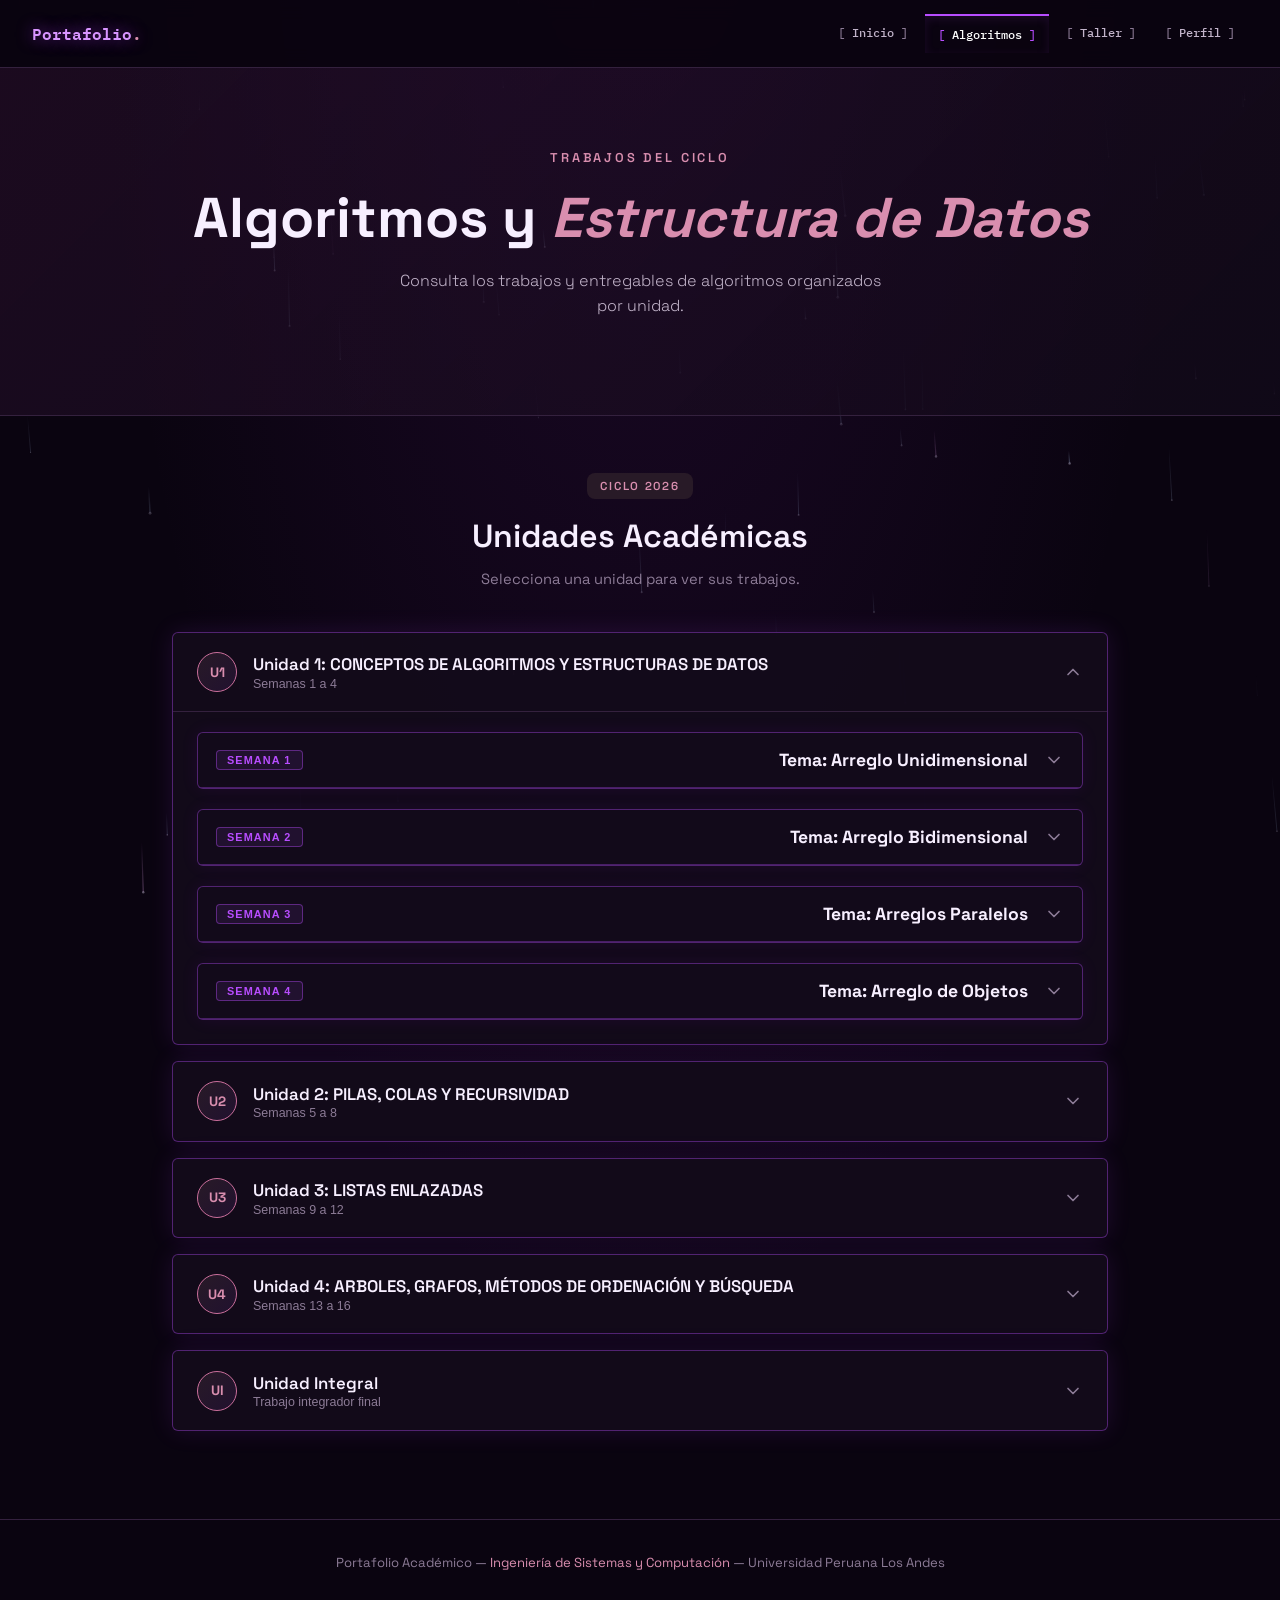
==== algoritmos.html @ 8fb565af "feat: add week 4 section for array of objects exercises" ====
<!DOCTYPE html>
<html lang="es">

<head>
  <meta charset="UTF-8" />
  <meta name="viewport" content="width=device-width, initial-scale=1.0" />
  <meta name="description" content="Trabajos de algoritmos organizados por unidad del ciclo academico." />
  <title>Portafolio | Algoritmos</title>
  <link rel="stylesheet" href="css/style.css?v=20261001" />
  <script src="js/star-rain.js" defer></script>
  <style id="lightbox-zoom-styles">
    /* ============================================================
       LIGHTBOX MEJORADO CON ZOOM REAL, PAN Y CONTROLES VISIBLES
       ============================================================ */
    .lightbox {
      position: fixed;
      inset: 0;
      background: rgba(6, 6, 10, 0.96) !important;
      backdrop-filter: blur(10px);
      -webkit-backdrop-filter: blur(10px);
      display: flex !important;
      flex-direction: column !important;
      opacity: 0;
      visibility: hidden;
      transition: opacity 0.22s ease, visibility 0.22s ease;
      z-index: 99999 !important;
      user-select: none;
    }

    .lightbox.open {
      opacity: 1 !important;
      visibility: visible !important;
    }

    .lightbox__header {
      display: flex;
      align-items: center;
      justify-content: space-between;
      gap: 1rem;
      padding: 0.75rem 1.4rem;
      background: rgba(18, 18, 24, 0.95);
      border-bottom: 1px solid rgba(255, 255, 255, 0.12);
      z-index: 20;
      flex-shrink: 0;
      flex-wrap: wrap;
    }

    .lightbox__title-wrap {
      display: flex;
      align-items: center;
      gap: 0.75rem;
    }

    .lightbox__title {
      color: #ffffff;
      font-family: inherit;
      font-size: 0.95rem;
      font-weight: 600;
      letter-spacing: 0.02em;
    }

    .lightbox__zoom-badge {
      display: inline-flex;
      align-items: center;
      justify-content: center;
      background: rgba(196, 125, 144, 0.25);
      color: #fbd6df;
      border: 1px solid rgba(196, 125, 144, 0.5);
      padding: 0.18rem 0.55rem;
      border-radius: 6px;
      font-size: 0.75rem;
      font-weight: 700;
      font-family: monospace;
      min-width: 48px;
    }

    .lightbox__actions {
      display: flex;
      align-items: center;
      gap: 0.45rem;
      flex-wrap: wrap;
    }

    .lightbox__btn {
      display: inline-flex;
      align-items: center;
      gap: 0.4rem;
      padding: 0.42rem 0.8rem;
      border-radius: 8px;
      background: rgba(255, 255, 255, 0.12);
      border: 1px solid rgba(255, 255, 255, 0.2);
      color: #ffffff !important;
      font-size: 0.78rem;
      font-weight: 600;
      cursor: pointer;
      transition: background 0.15s ease, transform 0.15s ease, border-color 0.15s ease;
      text-decoration: none !important;
      line-height: 1;
      font-family: inherit;
    }

    .lightbox__btn:hover {
      background: rgba(255, 255, 255, 0.26);
      transform: translateY(-1px);
    }

    .lightbox__btn:active {
      transform: translateY(0);
    }

    .lightbox__btn svg {
      width: 15px;
      height: 15px;
      stroke: currentColor;
      stroke-width: 2.2;
      fill: none;
      stroke-linecap: round;
      stroke-linejoin: round;
      flex-shrink: 0;
    }

    .lightbox__btn--primary {
      background: linear-gradient(135deg, #c47d90, #9a4862) !important;
      border-color: #c47d90 !important;
      color: #ffffff !important;
    }

    .lightbox__btn--primary:hover {
      background: linear-gradient(135deg, #d48c9f, #ab526d) !important;
    }

    .lightbox__btn--close {
      background: rgba(220, 53, 69, 0.3) !important;
      border-color: rgba(220, 53, 69, 0.6) !important;
      color: #ffc2c9 !important;
      margin-left: 0.4rem;
    }

    .lightbox__btn--close:hover {
      background: #dc3545 !important;
      border-color: #dc3545 !important;
      color: #ffffff !important;
    }

    .lightbox__stage {
      flex: 1;
      width: 100%;
      height: 100%;
      position: relative;
      overflow: auto !important;
      /* Barras de desplazamiento reales */
      display: flex;
      padding: 1.5rem;
      scrollbar-width: thin;
      scrollbar-color: rgba(196, 125, 144, 0.75) rgba(14, 14, 20, 0.9);
      touch-action: pan-x pan-y;
      -webkit-overflow-scrolling: touch;
    }

    .lightbox__stage::-webkit-scrollbar {
      width: 12px;
      height: 12px;
    }

    .lightbox__stage::-webkit-scrollbar-track {
      background: rgba(14, 14, 20, 0.85);
      border-radius: 8px;
    }

    .lightbox__stage::-webkit-scrollbar-thumb {
      background: rgba(196, 125, 144, 0.65);
      border-radius: 8px;
      border: 3px solid rgba(14, 14, 20, 0.85);
    }

    .lightbox__stage::-webkit-scrollbar-thumb:hover {
      background: rgba(196, 125, 144, 0.95);
    }

    .lightbox__image-wrapper {
      margin: auto;
      display: flex;
      align-items: center;
      justify-content: center;
      flex-shrink: 0;
      cursor: zoom-in;
      transition: width 0.2s cubic-bezier(0.25, 1, 0.5, 1), height 0.2s cubic-bezier(0.25, 1, 0.5, 1);
    }

    .lightbox__image-wrapper.is-zoomed {
      cursor: grab;
    }

    .lightbox__image-wrapper.is-dragging {
      cursor: grabbing;
      transition: none !important;
    }

    .lightbox__image {
      display: block;
      width: 100% !important;
      height: 100% !important;
      max-width: none !important;
      max-height: none !important;
      object-fit: contain;
      border-radius: 8px;
      box-shadow: 0 12px 48px rgba(0, 0, 0, 0.85);
      user-select: none;
      -webkit-user-drag: none;
      pointer-events: auto;
    }

    .lightbox__footer {
      display: flex;
      align-items: center;
      justify-content: center;
      padding: 0.6rem 1rem;
      background: rgba(18, 18, 24, 0.95);
      border-top: 1px solid rgba(255, 255, 255, 0.08);
      z-index: 20;
      flex-shrink: 0;
    }

    .lightbox__hint {
      color: rgba(255, 255, 255, 0.8);
      font-size: 0.78rem;
      letter-spacing: 0.02em;
      text-align: center;
    }

    @media (max-width: 768px) {
      .lightbox__header {
        padding: 0.6rem 0.8rem;
      }

      .lightbox__title {
        font-size: 0.82rem;
        max-width: 140px;
        overflow: hidden;
        text-overflow: ellipsis;
        white-space: nowrap;
      }

      .lightbox__btn span:not(#lightboxZoomLevel) {
        display: none;
      }

      .lightbox__btn {
        padding: 0.45rem 0.55rem;
      }
    }
  </style>
</head>

<body>

  <nav class="navbar" role="navigation" aria-label="Navegacion principal">
    <a href="index.html" class="navbar__brand">Portafolio<span>.</span></a>
    <button class="navbar__toggle" id="navToggle" aria-label="Abrir menu"
      aria-expanded="false"><span></span><span></span><span></span></button>
    <ul class="navbar__links" id="navLinks" role="list">
      <li><a href="index.html">Inicio</a></li>
      <li><a href="algoritmos.html" class="active" aria-current="page">Algoritmos</a></li>
      <li><a href="taller.html">Taller</a></li>
      <li><a href="perfil.html">Perfil</a></li>
    </ul>
  </nav>

  <header class="hero">
    <p class="hero__subtitle">Trabajos del Ciclo</p>
    <h1 class="hero__title">Algoritmos y <em>Estructura de Datos</em></h1>
    <p class="hero__desc">Consulta los trabajos y entregables de algoritmos organizados por unidad.</p>
  </header>

  <main>
    <section class="section" aria-label="Unidades de algoritmos">
      <div class="section__header">
        <span class="section__tag">Ciclo 2026</span>
        <h2 class="section__title">Unidades Académicas</h2>
        <p class="section__subtitle">Selecciona una unidad para ver sus trabajos.</p>
      </div>
      <div class="units-list" id="unitsList">
        <div class="unit open" id="unidad-1">
          <button class="unit__header" aria-expanded="true" aria-controls="body-u1">
            <div class="unit__left"><span class="unit__dot">U1</span>
              <div>
                <p class="unit__title">Unidad 1: CONCEPTOS DE ALGORITMOS Y ESTRUCTURAS DE DATOS</p>
                <p class="unit__meta">Semanas 1 a 4</p>
              </div>
            </div>
            <svg class="unit__chevron" viewBox="0 0 24 24" aria-hidden="true">
              <polyline points="6 9 12 15 18 9" />
            </svg>
          </button>
          <div class="unit__body" id="body-u1">
            <div class="cards-grid">
              <article class="card card--files week-panel" id="u1-semana-1">
                <button class="week-panel__header" type="button" aria-expanded="false" aria-controls="week-1-body">
                  <span class="card__badge">Semana 1</span>
                  <span class="week-panel__title">Tema: Arreglo Unidimensional</span>
                  <svg class="week-panel__chevron" viewBox="0 0 24 24" aria-hidden="true">
                    <polyline points="6 9 12 15 18 9" />
                  </svg>
                </button>
                <div class="week-panel__body" id="week-1-body">
                  <p class="card__desc">Entregas de la semana.</p>
                  <div class="file-list" aria-label="Archivos de la semana 1">
                    <div class="file-item">
                      <div class="file-item__meta">
                        <img class="file-item__thumb" src="img/semana1-1.png" alt="Ejercicio 01" loading="lazy" />
                        <div class="file-item__body"><strong>Ejercicio 01</strong><small>Eliminar un elemento</small></div>
                      </div>
                      <div class="file-item__actions"><a href="img/semana1-1.png" class="file-item__view"
                          data-full="img/semana1-1.png" data-title="Semana 1 · Ejercicio 01">Visualizar</a><a
                          href="img/semana1-1.png" download="semana1-1.png" class="file-item__download">Descargar</a>
                      </div>
                    </div>
                    <div class="file-item">
                      <div class="file-item__meta">
                        <img class="file-item__thumb" src="img/semana1-2.png" alt="Ejercicio 02" loading="lazy" />
                        <div class="file-item__body"><strong>Ejercicio 02</strong><small>Modificar un elemento</small></div>
                      </div>
                      <div class="file-item__actions"><a href="img/semana1-2.png" class="file-item__view"
                          data-full="img/semana1-2.png" data-title="Semana 1 · Ejercicio 02">Visualizar</a><a
                          href="img/semana1-2.png" download="semana1-2.png" class="file-item__download">Descargar</a>
                      </div>
                    </div>
                    <div class="file-item">
                      <div class="file-item__meta">
                        <img class="file-item__thumb" src="img/semana1-3.png" alt="Ejercicio 03" loading="lazy" />
                        <div class="file-item__body"><strong>Ejercicio 03</strong><small>Insertar un elemento</small></div>
                      </div>
                      <div class="file-item__actions"><a href="img/semana1-3.png" class="file-item__view"
                          data-full="img/semana1-3.png" data-title="Semana 1 · Ejercicio 03">Visualizar</a><a
                          href="img/semana1-3.png" download="semana1-3.png" class="file-item__download">Descargar</a>
                      </div>
                    </div>
                    <div class="file-item">
                      <div class="file-item__meta">
                        <img class="file-item__thumb" src="img/semana1-4.png" alt="Ejercicio 04" loading="lazy" />
                        <div class="file-item__body"><strong>Ejercicio 04</strong><small>Sumar los elementos</small></div>
                      </div>
                      <div class="file-item__actions"><a href="img/semana1-4.png" class="file-item__view"
                          data-full="img/semana1-4.png" data-title="Semana 1 · Ejercicio 04">Visualizar</a><a
                          href="img/semana1-4.png" download="semana1-4.png" class="file-item__download">Descargar</a>
                      </div>
                    </div>
                    <div class="file-item">
                      <div class="file-item__meta">
                        <img class="file-item__thumb" src="img/semana1-5.png" alt="Ejercicio 05" loading="lazy" />
                        <div class="file-item__body"><strong>Ejercicio 05</strong><small>Hallar número menor, mayor y promedio</small></div>
                      </div>
                      <div class="file-item__actions"><a href="img/semana1-5.png" class="file-item__view"
                          data-full="img/semana1-5.png" data-title="Semana 1 · Ejercicio 05">Visualizar</a><a
                          href="img/semana1-5.png" download="semana1-5.png" class="file-item__download">Descargar</a>
                      </div>
                    </div>
                    <div class="file-item">
                      <div class="file-item__meta">
                        <img class="file-item__thumb" src="img/semana1-6.png" alt="Ejercicio 06" loading="lazy" />
                        <div class="file-item__body"><strong>Ejercicio 06</strong><small>Suma de impares</small></div>
                      </div>
                      <div class="file-item__actions"><a href="img/semana1-6.png" class="file-item__view"
                          data-full="img/semana1-6.png" data-title="Semana 1 · Ejercicio 06">Visualizar</a><a
                          href="img/semana1-6.png" download="semana1-6.png" class="file-item__download">Descargar</a>
                      </div>
                    </div>
                    <div class="file-item">
                      <div class="file-item__meta">
                        <img class="file-item__thumb" src="img/semana1-7.png" alt="Ejercicio 07" loading="lazy" />
                        <div class="file-item__body"><strong>Ejercicio 07</strong><small>Mover primer elemento</small></div>
                      </div>
                      <div class="file-item__actions"><a href="img/semana1-7.png" class="file-item__view"
                          data-full="img/semana1-7.png" data-title="Semana 1 · Ejercicio 07">Visualizar</a><a
                          href="img/semana1-7.png" download="semana1-7.png" class="file-item__download">Descargar</a>
                      </div>
                    </div>
                    <div class="file-item">
                      <div class="file-item__meta">
                        <img class="file-item__thumb" src="img/semana1-8.png" alt="Ejercicio 08" loading="lazy" />
                        <div class="file-item__body"><strong>Ejercicio 08</strong><small>Mover primer elemento par</small></div>
                      </div>
                      <div class="file-item__actions"><a href="img/semana1-8.png" class="file-item__view"
                          data-full="img/semana1-8.png" data-title="Semana 1 · Ejercicio 08">Visualizar</a><a
                          href="img/semana1-8.png" download="semana1-8.png" class="file-item__download">Descargar</a>
                      </div>
                    </div>
                    <div class="file-item">
                      <div class="file-item__meta">
                        <img class="file-item__thumb" src="img/semana1-9.png" alt="Actividad 02" loading="lazy" />
                        <div class="file-item__body"><strong>Actividad 02</strong><small>Entrega visual</small></div>
                      </div>
                      <div class="file-item__actions"><a href="img/semana1-9.png" class="file-item__view"
                          data-full="img/semana1-9.png" data-title="Semana 1 · Actividad 02">Visualizar</a><a
                          href="img/semana1-9.png" download="semana1-9.png" class="file-item__download">Descargar</a>
                      </div>
                    </div>
                  </div>
                </div>
              </article>

              <article class="card card--files week-panel" id="u1-semana-2">
                <button class="week-panel__header" type="button" aria-expanded="false" aria-controls="week-2-body">
                  <span class="card__badge">Semana 2</span>
                  <span class="week-panel__title">Tema: Arreglo Bidimensional</span>
                  <svg class="week-panel__chevron" viewBox="0 0 24 24" aria-hidden="true">
                    <polyline points="6 9 12 15 18 9" />
                  </svg>
                </button>
                <div class="week-panel__body" id="week-2-body">
                  <p class="card__desc">Entregas de la semana.</p>
                  <div class="file-list" aria-label="Archivos de la semana 2">
                    <div class="file-item">
                      <div class="file-item__meta">
                        <img class="file-item__thumb" src="img/semana2-1.png" alt="Ejercicio 01" loading="lazy" />
                        <div class="file-item__body"><strong>Ejercicio 01</strong><small>Eliminar elemento</small></div>
                      </div>
                      <div class="file-item__actions"><a href="img/semana2-1.png" class="file-item__view"
                          data-full="img/semana2-1.png" data-title="Semana 2 · Ejercicio 01">Visualizar</a><a
                          href="img/semana2-1.png" download="semana2-1.png" class="file-item__download">Descargar</a>
                      </div>
                    </div>
                    <div class="file-item">
                      <div class="file-item__meta">
                        <img class="file-item__thumb" src="img/semana2-2.png" alt="Recorrido por filas" loading="lazy" />
                        <div class="file-item__body"><strong>Ejercicio 02</strong><small>Modificar elemento</small></div>
                      </div>
                      <div class="file-item__actions"><a href="img/semana2-2.png" class="file-item__view"
                          data-full="img/semana2-2.png" data-title="Semana 2 · Ejercicio 02">Visualizar</a><a
                          href="img/semana2-2.png" download="semana2-2.png" class="file-item__download">Descargar</a>
                      </div>
                    </div>
                    <div class="file-item">
                      <div class="file-item__meta">
                        <img class="file-item__thumb" src="img/semana2-3.png" alt="Columnas y diagonales" loading="lazy" />
                        <div class="file-item__body"><strong>Ejercicio 03</strong><small>Sumar elementos de la matriz</small></div>
                      </div>
                      <div class="file-item__actions"><a href="img/semana2-3.png" class="file-item__view"
                          data-full="img/semana2-3.png" data-title="Semana 2 · Ejercicio 03">Visualizar</a><a
                          href="img/semana2-3.png" download="semana2-3.png" class="file-item__download">Descargar</a>
                      </div>
                    </div>
                    <div class="file-item">
                      <div class="file-item__meta">
                        <img class="file-item__thumb" src="img/semana2-4.png" alt="Conteo y clasificación" loading="lazy" />
                        <div class="file-item__body"><strong>Ejercicio 04</strong><small>Número menor, mayor de la matriz</small></div>
                      </div>
                      <div class="file-item__actions"><a href="img/semana2-4.png" class="file-item__view"
                          data-full="img/semana2-4.png" data-title="Semana 2 · Ejercicio 04">Visualizar</a><a
                          href="img/semana2-4.png" download="semana2-4.png" class="file-item__download">Descargar</a>
                      </div>
                    </div>
                    <div class="file-item">
                      <div class="file-item__meta">
                        <img class="file-item__thumb" src="img/semana2-5.png" alt="Visualizar la suma" loading="lazy" />
                        <div class="file-item__body"><strong>Ejercicio 05</strong><small>Visualizar la suma, letra L</small></div>
                      </div>
                      <div class="file-item__actions"><a href="img/semana2-5.png" class="file-item__view"
                          data-full="img/semana2-5.png" data-title="Semana 2 · Ejercicio 05">Visualizar</a><a
                          href="img/semana2-5.png" download="semana2-5.png" class="file-item__download">Descargar</a>
                      </div>
                    </div>
                    <div class="file-item">
                      <div class="file-item__meta">
                        <img class="file-item__thumb" src="img/semana2-6.png" alt="Patrón de distribución" loading="lazy" />
                        <div class="file-item__body"><strong>Ejercicio 06</strong><small>Visualizar la suma, letra J</small></div>
                      </div>
                      <div class="file-item__actions"><a href="img/semana2-6.png" class="file-item__view"
                          data-full="img/semana2-6.png" data-title="Semana 2 · Ejercicio 06">Visualizar</a><a
                          href="img/semana2-6.png" download="semana2-6.png" class="file-item__download">Descargar</a>
                      </div>
                    </div>
                    <div class="file-item">
                      <div class="file-item__meta">
                        <img class="file-item__thumb" src="img/semana2-7.png" alt="Comparación visual" loading="lazy" />
                        <div class="file-item__body"><strong>Ejercicio 07</strong><small>Visualizar la suma, letra U</small></div>
                      </div>
                      <div class="file-item__actions"><a href="img/semana2-7.png" class="file-item__view"
                          data-full="img/semana2-7.png" data-title="Semana 2 · Ejercicio 07">Visualizar</a><a
                          href="img/semana2-7.png" download="semana2-7.png" class="file-item__download">Descargar</a>
                      </div>
                    </div>
                    <div class="file-item">
                      <div class="file-item__meta">
                        <img class="file-item__thumb" src="img/semana2-8.png" alt="Mapa de información" loading="lazy" />
                        <div class="file-item__body"><strong>Ejercicio 08</strong><small>Menor número de fila</small></div>
                      </div>
                      <div class="file-item__actions"><a href="img/semana2-8.png" class="file-item__view"
                          data-full="img/semana2-8.png" data-title="Semana 2 · Ejercicio 08">Visualizar</a><a
                          href="img/semana2-8.png" download="semana2-8.png" class="file-item__download">Descargar</a>
                      </div>
                    </div>
                    <div class="file-item">
                      <div class="file-item__meta">
                        <img class="file-item__thumb" src="img/semana2-9.png" alt="Reporte de análisis" loading="lazy" />
                        <div class="file-item__body"><strong>Ejercicio 09</strong><small>Contar números pares</small></div>
                      </div>
                      <div class="file-item__actions"><a href="img/semana2-9.png" class="file-item__view"
                          data-full="img/semana2-9.png" data-title="Semana 2 · Ejercicio 09">Visualizar</a><a
                          href="img/semana2-9.png" download="semana2-9.png" class="file-item__download">Descargar</a>
                      </div>
                    </div>
                    <div class="file-item">
                      <div class="file-item__meta">
                        <img class="file-item__thumb" src="img/semana2-10.png" alt="Producto final" loading="lazy" />
                        <div class="file-item__body"><strong>Ejercicio 10</strong><small>Mover contenido de filas</small></div>
                      </div>
                      <div class="file-item__actions"><a href="img/semana2-10.png" class="file-item__view"
                          data-full="img/semana2-10.png" data-title="Semana 2 · Ejercicio 10">Visualizar</a><a
                          href="img/semana2-10.png" download="semana2-10.png" class="file-item__download">Descargar</a>
                      </div>
                    </div>
                  </div>
                </div>
              </article>

              <article class="card card--files week-panel" id="u1-semana-3">
                <button class="week-panel__header" type="button" aria-expanded="false" aria-controls="week-3-body">
                  <span class="card__badge">Semana 3</span>
                  <span class="week-panel__title">Tema: Arreglos Paralelos</span>
                  <svg class="week-panel__chevron" viewBox="0 0 24 24" aria-hidden="true">
                    <polyline points="6 9 12 15 18 9" />
                  </svg>
                </button>
                <div class="week-panel__body" id="week-3-body">
                  <p class="card__desc">Entregas de la semana.</p>
                  <div class="exercise-list" aria-label="Ejercicios de la semana 3">
                    <details class="exercise-group">
                      <summary class="exercise-group__header">
                        <span class="exercise-group__title">Ejercicio 01</span>
                        <span class="exercise-group__count">2 imágenes</span>
                        <svg class="exercise-group__chevron" viewBox="0 0 24 24" aria-hidden="true">
                          <polyline points="6 9 12 15 18 9" />
                        </svg>
                      </summary>
                      <div class="file-list" aria-label="Imágenes del ejercicio 1">
                    <div class="file-item">
                      <div class="file-item__meta">
                        <img class="file-item__thumb" src="img/01-M1.png" alt="Ejercicio 01, imagen M1" loading="lazy" />
                        <div class="file-item__body"><strong>Método 1</strong><small>Registro de alumnos</small></div>
                      </div>
                      <div class="file-item__actions"><a href="img/01-M1.png" class="file-item__view"
                          data-full="img/01-M1.png" data-title="Semana 3 · Ejercicio 01 · M1">Visualizar</a><a
                          href="img/01-M1.png" download="01-M1.png" class="file-item__download">Descargar</a>
                      </div>
                    </div>
                    <div class="file-item">
                      <div class="file-item__meta">
                        <img class="file-item__thumb" src="img/01-M2.png" alt="Ejercicio 01, imagen M2" loading="lazy" />
                        <div class="file-item__body"><strong>Método 2</strong><small>Registro de alumnos</small></div>
                      </div>
                      <div class="file-item__actions"><a href="img/01-M2.png" class="file-item__view"
                          data-full="img/01-M2.png" data-title="Semana 3 · Ejercicio 01 · M2">Visualizar</a><a
                          href="img/01-M2.png" download="01-M2.png" class="file-item__download">Descargar</a>
                      </div>
                    </div>
                      </div>
                    </details>
                    <details class="exercise-group">
                      <summary class="exercise-group__header">
                        <span class="exercise-group__title">Ejercicio 02</span>
                        <span class="exercise-group__count">4 imágenes</span>
                        <svg class="exercise-group__chevron" viewBox="0 0 24 24" aria-hidden="true">
                          <polyline points="6 9 12 15 18 9" />
                        </svg>
                      </summary>
                      <div class="file-list" aria-label="Imágenes del ejercicio 2">
                    <div class="file-item">
                      <div class="file-item__meta">
                        <img class="file-item__thumb" src="img/02-M1.png" alt="Ejercicio 02, imagen M1" loading="lazy" />
                        <div class="file-item__body"><strong>Método 1</strong><small>Gestión de empleados</small></div>
                      </div>
                      <div class="file-item__actions"><a href="img/02-M1.png" class="file-item__view"
                          data-full="img/02-M1.png" data-title="Semana 3 · Ejercicio 02 · M1">Visualizar</a><a
                          href="img/02-M1.png" download="02-M1.png" class="file-item__download">Descargar</a>
                      </div>
                    </div>
                    <div class="file-item">
                      <div class="file-item__meta">
                        <img class="file-item__thumb" src="img/02-M2.png" alt="Ejercicio 02, imagen M2" loading="lazy" />
                        <div class="file-item__body"><strong>Método 2</strong><small>Gestión de empleados</small></div>
                      </div>
                      <div class="file-item__actions"><a href="img/02-M2.png" class="file-item__view"
                          data-full="img/02-M2.png" data-title="Semana 3 · Ejercicio 02 · M2">Visualizar</a><a
                          href="img/02-M2.png" download="02-M2.png" class="file-item__download">Descargar</a>
                      </div>
                    </div>
                    <div class="file-item">
                      <div class="file-item__meta">
                        <img class="file-item__thumb" src="img/02-M3.png" alt="Ejercicio 02, imagen M3" loading="lazy" />
                        <div class="file-item__body"><strong>Método 3</strong><small>Gestión de empleados</small></div>
                      </div>
                      <div class="file-item__actions"><a href="img/02-M3.png" class="file-item__view"
                          data-full="img/02-M3.png" data-title="Semana 3 · Ejercicio 02 · M3">Visualizar</a><a
                          href="img/02-M3.png" download="02-M3.png" class="file-item__download">Descargar</a>
                      </div>
                    </div>
                    <div class="file-item">
                      <div class="file-item__meta">
                        <img class="file-item__thumb" src="img/02-M4.png" alt="Ejercicio 02, imagen M4" loading="lazy" />
                        <div class="file-item__body"><strong>Método 4</strong><small>Gestión de empleados</small></div>
                      </div>
                      <div class="file-item__actions"><a href="img/02-M4.png" class="file-item__view"
                          data-full="img/02-M4.png" data-title="Semana 3 · Ejercicio 02 · M4">Visualizar</a><a
                          href="img/02-M4.png" download="02-M4.png" class="file-item__download">Descargar</a>
                      </div>
                    </div>
                      </div>
                    </details>
                    <details class="exercise-group">
                      <summary class="exercise-group__header">
                        <span class="exercise-group__title">Ejercicio 03</span>
                        <span class="exercise-group__count">4 imágenes</span>
                        <svg class="exercise-group__chevron" viewBox="0 0 24 24" aria-hidden="true">
                          <polyline points="6 9 12 15 18 9" />
                        </svg>
                      </summary>
                      <div class="file-list" aria-label="Imágenes del ejercicio 3">
                    <div class="file-item">
                      <div class="file-item__meta">
                        <img class="file-item__thumb" src="img/03-M1.png" alt="Ejercicio 03, imagen M1" loading="lazy" />
                        <div class="file-item__body"><strong>Método 1</strong><small>Promedio con 3 notas</small></div>
                      </div>
                      <div class="file-item__actions"><a href="img/03-M1.png" class="file-item__view"
                          data-full="img/03-M1.png" data-title="Semana 3 · Ejercicio 03 · M1">Visualizar</a><a
                          href="img/03-M1.png" download="03-M1.png" class="file-item__download">Descargar</a>
                      </div>
                    </div>
                    <div class="file-item">
                      <div class="file-item__meta">
                        <img class="file-item__thumb" src="img/03-M2.png" alt="Ejercicio 03, imagen M2" loading="lazy" />
                        <div class="file-item__body"><strong>Método 2</strong><small>Promedio con 3 notas</small></div>
                      </div>
                      <div class="file-item__actions"><a href="img/03-M2.png" class="file-item__view"
                          data-full="img/03-M2.png" data-title="Semana 3 · Ejercicio 03 · M2">Visualizar</a><a
                          href="img/03-M2.png" download="03-M2.png" class="file-item__download">Descargar</a>
                      </div>
                    </div>
                    <div class="file-item">
                      <div class="file-item__meta">
                        <img class="file-item__thumb" src="img/03-M3.png" alt="Ejercicio 03, imagen M3" loading="lazy" />
                        <div class="file-item__body"><strong>Método 3</strong><small>Promedio con 3 notas</small></div>
                      </div>
                      <div class="file-item__actions"><a href="img/03-M3.png" class="file-item__view"
                          data-full="img/03-M3.png" data-title="Semana 3 · Ejercicio 03 · M3">Visualizar</a><a
                          href="img/03-M3.png" download="03-M3.png" class="file-item__download">Descargar</a>
                      </div>
                    </div>
                    <div class="file-item">
                      <div class="file-item__meta">
                        <img class="file-item__thumb" src="img/03-M4.png" alt="Ejercicio 03, imagen M4" loading="lazy" />
                        <div class="file-item__body"><strong>Método 4</strong><small>Promedio con 3 notas</small></div>
                      </div>
                      <div class="file-item__actions"><a href="img/03-M4.png" class="file-item__view"
                          data-full="img/03-M4.png" data-title="Semana 3 · Ejercicio 03 · M4">Visualizar</a><a
                          href="img/03-M4.png" download="03-M4.png" class="file-item__download">Descargar</a>
                      </div>
                    </div>
                      </div>
                    </details>
                    <details class="exercise-group">
                      <summary class="exercise-group__header">
                        <span class="exercise-group__title">Ejercicio 04</span>
                        <span class="exercise-group__count">6 imágenes</span>
                        <svg class="exercise-group__chevron" viewBox="0 0 24 24" aria-hidden="true">
                          <polyline points="6 9 12 15 18 9" />
                        </svg>
                      </summary>
                      <div class="file-list" aria-label="Imágenes del ejercicio 4">
                    <div class="file-item">
                      <div class="file-item__meta">
                        <img class="file-item__thumb" src="img/04-M1.png" alt="Ejercicio 04, imagen M1" loading="lazy" />
                        <div class="file-item__body"><strong>Método 1</strong><small>Promedio individual</small></div>
                      </div>
                      <div class="file-item__actions"><a href="img/04-M1.png" class="file-item__view"
                          data-full="img/04-M1.png" data-title="Semana 3 · Ejercicio 04 · M1">Visualizar</a><a
                          href="img/04-M1.png" download="04-M1.png" class="file-item__download">Descargar</a>
                      </div>
                    </div>
                    <div class="file-item">
                      <div class="file-item__meta">
                        <img class="file-item__thumb" src="img/04-M2.png" alt="Ejercicio 04, imagen M2" loading="lazy" />
                        <div class="file-item__body"><strong>Método 2</strong><small>Promedio individual</small></div>
                      </div>
                      <div class="file-item__actions"><a href="img/04-M2.png" class="file-item__view"
                          data-full="img/04-M2.png" data-title="Semana 3 · Ejercicio 04 · M2">Visualizar</a><a
                          href="img/04-M2.png" download="04-M2.png" class="file-item__download">Descargar</a>
                      </div>
                    </div>
                    <div class="file-item">
                      <div class="file-item__meta">
                        <img class="file-item__thumb" src="img/04-M3.png" alt="Ejercicio 04, imagen M3" loading="lazy" />
                        <div class="file-item__body"><strong>Método 3</strong><small>Promedio individual</small></div>
                      </div>
                      <div class="file-item__actions"><a href="img/04-M3.png" class="file-item__view"
                          data-full="img/04-M3.png" data-title="Semana 3 · Ejercicio 04 · M3">Visualizar</a><a
                          href="img/04-M3.png" download="04-M3.png" class="file-item__download">Descargar</a>
                      </div>
                    </div>
                    <div class="file-item">
                      <div class="file-item__meta">
                        <img class="file-item__thumb" src="img/04-M4.png" alt="Ejercicio 04, imagen M4" loading="lazy" />
                        <div class="file-item__body"><strong>Método 4</strong><small>Promedio individual</small></div>
                      </div>
                      <div class="file-item__actions"><a href="img/04-M4.png" class="file-item__view"
                          data-full="img/04-M4.png" data-title="Semana 3 · Ejercicio 04 · M4">Visualizar</a><a
                          href="img/04-M4.png" download="04-M4.png" class="file-item__download">Descargar</a>
                      </div>
                    </div>
                    <div class="file-item">
                      <div class="file-item__meta">
                        <img class="file-item__thumb" src="img/04-M5.png" alt="Ejercicio 04, imagen M5" loading="lazy" />
                        <div class="file-item__body"><strong>Método 5</strong><small>Promedio individual</small></div>
                      </div>
                      <div class="file-item__actions"><a href="img/04-M5.png" class="file-item__view"
                          data-full="img/04-M5.png" data-title="Semana 3 · Ejercicio 04 · M5">Visualizar</a><a
                          href="img/04-M5.png" download="04-M5.png" class="file-item__download">Descargar</a>
                      </div>
                    </div>
                    <div class="file-item">
                      <div class="file-item__meta">
                        <img class="file-item__thumb" src="img/04-M6.png" alt="Ejercicio 04, imagen M6" loading="lazy" />
                        <div class="file-item__body"><strong>Método 6</strong><small>Promedio individual</small></div>
                      </div>
                      <div class="file-item__actions"><a href="img/04-M6.png" class="file-item__view"
                          data-full="img/04-M6.png" data-title="Semana 3 · Ejercicio 04 · M6">Visualizar</a><a
                          href="img/04-M6.png" download="04-M6.png" class="file-item__download">Descargar</a>
                      </div>
                    </div>
                      </div>
                    </details>
                    <details class="exercise-group">
                      <summary class="exercise-group__header">
                        <span class="exercise-group__title">Ejercicio 05</span>
                        <span class="exercise-group__count">9 imágenes</span>
                        <svg class="exercise-group__chevron" viewBox="0 0 24 24" aria-hidden="true">
                          <polyline points="6 9 12 15 18 9" />
                        </svg>
                      </summary>
                      <div class="file-list" aria-label="Imágenes del ejercicio 5">
                    <div class="file-item">
                      <div class="file-item__meta">
                        <img class="file-item__thumb" src="img/05-M1.png" alt="Ejercicio 05, imagen M1" loading="lazy" />
                        <div class="file-item__body"><strong>Método 1</strong><small>Orden de alumnos</small></div>
                      </div>
                      <div class="file-item__actions"><a href="img/05-M1.png" class="file-item__view"
                          data-full="img/05-M1.png" data-title="Semana 3 · Ejercicio 05 · M1">Visualizar</a><a
                          href="img/05-M1.png" download="05-M1.png" class="file-item__download">Descargar</a>
                      </div>
                    </div>
                    <div class="file-item">
                      <div class="file-item__meta">
                        <img class="file-item__thumb" src="img/05-M2.png" alt="Ejercicio 05, imagen M2" loading="lazy" />
                        <div class="file-item__body"><strong>Método 2</strong><small>Orden de alumnos</small></div>
                      </div>
                      <div class="file-item__actions"><a href="img/05-M2.png" class="file-item__view"
                          data-full="img/05-M2.png" data-title="Semana 3 · Ejercicio 05 · M2">Visualizar</a><a
                          href="img/05-M2.png" download="05-M2.png" class="file-item__download">Descargar</a>
                      </div>
                    </div>
                    <div class="file-item">
                      <div class="file-item__meta">
                        <img class="file-item__thumb" src="img/05-M3.png" alt="Ejercicio 05, imagen M3" loading="lazy" />
                        <div class="file-item__body"><strong>Método 3</strong><small>Orden de alumnos</small></div>
                      </div>
                      <div class="file-item__actions"><a href="img/05-M3.png" class="file-item__view"
                          data-full="img/05-M3.png" data-title="Semana 3 · Ejercicio 05 · M3">Visualizar</a><a
                          href="img/05-M3.png" download="05-M3.png" class="file-item__download">Descargar</a>
                      </div>
                    </div>
                    <div class="file-item">
                      <div class="file-item__meta">
                        <img class="file-item__thumb" src="img/05-M4.png" alt="Ejercicio 05, imagen M4" loading="lazy" />
                        <div class="file-item__body"><strong>Método 4</strong><small>Orden de alumnos</small></div>
                      </div>
                      <div class="file-item__actions"><a href="img/05-M4.png" class="file-item__view"
                          data-full="img/05-M4.png" data-title="Semana 3 · Ejercicio 05 · M4">Visualizar</a><a
                          href="img/05-M4.png" download="05-M4.png" class="file-item__download">Descargar</a>
                      </div>
                    </div>
                    <div class="file-item">
                      <div class="file-item__meta">
                        <img class="file-item__thumb" src="img/05-M5.png" alt="Ejercicio 05, imagen M5" loading="lazy" />
                        <div class="file-item__body"><strong>Método 5</strong><small>Orden de alumnos</small></div>
                      </div>
                      <div class="file-item__actions"><a href="img/05-M5.png" class="file-item__view"
                          data-full="img/05-M5.png" data-title="Semana 3 · Ejercicio 05 · M5">Visualizar</a><a
                          href="img/05-M5.png" download="05-M5.png" class="file-item__download">Descargar</a>
                      </div>
                    </div>
                    <div class="file-item">
                      <div class="file-item__meta">
                        <img class="file-item__thumb" src="img/05-M6.png" alt="Ejercicio 05, imagen M6" loading="lazy" />
                        <div class="file-item__body"><strong>Método 6</strong><small>Orden de alumnos</small></div>
                      </div>
                      <div class="file-item__actions"><a href="img/05-M6.png" class="file-item__view"
                          data-full="img/05-M6.png" data-title="Semana 3 · Ejercicio 05 · M6">Visualizar</a><a
                          href="img/05-M6.png" download="05-M6.png" class="file-item__download">Descargar</a>
                      </div>
                    </div>
                    <div class="file-item">
                      <div class="file-item__meta">
                        <img class="file-item__thumb" src="img/05-M7.png" alt="Ejercicio 05, imagen M7" loading="lazy" />
                        <div class="file-item__body"><strong>Método 7</strong><small>Orden de alumnos</small></div>
                      </div>
                      <div class="file-item__actions"><a href="img/05-M7.png" class="file-item__view"
                          data-full="img/05-M7.png" data-title="Semana 3 · Ejercicio 05 · M7">Visualizar</a><a
                          href="img/05-M7.png" download="05-M7.png" class="file-item__download">Descargar</a>
                      </div>
                    </div>
                    <div class="file-item">
                      <div class="file-item__meta">
                        <img class="file-item__thumb" src="img/05-M8.png" alt="Ejercicio 05, imagen M8" loading="lazy" />
                        <div class="file-item__body"><strong>Método 8</strong><small>Orden de alumnos</small></div>
                      </div>
                      <div class="file-item__actions"><a href="img/05-M8.png" class="file-item__view"
                          data-full="img/05-M8.png" data-title="Semana 3 · Ejercicio 05 · M8">Visualizar</a><a
                          href="img/05-M8.png" download="05-M8.png" class="file-item__download">Descargar</a>
                      </div>
                    </div>
                    <div class="file-item">
                      <div class="file-item__meta">
                        <img class="file-item__thumb" src="img/05-M9.png" alt="Ejercicio 05, imagen M9" loading="lazy" />
                        <div class="file-item__body"><strong>Método 9</strong><small>Orden de alumnos</small></div>
                      </div>
                      <div class="file-item__actions"><a href="img/05-M9.png" class="file-item__view"
                          data-full="img/05-M9.png" data-title="Semana 3 · Ejercicio 05 · M9">Visualizar</a><a
                          href="img/05-M9.png" download="05-M9.png" class="file-item__download">Descargar</a>
                      </div>
                    </div>
                      </div>
                    </details>
                  </div>
                </div>
              </article>

              <article class="card card--files week-panel" id="u1-semana-4">
                <button class="week-panel__header" type="button" aria-expanded="false" aria-controls="week-4-body">
                  <span class="card__badge">Semana 4</span>
                  <span class="week-panel__title">Tema: Arreglo de Objetos</span>
                  <svg class="week-panel__chevron" viewBox="0 0 24 24" aria-hidden="true">
                    <polyline points="6 9 12 15 18 9" />
                  </svg>
                </button>
                <div class="week-panel__body" id="week-4-body">
                  <p class="card__desc">Entregas de la semana.</p>
                  <div class="exercise-list" aria-label="Ejercicios de la semana 4">
                    <details class="exercise-group">
                      <summary class="exercise-group__header">
                        <span class="exercise-group__title">Ejercicio 01</span>
                        <span class="exercise-group__count">10 imágenes</span>
                        <svg class="exercise-group__chevron" viewBox="0 0 24 24" aria-hidden="true">
                          <polyline points="6 9 12 15 18 9" />
                        </svg>
                      </summary>
                      <div class="file-list" aria-label="Imágenes del ejercicio 1">
                    <div class="file-item">
                      <div class="file-item__meta">
                        <img class="file-item__thumb" src="https://github.com/sacijim/portafolio/releases/download/semana04-algoritmo/01-M1.png" alt="Ejercicio 01, imagen M1" loading="lazy" />
                        <div class="file-item__body"><strong>Método 1</strong><small>mostrarPromediosEstado()</small></div>
                      </div>
                      <div class="file-item__actions"><a href="https://github.com/sacijim/portafolio/releases/download/semana04-algoritmo/01-M1.png" class="file-item__view"
                          data-full="https://github.com/sacijim/portafolio/releases/download/semana04-algoritmo/01-M1.png" data-title="Semana 4 · Ejercicio 01 · M1">Visualizar</a><a
                          href="https://github.com/sacijim/portafolio/releases/download/semana04-algoritmo/01-M1.png" download="01-M1.png" class="file-item__download">Descargar</a>
                      </div>
                    </div>
                    <div class="file-item">
                      <div class="file-item__meta">
                        <img class="file-item__thumb" src="https://github.com/sacijim/portafolio/releases/download/semana04-algoritmo/01-M2.png" alt="Ejercicio 01, imagen M2" loading="lazy" />
                        <div class="file-item__body"><strong>Método 2</strong><small>listarAprobados()</small></div>
                      </div>
                      <div class="file-item__actions"><a href="https://github.com/sacijim/portafolio/releases/download/semana04-algoritmo/01-M2.png" class="file-item__view"
                          data-full="https://github.com/sacijim/portafolio/releases/download/semana04-algoritmo/01-M2.png" data-title="Semana 4 · Ejercicio 01 · M2">Visualizar</a><a
                          href="https://github.com/sacijim/portafolio/releases/download/semana04-algoritmo/01-M2.png" download="01-M2.png" class="file-item__download">Descargar</a>
                      </div>
                    </div>
                    <div class="file-item">
                      <div class="file-item__meta">
                        <img class="file-item__thumb" src="https://github.com/sacijim/portafolio/releases/download/semana04-algoritmo/01-M3.png" alt="Ejercicio 01, imagen M3" loading="lazy" />
                        <div class="file-item__body"><strong>Método 3</strong><small>listarDesaprobados()</small></div>
                      </div>
                      <div class="file-item__actions"><a href="https://github.com/sacijim/portafolio/releases/download/semana04-algoritmo/01-M3.png" class="file-item__view"
                          data-full="https://github.com/sacijim/portafolio/releases/download/semana04-algoritmo/01-M3.png" data-title="Semana 4 · Ejercicio 01 · M3">Visualizar</a><a
                          href="https://github.com/sacijim/portafolio/releases/download/semana04-algoritmo/01-M3.png" download="01-M3.png" class="file-item__download">Descargar</a>
                      </div>
                    </div>
                    <div class="file-item">
                      <div class="file-item__meta">
                        <img class="file-item__thumb" src="https://github.com/sacijim/portafolio/releases/download/semana04-algoritmo/01-M4.png" alt="Ejercicio 01, imagen M4" loading="lazy" />
                        <div class="file-item__body"><strong>Método 4</strong><small>alumnoMejorPromedio()</small></div>
                      </div>
                      <div class="file-item__actions"><a href="https://github.com/sacijim/portafolio/releases/download/semana04-algoritmo/01-M4.png" class="file-item__view"
                          data-full="https://github.com/sacijim/portafolio/releases/download/semana04-algoritmo/01-M4.png" data-title="Semana 4 · Ejercicio 01 · M4">Visualizar</a><a
                          href="https://github.com/sacijim/portafolio/releases/download/semana04-algoritmo/01-M4.png" download="01-M4.png" class="file-item__download">Descargar</a>
                      </div>
                    </div>
                    <div class="file-item">
                      <div class="file-item__meta">
                        <img class="file-item__thumb" src="https://github.com/sacijim/portafolio/releases/download/semana04-algoritmo/01-M5.png" alt="Ejercicio 01, imagen M5" loading="lazy" />
                        <div class="file-item__body"><strong>Método 5</strong><small>alumnoPeorPromedio()</small></div>
                      </div>
                      <div class="file-item__actions"><a href="https://github.com/sacijim/portafolio/releases/download/semana04-algoritmo/01-M5.png" class="file-item__view"
                          data-full="https://github.com/sacijim/portafolio/releases/download/semana04-algoritmo/01-M5.png" data-title="Semana 4 · Ejercicio 01 · M5">Visualizar</a><a
                          href="https://github.com/sacijim/portafolio/releases/download/semana04-algoritmo/01-M5.png" download="01-M5.png" class="file-item__download">Descargar</a>
                      </div>
                    </div>
                    <div class="file-item">
                      <div class="file-item__meta">
                        <img class="file-item__thumb" src="https://github.com/sacijim/portafolio/releases/download/semana04-algoritmo/01-M6.png" alt="Ejercicio 01, imagen M6" loading="lazy" />
                        <div class="file-item__body"><strong>Método 6</strong><small>promedioGeneralAula()</small></div>
                      </div>
                      <div class="file-item__actions"><a href="https://github.com/sacijim/portafolio/releases/download/semana04-algoritmo/01-M6.png" class="file-item__view"
                          data-full="https://github.com/sacijim/portafolio/releases/download/semana04-algoritmo/01-M6.png" data-title="Semana 4 · Ejercicio 01 · M6">Visualizar</a><a
                          href="https://github.com/sacijim/portafolio/releases/download/semana04-algoritmo/01-M6.png" download="01-M6.png" class="file-item__download">Descargar</a>
                      </div>
                    </div>
                    <div class="file-item">
                      <div class="file-item__meta">
                        <img class="file-item__thumb" src="https://github.com/sacijim/portafolio/releases/download/semana04-algoritmo/01-M7.png" alt="Ejercicio 01, imagen M7" loading="lazy" />
                        <div class="file-item__body"><strong>Método 7</strong><small>ordenarAlfabeticamente()</small></div>
                      </div>
                      <div class="file-item__actions"><a href="https://github.com/sacijim/portafolio/releases/download/semana04-algoritmo/01-M7.png" class="file-item__view"
                          data-full="https://github.com/sacijim/portafolio/releases/download/semana04-algoritmo/01-M7.png" data-title="Semana 4 · Ejercicio 01 · M7">Visualizar</a><a
                          href="https://github.com/sacijim/portafolio/releases/download/semana04-algoritmo/01-M7.png" download="01-M7.png" class="file-item__download">Descargar</a>
                      </div>
                    </div>
                    <div class="file-item">
                      <div class="file-item__meta">
                        <img class="file-item__thumb" src="https://github.com/sacijim/portafolio/releases/download/semana04-algoritmo/01-M8.png" alt="Ejercicio 01, imagen M8" loading="lazy" />
                        <div class="file-item__body"><strong>Método 8</strong><small>ordenarPorMerito()</small></div>
                      </div>
                      <div class="file-item__actions"><a href="https://github.com/sacijim/portafolio/releases/download/semana04-algoritmo/01-M8.png" class="file-item__view"
                          data-full="https://github.com/sacijim/portafolio/releases/download/semana04-algoritmo/01-M8.png" data-title="Semana 4 · Ejercicio 01 · M8">Visualizar</a><a
                          href="https://github.com/sacijim/portafolio/releases/download/semana04-algoritmo/01-M8.png" download="01-M8.png" class="file-item__download">Descargar</a>
                      </div>
                    </div>
                    <div class="file-item">
                      <div class="file-item__meta">
                        <img class="file-item__thumb" src="https://github.com/sacijim/portafolio/releases/download/semana04-algoritmo/01-M9.png" alt="Ejercicio 01, imagen M9" loading="lazy" />
                        <div class="file-item__body"><strong>Método 9</strong><small>porcentajeAprobacion()</small></div>
                      </div>
                      <div class="file-item__actions"><a href="https://github.com/sacijim/portafolio/releases/download/semana04-algoritmo/01-M9.png" class="file-item__view"
                          data-full="https://github.com/sacijim/portafolio/releases/download/semana04-algoritmo/01-M9.png" data-title="Semana 4 · Ejercicio 01 · M9">Visualizar</a><a
                          href="https://github.com/sacijim/portafolio/releases/download/semana04-algoritmo/01-M9.png" download="01-M9.png" class="file-item__download">Descargar</a>
                      </div>
                    </div>
                    <div class="file-item">
                      <div class="file-item__meta">
                        <img class="file-item__thumb" src="https://github.com/sacijim/portafolio/releases/download/semana04-algoritmo/01-M10.png" alt="Ejercicio 01, imagen M10" loading="lazy" />
                        <div class="file-item__body"><strong>Método 10</strong><small>buscarPorNombre()</small></div>
                      </div>
                      <div class="file-item__actions"><a href="https://github.com/sacijim/portafolio/releases/download/semana04-algoritmo/01-M10.png" class="file-item__view"
                          data-full="https://github.com/sacijim/portafolio/releases/download/semana04-algoritmo/01-M10.png" data-title="Semana 4 · Ejercicio 01 · M10">Visualizar</a><a
                          href="https://github.com/sacijim/portafolio/releases/download/semana04-algoritmo/01-M10.png" download="01-M10.png" class="file-item__download">Descargar</a>
                      </div>
                    </div>
                      </div>
                    </details>
                    <details class="exercise-group">
                      <summary class="exercise-group__header">
                        <span class="exercise-group__title">Ejercicio 02</span>
                        <span class="exercise-group__count">15 imágenes</span>
                        <svg class="exercise-group__chevron" viewBox="0 0 24 24" aria-hidden="true">
                          <polyline points="6 9 12 15 18 9" />
                        </svg>
                      </summary>
                      <div class="file-list" aria-label="Imágenes del ejercicio 2">
                    <div class="file-item">
                      <div class="file-item__meta">
                        <img class="file-item__thumb" src="https://github.com/sacijim/portafolio/releases/download/semana04-algoritmo/02-M1.png" alt="Ejercicio 02, imagen M1" loading="lazy" />
                        <div class="file-item__body"><strong>Método 1</strong><small>registrar()</small></div>
                      </div>
                      <div class="file-item__actions"><a href="https://github.com/sacijim/portafolio/releases/download/semana04-algoritmo/02-M1.png" class="file-item__view"
                          data-full="https://github.com/sacijim/portafolio/releases/download/semana04-algoritmo/02-M1.png" data-title="Semana 4 · Ejercicio 02 · M1">Visualizar</a><a
                          href="https://github.com/sacijim/portafolio/releases/download/semana04-algoritmo/02-M1.png" download="02-M1.png" class="file-item__download">Descargar</a>
                      </div>
                    </div>
                    <div class="file-item">
                      <div class="file-item__meta">
                        <img class="file-item__thumb" src="https://github.com/sacijim/portafolio/releases/download/semana04-algoritmo/02-M2.png" alt="Ejercicio 02, imagen M2" loading="lazy" />
                        <div class="file-item__body"><strong>Método 2</strong><small>listarTodas()</small></div>
                      </div>
                      <div class="file-item__actions"><a href="https://github.com/sacijim/portafolio/releases/download/semana04-algoritmo/02-M2.png" class="file-item__view"
                          data-full="https://github.com/sacijim/portafolio/releases/download/semana04-algoritmo/02-M2.png" data-title="Semana 4 · Ejercicio 02 · M2">Visualizar</a><a
                          href="https://github.com/sacijim/portafolio/releases/download/semana04-algoritmo/02-M2.png" download="02-M2.png" class="file-item__download">Descargar</a>
                      </div>
                    </div>
                    <div class="file-item">
                      <div class="file-item__meta">
                        <img class="file-item__thumb" src="https://github.com/sacijim/portafolio/releases/download/semana04-algoritmo/02-M3.png" alt="Ejercicio 02, imagen M3" loading="lazy" />
                        <div class="file-item__body"><strong>Método 3</strong><small>buscarPorId()</small></div>
                      </div>
                      <div class="file-item__actions"><a href="https://github.com/sacijim/portafolio/releases/download/semana04-algoritmo/02-M3.png" class="file-item__view"
                          data-full="https://github.com/sacijim/portafolio/releases/download/semana04-algoritmo/02-M3.png" data-title="Semana 4 · Ejercicio 02 · M3">Visualizar</a><a
                          href="https://github.com/sacijim/portafolio/releases/download/semana04-algoritmo/02-M3.png" download="02-M3.png" class="file-item__download">Descargar</a>
                      </div>
                    </div>
                    <div class="file-item">
                      <div class="file-item__meta">
                        <img class="file-item__thumb" src="https://github.com/sacijim/portafolio/releases/download/semana04-algoritmo/02-M4.png" alt="Ejercicio 02, imagen M4" loading="lazy" />
                        <div class="file-item__body"><strong>Método 4</strong><small>modificar()</small></div>
                      </div>
                      <div class="file-item__actions"><a href="https://github.com/sacijim/portafolio/releases/download/semana04-algoritmo/02-M4.png" class="file-item__view"
                          data-full="https://github.com/sacijim/portafolio/releases/download/semana04-algoritmo/02-M4.png" data-title="Semana 4 · Ejercicio 02 · M4">Visualizar</a><a
                          href="https://github.com/sacijim/portafolio/releases/download/semana04-algoritmo/02-M4.png" download="02-M4.png" class="file-item__download">Descargar</a>
                      </div>
                    </div>
                    <div class="file-item">
                      <div class="file-item__meta">
                        <img class="file-item__thumb" src="https://github.com/sacijim/portafolio/releases/download/semana04-algoritmo/02-M5.png" alt="Ejercicio 02, imagen M5" loading="lazy" />
                        <div class="file-item__body"><strong>Método 5</strong><small>eliminar()</small></div>
                      </div>
                      <div class="file-item__actions"><a href="https://github.com/sacijim/portafolio/releases/download/semana04-algoritmo/02-M5.png" class="file-item__view"
                          data-full="https://github.com/sacijim/portafolio/releases/download/semana04-algoritmo/02-M5.png" data-title="Semana 4 · Ejercicio 02 · M5">Visualizar</a><a
                          href="https://github.com/sacijim/portafolio/releases/download/semana04-algoritmo/02-M5.png" download="02-M5.png" class="file-item__download">Descargar</a>
                      </div>
                    </div>
                    <div class="file-item">
                      <div class="file-item__meta">
                        <img class="file-item__thumb" src="https://github.com/sacijim/portafolio/releases/download/semana04-algoritmo/02-M6.png" alt="Ejercicio 02, imagen M6" loading="lazy" />
                        <div class="file-item__body"><strong>Método 6</strong><small>listarPorEstado()</small></div>
                      </div>
                      <div class="file-item__actions"><a href="https://github.com/sacijim/portafolio/releases/download/semana04-algoritmo/02-M6.png" class="file-item__view"
                          data-full="https://github.com/sacijim/portafolio/releases/download/semana04-algoritmo/02-M6.png" data-title="Semana 4 · Ejercicio 02 · M6">Visualizar</a><a
                          href="https://github.com/sacijim/portafolio/releases/download/semana04-algoritmo/02-M6.png" download="02-M6.png" class="file-item__download">Descargar</a>
                      </div>
                    </div>
                    <div class="file-item">
                      <div class="file-item__meta">
                        <img class="file-item__thumb" src="https://github.com/sacijim/portafolio/releases/download/semana04-algoritmo/02-M7.png" alt="Ejercicio 02, imagen M7" loading="lazy" />
                        <div class="file-item__body"><strong>Método 7</strong><small>computadoraMayorRam()</small></div>
                      </div>
                      <div class="file-item__actions"><a href="https://github.com/sacijim/portafolio/releases/download/semana04-algoritmo/02-M7.png" class="file-item__view"
                          data-full="https://github.com/sacijim/portafolio/releases/download/semana04-algoritmo/02-M7.png" data-title="Semana 4 · Ejercicio 02 · M7">Visualizar</a><a
                          href="https://github.com/sacijim/portafolio/releases/download/semana04-algoritmo/02-M7.png" download="02-M7.png" class="file-item__download">Descargar</a>
                      </div>
                    </div>
                    <div class="file-item">
                      <div class="file-item__meta">
                        <img class="file-item__thumb" src="https://github.com/sacijim/portafolio/releases/download/semana04-algoritmo/02-M8.png" alt="Ejercicio 02, imagen M8" loading="lazy" />
                        <div class="file-item__body"><strong>Método 8</strong><small>computadoraMenorAlmacenamiento()</small></div>
                      </div>
                      <div class="file-item__actions"><a href="https://github.com/sacijim/portafolio/releases/download/semana04-algoritmo/02-M8.png" class="file-item__view"
                          data-full="https://github.com/sacijim/portafolio/releases/download/semana04-algoritmo/02-M8.png" data-title="Semana 4 · Ejercicio 02 · M8">Visualizar</a><a
                          href="https://github.com/sacijim/portafolio/releases/download/semana04-algoritmo/02-M8.png" download="02-M8.png" class="file-item__download">Descargar</a>
                      </div>
                    </div>
                    <div class="file-item">
                      <div class="file-item__meta">
                        <img class="file-item__thumb" src="https://github.com/sacijim/portafolio/releases/download/semana04-algoritmo/02-M9.png" alt="Ejercicio 02, imagen M9" loading="lazy" />
                        <div class="file-item__body"><strong>Método 9</strong><small>contarPorEstado()</small></div>
                      </div>
                      <div class="file-item__actions"><a href="https://github.com/sacijim/portafolio/releases/download/semana04-algoritmo/02-M9.png" class="file-item__view"
                          data-full="https://github.com/sacijim/portafolio/releases/download/semana04-algoritmo/02-M9.png" data-title="Semana 4 · Ejercicio 02 · M9">Visualizar</a><a
                          href="https://github.com/sacijim/portafolio/releases/download/semana04-algoritmo/02-M9.png" download="02-M9.png" class="file-item__download">Descargar</a>
                      </div>
                    </div>
                    <div class="file-item">
                      <div class="file-item__meta">
                        <img class="file-item__thumb" src="https://github.com/sacijim/portafolio/releases/download/semana04-algoritmo/02-M10.png" alt="Ejercicio 02, imagen M10" loading="lazy" />
                        <div class="file-item__body"><strong>Método 10</strong><small>reporteCompleto()</small></div>
                      </div>
                      <div class="file-item__actions"><a href="https://github.com/sacijim/portafolio/releases/download/semana04-algoritmo/02-M10.png" class="file-item__view"
                          data-full="https://github.com/sacijim/portafolio/releases/download/semana04-algoritmo/02-M10.png" data-title="Semana 4 · Ejercicio 02 · M10">Visualizar</a><a
                          href="https://github.com/sacijim/portafolio/releases/download/semana04-algoritmo/02-M10.png" download="02-M10.png" class="file-item__download">Descargar</a>
                      </div>
                    </div>
                    <div class="file-item">
                      <div class="file-item__meta">
                        <img class="file-item__thumb" src="https://github.com/sacijim/portafolio/releases/download/semana04-algoritmo/02-M11.png" alt="Ejercicio 02, imagen M11" loading="lazy" />
                        <div class="file-item__body"><strong>Método 11</strong><small>ordenarPorId()</small></div>
                      </div>
                      <div class="file-item__actions"><a href="https://github.com/sacijim/portafolio/releases/download/semana04-algoritmo/02-M11.png" class="file-item__view"
                          data-full="https://github.com/sacijim/portafolio/releases/download/semana04-algoritmo/02-M11.png" data-title="Semana 4 · Ejercicio 02 · M11">Visualizar</a><a
                          href="https://github.com/sacijim/portafolio/releases/download/semana04-algoritmo/02-M11.png" download="02-M11.png" class="file-item__download">Descargar</a>
                      </div>
                    </div>
                    <div class="file-item">
                      <div class="file-item__meta">
                        <img class="file-item__thumb" src="https://github.com/sacijim/portafolio/releases/download/semana04-algoritmo/02-M12.png" alt="Ejercicio 02, imagen M12" loading="lazy" />
                        <div class="file-item__body"><strong>Método 12</strong><small>ordenarPorRam()</small></div>
                      </div>
                      <div class="file-item__actions"><a href="https://github.com/sacijim/portafolio/releases/download/semana04-algoritmo/02-M12.png" class="file-item__view"
                          data-full="https://github.com/sacijim/portafolio/releases/download/semana04-algoritmo/02-M12.png" data-title="Semana 4 · Ejercicio 02 · M12">Visualizar</a><a
                          href="https://github.com/sacijim/portafolio/releases/download/semana04-algoritmo/02-M12.png" download="02-M12.png" class="file-item__download">Descargar</a>
                      </div>
                    </div>
                    <div class="file-item">
                      <div class="file-item__meta">
                        <img class="file-item__thumb" src="https://github.com/sacijim/portafolio/releases/download/semana04-algoritmo/02-M13.png" alt="Ejercicio 02, imagen M13" loading="lazy" />
                        <div class="file-item__body"><strong>Método 13</strong><small>buscarPorMarca()</small></div>
                      </div>
                      <div class="file-item__actions"><a href="https://github.com/sacijim/portafolio/releases/download/semana04-algoritmo/02-M13.png" class="file-item__view"
                          data-full="https://github.com/sacijim/portafolio/releases/download/semana04-algoritmo/02-M13.png" data-title="Semana 4 · Ejercicio 02 · M13">Visualizar</a><a
                          href="https://github.com/sacijim/portafolio/releases/download/semana04-algoritmo/02-M13.png" download="02-M13.png" class="file-item__download">Descargar</a>
                      </div>
                    </div>
                    <div class="file-item">
                      <div class="file-item__meta">
                        <img class="file-item__thumb" src="https://github.com/sacijim/portafolio/releases/download/semana04-algoritmo/02-M14.png" alt="Ejercicio 02, imagen M14" loading="lazy" />
                        <div class="file-item__body"><strong>Método 14</strong><small>promedioRam()</small></div>
                      </div>
                      <div class="file-item__actions"><a href="https://github.com/sacijim/portafolio/releases/download/semana04-algoritmo/02-M14.png" class="file-item__view"
                          data-full="https://github.com/sacijim/portafolio/releases/download/semana04-algoritmo/02-M14.png" data-title="Semana 4 · Ejercicio 02 · M14">Visualizar</a><a
                          href="https://github.com/sacijim/portafolio/releases/download/semana04-algoritmo/02-M14.png" download="02-M14.png" class="file-item__download">Descargar</a>
                      </div>
                    </div>
                    <div class="file-item">
                      <div class="file-item__meta">
                        <img class="file-item__thumb" src="https://github.com/sacijim/portafolio/releases/download/semana04-algoritmo/02-M15.png" alt="Ejercicio 02, imagen M15" loading="lazy" />
                        <div class="file-item__body"><strong>Método 15</strong><small>promedioAlmacenamiento()</small></div>
                      </div>
                      <div class="file-item__actions"><a href="https://github.com/sacijim/portafolio/releases/download/semana04-algoritmo/02-M15.png" class="file-item__view"
                          data-full="https://github.com/sacijim/portafolio/releases/download/semana04-algoritmo/02-M15.png" data-title="Semana 4 · Ejercicio 02 · M15">Visualizar</a><a
                          href="https://github.com/sacijim/portafolio/releases/download/semana04-algoritmo/02-M15.png" download="02-M15.png" class="file-item__download">Descargar</a>
                      </div>
                    </div>
                      </div>
                    </details>
                  </div>
                </div>
              </article>
            </div>
          </div>
        </div>

        <div class="unit" id="unidad-2">
          <button class="unit__header" aria-expanded="false" aria-controls="body-u2">
            <div class="unit__left"><span class="unit__dot">U2</span>
              <div>
                <p class="unit__title">Unidad 2: PILAS, COLAS Y RECURSIVIDAD</p>
                <p class="unit__meta">Semanas 5 a 8</p>
              </div>
            </div>
            <svg class="unit__chevron" viewBox="0 0 24 24" aria-hidden="true">
              <polyline points="6 9 12 15 18 9" />
            </svg>
          </button>
          <div class="unit__body" id="body-u2">
            <div class="unit__empty"><svg viewBox="0 0 24 24" aria-hidden="true">
                <path d="M14 2H6a2 2 0 0 0-2 2v16a2 2 0 0 0 2 2h12a2 2 0 0 0 2-2V8z" />
                <polyline points="14 2 14 8 20 8" />
              </svg>
              <p>Aun no hay trabajos publicados en esta unidad.</p>
            </div>
          </div>
        </div>

        <div class="unit" id="unidad-3">
          <button class="unit__header" aria-expanded="false" aria-controls="body-u3">
            <div class="unit__left"><span class="unit__dot">U3</span>
              <div>
                <p class="unit__title">Unidad 3: LISTAS ENLAZADAS</p>
                <p class="unit__meta">Semanas 9 a 12</p>
              </div>
            </div>
            <svg class="unit__chevron" viewBox="0 0 24 24" aria-hidden="true">
              <polyline points="6 9 12 15 18 9" />
            </svg>
          </button>
          <div class="unit__body" id="body-u3">
            <div class="unit__empty"><svg viewBox="0 0 24 24" aria-hidden="true">
                <path d="M14 2H6a2 2 0 0 0-2 2v16a2 2 0 0 0 2 2h12a2 2 0 0 0 2-2V8z" />
                <polyline points="14 2 14 8 20 8" />
              </svg>
              <p>Aun no hay trabajos publicados en esta unidad.</p>
            </div>
          </div>
        </div>

        <div class="unit" id="unidad-4">
          <button class="unit__header" aria-expanded="false" aria-controls="body-u4">
            <div class="unit__left"><span class="unit__dot">U4</span>
              <div>
                <p class="unit__title">Unidad 4: ARBOLES, GRAFOS, MÉTODOS DE ORDENACIÓN Y BÚSQUEDA</p>
                <p class="unit__meta">Semanas 13 a 16</p>
              </div>
            </div>
            <svg class="unit__chevron" viewBox="0 0 24 24" aria-hidden="true">
              <polyline points="6 9 12 15 18 9" />
            </svg>
          </button>
          <div class="unit__body" id="body-u4">
            <div class="unit__empty"><svg viewBox="0 0 24 24" aria-hidden="true">
                <path d="M14 2H6a2 2 0 0 0-2 2v16a2 2 0 0 0 2 2h12a2 2 0 0 0 2-2V8z" />
                <polyline points="14 2 14 8 20 8" />
              </svg>
              <p>Aun no hay trabajos publicados en esta unidad.</p>
            </div>
          </div>
        </div>

        <div class="unit" id="unidad-integral">
          <button class="unit__header" aria-expanded="false" aria-controls="body-ui">
            <div class="unit__left"><span class="unit__dot">UI</span>
              <div>
                <p class="unit__title">Unidad Integral</p>
                <p class="unit__meta">Trabajo integrador final</p>
              </div>
            </div>
            <svg class="unit__chevron" viewBox="0 0 24 24" aria-hidden="true">
              <polyline points="6 9 12 15 18 9" />
            </svg>
          </button>
          <div class="unit__body" id="body-ui">
            <div class="unit__empty"><svg viewBox="0 0 24 24" aria-hidden="true">
                <path d="M14 2H6a2 2 0 0 0-2 2v16a2 2 0 0 0 2 2h12a2 2 0 0 0 2-2V8z" />
                <polyline points="14 2 14 8 20 8" />
              </svg>
              <p>El trabajo integrador se publicara al final del ciclo.</p>
            </div>
          </div>
        </div>
      </div>
    </section>
  </main>

  <div class="lightbox" id="lightbox" aria-hidden="true" role="dialog" aria-modal="true"
    aria-label="Vista previa de la imagen">
    <div class="lightbox__header">
      <div class="lightbox__title-wrap">
        <span class="lightbox__title" id="lightboxTitle">Vista previa</span>
        <span class="lightbox__zoom-badge" id="lightboxZoomLevel">100%</span>
      </div>
      <div class="lightbox__actions">
        <button class="lightbox__btn" id="lightboxZoomOut" type="button" aria-label="Alejar imagen" title="Alejar (-)">
          <svg viewBox="0 0 24 24" aria-hidden="true">
            <circle cx="11" cy="11" r="8" />
            <line x1="21" y1="21" x2="16.65" y2="16.65" />
            <line x1="8" y1="11" x2="14" y2="11" />
          </svg>
          <span>Alejar</span>
        </button>
        <button class="lightbox__btn" id="lightboxZoomReset" type="button" aria-label="Restablecer tamaño al 100%"
          title="Tamaño normal">
          <span>100%</span>
        </button>
        <button class="lightbox__btn lightbox__btn--primary" id="lightboxZoomIn" type="button"
          aria-label="Agrandar imagen" title="Agrandar (+)">
          <svg viewBox="0 0 24 24" aria-hidden="true">
            <circle cx="11" cy="11" r="8" />
            <line x1="21" y1="21" x2="16.65" y2="16.65" />
            <line x1="11" y1="8" x2="11" y2="14" />
            <line x1="8" y1="11" x2="14" y2="11" />
          </svg>
          <span>Agrandar</span>
        </button>
        <a class="lightbox__btn" id="lightboxOpenTab" href="" target="_blank" rel="noopener"
          aria-label="Abrir imagen completa en pestaña nueva" title="Ver imagen original">
          <svg viewBox="0 0 24 24" aria-hidden="true">
            <path d="M18 13v6a2 2 0 0 1-2 2H5a2 2 0 0 1-2-2V8a2 2 0 0 1 2-2h6" />
            <polyline points="15 3 21 3 21 9" />
            <line x1="10" y1="14" x2="21" y2="3" />
          </svg>
          <span>Ver original</span>
        </a>
        <a class="lightbox__btn" id="lightboxDownload" href="" download="" aria-label="Descargar imagen"
          title="Descargar archivo">
          <svg viewBox="0 0 24 24" aria-hidden="true">
            <path d="M21 15v4a2 2 0 0 1-2 2H5a2 2 0 0 1-2-2v-4" />
            <polyline points="7 10 12 15 17 10" />
            <line x1="12" y1="15" x2="12" y2="3" />
          </svg>
          <span>Descargar</span>
        </a>
        <button class="lightbox__btn lightbox__btn--close" id="lightboxClose" type="button"
          aria-label="Cerrar vista previa" title="Cerrar (Esc)">
          <svg viewBox="0 0 24 24" aria-hidden="true">
            <line x1="18" y1="6" x2="6" y2="18" />
            <line x1="6" y1="6" x2="18" y2="18" />
          </svg>
          <span>Cerrar</span>
        </button>
      </div>
    </div>

    <div class="lightbox__stage" id="lightboxStage">
      <div class="lightbox__image-wrapper" id="lightboxWrapper">
        <img class="lightbox__image" id="lightboxImage" src="" alt="" draggable="false" />
      </div>
    </div>

    <div class="lightbox__footer">
      <span class="lightbox__hint" id="lightboxHint">💡 Haz clic en la imagen o en "Agrandar" para ampliarla &middot;
        Rueda del ratón para zoom &middot; Arrastra para mover</span>
    </div>
  </div>

  <footer class="footer" role="contentinfo">
    <p>Portafolio Académico &mdash; <span>Ingeniería de Sistemas y Computación</span> &mdash; Universidad Peruana Los
      Andes</p>
  </footer>
  <script>
    var toggle = document.getElementById('navToggle');
    var links = document.getElementById('navLinks');
    toggle.addEventListener('click', function () { var open = links.classList.toggle('open'); toggle.setAttribute('aria-expanded', String(open)); });
    links.querySelectorAll('a').forEach(function (link) { link.addEventListener('click', function () { links.classList.remove('open'); toggle.setAttribute('aria-expanded', 'false'); }); });
    document.querySelectorAll('.unit__header').forEach(function (btn) {
      btn.addEventListener('click', function () {
        var unit = btn.closest('.unit');
        var shouldOpen = !unit.classList.contains('open');

        document.querySelectorAll('.unit').forEach(function (item) {
          var itemButton = item.querySelector('.unit__header');
          var isSelected = item === unit && shouldOpen;
          item.classList.toggle('open', isSelected);
          if (itemButton) {
            itemButton.setAttribute('aria-expanded', String(isSelected));
          }
        });
      });
    });

    document.querySelectorAll('.week-panel__header').forEach(function (button) {
      button.addEventListener('click', function () {
        var panel = button.closest('.week-panel');
        var isOpen = panel.classList.contains('is-open');
        panel.classList.toggle('is-open', !isOpen);
        button.setAttribute('aria-expanded', String(!isOpen));
      });
    });

    // ============================================================
    // LIGHTBOX INTERACTIVO ROBUSTO CON BARRAS DE SCROLL REALES
    // ============================================================
    var lightbox = document.getElementById('lightbox');
    var lightboxStage = document.getElementById('lightboxStage');
    var lightboxWrapper = document.getElementById('lightboxWrapper');
    var lightboxImage = document.getElementById('lightboxImage');
    var lightboxTitle = document.getElementById('lightboxTitle');
    var lightboxZoomLevel = document.getElementById('lightboxZoomLevel');
    var lightboxZoomIn = document.getElementById('lightboxZoomIn');
    var lightboxZoomOut = document.getElementById('lightboxZoomOut');
    var lightboxZoomReset = document.getElementById('lightboxZoomReset');
    var lightboxOpenTab = document.getElementById('lightboxOpenTab');
    var lightboxDownload = document.getElementById('lightboxDownload');
    var lightboxClose = document.getElementById('lightboxClose');
    var lightboxHint = document.getElementById('lightboxHint');

    var scale = 1;
    var baseWidth = 0;
    var baseHeight = 0;
    var isDragging = false;
    var dragMoved = false;
    var startX = 0;
    var startY = 0;
    var startScrollLeft = 0;
    var startScrollTop = 0;

    function computeBaseDimensions() {
      if (!lightboxImage.naturalWidth || !lightboxImage.naturalHeight) return;
      var padW = 48;
      var padH = 48;
      var availW = Math.max(lightboxStage.clientWidth - padW, 240);
      var availH = Math.max(lightboxStage.clientHeight - padH, 240);
      var fitRatio = Math.min(availW / lightboxImage.naturalWidth, availH / lightboxImage.naturalHeight, 1);
      baseWidth = Math.round(lightboxImage.naturalWidth * fitRatio);
      baseHeight = Math.round(lightboxImage.naturalHeight * fitRatio);
    }

    function applyZoom(newScale, animated) {
      scale = Math.min(Math.max(newScale, 1), 4.5);

      if (!baseWidth || !baseHeight) {
        computeBaseDimensions();
      }

      // Proporción actual de scroll para mantener el centro
      var prevW = lightboxWrapper.clientWidth || baseWidth || 1;
      var prevH = lightboxWrapper.clientHeight || baseHeight || 1;
      var scrollCenterXRatio = (lightboxStage.scrollLeft + lightboxStage.clientWidth / 2) / prevW;
      var scrollCenterYRatio = (lightboxStage.scrollTop + lightboxStage.clientHeight / 2) / prevH;

      var targetW = Math.round(baseWidth * scale);
      var targetH = Math.round(baseHeight * scale);

      if (animated) {
        lightboxWrapper.style.transition = 'width 0.2s cubic-bezier(0.25, 1, 0.5, 1), height 0.2s cubic-bezier(0.25, 1, 0.5, 1)';
      } else {
        lightboxWrapper.style.transition = 'none';
      }

      lightboxWrapper.style.width = targetW + 'px';
      lightboxWrapper.style.height = targetH + 'px';
      lightboxZoomLevel.textContent = Math.round(scale * 100) + '%';

      var isZoomed = scale > 1.05;
      lightboxWrapper.classList.toggle('is-zoomed', isZoomed);

      if (isZoomed) {
        lightboxImage.style.cursor = 'grab';
        lightboxHint.innerHTML = '🔍 <strong>Barras de desplazamiento activadas:</strong> Usa la rueda del ratón, las barras o arrastra para ver toda la hoja &middot; Haz clic para ajustar';
      } else {
        lightboxImage.style.cursor = 'zoom-in';
        lightboxHint.innerHTML = '💡 Haz clic en la imagen o en "Agrandar" para ampliarla &middot; Toda la hoja visible';
      }

      // Reubicar scroll de forma que se mantenga el punto visible
      if (scale > 1.05) {
        setTimeout(function () {
          lightboxStage.scrollLeft = (scrollCenterXRatio * targetW) - (lightboxStage.clientWidth / 2);
          lightboxStage.scrollTop = (scrollCenterYRatio * targetH) - (lightboxStage.clientHeight / 2);
        }, animated ? 25 : 0);
      } else {
        lightboxStage.scrollLeft = 0;
        lightboxStage.scrollTop = 0;
      }
    }

    function resetZoom() {
      applyZoom(1, true);
    }

    function closeLightbox() {
      lightbox.classList.remove('open');
      lightbox.setAttribute('aria-hidden', 'true');
      scale = 1;
      baseWidth = 0;
      baseHeight = 0;
      lightboxWrapper.style.width = '';
      lightboxWrapper.style.height = '';
      lightboxImage.src = '';
      lightboxImage.alt = '';
      lightboxTitle.textContent = '';
      lightboxOpenTab.href = '';
      lightboxDownload.href = '';
    }

    // Botones de zoom
    lightboxZoomIn.addEventListener('click', function (e) {
      e.stopPropagation();
      applyZoom(scale + 0.4, true);
    });

    lightboxZoomOut.addEventListener('click', function (e) {
      e.stopPropagation();
      applyZoom(scale - 0.4, true);
    });

    lightboxZoomReset.addEventListener('click', function (e) {
      e.stopPropagation();
      resetZoom();
    });

    // Clic directo en la imagen: alterna entre 100% (ajustar) y 220% (ampliada con scroll)
    lightboxWrapper.addEventListener('click', function (e) {
      e.stopPropagation();
      if (dragMoved) {
        dragMoved = false;
        return;
      }
      if (scale > 1.05) {
        resetZoom();
      } else {
        applyZoom(2.2, true);
      }
    });

    // Arrastre con ratón (Pan) sincronizado directamente con el desplazamiento (scroll)
    lightboxStage.addEventListener('pointerdown', function (e) {
      if (scale > 1.05 && e.button === 0) {
        isDragging = true;
        dragMoved = false;
        startX = e.clientX;
        startY = e.clientY;
        startScrollLeft = lightboxStage.scrollLeft;
        startScrollTop = lightboxStage.scrollTop;
        lightboxWrapper.classList.add('is-dragging');
        lightboxStage.setPointerCapture(e.pointerId);
      }
    });

    lightboxStage.addEventListener('pointermove', function (e) {
      if (isDragging) {
        var dx = e.clientX - startX;
        var dy = e.clientY - startY;
        if (Math.abs(dx) > 3 || Math.abs(dy) > 3) {
          dragMoved = true;
        }
        lightboxStage.scrollLeft = startScrollLeft - dx;
        lightboxStage.scrollTop = startScrollTop - dy;
      }
    });

    function endDrag(e) {
      if (isDragging) {
        isDragging = false;
        lightboxWrapper.classList.remove('is-dragging');
        try {
          lightboxStage.releasePointerCapture(e.pointerId);
        } catch (err) { }
      }
    }

    lightboxStage.addEventListener('pointerup', endDrag);
    lightboxStage.addEventListener('pointercancel', endDrag);

    // Zoom con Ctrl + Rueda de ratón o trackpad pinch
    lightboxStage.addEventListener('wheel', function (e) {
      if (e.ctrlKey) {
        e.preventDefault();
        var delta = e.deltaY < 0 ? 0.35 : -0.35;
        applyZoom(scale + delta, true);
      }
      // Sin Ctrl, la rueda del ratón desplaza naturalmente la hoja con la barra vertical
    }, { passive: false });

    // Gestos táctiles de pellizco en pantallas táctiles
    var touchDist = 0;
    var touchScale = 1;
    lightboxStage.addEventListener('touchstart', function (e) {
      if (e.touches.length === 2) {
        touchDist = Math.hypot(
          e.touches[0].clientX - e.touches[1].clientX,
          e.touches[0].clientY - e.touches[1].clientY
        );
        touchScale = scale;
      }
    }, { passive: true });

    lightboxStage.addEventListener('touchmove', function (e) {
      if (e.touches.length === 2 && touchDist > 0) {
        e.preventDefault();
        var currentDist = Math.hypot(
          e.touches[0].clientX - e.touches[1].clientX,
          e.touches[0].clientY - e.touches[1].clientY
        );
        applyZoom(touchScale * (currentDist / touchDist), false);
      }
    }, { passive: false });

    lightboxStage.addEventListener('touchend', function (e) {
      if (e.touches.length < 2) {
        touchDist = 0;
      }
    });

    // Abrir lightbox al hacer clic en "Visualizar"
    document.querySelectorAll('.file-item__view').forEach(function (link) {
      link.addEventListener('click', function (event) {
        event.preventDefault();
        var fullImage = link.dataset.full || link.getAttribute('href');
        var title = link.dataset.title || 'Archivo del trabajo';

        function showImage() {
          computeBaseDimensions();
          applyZoom(1, false);
          lightbox.classList.add('open');
          lightbox.setAttribute('aria-hidden', 'false');
        }

        lightboxImage.onload = function () {
          showImage();
        };

        lightboxImage.src = fullImage;
        lightboxImage.alt = title;
        lightboxTitle.textContent = title;
        lightboxOpenTab.href = fullImage;
        lightboxDownload.href = fullImage;
        lightboxDownload.setAttribute('download', fullImage.split('/').pop());

        if (lightboxImage.complete && lightboxImage.naturalWidth) {
          showImage();
        }
      });
    });

    lightboxClose.addEventListener('click', closeLightbox);

    // Clic en el fondo oscuro (cuando está en 100% y no se arrastró) cierra el modal
    lightboxStage.addEventListener('click', function (e) {
      if (e.target === lightboxStage && scale <= 1.05 && !isDragging && !dragMoved) {
        closeLightbox();
      }
    });

    // Reajustar tamaño base si la ventana cambia de tamaño
    window.addEventListener('resize', function () {
      if (lightbox.classList.contains('open')) {
        computeBaseDimensions();
        applyZoom(scale, false);
      }
    });

    // Atajos de teclado
    document.addEventListener('keydown', function (e) {
      if (!lightbox.classList.contains('open')) return;
      if (e.key === 'Escape') {
        closeLightbox();
      } else if (e.key === '+' || e.key === '=') {
        applyZoom(scale + 0.4, true);
      } else if (e.key === '-' || e.key === '_') {
        applyZoom(scale - 0.4, true);
      } else if (e.key === '0') {
        resetZoom();
      }
    });
  </script>
</body>

</html>
---- css/style.css ----
﻿@import url('https://fonts.googleapis.com/css2?family=IBM+Plex+Mono:wght@400;500;600&family=Space+Grotesk:wght@400;500;600;700&display=swap');

:root {
  --color-bg:         #0a0410;
  --color-surface:    #130b1b;
  --color-rose:       #cb6f9c;
  --color-rose-light: #281a27;
  --color-rose-dark:  #d98eaf;
  --color-lilac:      #b84dff;
  --color-lilac-light:#21112f;
  --color-beige:      #1a1020;
  --color-text:       #f7efff;
  --color-text-soft:  #c2b4ca;
  --color-text-muted: #8c7b96;
  --color-border:     #34213e;
  --shadow-soft:      0 0 24px rgba(184, 77, 255, 0.12);
  --shadow-hover:     0 0 26px rgba(203, 111, 156, 0.16);
  --radius-card:      8px;
  --radius-btn:       8px;
  --font-heading:     'Space Grotesk', 'Trebuchet MS', sans-serif;
  --font-body:        'Space Grotesk', system-ui, sans-serif;
  --font-mono:        'IBM Plex Mono', 'Courier New', monospace;
  --transition:       0.3s ease;
}

*, *::before, *::after { box-sizing: border-box; margin: 0; padding: 0; }
html { scroll-behavior: smooth; }
body {
  isolation: isolate;
  background-color: var(--color-bg);
  background-image: radial-gradient(ellipse at 50% -25%, rgba(112, 28, 150, 0.2), transparent 62%);
  color: var(--color-text);
  font-family: var(--font-body);
  font-size: 16px;
  line-height: 1.6;
  min-height: 100vh;
}
img { max-width: 100%; display: block; }
.star-rain {
  position: fixed;
  inset: 0;
  display: block;
  width: 100%;
  height: 100%;
  z-index: -1;
  opacity: 0.62;
  pointer-events: none;
}
a { color: inherit; text-decoration: none; }

.navbar {
  position: sticky;
  top: 0;
  z-index: 100;
  background: rgba(10, 4, 16, 0.92);
  backdrop-filter: blur(10px);
  border-bottom: 1px solid var(--color-border);
  padding: 0 2rem;
  height: 68px;
  display: flex;
  align-items: center;
  justify-content: space-between;
}

.navbar__brand {
  font-family: var(--font-mono);
  font-size: 1rem;
  font-weight: 600;
  color: #d895ff;
  text-shadow: 0 0 16px rgba(184, 77, 255, 0.65);
}
.navbar__brand span { color: var(--color-rose-dark); }

.navbar__links {
  display: flex;
  gap: 0.25rem;
  list-style: none;
}

.navbar__links a {
  position: relative;
  display: block;
  padding: 0.55rem 0.8rem;
  font-family: var(--font-mono);
  font-size: 0.76rem;
  font-weight: 500;
  color: var(--color-text-soft);
  transition: color var(--transition);
}
.navbar__links a::before { content: "[ "; color: var(--color-text-muted); }
.navbar__links a::after { content: " ]"; color: var(--color-text-muted); }
.navbar__links a.active::before { color: var(--color-lilac); }
.navbar__links a.active { color: #fff; border-top: 2px solid var(--color-lilac); box-shadow: inset 0 3px 10px rgba(184, 77, 255, 0.1); }
.navbar__links a.active::after { color: var(--color-lilac); }
.navbar__links a:hover,
.navbar__links a.active {
  color: #fff;
}

.navbar__toggle {
  display: none;
  flex-direction: column;
  gap: 5px;
  cursor: pointer;
  background: none;
  border: none;
  padding: 4px;
}
.navbar__toggle span {
  display: block;
  width: 24px;
  height: 2px;
  background: var(--color-lilac);
  border-radius: 2px;
  transition: var(--transition);
}

.institution-bar {
  display: flex;
  align-items: center;
  gap: 0.85rem;
  padding: 0.9rem 2rem;
  background: var(--color-surface);
  border-bottom: 1px solid var(--color-border);
}
.institution-bar__logo {
  width: 46px;
  height: 46px;
  display: grid;
  place-items: center;
  border-radius: 12px;
  background: var(--color-lilac-light);
  border: 1px solid rgba(184, 77, 255, 0.45);
  flex-shrink: 0;
}
.institution-bar__logo img {
  width: 32px;
  height: 32px;
  object-fit: contain;
}
.institution-bar__name {
  font-family: var(--font-heading);
  font-size: 1.05rem;
  font-weight: 700;
  color: var(--color-text);
  line-height: 1.2;
}
.institution-bar__faculty {
  font-size: 0.72rem;
  color: var(--color-text-muted);
  margin-top: 0.2rem;
}
.institution-bar__name,
.institution-bar__faculty { font-family: var(--font-mono); }

/* ============================================================
   INICIO - HERO
   ============================================================ */
.hero {
  background: linear-gradient(135deg, rgba(40, 16, 43, 0.58), rgba(19, 11, 27, 0.72));
  padding: 5rem 2rem 4rem;
  text-align: center;
  border-bottom: 1px solid var(--color-border);
}
.hero--home {
  position: relative;
  isolation: isolate;
  min-height: min(760px, calc(100svh - 130px));
  padding: 4rem clamp(1.5rem, 8vw, 8rem) 1.5rem;
  display: flex;
  flex-direction: column;
  justify-content: center;
  text-align: left;
  overflow: hidden;
  border-bottom-color: rgba(184, 77, 255, 0.25);
}
.hero__layout {
  position: relative;
  z-index: 1;
  width: min(1120px, 100%);
  margin: 0 auto;
  display: grid;
  grid-template-columns: minmax(0, 1.1fr) minmax(280px, 0.9fr);
  align-items: center;
  gap: clamp(2rem, 7vw, 7rem);
}
.hero__content { min-width: 0; }
.hero--home .hero__subtitle {
  width: fit-content;
  margin-bottom: 1.4rem;
  color: #d895ff;
  font: 500 0.9rem/1.5 var(--font-mono);
  letter-spacing: 0;
  text-transform: none;
}
.hero--home .hero__title {
  margin-bottom: 1.1rem;
  color: #fff;
  font-family: var(--font-heading);
  font-size: 5rem;
  line-height: 1.02;
}
.hero--home .hero__title strong {
  display: block;
  margin-top: 0.15em;
  color: #b879d8;
  font-size: 0.78em;
  text-shadow: 0 0 28px rgba(184, 77, 255, 0.38);
}
.hero__cursor {
  display: inline-block;
  margin-left: 0.08em;
  color: var(--color-rose-dark);
  animation: cursor-blink 1s steps(2, start) infinite;
}
@keyframes cursor-blink { to { visibility: hidden; } }
.hero--home .hero__role {
  margin-bottom: 0.8rem;
  color: #f7efff;
  font: 500 1rem/1.6 var(--font-mono);
}
.hero--home .hero__desc {
  max-width: 570px;
  margin: 0 0 1.8rem;
  color: var(--color-text-soft);
  font-size: 1rem;
  font-weight: 400;
}
.hero__desc-mark { color: var(--color-rose-dark); font-family: var(--font-mono); }
.hero__actions { display: flex; align-items: center; flex-wrap: wrap; gap: 0.8rem; }
.hero__button {
  display: inline-flex;
  min-height: 46px;
  align-items: center;
  justify-content: center;
  gap: 0.55rem;
  padding: 0.7rem 1rem;
  border: 1px solid var(--color-lilac);
  border-radius: 5px;
  color: #e5b8ff;
  font: 500 0.82rem var(--font-mono);
  transition: transform var(--transition), box-shadow var(--transition), background var(--transition);
}
.hero__button:hover { transform: translateY(-2px); box-shadow: 0 0 20px rgba(184, 77, 255, 0.32); }
.hero__button--primary { background: rgba(110, 34, 151, 0.18); box-shadow: 0 0 15px rgba(184, 77, 255, 0.18); }
.hero__button--secondary { border-color: #594b60; color: #d2c7d8; }
.hero__button svg { width: 16px; height: 16px; fill: none; stroke: currentColor; stroke-width: 1.8; stroke-linecap: round; stroke-linejoin: round; }
.hero__visual {
  position: relative;
  width: min(100%, 370px);
  justify-self: center;
  padding: 12px;
  border: 1px solid rgba(197, 97, 246, 0.58);
  background: rgba(19, 11, 27, 0.72);
  box-shadow: 0 0 55px rgba(162, 0, 255, 0.2), inset 0 0 32px rgba(162, 0, 255, 0.08);
  transform: rotate(1.5deg);
}
.hero__visual::before,
.hero__visual::after { content: ""; position: absolute; width: 34px; height: 34px; border-color: #d987b4; border-style: solid; }
.hero__visual::before { top: -5px; left: -5px; border-width: 2px 0 0 2px; }
.hero__visual::after { right: -5px; bottom: -5px; border-width: 0 2px 2px 0; }
.hero__portrait { aspect-ratio: 4 / 4.6; overflow: hidden; background: #1c1024; }
.hero__portrait img { width: 100%; height: 100%; object-fit: cover; object-position: center 35%; filter: saturate(0.86) contrast(1.04); }
.hero__visual-label {
  position: absolute;
  right: -1.1rem;
  bottom: 1.4rem;
  padding: 0.55rem 0.75rem;
  border: 1px solid rgba(203, 111, 156, 0.52);
  background: rgba(10, 4, 16, 0.92);
  color: #df9bb9;
  font: 500 0.68rem var(--font-mono);
}
.hero__bottom {
  position: relative;
  z-index: 1;
  width: min(1120px, 100%);
  margin: auto auto 0;
  padding-top: 2.5rem;
}
.scroll-cue { display: inline-flex; align-items: center; gap: 0.8rem; border-left: 2px solid var(--color-lilac); padding-left: 0.8rem; color: #a978c3; font: 500 0.68rem/1.6 var(--font-mono); }
.scroll-cue strong { display: block; color: #d895ff; font-weight: 500; letter-spacing: 0.08em; }
.scroll-cue svg { width: 20px; height: 28px; fill: none; stroke: #d895ff; stroke-width: 1.4; }
.hero__subtitle {
  font-size: 0.8rem;
  font-weight: 600;
  letter-spacing: 0.22em;
  text-transform: uppercase;
  color: var(--color-rose-dark);
  margin-bottom: 1rem;
}
.hero__title {
  font-family: var(--font-heading);
  font-size: clamp(2.2rem, 5vw, 3.5rem);
  font-weight: 700;
  color: var(--color-text);
  line-height: 1.2;
  margin-bottom: 1rem;
}
.hero__title em {
  font-style: italic;
  color: var(--color-rose-dark);
}
.hero__desc {
  max-width: 500px;
  margin: 0 auto 2rem;
  font-size: 1rem;
  color: var(--color-text-soft);
  font-weight: 300;
}

.home-profile {
  max-width: 980px;
  margin: 0 auto 1.5rem;
  padding: 1rem 2rem 0;
  display: flex;
  align-items: center;
  justify-content: center;
  gap: 1.1rem;
  flex-wrap: wrap;
}

.home-profile__avatar {
  width: 88px;
  height: 88px;
  border: 3px solid rgba(196, 125, 144, 0.4);
  box-shadow: var(--shadow-soft);
}

.home-profile__info {
  text-align: center;
}

.home-profile__info h2 {
  font-family: var(--font-heading);
  font-size: clamp(1.2rem, 2vw, 1.6rem);
  font-weight: 700;
  color: var(--color-text);
  margin-top: 0.3rem;
}

/* Tarjetas de acceso rapido en inicio */
.hero-cards {
  display: flex;
  gap: 1rem;
  justify-content: center;
  flex-wrap: wrap;
  margin-top: 2rem;
}
.hero-card {
  background: rgba(255,255,255,0.7);
  border: 1px solid var(--color-border);
  border-radius: var(--radius-card);
  padding: 1.5rem 2rem;
  width: 200px;
  text-align: center;
  transition: transform var(--transition), box-shadow var(--transition);
  cursor: pointer;
}
.hero-card:hover {
  transform: translateY(-5px);
  box-shadow: var(--shadow-hover);
}
.hero-card svg {
  width: 36px;
  height: 36px;
  stroke: var(--color-rose-dark);
  fill: none;
  stroke-width: 1.5;
  stroke-linecap: round;
  stroke-linejoin: round;
  margin: 0 auto 0.75rem;
}
.hero-card__label {
  font-family: var(--font-heading);
  font-size: 1rem;
  font-weight: 600;
  color: var(--color-text);
  margin-bottom: 0.25rem;
}
.hero-card__sub {
  font-size: 0.78rem;
  color: var(--color-text-muted);
}
.hero-cards--home {
  width: min(1000px, calc(100% - 3rem));
  margin: 0 auto;
  padding: 2rem 0;
  display: grid;
  grid-template-columns: repeat(3, minmax(0, 1fr));
}
.hero-cards--home .hero-card {
  width: auto;
  padding: 1.2rem 1.4rem;
  background: rgba(19, 11, 27, 0.8);
  border-color: var(--color-border);
  border-radius: 6px;
  text-align: left;
}
.hero-cards--home .hero-card:hover { border-color: var(--color-lilac); }
.hero-cards--home .hero-card svg { margin: 0 0 0.7rem; stroke: #d895ff; }
.hero-cards--home .hero-card__label { font-family: var(--font-mono); color: var(--color-text); }
.hero-cards--home .hero-card__sub { color: var(--color-text-muted); }

/* Info strip en inicio */
.info-strip {
  display: flex;
  justify-content: center;
  gap: 2.5rem;
  flex-wrap: wrap;
  padding: 2.5rem 2rem;
  border-bottom: 1px solid var(--color-border);
  background: var(--color-surface);
}
.info-strip__item {
  text-align: center;
}
.info-strip__value {
  font-family: var(--font-heading);
  font-size: 2rem;
  font-weight: 700;
  color: var(--color-rose-dark);
  line-height: 1;
}
.info-strip__label {
  font-size: 0.8rem;
  color: var(--color-text-muted);
  margin-top: 0.25rem;
}

/* ============================================================
   SECCION GENERICA
   ============================================================ */
.section {
  padding: 3.5rem 2rem;
  max-width: 1000px;
  margin: 0 auto;
}
.section__header {
  text-align: center;
  margin-bottom: 2.5rem;
}
.section__tag {
  display: inline-block;
  font-size: 0.72rem;
  font-weight: 600;
  letter-spacing: 0.15em;
  text-transform: uppercase;
  color: var(--color-rose-dark);
  background: var(--color-rose-light);
  padding: 0.22rem 0.85rem;
  border-radius: var(--radius-btn);
  margin-bottom: 0.75rem;
}
.section__title {
  font-family: var(--font-heading);
  font-size: clamp(1.5rem, 3vw, 2rem);
  font-weight: 600;
  color: var(--color-text);
  margin-bottom: 0.4rem;
}
.section__subtitle {
  font-size: 0.92rem;
  color: var(--color-text-muted);
}

/* ============================================================
   SEMANAS - ACORDEON POR UNIDAD
   ============================================================ */
.units-list {
  display: flex;
  flex-direction: column;
  gap: 1rem;
}

/* Cabecera de unidad (boton acordeon) */
.unit {
  background: var(--color-surface);
  border: 1px solid var(--color-border);
  border-radius: var(--radius-card);
  overflow: hidden;
  box-shadow: var(--shadow-soft);
}

.unit__header {
  width: 100%;
  display: flex;
  align-items: center;
  justify-content: space-between;
  padding: 1.2rem 1.5rem;
  background: none;
  border: none;
  cursor: pointer;
  text-align: left;
  gap: 1rem;
  transition: background var(--transition);
}
.unit__header:hover {
  background: var(--color-rose-light);
}
.unit__header:hover .unit__title,
.unit__header:hover .unit__meta {
  color: var(--color-rose-dark);
}

.unit__left {
  display: flex;
  align-items: center;
  gap: 1rem;
}

.unit__dot {
  width: 40px;
  height: 40px;
  border-radius: 50%;
  background: linear-gradient(135deg, var(--color-rose-light), var(--color-lilac-light));
  display: flex;
  align-items: center;
  justify-content: center;
  flex-shrink: 0;
  font-family: var(--font-heading);
  font-size: 0.85rem;
  font-weight: 700;
  color: var(--color-rose-dark);
  border: 1.5px solid var(--color-rose);
}

.unit__title {
  font-family: var(--font-heading);
  font-size: 1.05rem;
  font-weight: 600;
  color: var(--color-text);
  transition: color var(--transition);
}
.unit__meta {
  font-size: 0.78rem;
  color: var(--color-text-muted);
  margin-top: 0.1rem;
  transition: color var(--transition);
}

.unit__chevron {
  width: 20px;
  height: 20px;
  stroke: var(--color-text-muted);
  fill: none;
  stroke-width: 2;
  stroke-linecap: round;
  stroke-linejoin: round;
  transition: transform var(--transition);
  flex-shrink: 0;
}
.unit.open .unit__chevron {
  transform: rotate(180deg);
}

/* Cuerpo del acordeon */
.unit__body {
  display: none;
  padding: 0 1.5rem 1.5rem;
  border-top: 1px solid var(--color-border);
}
.unit.open .unit__body {
  display: block;
}

/* Mensaje cuando no hay trabajos aun */
.unit__empty {
  text-align: center;
  padding: 2rem 1rem;
  color: var(--color-text-muted);
  font-size: 0.88rem;
}
.unit__empty svg {
  width: 36px;
  height: 36px;
  stroke: var(--color-border);
  fill: none;
  stroke-width: 1.5;
  stroke-linecap: round;
  stroke-linejoin: round;
  margin: 0 auto 0.75rem;
}

/* Grid de tarjetas dentro de cada unidad */
.cards-grid {
  display: grid;
  grid-template-columns: 1fr;
  gap: 1.25rem;
  margin-top: 1.25rem;
  align-items: stretch;
}

.card--list {
  gap: 0.8rem;
}

.task-list {
  list-style: none;
  display: grid;
  gap: 0.6rem;
  margin-top: 0.2rem;
}

.task-list li {
  position: relative;
  padding: 0.7rem 0.75rem 0.7rem 2.1rem;
  border-radius: 12px;
  background: rgba(255, 255, 255, 0.5);
  border: 1px solid var(--color-border);
  color: var(--color-text-soft);
  font-size: 0.82rem;
  line-height: 1.55;
}

.task-list li::before {
  content: "";
  position: absolute;
  left: 0.85rem;
  top: 0.95rem;
  width: 8px;
  height: 8px;
  border-radius: 50%;
  background: linear-gradient(135deg, var(--color-rose), var(--color-lilac));
}

.task-list strong {
  color: var(--color-rose-dark);
}

/* ============================================================
   TARJETA DE TRABAJO
   ============================================================ */
.card {
  background: var(--color-bg);
  border: 1px solid var(--color-border);
  border-radius: 14px;
  padding: 1.3rem;
  display: flex;
  flex-direction: column;
  gap: 0.7rem;
  height: 100%;
  transition: transform var(--transition), box-shadow var(--transition);
}
.card:hover {
  transform: translateY(-5px);
  box-shadow: var(--shadow-hover);
}

.card__badge {
  display: inline-flex;
  font-size: 0.68rem;
  font-weight: 600;
  letter-spacing: 0.1em;
  text-transform: uppercase;
  color: var(--color-lilac);
  background: var(--color-lilac-light);
  padding: 0.18rem 0.65rem;
  border-radius: var(--radius-btn);
  width: fit-content;
}

.card__icon {
  width: 42px;
  height: 42px;
  background: linear-gradient(135deg, var(--color-rose-light), var(--color-lilac-light));
  border-radius: 10px;
  display: flex;
  align-items: center;
  justify-content: center;
}
.card__icon svg {
  width: 22px;
  height: 22px;
  stroke: var(--color-rose-dark);
  fill: none;
  stroke-width: 1.8;
  stroke-linecap: round;
  stroke-linejoin: round;
}

.card__title {
  font-family: var(--font-heading);
  font-size: 1rem;
  font-weight: 600;
  color: var(--color-text);
  line-height: 1.35;
}
.card__date {
  font-size: 0.75rem;
  color: var(--color-text-muted);
}
.card__desc {
  font-size: 0.85rem;
  color: var(--color-text-soft);
  line-height: 1.55;
  flex: 1;
}
.card__actions {
  display: flex;
  gap: 0.5rem;
  margin-top: 0.2rem;
  flex-wrap: wrap;
}

.card--files {
  gap: 0.9rem;
  min-height: 100%;
}

.week-panel {
  width: 100%;
  padding: 0;
  overflow: hidden;
  border: 1px solid var(--color-border);
  background: rgba(255,255,255,0.55);
}

.week-panel__header {
  width: 100%;
  display: flex;
  align-items: center;
  justify-content: space-between;
  gap: 1rem;
  padding: 1rem 1.1rem;
  background: transparent;
  border: none;
  border-bottom: 1px solid var(--color-border);
  cursor: pointer;
  text-align: left;
}

.week-panel__header .card__badge {
  margin-right: auto;
}

.week-panel__title {
  font-family: var(--font-heading);
  font-size: 1.1rem;
  font-weight: 700;
  color: var(--color-text);
}

.week-panel__chevron {
  width: 20px;
  height: 20px;
  stroke: var(--color-text-muted);
  fill: none;
  stroke-width: 2;
  stroke-linecap: round;
  stroke-linejoin: round;
  transition: transform var(--transition);
  flex-shrink: 0;
}

.week-panel.is-open .week-panel__chevron {
  transform: rotate(180deg);
}

.week-panel__body {
  display: block;
  padding: 1rem 1.1rem 1.1rem;
}

.week-panel:not(.is-open) .week-panel__body {
  display: none;
}

.exercise-list {
  display: grid;
  gap: 0.75rem;
  width: 100%;
}

.exercise-group {
  overflow: hidden;
  border: 1px solid var(--color-border);
  border-radius: 12px;
  background: rgba(255,255,255,0.55);
}

.exercise-group__header {
  display: flex;
  align-items: center;
  gap: 0.75rem;
  padding: 0.85rem 1rem;
  cursor: pointer;
  list-style: none;
}

.exercise-group__header::-webkit-details-marker {
  display: none;
}

.exercise-group__title {
  color: var(--color-text);
  font-weight: 700;
  font-size: 0.9rem;
}

.exercise-group__count {
  margin-left: auto;
  color: var(--color-text-muted);
  font-size: 0.75rem;
}

.exercise-group__chevron {
  width: 18px;
  height: 18px;
  stroke: var(--color-text-muted);
  fill: none;
  stroke-width: 2;
  stroke-linecap: round;
  stroke-linejoin: round;
  transition: transform var(--transition);
  flex-shrink: 0;
}

.exercise-group[open] .exercise-group__chevron {
  transform: rotate(180deg);
}

.exercise-group > .file-list {
  padding: 0.85rem;
  border-top: 1px solid var(--color-border);
}

.card--files .card__desc {
  flex: none;
}

.file-list {
  display: grid;
  grid-template-columns: repeat(2, minmax(0, 1fr));
  gap: 0.9rem;
  margin-top: 0;
  width: 100%;
  align-items: stretch;
}

.file-list--dense {
  grid-template-columns: repeat(2, minmax(0, 1fr));
  margin-top: 0;
}

.file-item {
  display: flex;
  align-items: center;
  justify-content: space-between;
  gap: 0.8rem;
  padding: 0.8rem 0.85rem;
  border: 1px solid var(--color-border);
  border-radius: 12px;
  background: rgba(255,255,255,0.7);
  transition: transform var(--transition), border-color var(--transition), box-shadow var(--transition);
}

.file-item:hover {
  transform: translateY(-2px);
  border-color: rgba(196, 125, 144, 0.6);
  box-shadow: var(--shadow-soft);
}

.file-item__meta {
  display: flex;
  align-items: center;
  gap: 0.75rem;
  min-width: 0;
  flex: 1;
}

.file-item__thumb {
  width: 60px;
  height: 60px;
  object-fit: cover;
  border-radius: 10px;
  border: 1px solid rgba(196, 125, 144, 0.28);
  background: linear-gradient(135deg, rgba(196, 125, 144, 0.1), rgba(142, 122, 213, 0.12));
  flex-shrink: 0;
  box-shadow: 0 8px 18px rgba(64, 36, 52, 0.08);
}

.file-item__body {
  min-width: 0;
  flex: 1;
}

.file-item__body strong {
  display: block;
  color: var(--color-text);
  font-size: 0.8rem;
  line-height: 1.4;
}

.file-item__body small {
  display: block;
  color: var(--color-text-muted);
  font-size: 0.7rem;
  overflow: hidden;
  text-overflow: ellipsis;
  white-space: nowrap;
  margin-top: 0.15rem;
}

.file-item__actions {
  display: flex;
  align-items: center;
  gap: 0.5rem;
  flex-wrap: wrap;
  justify-content: flex-end;
}

.file-item__view,
.file-item__download {
  display: inline-flex;
  align-items: center;
  justify-content: center;
  padding: 0.38rem 0.72rem;
  border-radius: 999px;
  font-size: 0.72rem;
  font-weight: 600;
  transition: background var(--transition), color var(--transition), transform var(--transition);
  text-decoration: none;
}

.file-item__view {
  background: linear-gradient(135deg, var(--color-rose), var(--color-rose-dark));
  color: #fff;
}

.file-item__download {
  border: 1px solid var(--color-rose);
  color: var(--color-rose-dark);
  background: transparent;
}

.file-item__view:hover,
.file-item__download:hover {
  transform: translateY(-1px);
}

/* ============================================================
   LIGHTBOX MEJORADO CON ZOOM Y DESPLAZAMIENTO
   ============================================================ */
.lightbox {
  position: fixed;
  inset: 0;
  background: rgba(6, 6, 10, 0.96) !important;
  backdrop-filter: blur(10px);
  -webkit-backdrop-filter: blur(10px);
  display: flex !important;
  flex-direction: column !important;
  opacity: 0;
  visibility: hidden;
  transition: opacity 0.22s ease, visibility 0.22s ease;
  z-index: 99999 !important;
  user-select: none;
}

.lightbox.open {
  opacity: 1 !important;
  visibility: visible !important;
}

.lightbox__header {
  display: flex;
  align-items: center;
  justify-content: space-between;
  gap: 1rem;
  padding: 0.75rem 1.4rem;
  background: rgba(18, 18, 24, 0.95);
  border-bottom: 1px solid rgba(255, 255, 255, 0.12);
  z-index: 20;
  flex-shrink: 0;
  flex-wrap: wrap;
}

.lightbox__title-wrap {
  display: flex;
  align-items: center;
  gap: 0.75rem;
}

.lightbox__title {
  color: #ffffff;
  font-family: inherit;
  font-size: 0.95rem;
  font-weight: 600;
  letter-spacing: 0.02em;
}

.lightbox__zoom-badge {
  display: inline-flex;
  align-items: center;
  justify-content: center;
  background: rgba(196, 125, 144, 0.25);
  color: #fbd6df;
  border: 1px solid rgba(196, 125, 144, 0.5);
  padding: 0.18rem 0.55rem;
  border-radius: 6px;
  font-size: 0.75rem;
  font-weight: 700;
  font-family: monospace;
  min-width: 48px;
}

.lightbox__actions {
  display: flex;
  align-items: center;
  gap: 0.45rem;
  flex-wrap: wrap;
}

.lightbox__btn {
  display: inline-flex;
  align-items: center;
  gap: 0.4rem;
  padding: 0.42rem 0.8rem;
  border-radius: 8px;
  background: rgba(255, 255, 255, 0.12);
  border: 1px solid rgba(255, 255, 255, 0.2);
  color: #ffffff !important;
  font-size: 0.78rem;
  font-weight: 600;
  cursor: pointer;
  transition: background 0.15s ease, transform 0.15s ease, border-color 0.15s ease;
  text-decoration: none !important;
  line-height: 1;
  font-family: inherit;
}

.lightbox__btn:hover {
  background: rgba(255, 255, 255, 0.26);
  transform: translateY(-1px);
}

.lightbox__btn:active {
  transform: translateY(0);
}

.lightbox__btn svg {
  width: 15px;
  height: 15px;
  stroke: currentColor;
  stroke-width: 2.2;
  fill: none;
  stroke-linecap: round;
  stroke-linejoin: round;
  flex-shrink: 0;
}

.lightbox__btn--primary {
  background: linear-gradient(135deg, #c47d90, #9a4862) !important;
  border-color: #c47d90 !important;
  color: #ffffff !important;
}

.lightbox__btn--primary:hover {
  background: linear-gradient(135deg, #d48c9f, #ab526d) !important;
}

.lightbox__btn--close {
  background: rgba(220, 53, 69, 0.3) !important;
  border-color: rgba(220, 53, 69, 0.6) !important;
  color: #ffc2c9 !important;
  margin-left: 0.4rem;
}

.lightbox__btn--close:hover {
  background: #dc3545 !important;
  border-color: #dc3545 !important;
  color: #ffffff !important;
}

.lightbox__stage {
  flex: 1;
  width: 100%;
  height: 100%;
  position: relative;
  overflow: auto !important; /* Barras de desplazamiento reales */
  display: flex;
  padding: 1.5rem;
  scrollbar-width: thin;
  scrollbar-color: rgba(196, 125, 144, 0.75) rgba(14, 14, 20, 0.9);
  touch-action: pan-x pan-y;
  -webkit-overflow-scrolling: touch;
}

.lightbox__stage::-webkit-scrollbar {
  width: 12px;
  height: 12px;
}

.lightbox__stage::-webkit-scrollbar-track {
  background: rgba(14, 14, 20, 0.85);
  border-radius: 8px;
}

.lightbox__stage::-webkit-scrollbar-thumb {
  background: rgba(196, 125, 144, 0.65);
  border-radius: 8px;
  border: 3px solid rgba(14, 14, 20, 0.85);
}

.lightbox__stage::-webkit-scrollbar-thumb:hover {
  background: rgba(196, 125, 144, 0.95);
}

.lightbox__image-wrapper {
  margin: auto;
  display: flex;
  align-items: center;
  justify-content: center;
  flex-shrink: 0;
  cursor: zoom-in;
  transition: width 0.2s cubic-bezier(0.25, 1, 0.5, 1), height 0.2s cubic-bezier(0.25, 1, 0.5, 1);
}

.lightbox__image-wrapper.is-zoomed {
  cursor: grab;
}

.lightbox__image-wrapper.is-dragging {
  cursor: grabbing;
  transition: none !important;
}

.lightbox__image {
  display: block;
  width: 100% !important;
  height: 100% !important;
  max-width: none !important;
  max-height: none !important;
  object-fit: contain;
  border-radius: 8px;
  box-shadow: 0 12px 48px rgba(0, 0, 0, 0.85);
  user-select: none;
  -webkit-user-drag: none;
  pointer-events: auto;
}

.lightbox__footer {
  display: flex;
  align-items: center;
  justify-content: center;
  padding: 0.6rem 1rem;
  background: rgba(18, 18, 24, 0.95);
  border-top: 1px solid rgba(255, 255, 255, 0.08);
  z-index: 20;
  flex-shrink: 0;
}

.lightbox__hint {
  color: rgba(255, 255, 255, 0.8);
  font-size: 0.78rem;
  letter-spacing: 0.02em;
  text-align: center;
}

@media (max-width: 768px) {
  .lightbox__header {
    padding: 0.6rem 0.8rem;
  }
  .lightbox__title {
    font-size: 0.82rem;
    max-width: 140px;
    overflow: hidden;
    text-overflow: ellipsis;
    white-space: nowrap;
  }
  .lightbox__btn span:not(#lightboxZoomLevel) {
    display: none;
  }
  .lightbox__btn {
    padding: 0.45rem 0.55rem;
  }
}

/* ============================================================
   BOTONES
   ============================================================ */
.btn {
  display: inline-flex;
  align-items: center;
  gap: 0.35rem;
  padding: 0.42rem 1rem;
  border-radius: var(--radius-btn);
  font-size: 0.8rem;
  font-weight: 500;
  cursor: pointer;
  border: none;
  transition: background var(--transition), color var(--transition), transform var(--transition);
  font-family: var(--font-body);
  white-space: nowrap;
}
.btn--primary {
  background: linear-gradient(135deg, var(--color-rose), var(--color-rose-dark));
  color: #fff;
}
.btn--primary:hover {
  background: linear-gradient(135deg, var(--color-rose-dark), #a5607a);
  transform: translateY(-1px);
}
.btn--outline {
  background: transparent;
  color: var(--color-rose-dark);
  border: 1.5px solid var(--color-rose);
}
.btn--outline:hover { background: var(--color-rose-light); }
.btn svg {
  width: 13px;
  height: 13px;
  stroke: currentColor;
  fill: none;
  stroke-width: 2;
  stroke-linecap: round;
  stroke-linejoin: round;
}

/* ============================================================
   PERFIL
   ============================================================ */
.profile-wrapper {
  max-width: 680px;
  margin: 0 auto;
  padding: 3.5rem 2rem;
}
.profile-header {
  display: flex;
  align-items: center;
  gap: 2rem;
  margin-bottom: 2.5rem;
  flex-wrap: wrap;
}
.profile-avatar {
  width: 110px;
  height: 110px;
  border-radius: 50%;
  background: linear-gradient(135deg, var(--color-rose-light), var(--color-lilac-light));
  border: 3px solid var(--color-rose);
  display: flex;
  align-items: center;
  justify-content: center;
  flex-shrink: 0;
}
.profile-avatar img {
  width: 100%;
  height: 100%;
  border-radius: 50%;
  object-fit: cover;
}
.profile-header__info h1 {
  font-family: var(--font-heading);
  font-size: 1.7rem;
  font-weight: 700;
  color: var(--color-text);
  margin-bottom: 0.25rem;
}
.profile-header__info p {
  font-size: 0.9rem;
  color: var(--color-text-soft);
}

.profile-section {
  background: var(--color-surface);
  border: 1px solid var(--color-border);
  border-radius: var(--radius-card);
  padding: 1.5rem 1.6rem;
  margin-bottom: 1.25rem;
  box-shadow: var(--shadow-soft);
}
.profile-section h2 {
  font-family: var(--font-heading);
  font-size: 1rem;
  font-weight: 600;
  color: var(--color-rose-dark);
  margin-bottom: 0.85rem;
  padding-bottom: 0.5rem;
  border-bottom: 1px solid var(--color-border);
}
.profile-section p {
  font-size: 0.92rem;
  color: var(--color-text-soft);
  line-height: 1.65;
}
.info-list {
  list-style: none;
  display: flex;
  flex-direction: column;
  gap: 0.6rem;
}
.info-list li {
  display: flex;
  gap: 0.6rem;
  font-size: 0.9rem;
  color: var(--color-text-soft);
  align-items: baseline;
}
.info-list li strong {
  color: var(--color-text);
  font-weight: 600;
  min-width: 110px;
  flex-shrink: 0;
}

/* ============================================================
   FOOTER
   ============================================================ */
.footer {
  text-align: center;
  padding: 2rem 1rem;
  border-top: 1px solid var(--color-border);
  font-size: 0.82rem;
  color: var(--color-text-muted);
  margin-top: 2rem;
}
.footer span { color: var(--color-rose-dark); }

/* ============================================================
   RESPONSIVO
   ============================================================ */
.unit,
.week-panel,
.exercise-group {
  background: rgba(19, 11, 27, 0.96);
  border-color: rgba(184, 77, 255, 0.38);
  border-radius: 6px;
}
.week-panel { box-shadow: 0 0 18px rgba(162, 0, 255, 0.08); }
.week-panel__header { border-bottom-color: rgba(184, 77, 255, 0.32); }
.week-panel__header:hover,
.exercise-group__header:hover { background: rgba(184, 77, 255, 0.08); }
.file-item,
.task-list li {
  background: rgba(13, 7, 20, 0.92);
  border-color: rgba(184, 77, 255, 0.28);
  border-radius: 6px;
}
.file-item:hover { border-color: rgba(203, 111, 156, 0.62); }
.file-item__thumb {
  border-color: rgba(184, 77, 255, 0.42);
  background: #1c1024;
  box-shadow: 0 0 14px rgba(162, 0, 255, 0.12);
}
.card__badge { border: 1px solid rgba(184, 77, 255, 0.4); border-radius: 4px; }
.file-item__view,
.file-item__download { border-radius: 5px; }

@media (max-width: 768px) {
  .navbar__links {
    display: none;
    flex-direction: column;
    position: absolute;
    top: 68px;
    left: 0;
    right: 0;
    background: var(--color-bg);
    border-bottom: 1px solid var(--color-border);
    padding: 1rem 1.5rem 1.5rem;
  }
  .navbar__links.open { display: flex; }
  .navbar__links a { padding: 0.7rem 1rem; border-radius: 0; }
  .navbar__toggle { display: flex; }

  .institution-bar { padding: 0.8rem 1.25rem; }

  .hero { padding: 3rem 1.25rem 2.5rem; }
  .hero--home { min-height: auto; padding: 3.5rem 1.5rem 1.5rem; }
  .hero__layout { grid-template-columns: minmax(0, 1fr); gap: 2.5rem; }
  .hero--home .hero__title { font-size: 3.5rem; }
  .hero__visual { width: min(76%, 310px); }
  .hero__bottom { padding-top: 2rem; }
  .hero-cards--home { grid-template-columns: 1fr; }
  .hero-card { width: 160px; }
  .info-strip { gap: 1.5rem; }

  .section { padding: 2.5rem 1.25rem; }
  .cards-grid { grid-template-columns: 1fr; }
  .file-list,
  .file-list--dense { grid-template-columns: 1fr; }
  .profile-header { flex-direction: column; align-items: flex-start; gap: 1rem; }
}

@media (max-width: 480px) {
  .navbar { padding: 0 1.25rem; }
  .card__actions { flex-direction: column; }
  .btn { justify-content: center; }
  .hero-cards { flex-direction: column; align-items: center; }
  .hero-card { width: 100%; max-width: 280px; }
  .hero-cards--home { width: calc(100% - 2.5rem); }
  .hero--home .hero__title { font-size: 2.7rem; }
  .hero--home .hero__role { font-size: 0.84rem; }
  .hero__actions { align-items: stretch; flex-direction: column; }
  .hero__button { width: 100%; }
}

@media (prefers-reduced-motion: reduce) {
  .hero__cursor { animation: none; }
  *, *::before, *::after { scroll-behavior: auto !important; transition-duration: 0.01ms !important; }
}
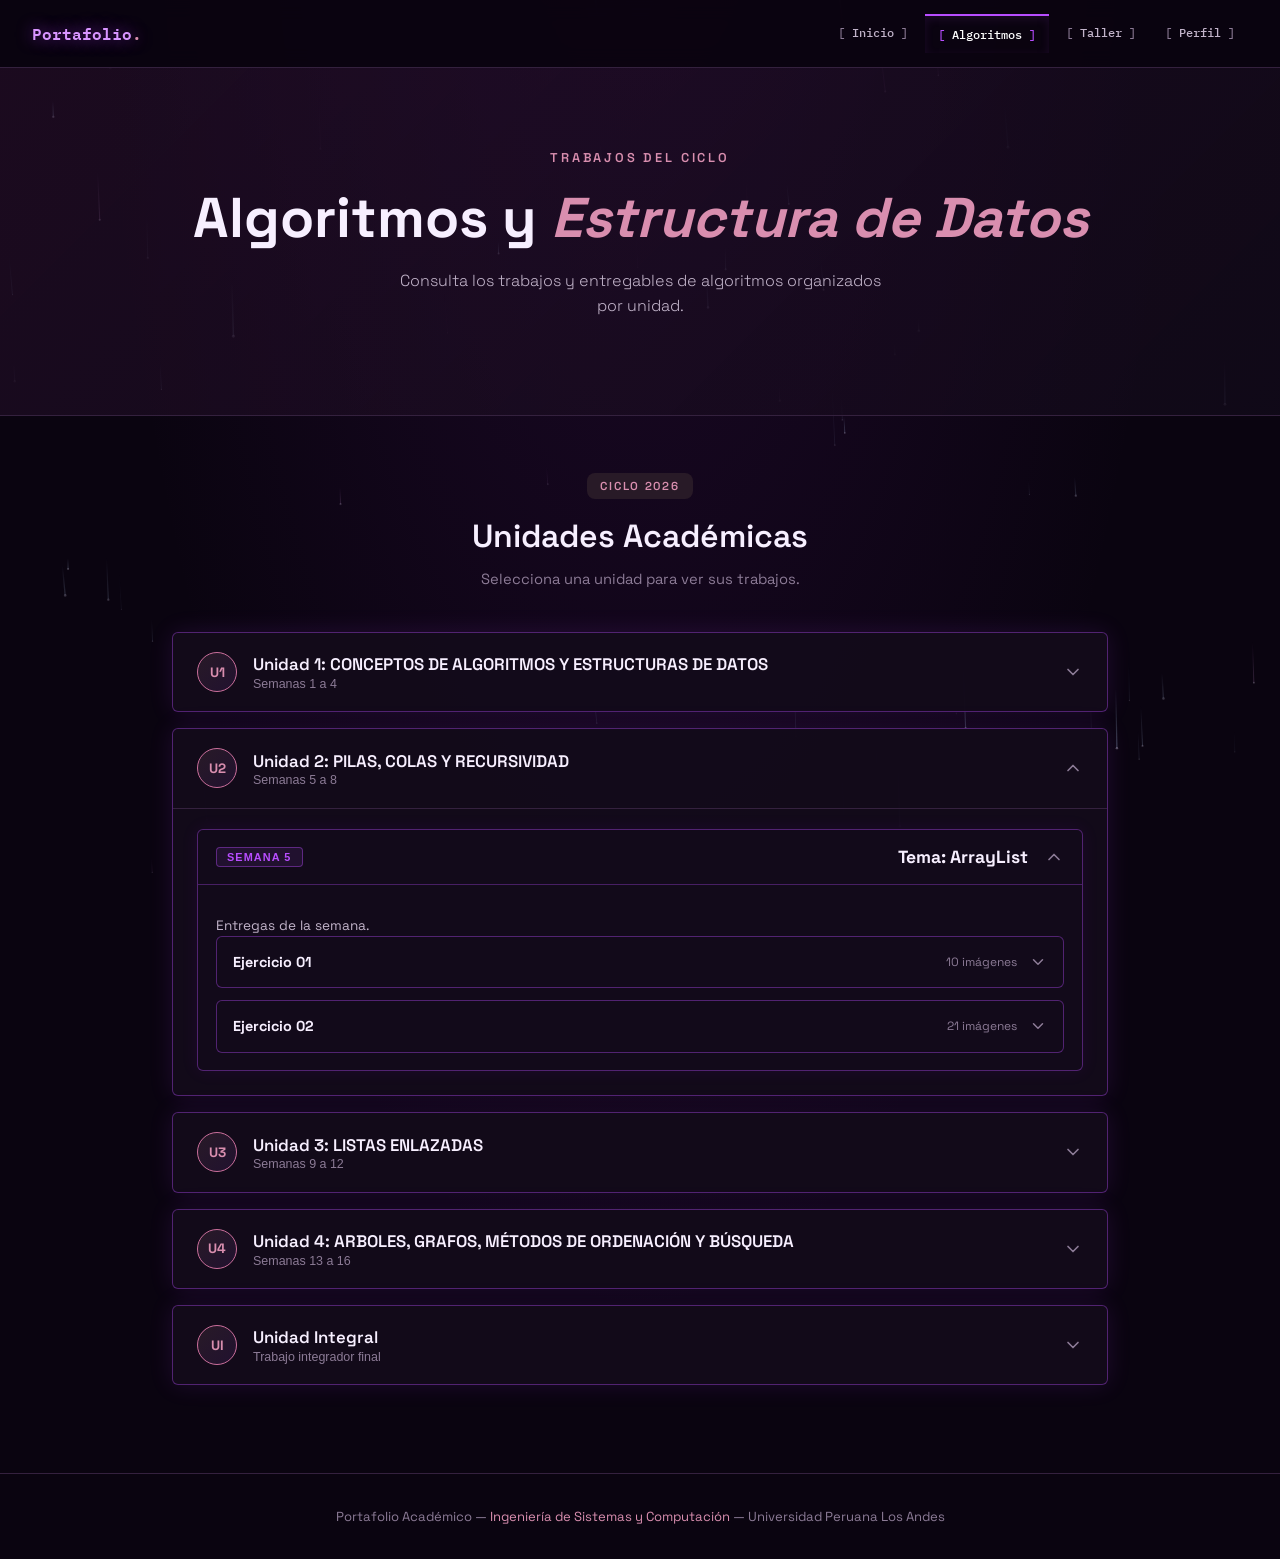
==== commit 0e5d8415: "feat: add Unit 2 Week 5 ArrayList exercises and content to algorithms page" ====
--- a/algoritmos.html
+++ b/algoritmos.html
@@ -280,8 +280,8 @@
         <p class="section__subtitle">Selecciona una unidad para ver sus trabajos.</p>
       </div>
       <div class="units-list" id="unitsList">
-        <div class="unit open" id="unidad-1">
-          <button class="unit__header" aria-expanded="true" aria-controls="body-u1">
+        <div class="unit" id="unidad-1">
+          <button class="unit__header" aria-expanded="false" aria-controls="body-u1">
             <div class="unit__left"><span class="unit__dot">U1</span>
               <div>
                 <p class="unit__title">Unidad 1: CONCEPTOS DE ALGORITMOS Y ESTRUCTURAS DE DATOS</p>
@@ -1124,8 +1124,8 @@
           </div>
         </div>
 
-        <div class="unit" id="unidad-2">
-          <button class="unit__header" aria-expanded="false" aria-controls="body-u2">
+        <div class="unit open" id="unidad-2">
+          <button class="unit__header" aria-expanded="true" aria-controls="body-u2">
             <div class="unit__left"><span class="unit__dot">U2</span>
               <div>
                 <p class="unit__title">Unidad 2: PILAS, COLAS Y RECURSIVIDAD</p>
@@ -1137,11 +1137,353 @@
             </svg>
           </button>
           <div class="unit__body" id="body-u2">
-            <div class="unit__empty"><svg viewBox="0 0 24 24" aria-hidden="true">
-                <path d="M14 2H6a2 2 0 0 0-2 2v16a2 2 0 0 0 2 2h12a2 2 0 0 0 2-2V8z" />
-                <polyline points="14 2 14 8 20 8" />
-              </svg>
-              <p>Aun no hay trabajos publicados en esta unidad.</p>
+            <div class="cards-grid">
+              <article class="card card--files week-panel is-open" id="u2-semana-5">
+                <button class="week-panel__header" type="button" aria-expanded="true" aria-controls="week-5-body">
+                  <span class="card__badge">Semana 5</span>
+                  <span class="week-panel__title">Tema: ArrayList</span>
+                  <svg class="week-panel__chevron" viewBox="0 0 24 24" aria-hidden="true">
+                    <polyline points="6 9 12 15 18 9" />
+                  </svg>
+                </button>
+                <div class="week-panel__body" id="week-5-body">
+                  <p class="card__desc">Entregas de la semana.</p>
+                  <div class="exercise-list" aria-label="Ejercicios de la semana 5">
+                    <details class="exercise-group">
+                      <summary class="exercise-group__header">
+                        <span class="exercise-group__title">Ejercicio 01</span>
+                        <span class="exercise-group__count">10 imágenes</span>
+                        <svg class="exercise-group__chevron" viewBox="0 0 24 24" aria-hidden="true">
+                          <polyline points="6 9 12 15 18 9" />
+                        </svg>
+                      </summary>
+                      <div class="file-list" aria-label="Imágenes del ejercicio 1">
+                    <div class="file-item">
+                      <div class="file-item__meta">
+                        <img class="file-item__thumb" src="https://github.com/sacijim/portafolio/releases/download/semana05-algoritmos/01-M1.png" alt="Ejercicio 01, imagen M1" loading="lazy" />
+                        <div class="file-item__body"><strong>Método 1</strong><small>buscarPorNombre()</small></div>
+                      </div>
+                      <div class="file-item__actions"><a href="https://github.com/sacijim/portafolio/releases/download/semana05-algoritmos/01-M1.png" class="file-item__view"
+                          data-full="https://github.com/sacijim/portafolio/releases/download/semana05-algoritmos/01-M1.png" data-title="Semana 5 · Ejercicio 01 · M1">Visualizar</a><a
+                          href="https://github.com/sacijim/portafolio/releases/download/semana05-algoritmos/01-M1.png" download="01-M1.png" class="file-item__download">Descargar</a>
+                      </div>
+                    </div>
+                    <div class="file-item">
+                      <div class="file-item__meta">
+                        <img class="file-item__thumb" src="https://github.com/sacijim/portafolio/releases/download/semana05-algoritmos/01-M2.png" alt="Ejercicio 01, imagen M2" loading="lazy" />
+                        <div class="file-item__body"><strong>Método 2</strong><small>listarPorCarrera()</small></div>
+                      </div>
+                      <div class="file-item__actions"><a href="https://github.com/sacijim/portafolio/releases/download/semana05-algoritmos/01-M2.png" class="file-item__view"
+                          data-full="https://github.com/sacijim/portafolio/releases/download/semana05-algoritmos/01-M2.png" data-title="Semana 5 · Ejercicio 01 · M2">Visualizar</a><a
+                          href="https://github.com/sacijim/portafolio/releases/download/semana05-algoritmos/01-M2.png" download="01-M2.png" class="file-item__download">Descargar</a>
+                      </div>
+                    </div>
+                    <div class="file-item">
+                      <div class="file-item__meta">
+                        <img class="file-item__thumb" src="https://github.com/sacijim/portafolio/releases/download/semana05-algoritmos/01-M3.png" alt="Ejercicio 01, imagen M3" loading="lazy" />
+                        <div class="file-item__body"><strong>Método 3</strong><small>ordenarPorApellidos()</small></div>
+                      </div>
+                      <div class="file-item__actions"><a href="https://github.com/sacijim/portafolio/releases/download/semana05-algoritmos/01-M3.png" class="file-item__view"
+                          data-full="https://github.com/sacijim/portafolio/releases/download/semana05-algoritmos/01-M3.png" data-title="Semana 5 · Ejercicio 01 · M3">Visualizar</a><a
+                          href="https://github.com/sacijim/portafolio/releases/download/semana05-algoritmos/01-M3.png" download="01-M3.png" class="file-item__download">Descargar</a>
+                      </div>
+                    </div>
+                    <div class="file-item">
+                      <div class="file-item__meta">
+                        <img class="file-item__thumb" src="https://github.com/sacijim/portafolio/releases/download/semana05-algoritmos/01-M4.png" alt="Ejercicio 01, imagen M4" loading="lazy" />
+                        <div class="file-item__body"><strong>Método 4</strong><small>ordenarPorEdad()</small></div>
+                      </div>
+                      <div class="file-item__actions"><a href="https://github.com/sacijim/portafolio/releases/download/semana05-algoritmos/01-M4.png" class="file-item__view"
+                          data-full="https://github.com/sacijim/portafolio/releases/download/semana05-algoritmos/01-M4.png" data-title="Semana 5 · Ejercicio 01 · M4">Visualizar</a><a
+                          href="https://github.com/sacijim/portafolio/releases/download/semana05-algoritmos/01-M4.png" download="01-M4.png" class="file-item__download">Descargar</a>
+                      </div>
+                    </div>
+                    <div class="file-item">
+                      <div class="file-item__meta">
+                        <img class="file-item__thumb" src="https://github.com/sacijim/portafolio/releases/download/semana05-algoritmos/01-M5.png" alt="Ejercicio 01, imagen M5" loading="lazy" />
+                        <div class="file-item__body"><strong>Método 5</strong><small>invertirLista()</small></div>
+                      </div>
+                      <div class="file-item__actions"><a href="https://github.com/sacijim/portafolio/releases/download/semana05-algoritmos/01-M5.png" class="file-item__view"
+                          data-full="https://github.com/sacijim/portafolio/releases/download/semana05-algoritmos/01-M5.png" data-title="Semana 5 · Ejercicio 01 · M5">Visualizar</a><a
+                          href="https://github.com/sacijim/portafolio/releases/download/semana05-algoritmos/01-M5.png" download="01-M5.png" class="file-item__download">Descargar</a>
+                      </div>
+                    </div>
+                    <div class="file-item">
+                      <div class="file-item__meta">
+                        <img class="file-item__thumb" src="https://github.com/sacijim/portafolio/releases/download/semana05-algoritmos/01-M6.png" alt="Ejercicio 01, imagen M6" loading="lazy" />
+                        <div class="file-item__body"><strong>Método 6</strong><small>obtenerPrimero()</small></div>
+                      </div>
+                      <div class="file-item__actions"><a href="https://github.com/sacijim/portafolio/releases/download/semana05-algoritmos/01-M6.png" class="file-item__view"
+                          data-full="https://github.com/sacijim/portafolio/releases/download/semana05-algoritmos/01-M6.png" data-title="Semana 5 · Ejercicio 01 · M6">Visualizar</a><a
+                          href="https://github.com/sacijim/portafolio/releases/download/semana05-algoritmos/01-M6.png" download="01-M6.png" class="file-item__download">Descargar</a>
+                      </div>
+                    </div>
+                    <div class="file-item">
+                      <div class="file-item__meta">
+                        <img class="file-item__thumb" src="https://github.com/sacijim/portafolio/releases/download/semana05-algoritmos/01-M7.png" alt="Ejercicio 01, imagen M7" loading="lazy" />
+                        <div class="file-item__body"><strong>Método 7</strong><small>obtenerUltimo()</small></div>
+                      </div>
+                      <div class="file-item__actions"><a href="https://github.com/sacijim/portafolio/releases/download/semana05-algoritmos/01-M7.png" class="file-item__view"
+                          data-full="https://github.com/sacijim/portafolio/releases/download/semana05-algoritmos/01-M7.png" data-title="Semana 5 · Ejercicio 01 · M7">Visualizar</a><a
+                          href="https://github.com/sacijim/portafolio/releases/download/semana05-algoritmos/01-M7.png" download="01-M7.png" class="file-item__download">Descargar</a>
+                      </div>
+                    </div>
+                    <div class="file-item">
+                      <div class="file-item__meta">
+                        <img class="file-item__thumb" src="https://github.com/sacijim/portafolio/releases/download/semana05-algoritmos/01-M8.png" alt="Ejercicio 01, imagen M8" loading="lazy" />
+                        <div class="file-item__body"><strong>Método 8</strong><small>eliminarPorCarrera()</small></div>
+                      </div>
+                      <div class="file-item__actions"><a href="https://github.com/sacijim/portafolio/releases/download/semana05-algoritmos/01-M8.png" class="file-item__view"
+                          data-full="https://github.com/sacijim/portafolio/releases/download/semana05-algoritmos/01-M8.png" data-title="Semana 5 · Ejercicio 01 · M8">Visualizar</a><a
+                          href="https://github.com/sacijim/portafolio/releases/download/semana05-algoritmos/01-M8.png" download="01-M8.png" class="file-item__download">Descargar</a>
+                      </div>
+                    </div>
+                    <div class="file-item">
+                      <div class="file-item__meta">
+                        <img class="file-item__thumb" src="https://github.com/sacijim/portafolio/releases/download/semana05-algoritmos/01-M9.png" alt="Ejercicio 01, imagen M9" loading="lazy" />
+                        <div class="file-item__body"><strong>Método 9</strong><small>contarPorCarrera()</small></div>
+                      </div>
+                      <div class="file-item__actions"><a href="https://github.com/sacijim/portafolio/releases/download/semana05-algoritmos/01-M9.png" class="file-item__view"
+                          data-full="https://github.com/sacijim/portafolio/releases/download/semana05-algoritmos/01-M9.png" data-title="Semana 5 · Ejercicio 01 · M9">Visualizar</a><a
+                          href="https://github.com/sacijim/portafolio/releases/download/semana05-algoritmos/01-M9.png" download="01-M9.png" class="file-item__download">Descargar</a>
+                      </div>
+                    </div>
+                    <div class="file-item">
+                      <div class="file-item__meta">
+                        <img class="file-item__thumb" src="https://github.com/sacijim/portafolio/releases/download/semana05-algoritmos/01-M10.png" alt="Ejercicio 01, imagen M10" loading="lazy" />
+                        <div class="file-item__body"><strong>Método 10</strong><small>mostrarRango()</small></div>
+                      </div>
+                      <div class="file-item__actions"><a href="https://github.com/sacijim/portafolio/releases/download/semana05-algoritmos/01-M10.png" class="file-item__view"
+                          data-full="https://github.com/sacijim/portafolio/releases/download/semana05-algoritmos/01-M10.png" data-title="Semana 5 · Ejercicio 01 · M10">Visualizar</a><a
+                          href="https://github.com/sacijim/portafolio/releases/download/semana05-algoritmos/01-M10.png" download="01-M10.png" class="file-item__download">Descargar</a>
+                      </div>
+                    </div>
+                      </div>
+                    </details>
+                    <details class="exercise-group">
+                      <summary class="exercise-group__header">
+                        <span class="exercise-group__title">Ejercicio 02</span>
+                        <span class="exercise-group__count">21 imágenes</span>
+                        <svg class="exercise-group__chevron" viewBox="0 0 24 24" aria-hidden="true">
+                          <polyline points="6 9 12 15 18 9" />
+                        </svg>
+                      </summary>
+                      <div class="file-list" aria-label="Imágenes del ejercicio 2">
+                    <div class="file-item">
+                      <div class="file-item__meta">
+                        <img class="file-item__thumb" src="https://github.com/sacijim/portafolio/releases/download/semana05-algoritmos/02-M1.png" alt="Ejercicio 02, imagen M1" loading="lazy" />
+                        <div class="file-item__body"><strong>Método 1</strong><small>registrarEstudiante()</small></div>
+                      </div>
+                      <div class="file-item__actions"><a href="https://github.com/sacijim/portafolio/releases/download/semana05-algoritmos/02-M1.png" class="file-item__view"
+                          data-full="https://github.com/sacijim/portafolio/releases/download/semana05-algoritmos/02-M1.png" data-title="Semana 5 · Ejercicio 02 · M1">Visualizar</a><a
+                          href="https://github.com/sacijim/portafolio/releases/download/semana05-algoritmos/02-M1.png" download="02-M1.png" class="file-item__download">Descargar</a>
+                      </div>
+                    </div>
+                    <div class="file-item">
+                      <div class="file-item__meta">
+                        <img class="file-item__thumb" src="https://github.com/sacijim/portafolio/releases/download/semana05-algoritmos/02-M2.png" alt="Ejercicio 02, imagen M2" loading="lazy" />
+                        <div class="file-item__body"><strong>Método 2</strong><small>listarEstudiantes()</small></div>
+                      </div>
+                      <div class="file-item__actions"><a href="https://github.com/sacijim/portafolio/releases/download/semana05-algoritmos/02-M2.png" class="file-item__view"
+                          data-full="https://github.com/sacijim/portafolio/releases/download/semana05-algoritmos/02-M2.png" data-title="Semana 5 · Ejercicio 02 · M2">Visualizar</a><a
+                          href="https://github.com/sacijim/portafolio/releases/download/semana05-algoritmos/02-M2.png" download="02-M2.png" class="file-item__download">Descargar</a>
+                      </div>
+                    </div>
+                    <div class="file-item">
+                      <div class="file-item__meta">
+                        <img class="file-item__thumb" src="https://github.com/sacijim/portafolio/releases/download/semana05-algoritmos/02-M3.png" alt="Ejercicio 02, imagen M3" loading="lazy" />
+                        <div class="file-item__body"><strong>Método 3</strong><small>buscarEstudiante()</small></div>
+                      </div>
+                      <div class="file-item__actions"><a href="https://github.com/sacijim/portafolio/releases/download/semana05-algoritmos/02-M3.png" class="file-item__view"
+                          data-full="https://github.com/sacijim/portafolio/releases/download/semana05-algoritmos/02-M3.png" data-title="Semana 5 · Ejercicio 02 · M3">Visualizar</a><a
+                          href="https://github.com/sacijim/portafolio/releases/download/semana05-algoritmos/02-M3.png" download="02-M3.png" class="file-item__download">Descargar</a>
+                      </div>
+                    </div>
+                    <div class="file-item">
+                      <div class="file-item__meta">
+                        <img class="file-item__thumb" src="https://github.com/sacijim/portafolio/releases/download/semana05-algoritmos/02-M4.png" alt="Ejercicio 02, imagen M4" loading="lazy" />
+                        <div class="file-item__body"><strong>Método 4</strong><small>modificarEstudiante()</small></div>
+                      </div>
+                      <div class="file-item__actions"><a href="https://github.com/sacijim/portafolio/releases/download/semana05-algoritmos/02-M4.png" class="file-item__view"
+                          data-full="https://github.com/sacijim/portafolio/releases/download/semana05-algoritmos/02-M4.png" data-title="Semana 5 · Ejercicio 02 · M4">Visualizar</a><a
+                          href="https://github.com/sacijim/portafolio/releases/download/semana05-algoritmos/02-M4.png" download="02-M4.png" class="file-item__download">Descargar</a>
+                      </div>
+                    </div>
+                    <div class="file-item">
+                      <div class="file-item__meta">
+                        <img class="file-item__thumb" src="https://github.com/sacijim/portafolio/releases/download/semana05-algoritmos/02-M5.png" alt="Ejercicio 02, imagen M5" loading="lazy" />
+                        <div class="file-item__body"><strong>Método 5</strong><small>eliminarEstudiante()</small></div>
+                      </div>
+                      <div class="file-item__actions"><a href="https://github.com/sacijim/portafolio/releases/download/semana05-algoritmos/02-M5.png" class="file-item__view"
+                          data-full="https://github.com/sacijim/portafolio/releases/download/semana05-algoritmos/02-M5.png" data-title="Semana 5 · Ejercicio 02 · M5">Visualizar</a><a
+                          href="https://github.com/sacijim/portafolio/releases/download/semana05-algoritmos/02-M5.png" download="02-M5.png" class="file-item__download">Descargar</a>
+                      </div>
+                    </div>
+                    <div class="file-item">
+                      <div class="file-item__meta">
+                        <img class="file-item__thumb" src="https://github.com/sacijim/portafolio/releases/download/semana05-algoritmos/02-M6.png" alt="Ejercicio 02, imagen M6" loading="lazy" />
+                        <div class="file-item__body"><strong>Método 6</strong><small>registrarCurso()</small></div>
+                      </div>
+                      <div class="file-item__actions"><a href="https://github.com/sacijim/portafolio/releases/download/semana05-algoritmos/02-M6.png" class="file-item__view"
+                          data-full="https://github.com/sacijim/portafolio/releases/download/semana05-algoritmos/02-M6.png" data-title="Semana 5 · Ejercicio 02 · M6">Visualizar</a><a
+                          href="https://github.com/sacijim/portafolio/releases/download/semana05-algoritmos/02-M6.png" download="02-M6.png" class="file-item__download">Descargar</a>
+                      </div>
+                    </div>
+                    <div class="file-item">
+                      <div class="file-item__meta">
+                        <img class="file-item__thumb" src="https://github.com/sacijim/portafolio/releases/download/semana05-algoritmos/02-M7.png" alt="Ejercicio 02, imagen M7" loading="lazy" />
+                        <div class="file-item__body"><strong>Método 7</strong><small>listarCursos()</small></div>
+                      </div>
+                      <div class="file-item__actions"><a href="https://github.com/sacijim/portafolio/releases/download/semana05-algoritmos/02-M7.png" class="file-item__view"
+                          data-full="https://github.com/sacijim/portafolio/releases/download/semana05-algoritmos/02-M7.png" data-title="Semana 5 · Ejercicio 02 · M7">Visualizar</a><a
+                          href="https://github.com/sacijim/portafolio/releases/download/semana05-algoritmos/02-M7.png" download="02-M7.png" class="file-item__download">Descargar</a>
+                      </div>
+                    </div>
+                    <div class="file-item">
+                      <div class="file-item__meta">
+                        <img class="file-item__thumb" src="https://github.com/sacijim/portafolio/releases/download/semana05-algoritmos/02-M8.png" alt="Ejercicio 02, imagen M8" loading="lazy" />
+                        <div class="file-item__body"><strong>Método 8</strong><small>buscarCurso()</small></div>
+                      </div>
+                      <div class="file-item__actions"><a href="https://github.com/sacijim/portafolio/releases/download/semana05-algoritmos/02-M8.png" class="file-item__view"
+                          data-full="https://github.com/sacijim/portafolio/releases/download/semana05-algoritmos/02-M8.png" data-title="Semana 5 · Ejercicio 02 · M8">Visualizar</a><a
+                          href="https://github.com/sacijim/portafolio/releases/download/semana05-algoritmos/02-M8.png" download="02-M8.png" class="file-item__download">Descargar</a>
+                      </div>
+                    </div>
+                    <div class="file-item">
+                      <div class="file-item__meta">
+                        <img class="file-item__thumb" src="https://github.com/sacijim/portafolio/releases/download/semana05-algoritmos/02-M9.png" alt="Ejercicio 02, imagen M9" loading="lazy" />
+                        <div class="file-item__body"><strong>Método 9</strong><small>modificarCurso()</small></div>
+                      </div>
+                      <div class="file-item__actions"><a href="https://github.com/sacijim/portafolio/releases/download/semana05-algoritmos/02-M9.png" class="file-item__view"
+                          data-full="https://github.com/sacijim/portafolio/releases/download/semana05-algoritmos/02-M9.png" data-title="Semana 5 · Ejercicio 02 · M9">Visualizar</a><a
+                          href="https://github.com/sacijim/portafolio/releases/download/semana05-algoritmos/02-M9.png" download="02-M9.png" class="file-item__download">Descargar</a>
+                      </div>
+                    </div>
+                    <div class="file-item">
+                      <div class="file-item__meta">
+                        <img class="file-item__thumb" src="https://github.com/sacijim/portafolio/releases/download/semana05-algoritmos/02-M10.png" alt="Ejercicio 02, imagen M10" loading="lazy" />
+                        <div class="file-item__body"><strong>Método 10</strong><small>eliminarCurso()</small></div>
+                      </div>
+                      <div class="file-item__actions"><a href="https://github.com/sacijim/portafolio/releases/download/semana05-algoritmos/02-M10.png" class="file-item__view"
+                          data-full="https://github.com/sacijim/portafolio/releases/download/semana05-algoritmos/02-M10.png" data-title="Semana 5 · Ejercicio 02 · M10">Visualizar</a><a
+                          href="https://github.com/sacijim/portafolio/releases/download/semana05-algoritmos/02-M10.png" download="02-M10.png" class="file-item__download">Descargar</a>
+                      </div>
+                    </div>
+                    <div class="file-item">
+                      <div class="file-item__meta">
+                        <img class="file-item__thumb" src="https://github.com/sacijim/portafolio/releases/download/semana05-algoritmos/02-M11.png" alt="Ejercicio 02, imagen M11" loading="lazy" />
+                        <div class="file-item__body"><strong>Método 11</strong><small>registrarMatricula()</small></div>
+                      </div>
+                      <div class="file-item__actions"><a href="https://github.com/sacijim/portafolio/releases/download/semana05-algoritmos/02-M11.png" class="file-item__view"
+                          data-full="https://github.com/sacijim/portafolio/releases/download/semana05-algoritmos/02-M11.png" data-title="Semana 5 · Ejercicio 02 · M11">Visualizar</a><a
+                          href="https://github.com/sacijim/portafolio/releases/download/semana05-algoritmos/02-M11.png" download="02-M11.png" class="file-item__download">Descargar</a>
+                      </div>
+                    </div>
+                    <div class="file-item">
+                      <div class="file-item__meta">
+                        <img class="file-item__thumb" src="https://github.com/sacijim/portafolio/releases/download/semana05-algoritmos/02-M12.png" alt="Ejercicio 02, imagen M12" loading="lazy" />
+                        <div class="file-item__body"><strong>Método 12</strong><small>listarMatriculas()</small></div>
+                      </div>
+                      <div class="file-item__actions"><a href="https://github.com/sacijim/portafolio/releases/download/semana05-algoritmos/02-M12.png" class="file-item__view"
+                          data-full="https://github.com/sacijim/portafolio/releases/download/semana05-algoritmos/02-M12.png" data-title="Semana 5 · Ejercicio 02 · M12">Visualizar</a><a
+                          href="https://github.com/sacijim/portafolio/releases/download/semana05-algoritmos/02-M12.png" download="02-M12.png" class="file-item__download">Descargar</a>
+                      </div>
+                    </div>
+                    <div class="file-item">
+                      <div class="file-item__meta">
+                        <img class="file-item__thumb" src="https://github.com/sacijim/portafolio/releases/download/semana05-algoritmos/02-M13.png" alt="Ejercicio 02, imagen M13" loading="lazy" />
+                        <div class="file-item__body"><strong>Método 13</strong><small>consultarCursosEstudiante()</small></div>
+                      </div>
+                      <div class="file-item__actions"><a href="https://github.com/sacijim/portafolio/releases/download/semana05-algoritmos/02-M13.png" class="file-item__view"
+                          data-full="https://github.com/sacijim/portafolio/releases/download/semana05-algoritmos/02-M13.png" data-title="Semana 5 · Ejercicio 02 · M13">Visualizar</a><a
+                          href="https://github.com/sacijim/portafolio/releases/download/semana05-algoritmos/02-M13.png" download="02-M13.png" class="file-item__download">Descargar</a>
+                      </div>
+                    </div>
+                    <div class="file-item">
+                      <div class="file-item__meta">
+                        <img class="file-item__thumb" src="https://github.com/sacijim/portafolio/releases/download/semana05-algoritmos/02-M14.png" alt="Ejercicio 02, imagen M14" loading="lazy" />
+                        <div class="file-item__body"><strong>Método 14</strong><small>modificarNota()</small></div>
+                      </div>
+                      <div class="file-item__actions"><a href="https://github.com/sacijim/portafolio/releases/download/semana05-algoritmos/02-M14.png" class="file-item__view"
+                          data-full="https://github.com/sacijim/portafolio/releases/download/semana05-algoritmos/02-M14.png" data-title="Semana 5 · Ejercicio 02 · M14">Visualizar</a><a
+                          href="https://github.com/sacijim/portafolio/releases/download/semana05-algoritmos/02-M14.png" download="02-M14.png" class="file-item__download">Descargar</a>
+                      </div>
+                    </div>
+                    <div class="file-item">
+                      <div class="file-item__meta">
+                        <img class="file-item__thumb" src="https://github.com/sacijim/portafolio/releases/download/semana05-algoritmos/02-M15.png" alt="Ejercicio 02, imagen M15" loading="lazy" />
+                        <div class="file-item__body"><strong>Método 15</strong><small>eliminarMatricula()</small></div>
+                      </div>
+                      <div class="file-item__actions"><a href="https://github.com/sacijim/portafolio/releases/download/semana05-algoritmos/02-M15.png" class="file-item__view"
+                          data-full="https://github.com/sacijim/portafolio/releases/download/semana05-algoritmos/02-M15.png" data-title="Semana 5 · Ejercicio 02 · M15">Visualizar</a><a
+                          href="https://github.com/sacijim/portafolio/releases/download/semana05-algoritmos/02-M15.png" download="02-M15.png" class="file-item__download">Descargar</a>
+                      </div>
+                    </div>
+                    <div class="file-item">
+                      <div class="file-item__meta">
+                        <img class="file-item__thumb" src="https://github.com/sacijim/portafolio/releases/download/semana05-algoritmos/02-M16.png" alt="Ejercicio 02, imagen M16" loading="lazy" />
+                        <div class="file-item__body"><strong>Método 16</strong><small>promedioEstudiante()</small></div>
+                      </div>
+                      <div class="file-item__actions"><a href="https://github.com/sacijim/portafolio/releases/download/semana05-algoritmos/02-M16.png" class="file-item__view"
+                          data-full="https://github.com/sacijim/portafolio/releases/download/semana05-algoritmos/02-M16.png" data-title="Semana 5 · Ejercicio 02 · M16">Visualizar</a><a
+                          href="https://github.com/sacijim/portafolio/releases/download/semana05-algoritmos/02-M16.png" download="02-M16.png" class="file-item__download">Descargar</a>
+                      </div>
+                    </div>
+                    <div class="file-item">
+                      <div class="file-item__meta">
+                        <img class="file-item__thumb" src="https://github.com/sacijim/portafolio/releases/download/semana05-algoritmos/02-M17.png" alt="Ejercicio 02, imagen M17" loading="lazy" />
+                        <div class="file-item__body"><strong>Método 17</strong><small>rankingAcademico()</small></div>
+                      </div>
+                      <div class="file-item__actions"><a href="https://github.com/sacijim/portafolio/releases/download/semana05-algoritmos/02-M17.png" class="file-item__view"
+                          data-full="https://github.com/sacijim/portafolio/releases/download/semana05-algoritmos/02-M17.png" data-title="Semana 5 · Ejercicio 02 · M17">Visualizar</a><a
+                          href="https://github.com/sacijim/portafolio/releases/download/semana05-algoritmos/02-M17.png" download="02-M17.png" class="file-item__download">Descargar</a>
+                      </div>
+                    </div>
+                    <div class="file-item">
+                      <div class="file-item__meta">
+                        <img class="file-item__thumb" src="https://github.com/sacijim/portafolio/releases/download/semana05-algoritmos/02-M18.png" alt="Ejercicio 02, imagen M18" loading="lazy" />
+                        <div class="file-item__body"><strong>Método 18</strong><small>estudiantesPorCarrera()</small></div>
+                      </div>
+                      <div class="file-item__actions"><a href="https://github.com/sacijim/portafolio/releases/download/semana05-algoritmos/02-M18.png" class="file-item__view"
+                          data-full="https://github.com/sacijim/portafolio/releases/download/semana05-algoritmos/02-M18.png" data-title="Semana 5 · Ejercicio 02 · M18">Visualizar</a><a
+                          href="https://github.com/sacijim/portafolio/releases/download/semana05-algoritmos/02-M18.png" download="02-M18.png" class="file-item__download">Descargar</a>
+                      </div>
+                    </div>
+                    <div class="file-item">
+                      <div class="file-item__meta">
+                        <img class="file-item__thumb" src="https://github.com/sacijim/portafolio/releases/download/semana05-algoritmos/02-M19.png" alt="Ejercicio 02, imagen M19" loading="lazy" />
+                        <div class="file-item__body"><strong>Método 19</strong><small>estudiantesDesaprobados()</small></div>
+                      </div>
+                      <div class="file-item__actions"><a href="https://github.com/sacijim/portafolio/releases/download/semana05-algoritmos/02-M19.png" class="file-item__view"
+                          data-full="https://github.com/sacijim/portafolio/releases/download/semana05-algoritmos/02-M19.png" data-title="Semana 5 · Ejercicio 02 · M19">Visualizar</a><a
+                          href="https://github.com/sacijim/portafolio/releases/download/semana05-algoritmos/02-M19.png" download="02-M19.png" class="file-item__download">Descargar</a>
+                      </div>
+                    </div>
+                    <div class="file-item">
+                      <div class="file-item__meta">
+                        <img class="file-item__thumb" src="https://github.com/sacijim/portafolio/releases/download/semana05-algoritmos/02-M20.png" alt="Ejercicio 02, imagen M20" loading="lazy" />
+                        <div class="file-item__body"><strong>Método 20</strong><small>mejorPromedio()</small></div>
+                      </div>
+                      <div class="file-item__actions"><a href="https://github.com/sacijim/portafolio/releases/download/semana05-algoritmos/02-M20.png" class="file-item__view"
+                          data-full="https://github.com/sacijim/portafolio/releases/download/semana05-algoritmos/02-M20.png" data-title="Semana 5 · Ejercicio 02 · M20">Visualizar</a><a
+                          href="https://github.com/sacijim/portafolio/releases/download/semana05-algoritmos/02-M20.png" download="02-M20.png" class="file-item__download">Descargar</a>
+                      </div>
+                    </div>
+                    <div class="file-item">
+                      <div class="file-item__meta">
+                        <img class="file-item__thumb" src="https://github.com/sacijim/portafolio/releases/download/semana05-algoritmos/02-M21.png" alt="Ejercicio 02, imagen M21" loading="lazy" />
+                        <div class="file-item__body"><strong>Método 21</strong><small>menu() · [21] Salir</small></div>
+                      </div>
+                      <div class="file-item__actions"><a href="https://github.com/sacijim/portafolio/releases/download/semana05-algoritmos/02-M21.png" class="file-item__view"
+                          data-full="https://github.com/sacijim/portafolio/releases/download/semana05-algoritmos/02-M21.png" data-title="Semana 5 · Ejercicio 02 · M21">Visualizar</a><a
+                          href="https://github.com/sacijim/portafolio/releases/download/semana05-algoritmos/02-M21.png" download="02-M21.png" class="file-item__download">Descargar</a>
+                      </div>
+                    </div>
+                      </div>
+                    </details>
+                  </div>
+                </div>
+              </article>
             </div>
           </div>
         </div>
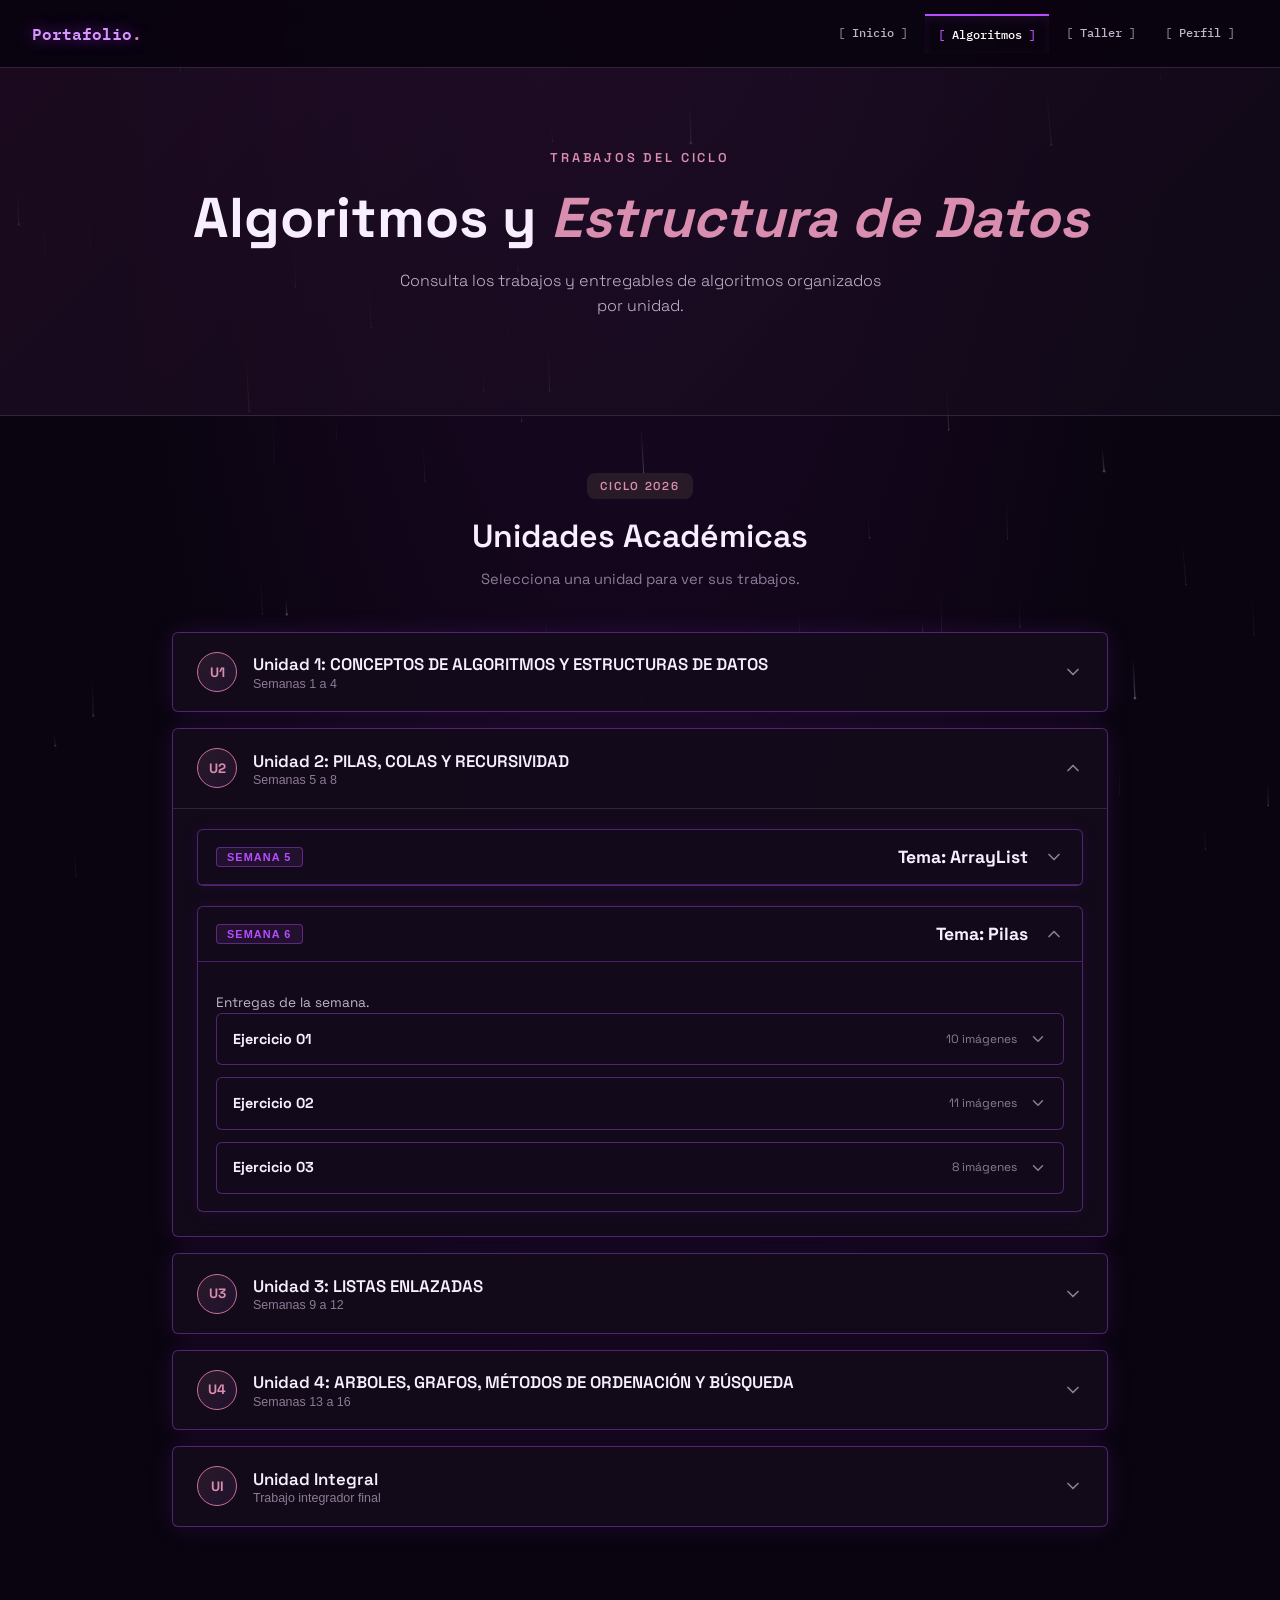
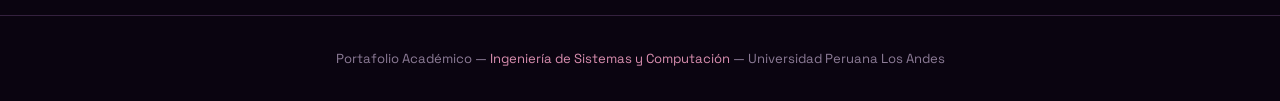
==== commit 8c714292: "feat: add week 6 content and updates for Stack exercises in algorithms page" ====
--- a/algoritmos.html
+++ b/algoritmos.html
@@ -1138,8 +1138,8 @@
           </button>
           <div class="unit__body" id="body-u2">
             <div class="cards-grid">
-              <article class="card card--files week-panel is-open" id="u2-semana-5">
-                <button class="week-panel__header" type="button" aria-expanded="true" aria-controls="week-5-body">
+              <article class="card card--files week-panel" id="u2-semana-5">
+                <button class="week-panel__header" type="button" aria-expanded="false" aria-controls="week-5-body">
                   <span class="card__badge">Semana 5</span>
                   <span class="week-panel__title">Tema: ArrayList</span>
                   <svg class="week-panel__chevron" viewBox="0 0 24 24" aria-hidden="true">
@@ -1477,6 +1477,343 @@
                       <div class="file-item__actions"><a href="https://github.com/sacijim/portafolio/releases/download/semana05-algoritmos/02-M21.png" class="file-item__view"
                           data-full="https://github.com/sacijim/portafolio/releases/download/semana05-algoritmos/02-M21.png" data-title="Semana 5 · Ejercicio 02 · M21">Visualizar</a><a
                           href="https://github.com/sacijim/portafolio/releases/download/semana05-algoritmos/02-M21.png" download="02-M21.png" class="file-item__download">Descargar</a>
+                      </div>
+                    </div>
+                      </div>
+                    </details>
+                  </div>
+                </div>
+              </article>
+              <article class="card card--files week-panel is-open" id="u2-semana-6">
+                <button class="week-panel__header" type="button" aria-expanded="true" aria-controls="week-6-body">
+                  <span class="card__badge">Semana 6</span>
+                  <span class="week-panel__title">Tema: Pilas</span>
+                  <svg class="week-panel__chevron" viewBox="0 0 24 24" aria-hidden="true">
+                    <polyline points="6 9 12 15 18 9" />
+                  </svg>
+                </button>
+                <div class="week-panel__body" id="week-6-body">
+                  <p class="card__desc">Entregas de la semana.</p>
+                  <div class="exercise-list" aria-label="Ejercicios de la semana 6">
+                    <details class="exercise-group">
+                      <summary class="exercise-group__header">
+                        <span class="exercise-group__title">Ejercicio 01</span>
+                        <span class="exercise-group__count">10 imágenes</span>
+                        <svg class="exercise-group__chevron" viewBox="0 0 24 24" aria-hidden="true">
+                          <polyline points="6 9 12 15 18 9" />
+                        </svg>
+                      </summary>
+                      <div class="file-list" aria-label="Imágenes del ejercicio 1">
+                    <div class="file-item">
+                      <div class="file-item__meta">
+                        <img class="file-item__thumb" src="https://github.com/sacijim/portafolio/releases/download/semana06-algoritmos/01-M1.png" alt="Ejercicio 01, imagen M1" loading="lazy" />
+                        <div class="file-item__body"><strong>Método 1</strong><small>insertarPila() [Push]</small></div>
+                      </div>
+                      <div class="file-item__actions"><a href="https://github.com/sacijim/portafolio/releases/download/semana06-algoritmos/01-M1.png" class="file-item__view"
+                          data-full="https://github.com/sacijim/portafolio/releases/download/semana06-algoritmos/01-M1.png" data-title="Semana 6 · Ejercicio 01 · M1">Visualizar</a><a
+                          href="https://github.com/sacijim/portafolio/releases/download/semana06-algoritmos/01-M1.png" download="01-M1.png" class="file-item__download">Descargar</a>
+                      </div>
+                    </div>
+                    <div class="file-item">
+                      <div class="file-item__meta">
+                        <img class="file-item__thumb" src="https://github.com/sacijim/portafolio/releases/download/semana06-algoritmos/01-M2.png" alt="Ejercicio 01, imagen M2" loading="lazy" />
+                        <div class="file-item__body"><strong>Método 2</strong><small>mostrarPila()</small></div>
+                      </div>
+                      <div class="file-item__actions"><a href="https://github.com/sacijim/portafolio/releases/download/semana06-algoritmos/01-M2.png" class="file-item__view"
+                          data-full="https://github.com/sacijim/portafolio/releases/download/semana06-algoritmos/01-M2.png" data-title="Semana 6 · Ejercicio 01 · M2">Visualizar</a><a
+                          href="https://github.com/sacijim/portafolio/releases/download/semana06-algoritmos/01-M2.png" download="01-M2.png" class="file-item__download">Descargar</a>
+                      </div>
+                    </div>
+                    <div class="file-item">
+                      <div class="file-item__meta">
+                        <img class="file-item__thumb" src="https://github.com/sacijim/portafolio/releases/download/semana06-algoritmos/01-M3.png" alt="Ejercicio 01, imagen M3" loading="lazy" />
+                        <div class="file-item__body"><strong>Método 3</strong><small>eliminaDatos() [Pop]</small></div>
+                      </div>
+                      <div class="file-item__actions"><a href="https://github.com/sacijim/portafolio/releases/download/semana06-algoritmos/01-M3.png" class="file-item__view"
+                          data-full="https://github.com/sacijim/portafolio/releases/download/semana06-algoritmos/01-M3.png" data-title="Semana 6 · Ejercicio 01 · M3">Visualizar</a><a
+                          href="https://github.com/sacijim/portafolio/releases/download/semana06-algoritmos/01-M3.png" download="01-M3.png" class="file-item__download">Descargar</a>
+                      </div>
+                    </div>
+                    <div class="file-item">
+                      <div class="file-item__meta">
+                        <img class="file-item__thumb" src="https://github.com/sacijim/portafolio/releases/download/semana06-algoritmos/01-M4.png" alt="Ejercicio 01, imagen M4" loading="lazy" />
+                        <div class="file-item__body"><strong>Método 4</strong><small>eliminaPila()</small></div>
+                      </div>
+                      <div class="file-item__actions"><a href="https://github.com/sacijim/portafolio/releases/download/semana06-algoritmos/01-M4.png" class="file-item__view"
+                          data-full="https://github.com/sacijim/portafolio/releases/download/semana06-algoritmos/01-M4.png" data-title="Semana 6 · Ejercicio 01 · M4">Visualizar</a><a
+                          href="https://github.com/sacijim/portafolio/releases/download/semana06-algoritmos/01-M4.png" download="01-M4.png" class="file-item__download">Descargar</a>
+                      </div>
+                    </div>
+                    <div class="file-item">
+                      <div class="file-item__meta">
+                        <img class="file-item__thumb" src="https://github.com/sacijim/portafolio/releases/download/semana06-algoritmos/01-M5.png" alt="Ejercicio 01, imagen M5" loading="lazy" />
+                        <div class="file-item__body"><strong>Método 5</strong><small>consultarCima() [Peek]</small></div>
+                      </div>
+                      <div class="file-item__actions"><a href="https://github.com/sacijim/portafolio/releases/download/semana06-algoritmos/01-M5.png" class="file-item__view"
+                          data-full="https://github.com/sacijim/portafolio/releases/download/semana06-algoritmos/01-M5.png" data-title="Semana 6 · Ejercicio 01 · M5">Visualizar</a><a
+                          href="https://github.com/sacijim/portafolio/releases/download/semana06-algoritmos/01-M5.png" download="01-M5.png" class="file-item__download">Descargar</a>
+                      </div>
+                    </div>
+                    <div class="file-item">
+                      <div class="file-item__meta">
+                        <img class="file-item__thumb" src="https://github.com/sacijim/portafolio/releases/download/semana06-algoritmos/01-M6.png" alt="Ejercicio 01, imagen M6" loading="lazy" />
+                        <div class="file-item__body"><strong>Método 6</strong><small>mostrarEstadoCapacidad()</small></div>
+                      </div>
+                      <div class="file-item__actions"><a href="https://github.com/sacijim/portafolio/releases/download/semana06-algoritmos/01-M6.png" class="file-item__view"
+                          data-full="https://github.com/sacijim/portafolio/releases/download/semana06-algoritmos/01-M6.png" data-title="Semana 6 · Ejercicio 01 · M6">Visualizar</a><a
+                          href="https://github.com/sacijim/portafolio/releases/download/semana06-algoritmos/01-M6.png" download="01-M6.png" class="file-item__download">Descargar</a>
+                      </div>
+                    </div>
+                    <div class="file-item">
+                      <div class="file-item__meta">
+                        <img class="file-item__thumb" src="https://github.com/sacijim/portafolio/releases/download/semana06-algoritmos/01-M7.png" alt="Ejercicio 01, imagen M7" loading="lazy" />
+                        <div class="file-item__body"><strong>Método 7</strong><small>buscarAlumnoPorCodigo()</small></div>
+                      </div>
+                      <div class="file-item__actions"><a href="https://github.com/sacijim/portafolio/releases/download/semana06-algoritmos/01-M7.png" class="file-item__view"
+                          data-full="https://github.com/sacijim/portafolio/releases/download/semana06-algoritmos/01-M7.png" data-title="Semana 6 · Ejercicio 01 · M7">Visualizar</a><a
+                          href="https://github.com/sacijim/portafolio/releases/download/semana06-algoritmos/01-M7.png" download="01-M7.png" class="file-item__download">Descargar</a>
+                      </div>
+                    </div>
+                    <div class="file-item">
+                      <div class="file-item__meta">
+                        <img class="file-item__thumb" src="https://github.com/sacijim/portafolio/releases/download/semana06-algoritmos/01-M8.png" alt="Ejercicio 01, imagen M8" loading="lazy" />
+                        <div class="file-item__body"><strong>Método 8</strong><small>verificarEstadoLogico()</small></div>
+                      </div>
+                      <div class="file-item__actions"><a href="https://github.com/sacijim/portafolio/releases/download/semana06-algoritmos/01-M8.png" class="file-item__view"
+                          data-full="https://github.com/sacijim/portafolio/releases/download/semana06-algoritmos/01-M8.png" data-title="Semana 6 · Ejercicio 01 · M8">Visualizar</a><a
+                          href="https://github.com/sacijim/portafolio/releases/download/semana06-algoritmos/01-M8.png" download="01-M8.png" class="file-item__download">Descargar</a>
+                      </div>
+                    </div>
+                    <div class="file-item">
+                      <div class="file-item__meta">
+                        <img class="file-item__thumb" src="https://github.com/sacijim/portafolio/releases/download/semana06-algoritmos/01-M9.png" alt="Ejercicio 01, imagen M9" loading="lazy" />
+                        <div class="file-item__body"><strong>Método 9</strong><small>mostrarMejorPromedio()</small></div>
+                      </div>
+                      <div class="file-item__actions"><a href="https://github.com/sacijim/portafolio/releases/download/semana06-algoritmos/01-M9.png" class="file-item__view"
+                          data-full="https://github.com/sacijim/portafolio/releases/download/semana06-algoritmos/01-M9.png" data-title="Semana 6 · Ejercicio 01 · M9">Visualizar</a><a
+                          href="https://github.com/sacijim/portafolio/releases/download/semana06-algoritmos/01-M9.png" download="01-M9.png" class="file-item__download">Descargar</a>
+                      </div>
+                    </div>
+                    <div class="file-item">
+                      <div class="file-item__meta">
+                        <img class="file-item__thumb" src="https://github.com/sacijim/portafolio/releases/download/semana06-algoritmos/01-M10.png" alt="Ejercicio 01, imagen M10" loading="lazy" />
+                        <div class="file-item__body"><strong>Método 10</strong><small>menu() · 10. Salir</small></div>
+                      </div>
+                      <div class="file-item__actions"><a href="https://github.com/sacijim/portafolio/releases/download/semana06-algoritmos/01-M10.png" class="file-item__view"
+                          data-full="https://github.com/sacijim/portafolio/releases/download/semana06-algoritmos/01-M10.png" data-title="Semana 6 · Ejercicio 01 · M10">Visualizar</a><a
+                          href="https://github.com/sacijim/portafolio/releases/download/semana06-algoritmos/01-M10.png" download="01-M10.png" class="file-item__download">Descargar</a>
+                      </div>
+                    </div>
+                      </div>
+                    </details>
+                    <details class="exercise-group">
+                      <summary class="exercise-group__header">
+                        <span class="exercise-group__title">Ejercicio 02</span>
+                        <span class="exercise-group__count">11 imágenes</span>
+                        <svg class="exercise-group__chevron" viewBox="0 0 24 24" aria-hidden="true">
+                          <polyline points="6 9 12 15 18 9" />
+                        </svg>
+                      </summary>
+                      <div class="file-list" aria-label="Imágenes del ejercicio 2">
+                    <div class="file-item">
+                      <div class="file-item__meta">
+                        <img class="file-item__thumb" src="https://github.com/sacijim/portafolio/releases/download/semana06-algoritmos/02-M1.png" alt="Ejercicio 02, imagen M1" loading="lazy" />
+                        <div class="file-item__body"><strong>Método 1</strong><small>apilarComputadora() [Push]</small></div>
+                      </div>
+                      <div class="file-item__actions"><a href="https://github.com/sacijim/portafolio/releases/download/semana06-algoritmos/02-M1.png" class="file-item__view"
+                          data-full="https://github.com/sacijim/portafolio/releases/download/semana06-algoritmos/02-M1.png" data-title="Semana 6 · Ejercicio 02 · M1">Visualizar</a><a
+                          href="https://github.com/sacijim/portafolio/releases/download/semana06-algoritmos/02-M1.png" download="02-M1.png" class="file-item__download">Descargar</a>
+                      </div>
+                    </div>
+                    <div class="file-item">
+                      <div class="file-item__meta">
+                        <img class="file-item__thumb" src="https://github.com/sacijim/portafolio/releases/download/semana06-algoritmos/02-M2.png" alt="Ejercicio 02, imagen M2" loading="lazy" />
+                        <div class="file-item__body"><strong>Método 2</strong><small>mostrarInventario()</small></div>
+                      </div>
+                      <div class="file-item__actions"><a href="https://github.com/sacijim/portafolio/releases/download/semana06-algoritmos/02-M2.png" class="file-item__view"
+                          data-full="https://github.com/sacijim/portafolio/releases/download/semana06-algoritmos/02-M2.png" data-title="Semana 6 · Ejercicio 02 · M2">Visualizar</a><a
+                          href="https://github.com/sacijim/portafolio/releases/download/semana06-algoritmos/02-M2.png" download="02-M2.png" class="file-item__download">Descargar</a>
+                      </div>
+                    </div>
+                    <div class="file-item">
+                      <div class="file-item__meta">
+                        <img class="file-item__thumb" src="https://github.com/sacijim/portafolio/releases/download/semana06-algoritmos/02-M3.png" alt="Ejercicio 02, imagen M3" loading="lazy" />
+                        <div class="file-item__body"><strong>Método 3</strong><small>desapilarComputadora() [Pop]</small></div>
+                      </div>
+                      <div class="file-item__actions"><a href="https://github.com/sacijim/portafolio/releases/download/semana06-algoritmos/02-M3.png" class="file-item__view"
+                          data-full="https://github.com/sacijim/portafolio/releases/download/semana06-algoritmos/02-M3.png" data-title="Semana 6 · Ejercicio 02 · M3">Visualizar</a><a
+                          href="https://github.com/sacijim/portafolio/releases/download/semana06-algoritmos/02-M3.png" download="02-M3.png" class="file-item__download">Descargar</a>
+                      </div>
+                    </div>
+                    <div class="file-item">
+                      <div class="file-item__meta">
+                        <img class="file-item__thumb" src="https://github.com/sacijim/portafolio/releases/download/semana06-algoritmos/02-M4.png" alt="Ejercicio 02, imagen M4" loading="lazy" />
+                        <div class="file-item__body"><strong>Método 4</strong><small>consultarCima() [Peek]</small></div>
+                      </div>
+                      <div class="file-item__actions"><a href="https://github.com/sacijim/portafolio/releases/download/semana06-algoritmos/02-M4.png" class="file-item__view"
+                          data-full="https://github.com/sacijim/portafolio/releases/download/semana06-algoritmos/02-M4.png" data-title="Semana 6 · Ejercicio 02 · M4">Visualizar</a><a
+                          href="https://github.com/sacijim/portafolio/releases/download/semana06-algoritmos/02-M4.png" download="02-M4.png" class="file-item__download">Descargar</a>
+                      </div>
+                    </div>
+                    <div class="file-item">
+                      <div class="file-item__meta">
+                        <img class="file-item__thumb" src="https://github.com/sacijim/portafolio/releases/download/semana06-algoritmos/02-M5.png" alt="Ejercicio 02, imagen M5" loading="lazy" />
+                        <div class="file-item__body"><strong>Método 5</strong><small>limpiarInventario()</small></div>
+                      </div>
+                      <div class="file-item__actions"><a href="https://github.com/sacijim/portafolio/releases/download/semana06-algoritmos/02-M5.png" class="file-item__view"
+                          data-full="https://github.com/sacijim/portafolio/releases/download/semana06-algoritmos/02-M5.png" data-title="Semana 6 · Ejercicio 02 · M5">Visualizar</a><a
+                          href="https://github.com/sacijim/portafolio/releases/download/semana06-algoritmos/02-M5.png" download="02-M5.png" class="file-item__download">Descargar</a>
+                      </div>
+                    </div>
+                    <div class="file-item">
+                      <div class="file-item__meta">
+                        <img class="file-item__thumb" src="https://github.com/sacijim/portafolio/releases/download/semana06-algoritmos/02-M6.png" alt="Ejercicio 02, imagen M6" loading="lazy" />
+                        <div class="file-item__body"><strong>Método 6</strong><small>contarComputadoras()</small></div>
+                      </div>
+                      <div class="file-item__actions"><a href="https://github.com/sacijim/portafolio/releases/download/semana06-algoritmos/02-M6.png" class="file-item__view"
+                          data-full="https://github.com/sacijim/portafolio/releases/download/semana06-algoritmos/02-M6.png" data-title="Semana 6 · Ejercicio 02 · M6">Visualizar</a><a
+                          href="https://github.com/sacijim/portafolio/releases/download/semana06-algoritmos/02-M6.png" download="02-M6.png" class="file-item__download">Descargar</a>
+                      </div>
+                    </div>
+                    <div class="file-item">
+                      <div class="file-item__meta">
+                        <img class="file-item__thumb" src="https://github.com/sacijim/portafolio/releases/download/semana06-algoritmos/02-M7.png" alt="Ejercicio 02, imagen M7" loading="lazy" />
+                        <div class="file-item__body"><strong>Método 7</strong><small>buscarPorSerie()</small></div>
+                      </div>
+                      <div class="file-item__actions"><a href="https://github.com/sacijim/portafolio/releases/download/semana06-algoritmos/02-M7.png" class="file-item__view"
+                          data-full="https://github.com/sacijim/portafolio/releases/download/semana06-algoritmos/02-M7.png" data-title="Semana 6 · Ejercicio 02 · M7">Visualizar</a><a
+                          href="https://github.com/sacijim/portafolio/releases/download/semana06-algoritmos/02-M7.png" download="02-M7.png" class="file-item__download">Descargar</a>
+                      </div>
+                    </div>
+                    <div class="file-item">
+                      <div class="file-item__meta">
+                        <img class="file-item__thumb" src="https://github.com/sacijim/portafolio/releases/download/semana06-algoritmos/02-M8.png" alt="Ejercicio 02, imagen M8" loading="lazy" />
+                        <div class="file-item__body"><strong>Método 8</strong><small>calcularValorInventario()</small></div>
+                      </div>
+                      <div class="file-item__actions"><a href="https://github.com/sacijim/portafolio/releases/download/semana06-algoritmos/02-M8.png" class="file-item__view"
+                          data-full="https://github.com/sacijim/portafolio/releases/download/semana06-algoritmos/02-M8.png" data-title="Semana 6 · Ejercicio 02 · M8">Visualizar</a><a
+                          href="https://github.com/sacijim/portafolio/releases/download/semana06-algoritmos/02-M8.png" download="02-M8.png" class="file-item__download">Descargar</a>
+                      </div>
+                    </div>
+                    <div class="file-item">
+                      <div class="file-item__meta">
+                        <img class="file-item__thumb" src="https://github.com/sacijim/portafolio/releases/download/semana06-algoritmos/02-M9.png" alt="Ejercicio 02, imagen M9" loading="lazy" />
+                        <div class="file-item__body"><strong>Método 9</strong><small>mostrarEquiposSuperioresA()</small></div>
+                      </div>
+                      <div class="file-item__actions"><a href="https://github.com/sacijim/portafolio/releases/download/semana06-algoritmos/02-M9.png" class="file-item__view"
+                          data-full="https://github.com/sacijim/portafolio/releases/download/semana06-algoritmos/02-M9.png" data-title="Semana 6 · Ejercicio 02 · M9">Visualizar</a><a
+                          href="https://github.com/sacijim/portafolio/releases/download/semana06-algoritmos/02-M9.png" download="02-M9.png" class="file-item__download">Descargar</a>
+                      </div>
+                    </div>
+                    <div class="file-item">
+                      <div class="file-item__meta">
+                        <img class="file-item__thumb" src="https://github.com/sacijim/portafolio/releases/download/semana06-algoritmos/02-M10.png" alt="Ejercicio 02, imagen M10" loading="lazy" />
+                        <div class="file-item__body"><strong>Método 10</strong><small>obtenerEquipoMasCaro()</small></div>
+                      </div>
+                      <div class="file-item__actions"><a href="https://github.com/sacijim/portafolio/releases/download/semana06-algoritmos/02-M10.png" class="file-item__view"
+                          data-full="https://github.com/sacijim/portafolio/releases/download/semana06-algoritmos/02-M10.png" data-title="Semana 6 · Ejercicio 02 · M10">Visualizar</a><a
+                          href="https://github.com/sacijim/portafolio/releases/download/semana06-algoritmos/02-M10.png" download="02-M10.png" class="file-item__download">Descargar</a>
+                      </div>
+                    </div>
+                    <div class="file-item">
+                      <div class="file-item__meta">
+                        <img class="file-item__thumb" src="https://github.com/sacijim/portafolio/releases/download/semana06-algoritmos/02-M11.png" alt="Ejercicio 02, imagen M11" loading="lazy" />
+                        <div class="file-item__body"><strong>Método 11</strong><small>menu() · 11. Salir</small></div>
+                      </div>
+                      <div class="file-item__actions"><a href="https://github.com/sacijim/portafolio/releases/download/semana06-algoritmos/02-M11.png" class="file-item__view"
+                          data-full="https://github.com/sacijim/portafolio/releases/download/semana06-algoritmos/02-M11.png" data-title="Semana 6 · Ejercicio 02 · M11">Visualizar</a><a
+                          href="https://github.com/sacijim/portafolio/releases/download/semana06-algoritmos/02-M11.png" download="02-M11.png" class="file-item__download">Descargar</a>
+                      </div>
+                    </div>
+                      </div>
+                    </details>
+                    <details class="exercise-group">
+                      <summary class="exercise-group__header">
+                        <span class="exercise-group__title">Ejercicio 03</span>
+                        <span class="exercise-group__count">8 imágenes</span>
+                        <svg class="exercise-group__chevron" viewBox="0 0 24 24" aria-hidden="true">
+                          <polyline points="6 9 12 15 18 9" />
+                        </svg>
+                      </summary>
+                      <div class="file-list" aria-label="Imágenes del ejercicio 3">
+                    <div class="file-item">
+                      <div class="file-item__meta">
+                        <img class="file-item__thumb" src="https://github.com/sacijim/portafolio/releases/download/semana06-algoritmos/03-M1.png" alt="Ejercicio 03, imagen M1" loading="lazy" />
+                        <div class="file-item__body"><strong>Método 1</strong><small>ejecutarNuevaAccion()</small></div>
+                      </div>
+                      <div class="file-item__actions"><a href="https://github.com/sacijim/portafolio/releases/download/semana06-algoritmos/03-M1.png" class="file-item__view"
+                          data-full="https://github.com/sacijim/portafolio/releases/download/semana06-algoritmos/03-M1.png" data-title="Semana 6 · Ejercicio 03 · M1">Visualizar</a><a
+                          href="https://github.com/sacijim/portafolio/releases/download/semana06-algoritmos/03-M1.png" download="03-M1.png" class="file-item__download">Descargar</a>
+                      </div>
+                    </div>
+                    <div class="file-item">
+                      <div class="file-item__meta">
+                        <img class="file-item__thumb" src="https://github.com/sacijim/portafolio/releases/download/semana06-algoritmos/03-M2.png" alt="Ejercicio 03, imagen M2" loading="lazy" />
+                        <div class="file-item__body"><strong>Método 2</strong><small>deshacerAccion() [Undo]</small></div>
+                      </div>
+                      <div class="file-item__actions"><a href="https://github.com/sacijim/portafolio/releases/download/semana06-algoritmos/03-M2.png" class="file-item__view"
+                          data-full="https://github.com/sacijim/portafolio/releases/download/semana06-algoritmos/03-M2.png" data-title="Semana 6 · Ejercicio 03 · M2">Visualizar</a><a
+                          href="https://github.com/sacijim/portafolio/releases/download/semana06-algoritmos/03-M2.png" download="03-M2.png" class="file-item__download">Descargar</a>
+                      </div>
+                    </div>
+                    <div class="file-item">
+                      <div class="file-item__meta">
+                        <img class="file-item__thumb" src="https://github.com/sacijim/portafolio/releases/download/semana06-algoritmos/03-M3.png" alt="Ejercicio 03, imagen M3" loading="lazy" />
+                        <div class="file-item__body"><strong>Método 3</strong><small>rehacerAccion() [Redo]</small></div>
+                      </div>
+                      <div class="file-item__actions"><a href="https://github.com/sacijim/portafolio/releases/download/semana06-algoritmos/03-M3.png" class="file-item__view"
+                          data-full="https://github.com/sacijim/portafolio/releases/download/semana06-algoritmos/03-M3.png" data-title="Semana 6 · Ejercicio 03 · M3">Visualizar</a><a
+                          href="https://github.com/sacijim/portafolio/releases/download/semana06-algoritmos/03-M3.png" download="03-M3.png" class="file-item__download">Descargar</a>
+                      </div>
+                    </div>
+                    <div class="file-item">
+                      <div class="file-item__meta">
+                        <img class="file-item__thumb" src="https://github.com/sacijim/portafolio/releases/download/semana06-algoritmos/03-M4.png" alt="Ejercicio 03, imagen M4" loading="lazy" />
+                        <div class="file-item__body"><strong>Método 4</strong><small>mostrarEstadoHistorial()</small></div>
+                      </div>
+                      <div class="file-item__actions"><a href="https://github.com/sacijim/portafolio/releases/download/semana06-algoritmos/03-M4.png" class="file-item__view"
+                          data-full="https://github.com/sacijim/portafolio/releases/download/semana06-algoritmos/03-M4.png" data-title="Semana 6 · Ejercicio 03 · M4">Visualizar</a><a
+                          href="https://github.com/sacijim/portafolio/releases/download/semana06-algoritmos/03-M4.png" download="03-M4.png" class="file-item__download">Descargar</a>
+                      </div>
+                    </div>
+                    <div class="file-item">
+                      <div class="file-item__meta">
+                        <img class="file-item__thumb" src="https://github.com/sacijim/portafolio/releases/download/semana06-algoritmos/03-M5.png" alt="Ejercicio 03, imagen M5" loading="lazy" />
+                        <div class="file-item__body"><strong>Método 5</strong><small>buscarAccionEnHistorial()</small></div>
+                      </div>
+                      <div class="file-item__actions"><a href="https://github.com/sacijim/portafolio/releases/download/semana06-algoritmos/03-M5.png" class="file-item__view"
+                          data-full="https://github.com/sacijim/portafolio/releases/download/semana06-algoritmos/03-M5.png" data-title="Semana 6 · Ejercicio 03 · M5">Visualizar</a><a
+                          href="https://github.com/sacijim/portafolio/releases/download/semana06-algoritmos/03-M5.png" download="03-M5.png" class="file-item__download">Descargar</a>
+                      </div>
+                    </div>
+                    <div class="file-item">
+                      <div class="file-item__meta">
+                        <img class="file-item__thumb" src="https://github.com/sacijim/portafolio/releases/download/semana06-algoritmos/03-M6.png" alt="Ejercicio 03, imagen M6" loading="lazy" />
+                        <div class="file-item__body"><strong>Método 6</strong><small>invertirPilaAcciones()</small></div>
+                      </div>
+                      <div class="file-item__actions"><a href="https://github.com/sacijim/portafolio/releases/download/semana06-algoritmos/03-M6.png" class="file-item__view"
+                          data-full="https://github.com/sacijim/portafolio/releases/download/semana06-algoritmos/03-M6.png" data-title="Semana 6 · Ejercicio 03 · M6">Visualizar</a><a
+                          href="https://github.com/sacijim/portafolio/releases/download/semana06-algoritmos/03-M6.png" download="03-M6.png" class="file-item__download">Descargar</a>
+                      </div>
+                    </div>
+                    <div class="file-item">
+                      <div class="file-item__meta">
+                        <img class="file-item__thumb" src="https://github.com/sacijim/portafolio/releases/download/semana06-algoritmos/03-M7.png" alt="Ejercicio 03, imagen M7" loading="lazy" />
+                        <div class="file-item__body"><strong>Método 7</strong><small>exportarHistorialResumen()</small></div>
+                      </div>
+                      <div class="file-item__actions"><a href="https://github.com/sacijim/portafolio/releases/download/semana06-algoritmos/03-M7.png" class="file-item__view"
+                          data-full="https://github.com/sacijim/portafolio/releases/download/semana06-algoritmos/03-M7.png" data-title="Semana 6 · Ejercicio 03 · M7">Visualizar</a><a
+                          href="https://github.com/sacijim/portafolio/releases/download/semana06-algoritmos/03-M7.png" download="03-M7.png" class="file-item__download">Descargar</a>
+                      </div>
+                    </div>
+                    <div class="file-item">
+                      <div class="file-item__meta">
+                        <img class="file-item__thumb" src="https://github.com/sacijim/portafolio/releases/download/semana06-algoritmos/03-M8.png" alt="Ejercicio 03, imagen M8" loading="lazy" />
+                        <div class="file-item__body"><strong>Método 8</strong><small>menu() · 8. Salir</small></div>
+                      </div>
+                      <div class="file-item__actions"><a href="https://github.com/sacijim/portafolio/releases/download/semana06-algoritmos/03-M8.png" class="file-item__view"
+                          data-full="https://github.com/sacijim/portafolio/releases/download/semana06-algoritmos/03-M8.png" data-title="Semana 6 · Ejercicio 03 · M8">Visualizar</a><a
+                          href="https://github.com/sacijim/portafolio/releases/download/semana06-algoritmos/03-M8.png" download="03-M8.png" class="file-item__download">Descargar</a>
                       </div>
                     </div>
                       </div>
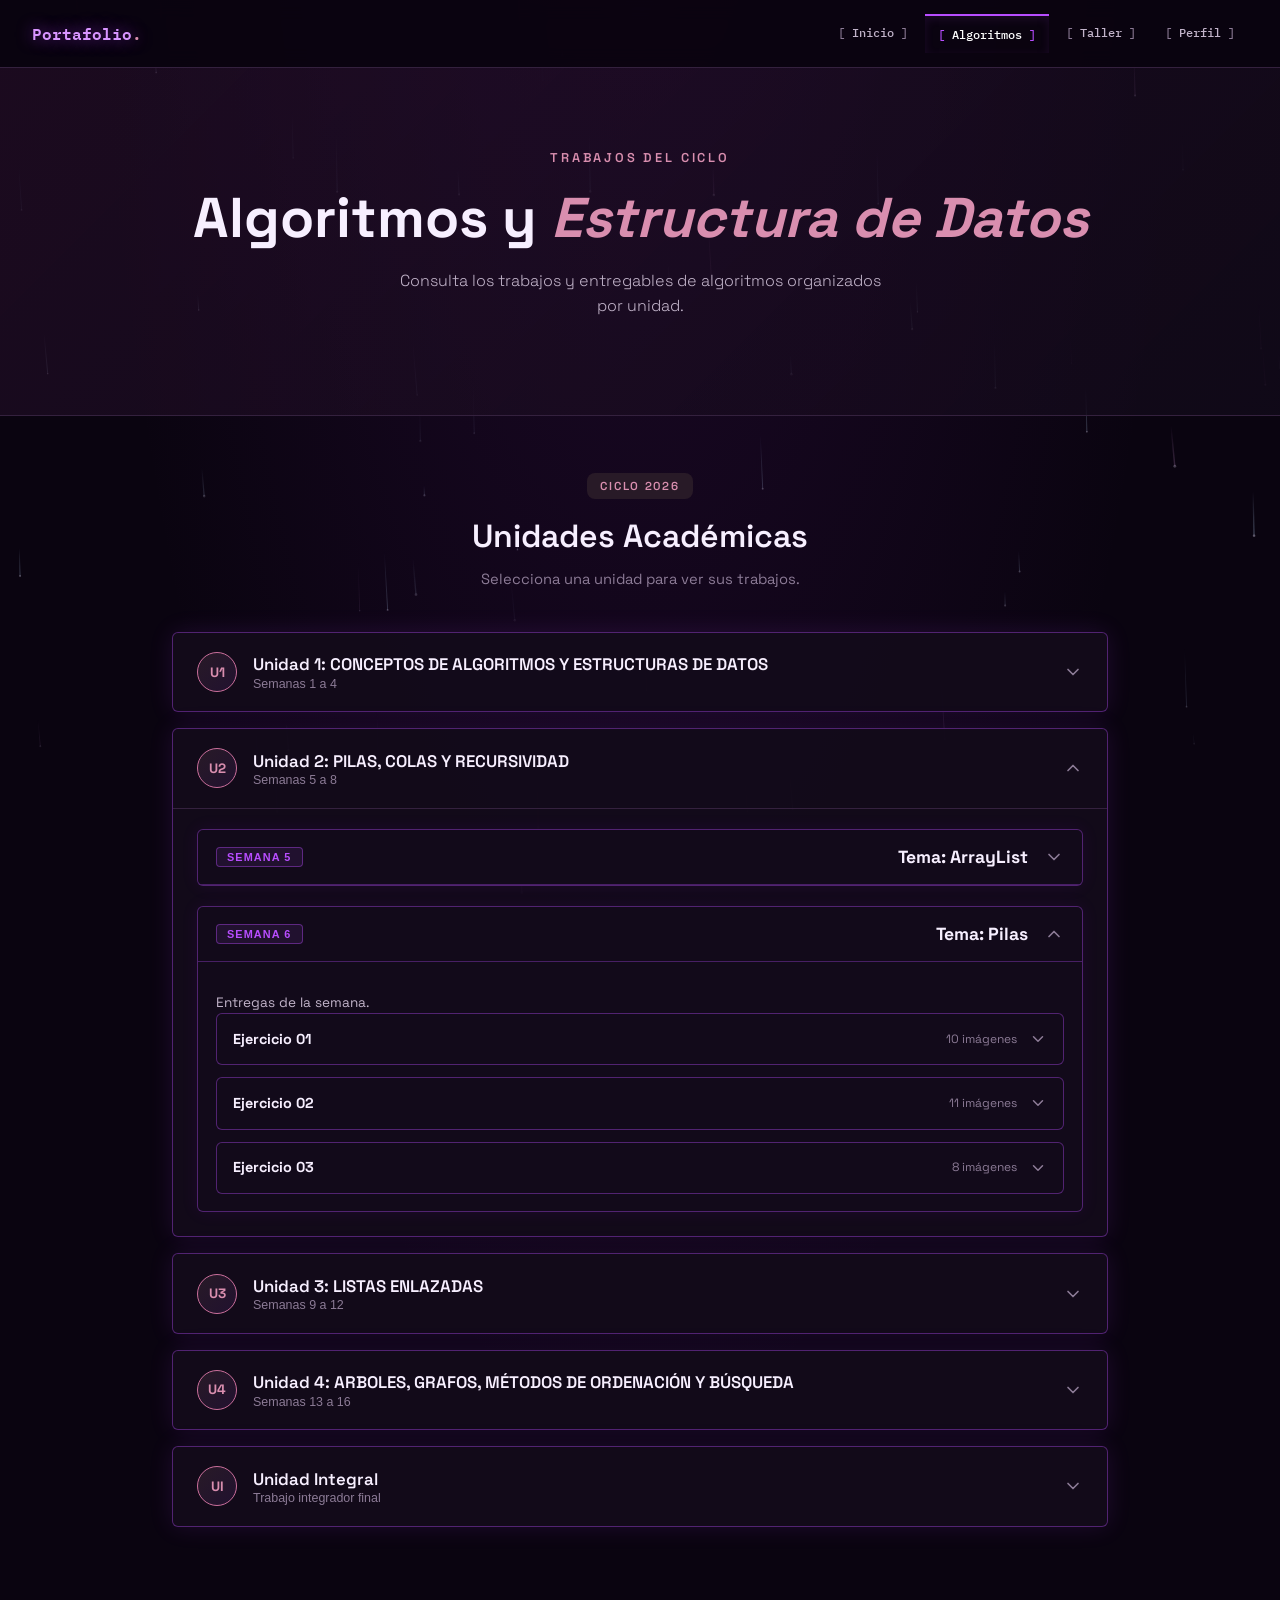
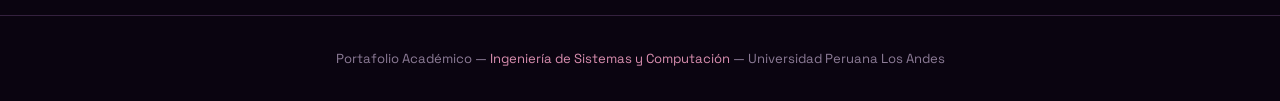
==== commit d9b76c71: "refactor: update asset release URLs from semana06-algoritmos to semana06-algoritmo-corregido" ====
--- a/algoritmos.html
+++ b/algoritmos.html
@@ -1506,102 +1506,102 @@
                       <div class="file-list" aria-label="Imágenes del ejercicio 1">
                     <div class="file-item">
                       <div class="file-item__meta">
-                        <img class="file-item__thumb" src="https://github.com/sacijim/portafolio/releases/download/semana06-algoritmos/01-M1.png" alt="Ejercicio 01, imagen M1" loading="lazy" />
+                        <img class="file-item__thumb" src="https://github.com/sacijim/portafolio/releases/download/semana06-algoritmo-corregido/01-M1.png" alt="Ejercicio 01, imagen M1" loading="lazy" />
                         <div class="file-item__body"><strong>Método 1</strong><small>insertarPila() [Push]</small></div>
                       </div>
-                      <div class="file-item__actions"><a href="https://github.com/sacijim/portafolio/releases/download/semana06-algoritmos/01-M1.png" class="file-item__view"
-                          data-full="https://github.com/sacijim/portafolio/releases/download/semana06-algoritmos/01-M1.png" data-title="Semana 6 · Ejercicio 01 · M1">Visualizar</a><a
-                          href="https://github.com/sacijim/portafolio/releases/download/semana06-algoritmos/01-M1.png" download="01-M1.png" class="file-item__download">Descargar</a>
-                      </div>
-                    </div>
-                    <div class="file-item">
-                      <div class="file-item__meta">
-                        <img class="file-item__thumb" src="https://github.com/sacijim/portafolio/releases/download/semana06-algoritmos/01-M2.png" alt="Ejercicio 01, imagen M2" loading="lazy" />
+                      <div class="file-item__actions"><a href="https://github.com/sacijim/portafolio/releases/download/semana06-algoritmo-corregido/01-M1.png" class="file-item__view"
+                          data-full="https://github.com/sacijim/portafolio/releases/download/semana06-algoritmo-corregido/01-M1.png" data-title="Semana 6 · Ejercicio 01 · M1">Visualizar</a><a
+                          href="https://github.com/sacijim/portafolio/releases/download/semana06-algoritmo-corregido/01-M1.png" download="01-M1.png" class="file-item__download">Descargar</a>
+                      </div>
+                    </div>
+                    <div class="file-item">
+                      <div class="file-item__meta">
+                        <img class="file-item__thumb" src="https://github.com/sacijim/portafolio/releases/download/semana06-algoritmo-corregido/01-M2.png" alt="Ejercicio 01, imagen M2" loading="lazy" />
                         <div class="file-item__body"><strong>Método 2</strong><small>mostrarPila()</small></div>
                       </div>
-                      <div class="file-item__actions"><a href="https://github.com/sacijim/portafolio/releases/download/semana06-algoritmos/01-M2.png" class="file-item__view"
-                          data-full="https://github.com/sacijim/portafolio/releases/download/semana06-algoritmos/01-M2.png" data-title="Semana 6 · Ejercicio 01 · M2">Visualizar</a><a
-                          href="https://github.com/sacijim/portafolio/releases/download/semana06-algoritmos/01-M2.png" download="01-M2.png" class="file-item__download">Descargar</a>
-                      </div>
-                    </div>
-                    <div class="file-item">
-                      <div class="file-item__meta">
-                        <img class="file-item__thumb" src="https://github.com/sacijim/portafolio/releases/download/semana06-algoritmos/01-M3.png" alt="Ejercicio 01, imagen M3" loading="lazy" />
+                      <div class="file-item__actions"><a href="https://github.com/sacijim/portafolio/releases/download/semana06-algoritmo-corregido/01-M2.png" class="file-item__view"
+                          data-full="https://github.com/sacijim/portafolio/releases/download/semana06-algoritmo-corregido/01-M2.png" data-title="Semana 6 · Ejercicio 01 · M2">Visualizar</a><a
+                          href="https://github.com/sacijim/portafolio/releases/download/semana06-algoritmo-corregido/01-M2.png" download="01-M2.png" class="file-item__download">Descargar</a>
+                      </div>
+                    </div>
+                    <div class="file-item">
+                      <div class="file-item__meta">
+                        <img class="file-item__thumb" src="https://github.com/sacijim/portafolio/releases/download/semana06-algoritmo-corregido/01-M3.png" alt="Ejercicio 01, imagen M3" loading="lazy" />
                         <div class="file-item__body"><strong>Método 3</strong><small>eliminaDatos() [Pop]</small></div>
                       </div>
-                      <div class="file-item__actions"><a href="https://github.com/sacijim/portafolio/releases/download/semana06-algoritmos/01-M3.png" class="file-item__view"
-                          data-full="https://github.com/sacijim/portafolio/releases/download/semana06-algoritmos/01-M3.png" data-title="Semana 6 · Ejercicio 01 · M3">Visualizar</a><a
-                          href="https://github.com/sacijim/portafolio/releases/download/semana06-algoritmos/01-M3.png" download="01-M3.png" class="file-item__download">Descargar</a>
-                      </div>
-                    </div>
-                    <div class="file-item">
-                      <div class="file-item__meta">
-                        <img class="file-item__thumb" src="https://github.com/sacijim/portafolio/releases/download/semana06-algoritmos/01-M4.png" alt="Ejercicio 01, imagen M4" loading="lazy" />
+                      <div class="file-item__actions"><a href="https://github.com/sacijim/portafolio/releases/download/semana06-algoritmo-corregido/01-M3.png" class="file-item__view"
+                          data-full="https://github.com/sacijim/portafolio/releases/download/semana06-algoritmo-corregido/01-M3.png" data-title="Semana 6 · Ejercicio 01 · M3">Visualizar</a><a
+                          href="https://github.com/sacijim/portafolio/releases/download/semana06-algoritmo-corregido/01-M3.png" download="01-M3.png" class="file-item__download">Descargar</a>
+                      </div>
+                    </div>
+                    <div class="file-item">
+                      <div class="file-item__meta">
+                        <img class="file-item__thumb" src="https://github.com/sacijim/portafolio/releases/download/semana06-algoritmo-corregido/01-M4.png" alt="Ejercicio 01, imagen M4" loading="lazy" />
                         <div class="file-item__body"><strong>Método 4</strong><small>eliminaPila()</small></div>
                       </div>
-                      <div class="file-item__actions"><a href="https://github.com/sacijim/portafolio/releases/download/semana06-algoritmos/01-M4.png" class="file-item__view"
-                          data-full="https://github.com/sacijim/portafolio/releases/download/semana06-algoritmos/01-M4.png" data-title="Semana 6 · Ejercicio 01 · M4">Visualizar</a><a
-                          href="https://github.com/sacijim/portafolio/releases/download/semana06-algoritmos/01-M4.png" download="01-M4.png" class="file-item__download">Descargar</a>
-                      </div>
-                    </div>
-                    <div class="file-item">
-                      <div class="file-item__meta">
-                        <img class="file-item__thumb" src="https://github.com/sacijim/portafolio/releases/download/semana06-algoritmos/01-M5.png" alt="Ejercicio 01, imagen M5" loading="lazy" />
+                      <div class="file-item__actions"><a href="https://github.com/sacijim/portafolio/releases/download/semana06-algoritmo-corregido/01-M4.png" class="file-item__view"
+                          data-full="https://github.com/sacijim/portafolio/releases/download/semana06-algoritmo-corregido/01-M4.png" data-title="Semana 6 · Ejercicio 01 · M4">Visualizar</a><a
+                          href="https://github.com/sacijim/portafolio/releases/download/semana06-algoritmo-corregido/01-M4.png" download="01-M4.png" class="file-item__download">Descargar</a>
+                      </div>
+                    </div>
+                    <div class="file-item">
+                      <div class="file-item__meta">
+                        <img class="file-item__thumb" src="https://github.com/sacijim/portafolio/releases/download/semana06-algoritmo-corregido/01-M5.png" alt="Ejercicio 01, imagen M5" loading="lazy" />
                         <div class="file-item__body"><strong>Método 5</strong><small>consultarCima() [Peek]</small></div>
                       </div>
-                      <div class="file-item__actions"><a href="https://github.com/sacijim/portafolio/releases/download/semana06-algoritmos/01-M5.png" class="file-item__view"
-                          data-full="https://github.com/sacijim/portafolio/releases/download/semana06-algoritmos/01-M5.png" data-title="Semana 6 · Ejercicio 01 · M5">Visualizar</a><a
-                          href="https://github.com/sacijim/portafolio/releases/download/semana06-algoritmos/01-M5.png" download="01-M5.png" class="file-item__download">Descargar</a>
-                      </div>
-                    </div>
-                    <div class="file-item">
-                      <div class="file-item__meta">
-                        <img class="file-item__thumb" src="https://github.com/sacijim/portafolio/releases/download/semana06-algoritmos/01-M6.png" alt="Ejercicio 01, imagen M6" loading="lazy" />
+                      <div class="file-item__actions"><a href="https://github.com/sacijim/portafolio/releases/download/semana06-algoritmo-corregido/01-M5.png" class="file-item__view"
+                          data-full="https://github.com/sacijim/portafolio/releases/download/semana06-algoritmo-corregido/01-M5.png" data-title="Semana 6 · Ejercicio 01 · M5">Visualizar</a><a
+                          href="https://github.com/sacijim/portafolio/releases/download/semana06-algoritmo-corregido/01-M5.png" download="01-M5.png" class="file-item__download">Descargar</a>
+                      </div>
+                    </div>
+                    <div class="file-item">
+                      <div class="file-item__meta">
+                        <img class="file-item__thumb" src="https://github.com/sacijim/portafolio/releases/download/semana06-algoritmo-corregido/01-M6.png" alt="Ejercicio 01, imagen M6" loading="lazy" />
                         <div class="file-item__body"><strong>Método 6</strong><small>mostrarEstadoCapacidad()</small></div>
                       </div>
-                      <div class="file-item__actions"><a href="https://github.com/sacijim/portafolio/releases/download/semana06-algoritmos/01-M6.png" class="file-item__view"
-                          data-full="https://github.com/sacijim/portafolio/releases/download/semana06-algoritmos/01-M6.png" data-title="Semana 6 · Ejercicio 01 · M6">Visualizar</a><a
-                          href="https://github.com/sacijim/portafolio/releases/download/semana06-algoritmos/01-M6.png" download="01-M6.png" class="file-item__download">Descargar</a>
-                      </div>
-                    </div>
-                    <div class="file-item">
-                      <div class="file-item__meta">
-                        <img class="file-item__thumb" src="https://github.com/sacijim/portafolio/releases/download/semana06-algoritmos/01-M7.png" alt="Ejercicio 01, imagen M7" loading="lazy" />
+                      <div class="file-item__actions"><a href="https://github.com/sacijim/portafolio/releases/download/semana06-algoritmo-corregido/01-M6.png" class="file-item__view"
+                          data-full="https://github.com/sacijim/portafolio/releases/download/semana06-algoritmo-corregido/01-M6.png" data-title="Semana 6 · Ejercicio 01 · M6">Visualizar</a><a
+                          href="https://github.com/sacijim/portafolio/releases/download/semana06-algoritmo-corregido/01-M6.png" download="01-M6.png" class="file-item__download">Descargar</a>
+                      </div>
+                    </div>
+                    <div class="file-item">
+                      <div class="file-item__meta">
+                        <img class="file-item__thumb" src="https://github.com/sacijim/portafolio/releases/download/semana06-algoritmo-corregido/01-M7.png" alt="Ejercicio 01, imagen M7" loading="lazy" />
                         <div class="file-item__body"><strong>Método 7</strong><small>buscarAlumnoPorCodigo()</small></div>
                       </div>
-                      <div class="file-item__actions"><a href="https://github.com/sacijim/portafolio/releases/download/semana06-algoritmos/01-M7.png" class="file-item__view"
-                          data-full="https://github.com/sacijim/portafolio/releases/download/semana06-algoritmos/01-M7.png" data-title="Semana 6 · Ejercicio 01 · M7">Visualizar</a><a
-                          href="https://github.com/sacijim/portafolio/releases/download/semana06-algoritmos/01-M7.png" download="01-M7.png" class="file-item__download">Descargar</a>
-                      </div>
-                    </div>
-                    <div class="file-item">
-                      <div class="file-item__meta">
-                        <img class="file-item__thumb" src="https://github.com/sacijim/portafolio/releases/download/semana06-algoritmos/01-M8.png" alt="Ejercicio 01, imagen M8" loading="lazy" />
+                      <div class="file-item__actions"><a href="https://github.com/sacijim/portafolio/releases/download/semana06-algoritmo-corregido/01-M7.png" class="file-item__view"
+                          data-full="https://github.com/sacijim/portafolio/releases/download/semana06-algoritmo-corregido/01-M7.png" data-title="Semana 6 · Ejercicio 01 · M7">Visualizar</a><a
+                          href="https://github.com/sacijim/portafolio/releases/download/semana06-algoritmo-corregido/01-M7.png" download="01-M7.png" class="file-item__download">Descargar</a>
+                      </div>
+                    </div>
+                    <div class="file-item">
+                      <div class="file-item__meta">
+                        <img class="file-item__thumb" src="https://github.com/sacijim/portafolio/releases/download/semana06-algoritmo-corregido/01-M8.png" alt="Ejercicio 01, imagen M8" loading="lazy" />
                         <div class="file-item__body"><strong>Método 8</strong><small>verificarEstadoLogico()</small></div>
                       </div>
-                      <div class="file-item__actions"><a href="https://github.com/sacijim/portafolio/releases/download/semana06-algoritmos/01-M8.png" class="file-item__view"
-                          data-full="https://github.com/sacijim/portafolio/releases/download/semana06-algoritmos/01-M8.png" data-title="Semana 6 · Ejercicio 01 · M8">Visualizar</a><a
-                          href="https://github.com/sacijim/portafolio/releases/download/semana06-algoritmos/01-M8.png" download="01-M8.png" class="file-item__download">Descargar</a>
-                      </div>
-                    </div>
-                    <div class="file-item">
-                      <div class="file-item__meta">
-                        <img class="file-item__thumb" src="https://github.com/sacijim/portafolio/releases/download/semana06-algoritmos/01-M9.png" alt="Ejercicio 01, imagen M9" loading="lazy" />
+                      <div class="file-item__actions"><a href="https://github.com/sacijim/portafolio/releases/download/semana06-algoritmo-corregido/01-M8.png" class="file-item__view"
+                          data-full="https://github.com/sacijim/portafolio/releases/download/semana06-algoritmo-corregido/01-M8.png" data-title="Semana 6 · Ejercicio 01 · M8">Visualizar</a><a
+                          href="https://github.com/sacijim/portafolio/releases/download/semana06-algoritmo-corregido/01-M8.png" download="01-M8.png" class="file-item__download">Descargar</a>
+                      </div>
+                    </div>
+                    <div class="file-item">
+                      <div class="file-item__meta">
+                        <img class="file-item__thumb" src="https://github.com/sacijim/portafolio/releases/download/semana06-algoritmo-corregido/01-M9.png" alt="Ejercicio 01, imagen M9" loading="lazy" />
                         <div class="file-item__body"><strong>Método 9</strong><small>mostrarMejorPromedio()</small></div>
                       </div>
-                      <div class="file-item__actions"><a href="https://github.com/sacijim/portafolio/releases/download/semana06-algoritmos/01-M9.png" class="file-item__view"
-                          data-full="https://github.com/sacijim/portafolio/releases/download/semana06-algoritmos/01-M9.png" data-title="Semana 6 · Ejercicio 01 · M9">Visualizar</a><a
-                          href="https://github.com/sacijim/portafolio/releases/download/semana06-algoritmos/01-M9.png" download="01-M9.png" class="file-item__download">Descargar</a>
-                      </div>
-                    </div>
-                    <div class="file-item">
-                      <div class="file-item__meta">
-                        <img class="file-item__thumb" src="https://github.com/sacijim/portafolio/releases/download/semana06-algoritmos/01-M10.png" alt="Ejercicio 01, imagen M10" loading="lazy" />
+                      <div class="file-item__actions"><a href="https://github.com/sacijim/portafolio/releases/download/semana06-algoritmo-corregido/01-M9.png" class="file-item__view"
+                          data-full="https://github.com/sacijim/portafolio/releases/download/semana06-algoritmo-corregido/01-M9.png" data-title="Semana 6 · Ejercicio 01 · M9">Visualizar</a><a
+                          href="https://github.com/sacijim/portafolio/releases/download/semana06-algoritmo-corregido/01-M9.png" download="01-M9.png" class="file-item__download">Descargar</a>
+                      </div>
+                    </div>
+                    <div class="file-item">
+                      <div class="file-item__meta">
+                        <img class="file-item__thumb" src="https://github.com/sacijim/portafolio/releases/download/semana06-algoritmo-corregido/01-M10.png" alt="Ejercicio 01, imagen M10" loading="lazy" />
                         <div class="file-item__body"><strong>Método 10</strong><small>menu() · 10. Salir</small></div>
                       </div>
-                      <div class="file-item__actions"><a href="https://github.com/sacijim/portafolio/releases/download/semana06-algoritmos/01-M10.png" class="file-item__view"
-                          data-full="https://github.com/sacijim/portafolio/releases/download/semana06-algoritmos/01-M10.png" data-title="Semana 6 · Ejercicio 01 · M10">Visualizar</a><a
-                          href="https://github.com/sacijim/portafolio/releases/download/semana06-algoritmos/01-M10.png" download="01-M10.png" class="file-item__download">Descargar</a>
+                      <div class="file-item__actions"><a href="https://github.com/sacijim/portafolio/releases/download/semana06-algoritmo-corregido/01-M10.png" class="file-item__view"
+                          data-full="https://github.com/sacijim/portafolio/releases/download/semana06-algoritmo-corregido/01-M10.png" data-title="Semana 6 · Ejercicio 01 · M10">Visualizar</a><a
+                          href="https://github.com/sacijim/portafolio/releases/download/semana06-algoritmo-corregido/01-M10.png" download="01-M10.png" class="file-item__download">Descargar</a>
                       </div>
                     </div>
                       </div>
@@ -1617,112 +1617,112 @@
                       <div class="file-list" aria-label="Imágenes del ejercicio 2">
                     <div class="file-item">
                       <div class="file-item__meta">
-                        <img class="file-item__thumb" src="https://github.com/sacijim/portafolio/releases/download/semana06-algoritmos/02-M1.png" alt="Ejercicio 02, imagen M1" loading="lazy" />
+                        <img class="file-item__thumb" src="https://github.com/sacijim/portafolio/releases/download/semana06-algoritmo-corregido/02-M1.png" alt="Ejercicio 02, imagen M1" loading="lazy" />
                         <div class="file-item__body"><strong>Método 1</strong><small>apilarComputadora() [Push]</small></div>
                       </div>
-                      <div class="file-item__actions"><a href="https://github.com/sacijim/portafolio/releases/download/semana06-algoritmos/02-M1.png" class="file-item__view"
-                          data-full="https://github.com/sacijim/portafolio/releases/download/semana06-algoritmos/02-M1.png" data-title="Semana 6 · Ejercicio 02 · M1">Visualizar</a><a
-                          href="https://github.com/sacijim/portafolio/releases/download/semana06-algoritmos/02-M1.png" download="02-M1.png" class="file-item__download">Descargar</a>
-                      </div>
-                    </div>
-                    <div class="file-item">
-                      <div class="file-item__meta">
-                        <img class="file-item__thumb" src="https://github.com/sacijim/portafolio/releases/download/semana06-algoritmos/02-M2.png" alt="Ejercicio 02, imagen M2" loading="lazy" />
+                      <div class="file-item__actions"><a href="https://github.com/sacijim/portafolio/releases/download/semana06-algoritmo-corregido/02-M1.png" class="file-item__view"
+                          data-full="https://github.com/sacijim/portafolio/releases/download/semana06-algoritmo-corregido/02-M1.png" data-title="Semana 6 · Ejercicio 02 · M1">Visualizar</a><a
+                          href="https://github.com/sacijim/portafolio/releases/download/semana06-algoritmo-corregido/02-M1.png" download="02-M1.png" class="file-item__download">Descargar</a>
+                      </div>
+                    </div>
+                    <div class="file-item">
+                      <div class="file-item__meta">
+                        <img class="file-item__thumb" src="https://github.com/sacijim/portafolio/releases/download/semana06-algoritmo-corregido/02-M2.png" alt="Ejercicio 02, imagen M2" loading="lazy" />
                         <div class="file-item__body"><strong>Método 2</strong><small>mostrarInventario()</small></div>
                       </div>
-                      <div class="file-item__actions"><a href="https://github.com/sacijim/portafolio/releases/download/semana06-algoritmos/02-M2.png" class="file-item__view"
-                          data-full="https://github.com/sacijim/portafolio/releases/download/semana06-algoritmos/02-M2.png" data-title="Semana 6 · Ejercicio 02 · M2">Visualizar</a><a
-                          href="https://github.com/sacijim/portafolio/releases/download/semana06-algoritmos/02-M2.png" download="02-M2.png" class="file-item__download">Descargar</a>
-                      </div>
-                    </div>
-                    <div class="file-item">
-                      <div class="file-item__meta">
-                        <img class="file-item__thumb" src="https://github.com/sacijim/portafolio/releases/download/semana06-algoritmos/02-M3.png" alt="Ejercicio 02, imagen M3" loading="lazy" />
+                      <div class="file-item__actions"><a href="https://github.com/sacijim/portafolio/releases/download/semana06-algoritmo-corregido/02-M2.png" class="file-item__view"
+                          data-full="https://github.com/sacijim/portafolio/releases/download/semana06-algoritmo-corregido/02-M2.png" data-title="Semana 6 · Ejercicio 02 · M2">Visualizar</a><a
+                          href="https://github.com/sacijim/portafolio/releases/download/semana06-algoritmo-corregido/02-M2.png" download="02-M2.png" class="file-item__download">Descargar</a>
+                      </div>
+                    </div>
+                    <div class="file-item">
+                      <div class="file-item__meta">
+                        <img class="file-item__thumb" src="https://github.com/sacijim/portafolio/releases/download/semana06-algoritmo-corregido/02-M3.png" alt="Ejercicio 02, imagen M3" loading="lazy" />
                         <div class="file-item__body"><strong>Método 3</strong><small>desapilarComputadora() [Pop]</small></div>
                       </div>
-                      <div class="file-item__actions"><a href="https://github.com/sacijim/portafolio/releases/download/semana06-algoritmos/02-M3.png" class="file-item__view"
-                          data-full="https://github.com/sacijim/portafolio/releases/download/semana06-algoritmos/02-M3.png" data-title="Semana 6 · Ejercicio 02 · M3">Visualizar</a><a
-                          href="https://github.com/sacijim/portafolio/releases/download/semana06-algoritmos/02-M3.png" download="02-M3.png" class="file-item__download">Descargar</a>
-                      </div>
-                    </div>
-                    <div class="file-item">
-                      <div class="file-item__meta">
-                        <img class="file-item__thumb" src="https://github.com/sacijim/portafolio/releases/download/semana06-algoritmos/02-M4.png" alt="Ejercicio 02, imagen M4" loading="lazy" />
+                      <div class="file-item__actions"><a href="https://github.com/sacijim/portafolio/releases/download/semana06-algoritmo-corregido/02-M3.png" class="file-item__view"
+                          data-full="https://github.com/sacijim/portafolio/releases/download/semana06-algoritmo-corregido/02-M3.png" data-title="Semana 6 · Ejercicio 02 · M3">Visualizar</a><a
+                          href="https://github.com/sacijim/portafolio/releases/download/semana06-algoritmo-corregido/02-M3.png" download="02-M3.png" class="file-item__download">Descargar</a>
+                      </div>
+                    </div>
+                    <div class="file-item">
+                      <div class="file-item__meta">
+                        <img class="file-item__thumb" src="https://github.com/sacijim/portafolio/releases/download/semana06-algoritmo-corregido/02-M4.png" alt="Ejercicio 02, imagen M4" loading="lazy" />
                         <div class="file-item__body"><strong>Método 4</strong><small>consultarCima() [Peek]</small></div>
                       </div>
-                      <div class="file-item__actions"><a href="https://github.com/sacijim/portafolio/releases/download/semana06-algoritmos/02-M4.png" class="file-item__view"
-                          data-full="https://github.com/sacijim/portafolio/releases/download/semana06-algoritmos/02-M4.png" data-title="Semana 6 · Ejercicio 02 · M4">Visualizar</a><a
-                          href="https://github.com/sacijim/portafolio/releases/download/semana06-algoritmos/02-M4.png" download="02-M4.png" class="file-item__download">Descargar</a>
-                      </div>
-                    </div>
-                    <div class="file-item">
-                      <div class="file-item__meta">
-                        <img class="file-item__thumb" src="https://github.com/sacijim/portafolio/releases/download/semana06-algoritmos/02-M5.png" alt="Ejercicio 02, imagen M5" loading="lazy" />
+                      <div class="file-item__actions"><a href="https://github.com/sacijim/portafolio/releases/download/semana06-algoritmo-corregido/02-M4.png" class="file-item__view"
+                          data-full="https://github.com/sacijim/portafolio/releases/download/semana06-algoritmo-corregido/02-M4.png" data-title="Semana 6 · Ejercicio 02 · M4">Visualizar</a><a
+                          href="https://github.com/sacijim/portafolio/releases/download/semana06-algoritmo-corregido/02-M4.png" download="02-M4.png" class="file-item__download">Descargar</a>
+                      </div>
+                    </div>
+                    <div class="file-item">
+                      <div class="file-item__meta">
+                        <img class="file-item__thumb" src="https://github.com/sacijim/portafolio/releases/download/semana06-algoritmo-corregido/02-M5.png" alt="Ejercicio 02, imagen M5" loading="lazy" />
                         <div class="file-item__body"><strong>Método 5</strong><small>limpiarInventario()</small></div>
                       </div>
-                      <div class="file-item__actions"><a href="https://github.com/sacijim/portafolio/releases/download/semana06-algoritmos/02-M5.png" class="file-item__view"
-                          data-full="https://github.com/sacijim/portafolio/releases/download/semana06-algoritmos/02-M5.png" data-title="Semana 6 · Ejercicio 02 · M5">Visualizar</a><a
-                          href="https://github.com/sacijim/portafolio/releases/download/semana06-algoritmos/02-M5.png" download="02-M5.png" class="file-item__download">Descargar</a>
-                      </div>
-                    </div>
-                    <div class="file-item">
-                      <div class="file-item__meta">
-                        <img class="file-item__thumb" src="https://github.com/sacijim/portafolio/releases/download/semana06-algoritmos/02-M6.png" alt="Ejercicio 02, imagen M6" loading="lazy" />
+                      <div class="file-item__actions"><a href="https://github.com/sacijim/portafolio/releases/download/semana06-algoritmo-corregido/02-M5.png" class="file-item__view"
+                          data-full="https://github.com/sacijim/portafolio/releases/download/semana06-algoritmo-corregido/02-M5.png" data-title="Semana 6 · Ejercicio 02 · M5">Visualizar</a><a
+                          href="https://github.com/sacijim/portafolio/releases/download/semana06-algoritmo-corregido/02-M5.png" download="02-M5.png" class="file-item__download">Descargar</a>
+                      </div>
+                    </div>
+                    <div class="file-item">
+                      <div class="file-item__meta">
+                        <img class="file-item__thumb" src="https://github.com/sacijim/portafolio/releases/download/semana06-algoritmo-corregido/02-M6.png" alt="Ejercicio 02, imagen M6" loading="lazy" />
                         <div class="file-item__body"><strong>Método 6</strong><small>contarComputadoras()</small></div>
                       </div>
-                      <div class="file-item__actions"><a href="https://github.com/sacijim/portafolio/releases/download/semana06-algoritmos/02-M6.png" class="file-item__view"
-                          data-full="https://github.com/sacijim/portafolio/releases/download/semana06-algoritmos/02-M6.png" data-title="Semana 6 · Ejercicio 02 · M6">Visualizar</a><a
-                          href="https://github.com/sacijim/portafolio/releases/download/semana06-algoritmos/02-M6.png" download="02-M6.png" class="file-item__download">Descargar</a>
-                      </div>
-                    </div>
-                    <div class="file-item">
-                      <div class="file-item__meta">
-                        <img class="file-item__thumb" src="https://github.com/sacijim/portafolio/releases/download/semana06-algoritmos/02-M7.png" alt="Ejercicio 02, imagen M7" loading="lazy" />
+                      <div class="file-item__actions"><a href="https://github.com/sacijim/portafolio/releases/download/semana06-algoritmo-corregido/02-M6.png" class="file-item__view"
+                          data-full="https://github.com/sacijim/portafolio/releases/download/semana06-algoritmo-corregido/02-M6.png" data-title="Semana 6 · Ejercicio 02 · M6">Visualizar</a><a
+                          href="https://github.com/sacijim/portafolio/releases/download/semana06-algoritmo-corregido/02-M6.png" download="02-M6.png" class="file-item__download">Descargar</a>
+                      </div>
+                    </div>
+                    <div class="file-item">
+                      <div class="file-item__meta">
+                        <img class="file-item__thumb" src="https://github.com/sacijim/portafolio/releases/download/semana06-algoritmo-corregido/02-M7.png" alt="Ejercicio 02, imagen M7" loading="lazy" />
                         <div class="file-item__body"><strong>Método 7</strong><small>buscarPorSerie()</small></div>
                       </div>
-                      <div class="file-item__actions"><a href="https://github.com/sacijim/portafolio/releases/download/semana06-algoritmos/02-M7.png" class="file-item__view"
-                          data-full="https://github.com/sacijim/portafolio/releases/download/semana06-algoritmos/02-M7.png" data-title="Semana 6 · Ejercicio 02 · M7">Visualizar</a><a
-                          href="https://github.com/sacijim/portafolio/releases/download/semana06-algoritmos/02-M7.png" download="02-M7.png" class="file-item__download">Descargar</a>
-                      </div>
-                    </div>
-                    <div class="file-item">
-                      <div class="file-item__meta">
-                        <img class="file-item__thumb" src="https://github.com/sacijim/portafolio/releases/download/semana06-algoritmos/02-M8.png" alt="Ejercicio 02, imagen M8" loading="lazy" />
+                      <div class="file-item__actions"><a href="https://github.com/sacijim/portafolio/releases/download/semana06-algoritmo-corregido/02-M7.png" class="file-item__view"
+                          data-full="https://github.com/sacijim/portafolio/releases/download/semana06-algoritmo-corregido/02-M7.png" data-title="Semana 6 · Ejercicio 02 · M7">Visualizar</a><a
+                          href="https://github.com/sacijim/portafolio/releases/download/semana06-algoritmo-corregido/02-M7.png" download="02-M7.png" class="file-item__download">Descargar</a>
+                      </div>
+                    </div>
+                    <div class="file-item">
+                      <div class="file-item__meta">
+                        <img class="file-item__thumb" src="https://github.com/sacijim/portafolio/releases/download/semana06-algoritmo-corregido/02-M8.png" alt="Ejercicio 02, imagen M8" loading="lazy" />
                         <div class="file-item__body"><strong>Método 8</strong><small>calcularValorInventario()</small></div>
                       </div>
-                      <div class="file-item__actions"><a href="https://github.com/sacijim/portafolio/releases/download/semana06-algoritmos/02-M8.png" class="file-item__view"
-                          data-full="https://github.com/sacijim/portafolio/releases/download/semana06-algoritmos/02-M8.png" data-title="Semana 6 · Ejercicio 02 · M8">Visualizar</a><a
-                          href="https://github.com/sacijim/portafolio/releases/download/semana06-algoritmos/02-M8.png" download="02-M8.png" class="file-item__download">Descargar</a>
-                      </div>
-                    </div>
-                    <div class="file-item">
-                      <div class="file-item__meta">
-                        <img class="file-item__thumb" src="https://github.com/sacijim/portafolio/releases/download/semana06-algoritmos/02-M9.png" alt="Ejercicio 02, imagen M9" loading="lazy" />
+                      <div class="file-item__actions"><a href="https://github.com/sacijim/portafolio/releases/download/semana06-algoritmo-corregido/02-M8.png" class="file-item__view"
+                          data-full="https://github.com/sacijim/portafolio/releases/download/semana06-algoritmo-corregido/02-M8.png" data-title="Semana 6 · Ejercicio 02 · M8">Visualizar</a><a
+                          href="https://github.com/sacijim/portafolio/releases/download/semana06-algoritmo-corregido/02-M8.png" download="02-M8.png" class="file-item__download">Descargar</a>
+                      </div>
+                    </div>
+                    <div class="file-item">
+                      <div class="file-item__meta">
+                        <img class="file-item__thumb" src="https://github.com/sacijim/portafolio/releases/download/semana06-algoritmo-corregido/02-M9.png" alt="Ejercicio 02, imagen M9" loading="lazy" />
                         <div class="file-item__body"><strong>Método 9</strong><small>mostrarEquiposSuperioresA()</small></div>
                       </div>
-                      <div class="file-item__actions"><a href="https://github.com/sacijim/portafolio/releases/download/semana06-algoritmos/02-M9.png" class="file-item__view"
-                          data-full="https://github.com/sacijim/portafolio/releases/download/semana06-algoritmos/02-M9.png" data-title="Semana 6 · Ejercicio 02 · M9">Visualizar</a><a
-                          href="https://github.com/sacijim/portafolio/releases/download/semana06-algoritmos/02-M9.png" download="02-M9.png" class="file-item__download">Descargar</a>
-                      </div>
-                    </div>
-                    <div class="file-item">
-                      <div class="file-item__meta">
-                        <img class="file-item__thumb" src="https://github.com/sacijim/portafolio/releases/download/semana06-algoritmos/02-M10.png" alt="Ejercicio 02, imagen M10" loading="lazy" />
+                      <div class="file-item__actions"><a href="https://github.com/sacijim/portafolio/releases/download/semana06-algoritmo-corregido/02-M9.png" class="file-item__view"
+                          data-full="https://github.com/sacijim/portafolio/releases/download/semana06-algoritmo-corregido/02-M9.png" data-title="Semana 6 · Ejercicio 02 · M9">Visualizar</a><a
+                          href="https://github.com/sacijim/portafolio/releases/download/semana06-algoritmo-corregido/02-M9.png" download="02-M9.png" class="file-item__download">Descargar</a>
+                      </div>
+                    </div>
+                    <div class="file-item">
+                      <div class="file-item__meta">
+                        <img class="file-item__thumb" src="https://github.com/sacijim/portafolio/releases/download/semana06-algoritmo-corregido/02-M10.png" alt="Ejercicio 02, imagen M10" loading="lazy" />
                         <div class="file-item__body"><strong>Método 10</strong><small>obtenerEquipoMasCaro()</small></div>
                       </div>
-                      <div class="file-item__actions"><a href="https://github.com/sacijim/portafolio/releases/download/semana06-algoritmos/02-M10.png" class="file-item__view"
-                          data-full="https://github.com/sacijim/portafolio/releases/download/semana06-algoritmos/02-M10.png" data-title="Semana 6 · Ejercicio 02 · M10">Visualizar</a><a
-                          href="https://github.com/sacijim/portafolio/releases/download/semana06-algoritmos/02-M10.png" download="02-M10.png" class="file-item__download">Descargar</a>
-                      </div>
-                    </div>
-                    <div class="file-item">
-                      <div class="file-item__meta">
-                        <img class="file-item__thumb" src="https://github.com/sacijim/portafolio/releases/download/semana06-algoritmos/02-M11.png" alt="Ejercicio 02, imagen M11" loading="lazy" />
+                      <div class="file-item__actions"><a href="https://github.com/sacijim/portafolio/releases/download/semana06-algoritmo-corregido/02-M10.png" class="file-item__view"
+                          data-full="https://github.com/sacijim/portafolio/releases/download/semana06-algoritmo-corregido/02-M10.png" data-title="Semana 6 · Ejercicio 02 · M10">Visualizar</a><a
+                          href="https://github.com/sacijim/portafolio/releases/download/semana06-algoritmo-corregido/02-M10.png" download="02-M10.png" class="file-item__download">Descargar</a>
+                      </div>
+                    </div>
+                    <div class="file-item">
+                      <div class="file-item__meta">
+                        <img class="file-item__thumb" src="https://github.com/sacijim/portafolio/releases/download/semana06-algoritmo-corregido/02-M11.png" alt="Ejercicio 02, imagen M11" loading="lazy" />
                         <div class="file-item__body"><strong>Método 11</strong><small>menu() · 11. Salir</small></div>
                       </div>
-                      <div class="file-item__actions"><a href="https://github.com/sacijim/portafolio/releases/download/semana06-algoritmos/02-M11.png" class="file-item__view"
-                          data-full="https://github.com/sacijim/portafolio/releases/download/semana06-algoritmos/02-M11.png" data-title="Semana 6 · Ejercicio 02 · M11">Visualizar</a><a
-                          href="https://github.com/sacijim/portafolio/releases/download/semana06-algoritmos/02-M11.png" download="02-M11.png" class="file-item__download">Descargar</a>
+                      <div class="file-item__actions"><a href="https://github.com/sacijim/portafolio/releases/download/semana06-algoritmo-corregido/02-M11.png" class="file-item__view"
+                          data-full="https://github.com/sacijim/portafolio/releases/download/semana06-algoritmo-corregido/02-M11.png" data-title="Semana 6 · Ejercicio 02 · M11">Visualizar</a><a
+                          href="https://github.com/sacijim/portafolio/releases/download/semana06-algoritmo-corregido/02-M11.png" download="02-M11.png" class="file-item__download">Descargar</a>
                       </div>
                     </div>
                       </div>
@@ -1738,82 +1738,82 @@
                       <div class="file-list" aria-label="Imágenes del ejercicio 3">
                     <div class="file-item">
                       <div class="file-item__meta">
-                        <img class="file-item__thumb" src="https://github.com/sacijim/portafolio/releases/download/semana06-algoritmos/03-M1.png" alt="Ejercicio 03, imagen M1" loading="lazy" />
+                        <img class="file-item__thumb" src="https://github.com/sacijim/portafolio/releases/download/semana06-algoritmo-corregido/03-M1.png" alt="Ejercicio 03, imagen M1" loading="lazy" />
                         <div class="file-item__body"><strong>Método 1</strong><small>ejecutarNuevaAccion()</small></div>
                       </div>
-                      <div class="file-item__actions"><a href="https://github.com/sacijim/portafolio/releases/download/semana06-algoritmos/03-M1.png" class="file-item__view"
-                          data-full="https://github.com/sacijim/portafolio/releases/download/semana06-algoritmos/03-M1.png" data-title="Semana 6 · Ejercicio 03 · M1">Visualizar</a><a
-                          href="https://github.com/sacijim/portafolio/releases/download/semana06-algoritmos/03-M1.png" download="03-M1.png" class="file-item__download">Descargar</a>
-                      </div>
-                    </div>
-                    <div class="file-item">
-                      <div class="file-item__meta">
-                        <img class="file-item__thumb" src="https://github.com/sacijim/portafolio/releases/download/semana06-algoritmos/03-M2.png" alt="Ejercicio 03, imagen M2" loading="lazy" />
+                      <div class="file-item__actions"><a href="https://github.com/sacijim/portafolio/releases/download/semana06-algoritmo-corregido/03-M1.png" class="file-item__view"
+                          data-full="https://github.com/sacijim/portafolio/releases/download/semana06-algoritmo-corregido/03-M1.png" data-title="Semana 6 · Ejercicio 03 · M1">Visualizar</a><a
+                          href="https://github.com/sacijim/portafolio/releases/download/semana06-algoritmo-corregido/03-M1.png" download="03-M1.png" class="file-item__download">Descargar</a>
+                      </div>
+                    </div>
+                    <div class="file-item">
+                      <div class="file-item__meta">
+                        <img class="file-item__thumb" src="https://github.com/sacijim/portafolio/releases/download/semana06-algoritmo-corregido/03-M2.png" alt="Ejercicio 03, imagen M2" loading="lazy" />
                         <div class="file-item__body"><strong>Método 2</strong><small>deshacerAccion() [Undo]</small></div>
                       </div>
-                      <div class="file-item__actions"><a href="https://github.com/sacijim/portafolio/releases/download/semana06-algoritmos/03-M2.png" class="file-item__view"
-                          data-full="https://github.com/sacijim/portafolio/releases/download/semana06-algoritmos/03-M2.png" data-title="Semana 6 · Ejercicio 03 · M2">Visualizar</a><a
-                          href="https://github.com/sacijim/portafolio/releases/download/semana06-algoritmos/03-M2.png" download="03-M2.png" class="file-item__download">Descargar</a>
-                      </div>
-                    </div>
-                    <div class="file-item">
-                      <div class="file-item__meta">
-                        <img class="file-item__thumb" src="https://github.com/sacijim/portafolio/releases/download/semana06-algoritmos/03-M3.png" alt="Ejercicio 03, imagen M3" loading="lazy" />
+                      <div class="file-item__actions"><a href="https://github.com/sacijim/portafolio/releases/download/semana06-algoritmo-corregido/03-M2.png" class="file-item__view"
+                          data-full="https://github.com/sacijim/portafolio/releases/download/semana06-algoritmo-corregido/03-M2.png" data-title="Semana 6 · Ejercicio 03 · M2">Visualizar</a><a
+                          href="https://github.com/sacijim/portafolio/releases/download/semana06-algoritmo-corregido/03-M2.png" download="03-M2.png" class="file-item__download">Descargar</a>
+                      </div>
+                    </div>
+                    <div class="file-item">
+                      <div class="file-item__meta">
+                        <img class="file-item__thumb" src="https://github.com/sacijim/portafolio/releases/download/semana06-algoritmo-corregido/03-M3.png" alt="Ejercicio 03, imagen M3" loading="lazy" />
                         <div class="file-item__body"><strong>Método 3</strong><small>rehacerAccion() [Redo]</small></div>
                       </div>
-                      <div class="file-item__actions"><a href="https://github.com/sacijim/portafolio/releases/download/semana06-algoritmos/03-M3.png" class="file-item__view"
-                          data-full="https://github.com/sacijim/portafolio/releases/download/semana06-algoritmos/03-M3.png" data-title="Semana 6 · Ejercicio 03 · M3">Visualizar</a><a
-                          href="https://github.com/sacijim/portafolio/releases/download/semana06-algoritmos/03-M3.png" download="03-M3.png" class="file-item__download">Descargar</a>
-                      </div>
-                    </div>
-                    <div class="file-item">
-                      <div class="file-item__meta">
-                        <img class="file-item__thumb" src="https://github.com/sacijim/portafolio/releases/download/semana06-algoritmos/03-M4.png" alt="Ejercicio 03, imagen M4" loading="lazy" />
+                      <div class="file-item__actions"><a href="https://github.com/sacijim/portafolio/releases/download/semana06-algoritmo-corregido/03-M3.png" class="file-item__view"
+                          data-full="https://github.com/sacijim/portafolio/releases/download/semana06-algoritmo-corregido/03-M3.png" data-title="Semana 6 · Ejercicio 03 · M3">Visualizar</a><a
+                          href="https://github.com/sacijim/portafolio/releases/download/semana06-algoritmo-corregido/03-M3.png" download="03-M3.png" class="file-item__download">Descargar</a>
+                      </div>
+                    </div>
+                    <div class="file-item">
+                      <div class="file-item__meta">
+                        <img class="file-item__thumb" src="https://github.com/sacijim/portafolio/releases/download/semana06-algoritmo-corregido/03-M4.png" alt="Ejercicio 03, imagen M4" loading="lazy" />
                         <div class="file-item__body"><strong>Método 4</strong><small>mostrarEstadoHistorial()</small></div>
                       </div>
-                      <div class="file-item__actions"><a href="https://github.com/sacijim/portafolio/releases/download/semana06-algoritmos/03-M4.png" class="file-item__view"
-                          data-full="https://github.com/sacijim/portafolio/releases/download/semana06-algoritmos/03-M4.png" data-title="Semana 6 · Ejercicio 03 · M4">Visualizar</a><a
-                          href="https://github.com/sacijim/portafolio/releases/download/semana06-algoritmos/03-M4.png" download="03-M4.png" class="file-item__download">Descargar</a>
-                      </div>
-                    </div>
-                    <div class="file-item">
-                      <div class="file-item__meta">
-                        <img class="file-item__thumb" src="https://github.com/sacijim/portafolio/releases/download/semana06-algoritmos/03-M5.png" alt="Ejercicio 03, imagen M5" loading="lazy" />
+                      <div class="file-item__actions"><a href="https://github.com/sacijim/portafolio/releases/download/semana06-algoritmo-corregido/03-M4.png" class="file-item__view"
+                          data-full="https://github.com/sacijim/portafolio/releases/download/semana06-algoritmo-corregido/03-M4.png" data-title="Semana 6 · Ejercicio 03 · M4">Visualizar</a><a
+                          href="https://github.com/sacijim/portafolio/releases/download/semana06-algoritmo-corregido/03-M4.png" download="03-M4.png" class="file-item__download">Descargar</a>
+                      </div>
+                    </div>
+                    <div class="file-item">
+                      <div class="file-item__meta">
+                        <img class="file-item__thumb" src="https://github.com/sacijim/portafolio/releases/download/semana06-algoritmo-corregido/03-M5.png" alt="Ejercicio 03, imagen M5" loading="lazy" />
                         <div class="file-item__body"><strong>Método 5</strong><small>buscarAccionEnHistorial()</small></div>
                       </div>
-                      <div class="file-item__actions"><a href="https://github.com/sacijim/portafolio/releases/download/semana06-algoritmos/03-M5.png" class="file-item__view"
-                          data-full="https://github.com/sacijim/portafolio/releases/download/semana06-algoritmos/03-M5.png" data-title="Semana 6 · Ejercicio 03 · M5">Visualizar</a><a
-                          href="https://github.com/sacijim/portafolio/releases/download/semana06-algoritmos/03-M5.png" download="03-M5.png" class="file-item__download">Descargar</a>
-                      </div>
-                    </div>
-                    <div class="file-item">
-                      <div class="file-item__meta">
-                        <img class="file-item__thumb" src="https://github.com/sacijim/portafolio/releases/download/semana06-algoritmos/03-M6.png" alt="Ejercicio 03, imagen M6" loading="lazy" />
+                      <div class="file-item__actions"><a href="https://github.com/sacijim/portafolio/releases/download/semana06-algoritmo-corregido/03-M5.png" class="file-item__view"
+                          data-full="https://github.com/sacijim/portafolio/releases/download/semana06-algoritmo-corregido/03-M5.png" data-title="Semana 6 · Ejercicio 03 · M5">Visualizar</a><a
+                          href="https://github.com/sacijim/portafolio/releases/download/semana06-algoritmo-corregido/03-M5.png" download="03-M5.png" class="file-item__download">Descargar</a>
+                      </div>
+                    </div>
+                    <div class="file-item">
+                      <div class="file-item__meta">
+                        <img class="file-item__thumb" src="https://github.com/sacijim/portafolio/releases/download/semana06-algoritmo-corregido/03-M6.png" alt="Ejercicio 03, imagen M6" loading="lazy" />
                         <div class="file-item__body"><strong>Método 6</strong><small>invertirPilaAcciones()</small></div>
                       </div>
-                      <div class="file-item__actions"><a href="https://github.com/sacijim/portafolio/releases/download/semana06-algoritmos/03-M6.png" class="file-item__view"
-                          data-full="https://github.com/sacijim/portafolio/releases/download/semana06-algoritmos/03-M6.png" data-title="Semana 6 · Ejercicio 03 · M6">Visualizar</a><a
-                          href="https://github.com/sacijim/portafolio/releases/download/semana06-algoritmos/03-M6.png" download="03-M6.png" class="file-item__download">Descargar</a>
-                      </div>
-                    </div>
-                    <div class="file-item">
-                      <div class="file-item__meta">
-                        <img class="file-item__thumb" src="https://github.com/sacijim/portafolio/releases/download/semana06-algoritmos/03-M7.png" alt="Ejercicio 03, imagen M7" loading="lazy" />
+                      <div class="file-item__actions"><a href="https://github.com/sacijim/portafolio/releases/download/semana06-algoritmo-corregido/03-M6.png" class="file-item__view"
+                          data-full="https://github.com/sacijim/portafolio/releases/download/semana06-algoritmo-corregido/03-M6.png" data-title="Semana 6 · Ejercicio 03 · M6">Visualizar</a><a
+                          href="https://github.com/sacijim/portafolio/releases/download/semana06-algoritmo-corregido/03-M6.png" download="03-M6.png" class="file-item__download">Descargar</a>
+                      </div>
+                    </div>
+                    <div class="file-item">
+                      <div class="file-item__meta">
+                        <img class="file-item__thumb" src="https://github.com/sacijim/portafolio/releases/download/semana06-algoritmo-corregido/03-M7.png" alt="Ejercicio 03, imagen M7" loading="lazy" />
                         <div class="file-item__body"><strong>Método 7</strong><small>exportarHistorialResumen()</small></div>
                       </div>
-                      <div class="file-item__actions"><a href="https://github.com/sacijim/portafolio/releases/download/semana06-algoritmos/03-M7.png" class="file-item__view"
-                          data-full="https://github.com/sacijim/portafolio/releases/download/semana06-algoritmos/03-M7.png" data-title="Semana 6 · Ejercicio 03 · M7">Visualizar</a><a
-                          href="https://github.com/sacijim/portafolio/releases/download/semana06-algoritmos/03-M7.png" download="03-M7.png" class="file-item__download">Descargar</a>
-                      </div>
-                    </div>
-                    <div class="file-item">
-                      <div class="file-item__meta">
-                        <img class="file-item__thumb" src="https://github.com/sacijim/portafolio/releases/download/semana06-algoritmos/03-M8.png" alt="Ejercicio 03, imagen M8" loading="lazy" />
+                      <div class="file-item__actions"><a href="https://github.com/sacijim/portafolio/releases/download/semana06-algoritmo-corregido/03-M7.png" class="file-item__view"
+                          data-full="https://github.com/sacijim/portafolio/releases/download/semana06-algoritmo-corregido/03-M7.png" data-title="Semana 6 · Ejercicio 03 · M7">Visualizar</a><a
+                          href="https://github.com/sacijim/portafolio/releases/download/semana06-algoritmo-corregido/03-M7.png" download="03-M7.png" class="file-item__download">Descargar</a>
+                      </div>
+                    </div>
+                    <div class="file-item">
+                      <div class="file-item__meta">
+                        <img class="file-item__thumb" src="https://github.com/sacijim/portafolio/releases/download/semana06-algoritmo-corregido/03-M8.png" alt="Ejercicio 03, imagen M8" loading="lazy" />
                         <div class="file-item__body"><strong>Método 8</strong><small>menu() · 8. Salir</small></div>
                       </div>
-                      <div class="file-item__actions"><a href="https://github.com/sacijim/portafolio/releases/download/semana06-algoritmos/03-M8.png" class="file-item__view"
-                          data-full="https://github.com/sacijim/portafolio/releases/download/semana06-algoritmos/03-M8.png" data-title="Semana 6 · Ejercicio 03 · M8">Visualizar</a><a
-                          href="https://github.com/sacijim/portafolio/releases/download/semana06-algoritmos/03-M8.png" download="03-M8.png" class="file-item__download">Descargar</a>
+                      <div class="file-item__actions"><a href="https://github.com/sacijim/portafolio/releases/download/semana06-algoritmo-corregido/03-M8.png" class="file-item__view"
+                          data-full="https://github.com/sacijim/portafolio/releases/download/semana06-algoritmo-corregido/03-M8.png" data-title="Semana 6 · Ejercicio 03 · M8">Visualizar</a><a
+                          href="https://github.com/sacijim/portafolio/releases/download/semana06-algoritmo-corregido/03-M8.png" download="03-M8.png" class="file-item__download">Descargar</a>
                       </div>
                     </div>
                       </div>
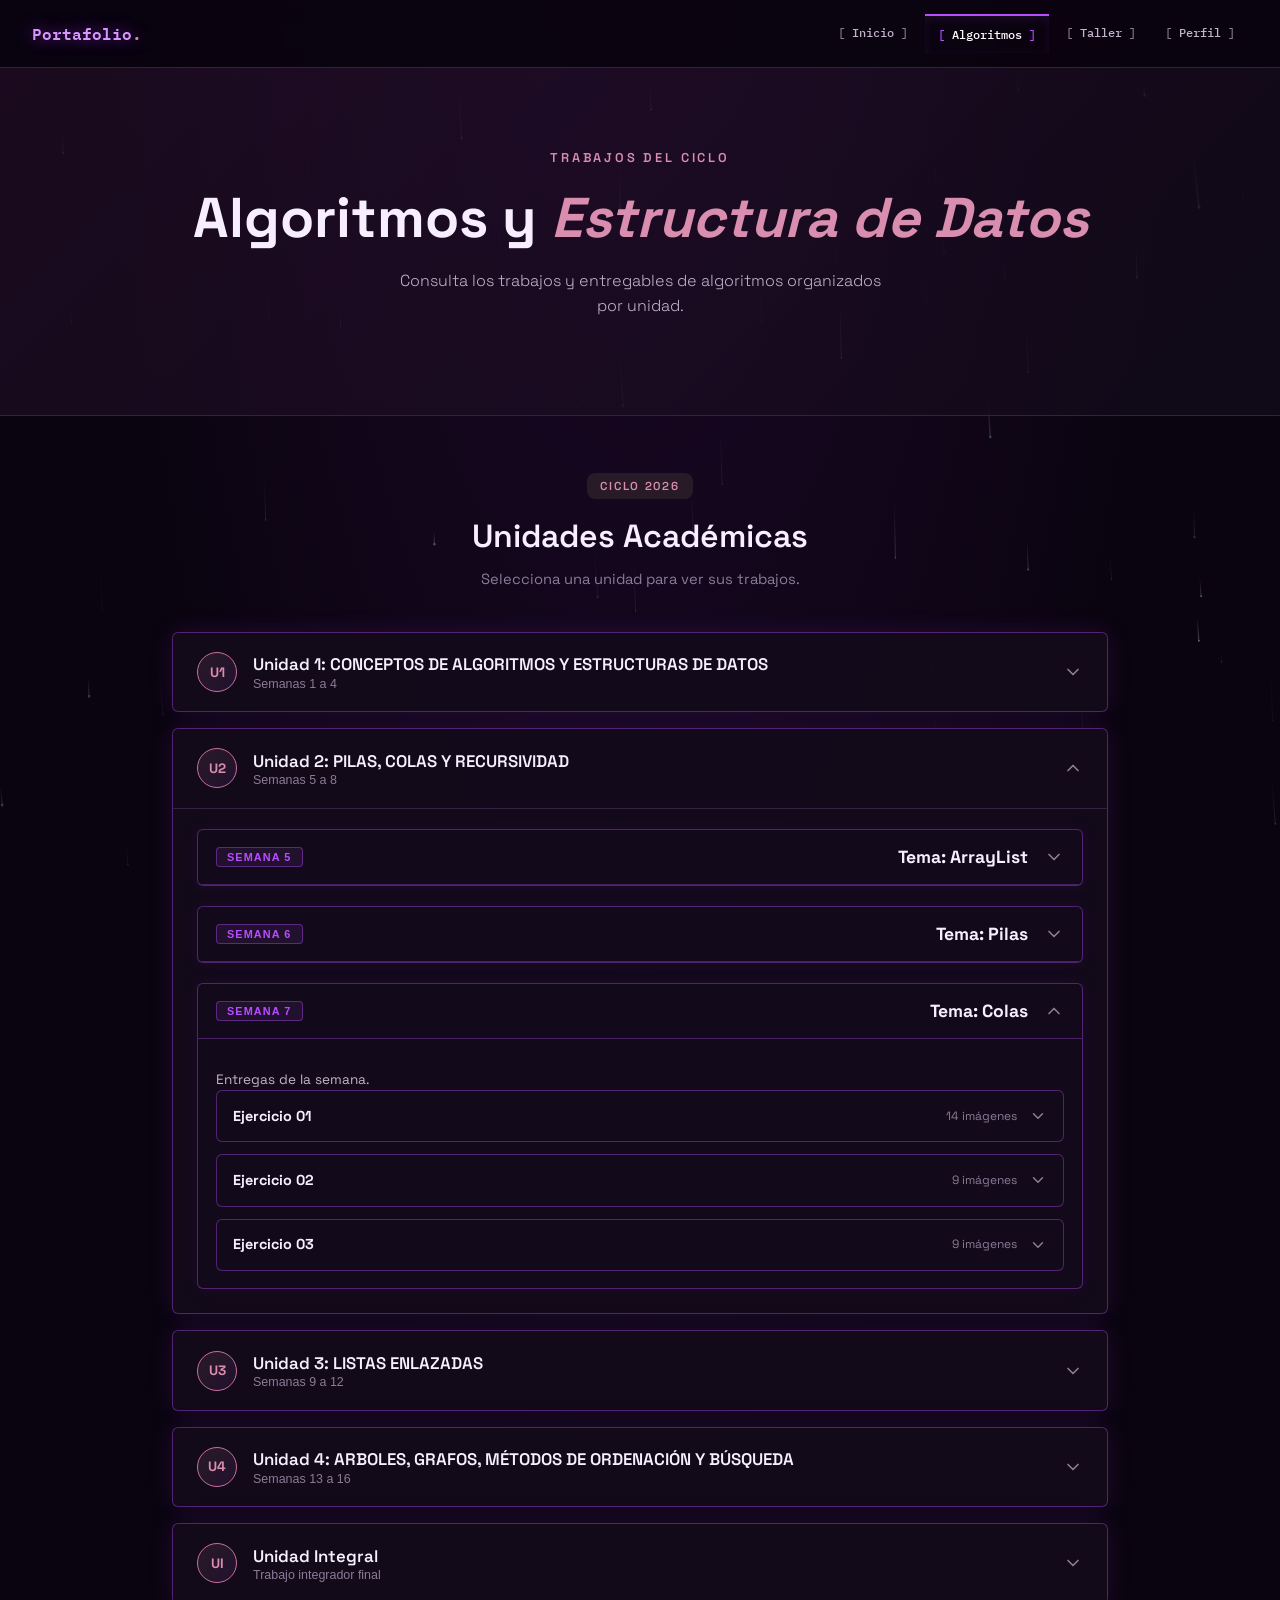
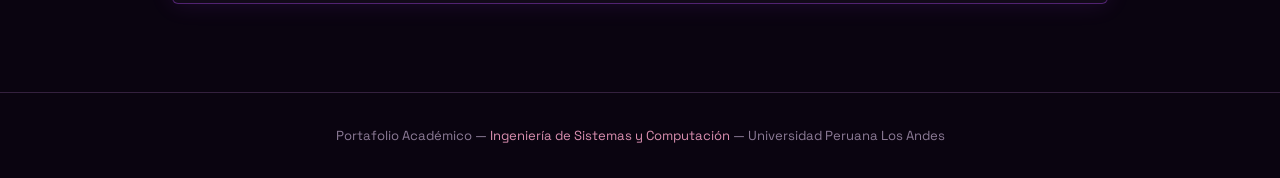
==== commit 6634d92b: "feat: add Unit 2 Week 7 Colas exercises to algorithms page" ====
--- a/algoritmos.html
+++ b/algoritmos.html
@@ -1484,8 +1484,8 @@
                   </div>
                 </div>
               </article>
-              <article class="card card--files week-panel is-open" id="u2-semana-6">
-                <button class="week-panel__header" type="button" aria-expanded="true" aria-controls="week-6-body">
+              <article class="card card--files week-panel" id="u2-semana-6">
+                <button class="week-panel__header" type="button" aria-expanded="false" aria-controls="week-6-body">
                   <span class="card__badge">Semana 6</span>
                   <span class="week-panel__title">Tema: Pilas</span>
                   <svg class="week-panel__chevron" viewBox="0 0 24 24" aria-hidden="true">
@@ -1814,6 +1814,373 @@
                       <div class="file-item__actions"><a href="https://github.com/sacijim/portafolio/releases/download/semana06-algoritmo-corregido/03-M8.png" class="file-item__view"
                           data-full="https://github.com/sacijim/portafolio/releases/download/semana06-algoritmo-corregido/03-M8.png" data-title="Semana 6 · Ejercicio 03 · M8">Visualizar</a><a
                           href="https://github.com/sacijim/portafolio/releases/download/semana06-algoritmo-corregido/03-M8.png" download="03-M8.png" class="file-item__download">Descargar</a>
+                      </div>
+                    </div>
+                      </div>
+                    </details>
+                  </div>
+                </div>
+              </article>
+              <article class="card card--files week-panel is-open" id="u2-semana-7">
+                <button class="week-panel__header" type="button" aria-expanded="true" aria-controls="week-7-body">
+                  <span class="card__badge">Semana 7</span>
+                  <span class="week-panel__title">Tema: Colas</span>
+                  <svg class="week-panel__chevron" viewBox="0 0 24 24" aria-hidden="true">
+                    <polyline points="6 9 12 15 18 9" />
+                  </svg>
+                </button>
+                <div class="week-panel__body" id="week-7-body">
+                  <p class="card__desc">Entregas de la semana.</p>
+                  <div class="exercise-list" aria-label="Ejercicios de la semana 7">
+                    <details class="exercise-group">
+                      <summary class="exercise-group__header">
+                        <span class="exercise-group__title">Ejercicio 01</span>
+                        <span class="exercise-group__count">14 imágenes</span>
+                        <svg class="exercise-group__chevron" viewBox="0 0 24 24" aria-hidden="true">
+                          <polyline points="6 9 12 15 18 9" />
+                        </svg>
+                      </summary>
+                      <div class="file-list" aria-label="Imágenes del ejercicio 1">
+                    <div class="file-item">
+                      <div class="file-item__meta">
+                        <img class="file-item__thumb" src="https://github.com/sacijim/portafolio/releases/download/semana07-algoritmos/01-M1.png" alt="Ejercicio 01, imagen M1" loading="lazy" />
+                        <div class="file-item__body"><strong>Método 1</strong><small>insertar()  [Encolar]</small></div>
+                      </div>
+                      <div class="file-item__actions"><a href="https://github.com/sacijim/portafolio/releases/download/semana07-algoritmos/01-M1.png" class="file-item__view"
+                          data-full="https://github.com/sacijim/portafolio/releases/download/semana07-algoritmos/01-M1.png" data-title="Semana 7 · Ejercicio 01 · M1">Visualizar</a><a
+                          href="https://github.com/sacijim/portafolio/releases/download/semana07-algoritmos/01-M1.png" download="01-M1.png" class="file-item__download">Descargar</a>
+                      </div>
+                    </div>
+                    <div class="file-item">
+                      <div class="file-item__meta">
+                        <img class="file-item__thumb" src="https://github.com/sacijim/portafolio/releases/download/semana07-algoritmos/01-M2.png" alt="Ejercicio 01, imagen M2" loading="lazy" />
+                        <div class="file-item__body"><strong>Método 2</strong><small>eliminar()  [Desencolar]</small></div>
+                      </div>
+                      <div class="file-item__actions"><a href="https://github.com/sacijim/portafolio/releases/download/semana07-algoritmos/01-M2.png" class="file-item__view"
+                          data-full="https://github.com/sacijim/portafolio/releases/download/semana07-algoritmos/01-M2.png" data-title="Semana 7 · Ejercicio 01 · M2">Visualizar</a><a
+                          href="https://github.com/sacijim/portafolio/releases/download/semana07-algoritmos/01-M2.png" download="01-M2.png" class="file-item__download">Descargar</a>
+                      </div>
+                    </div>
+                    <div class="file-item">
+                      <div class="file-item__meta">
+                        <img class="file-item__thumb" src="https://github.com/sacijim/portafolio/releases/download/semana07-algoritmos/01-M3.png" alt="Ejercicio 01, imagen M3" loading="lazy" />
+                        <div class="file-item__body"><strong>Método 3</strong><small>consultar()  [Ver frente]</small></div>
+                      </div>
+                      <div class="file-item__actions"><a href="https://github.com/sacijim/portafolio/releases/download/semana07-algoritmos/01-M3.png" class="file-item__view"
+                          data-full="https://github.com/sacijim/portafolio/releases/download/semana07-algoritmos/01-M3.png" data-title="Semana 7 · Ejercicio 01 · M3">Visualizar</a><a
+                          href="https://github.com/sacijim/portafolio/releases/download/semana07-algoritmos/01-M3.png" download="01-M3.png" class="file-item__download">Descargar</a>
+                      </div>
+                    </div>
+                    <div class="file-item">
+                      <div class="file-item__meta">
+                        <img class="file-item__thumb" src="https://github.com/sacijim/portafolio/releases/download/semana07-algoritmos/01-M4.png" alt="Ejercicio 01, imagen M4" loading="lazy" />
+                        <div class="file-item__body"><strong>Método 4</strong><small>mostrarTodos()</small></div>
+                      </div>
+                      <div class="file-item__actions"><a href="https://github.com/sacijim/portafolio/releases/download/semana07-algoritmos/01-M4.png" class="file-item__view"
+                          data-full="https://github.com/sacijim/portafolio/releases/download/semana07-algoritmos/01-M4.png" data-title="Semana 7 · Ejercicio 01 · M4">Visualizar</a><a
+                          href="https://github.com/sacijim/portafolio/releases/download/semana07-algoritmos/01-M4.png" download="01-M4.png" class="file-item__download">Descargar</a>
+                      </div>
+                    </div>
+                    <div class="file-item">
+                      <div class="file-item__meta">
+                        <img class="file-item__thumb" src="https://github.com/sacijim/portafolio/releases/download/semana07-algoritmos/01-M5.png" alt="Ejercicio 01, imagen M5" loading="lazy" />
+                        <div class="file-item__body"><strong>Método 5</strong><small>estaVacia()</small></div>
+                      </div>
+                      <div class="file-item__actions"><a href="https://github.com/sacijim/portafolio/releases/download/semana07-algoritmos/01-M5.png" class="file-item__view"
+                          data-full="https://github.com/sacijim/portafolio/releases/download/semana07-algoritmos/01-M5.png" data-title="Semana 7 · Ejercicio 01 · M5">Visualizar</a><a
+                          href="https://github.com/sacijim/portafolio/releases/download/semana07-algoritmos/01-M5.png" download="01-M5.png" class="file-item__download">Descargar</a>
+                      </div>
+                    </div>
+                    <div class="file-item">
+                      <div class="file-item__meta">
+                        <img class="file-item__thumb" src="https://github.com/sacijim/portafolio/releases/download/semana07-algoritmos/01-M6.png" alt="Ejercicio 01, imagen M6" loading="lazy" />
+                        <div class="file-item__body"><strong>Método 6</strong><small>estaLlena()</small></div>
+                      </div>
+                      <div class="file-item__actions"><a href="https://github.com/sacijim/portafolio/releases/download/semana07-algoritmos/01-M6.png" class="file-item__view"
+                          data-full="https://github.com/sacijim/portafolio/releases/download/semana07-algoritmos/01-M6.png" data-title="Semana 7 · Ejercicio 01 · M6">Visualizar</a><a
+                          href="https://github.com/sacijim/portafolio/releases/download/semana07-algoritmos/01-M6.png" download="01-M6.png" class="file-item__download">Descargar</a>
+                      </div>
+                    </div>
+                    <div class="file-item">
+                      <div class="file-item__meta">
+                        <img class="file-item__thumb" src="https://github.com/sacijim/portafolio/releases/download/semana07-algoritmos/01-M7.png" alt="Ejercicio 01, imagen M7" loading="lazy" />
+                        <div class="file-item__body"><strong>Método 7</strong><small>tamano()</small></div>
+                      </div>
+                      <div class="file-item__actions"><a href="https://github.com/sacijim/portafolio/releases/download/semana07-algoritmos/01-M7.png" class="file-item__view"
+                          data-full="https://github.com/sacijim/portafolio/releases/download/semana07-algoritmos/01-M7.png" data-title="Semana 7 · Ejercicio 01 · M7">Visualizar</a><a
+                          href="https://github.com/sacijim/portafolio/releases/download/semana07-algoritmos/01-M7.png" download="01-M7.png" class="file-item__download">Descargar</a>
+                      </div>
+                    </div>
+                    <div class="file-item">
+                      <div class="file-item__meta">
+                        <img class="file-item__thumb" src="https://github.com/sacijim/portafolio/releases/download/semana07-algoritmos/01-M8.png" alt="Ejercicio 01, imagen M8" loading="lazy" />
+                        <div class="file-item__body"><strong>Método 8</strong><small>buscarPorCodigo()</small></div>
+                      </div>
+                      <div class="file-item__actions"><a href="https://github.com/sacijim/portafolio/releases/download/semana07-algoritmos/01-M8.png" class="file-item__view"
+                          data-full="https://github.com/sacijim/portafolio/releases/download/semana07-algoritmos/01-M8.png" data-title="Semana 7 · Ejercicio 01 · M8">Visualizar</a><a
+                          href="https://github.com/sacijim/portafolio/releases/download/semana07-algoritmos/01-M8.png" download="01-M8.png" class="file-item__download">Descargar</a>
+                      </div>
+                    </div>
+                    <div class="file-item">
+                      <div class="file-item__meta">
+                        <img class="file-item__thumb" src="https://github.com/sacijim/portafolio/releases/download/semana07-algoritmos/01-M9.png" alt="Ejercicio 01, imagen M9" loading="lazy" />
+                        <div class="file-item__body"><strong>Método 9</strong><small>promedioGeneral()</small></div>
+                      </div>
+                      <div class="file-item__actions"><a href="https://github.com/sacijim/portafolio/releases/download/semana07-algoritmos/01-M9.png" class="file-item__view"
+                          data-full="https://github.com/sacijim/portafolio/releases/download/semana07-algoritmos/01-M9.png" data-title="Semana 7 · Ejercicio 01 · M9">Visualizar</a><a
+                          href="https://github.com/sacijim/portafolio/releases/download/semana07-algoritmos/01-M9.png" download="01-M9.png" class="file-item__download">Descargar</a>
+                      </div>
+                    </div>
+                    <div class="file-item">
+                      <div class="file-item__meta">
+                        <img class="file-item__thumb" src="https://github.com/sacijim/portafolio/releases/download/semana07-algoritmos/01-M10.png" alt="Ejercicio 01, imagen M10" loading="lazy" />
+                        <div class="file-item__body"><strong>Método 10</strong><small>filtrarPorRendimiento()</small></div>
+                      </div>
+                      <div class="file-item__actions"><a href="https://github.com/sacijim/portafolio/releases/download/semana07-algoritmos/01-M10.png" class="file-item__view"
+                          data-full="https://github.com/sacijim/portafolio/releases/download/semana07-algoritmos/01-M10.png" data-title="Semana 7 · Ejercicio 01 · M10">Visualizar</a><a
+                          href="https://github.com/sacijim/portafolio/releases/download/semana07-algoritmos/01-M10.png" download="01-M10.png" class="file-item__download">Descargar</a>
+                      </div>
+                    </div>
+                    <div class="file-item">
+                      <div class="file-item__meta">
+                        <img class="file-item__thumb" src="https://github.com/sacijim/portafolio/releases/download/semana07-algoritmos/01-M11.png" alt="Ejercicio 01, imagen M11" loading="lazy" />
+                        <div class="file-item__body"><strong>Método 11</strong><small>alumnoMayor/MenorPromedio()</small></div>
+                      </div>
+                      <div class="file-item__actions"><a href="https://github.com/sacijim/portafolio/releases/download/semana07-algoritmos/01-M11.png" class="file-item__view"
+                          data-full="https://github.com/sacijim/portafolio/releases/download/semana07-algoritmos/01-M11.png" data-title="Semana 7 · Ejercicio 01 · M11">Visualizar</a><a
+                          href="https://github.com/sacijim/portafolio/releases/download/semana07-algoritmos/01-M11.png" download="01-M11.png" class="file-item__download">Descargar</a>
+                      </div>
+                    </div>
+                    <div class="file-item">
+                      <div class="file-item__meta">
+                        <img class="file-item__thumb" src="https://github.com/sacijim/portafolio/releases/download/semana07-algoritmos/01-M12.png" alt="Ejercicio 01, imagen M12" loading="lazy" />
+                        <div class="file-item__body"><strong>Método 12</strong><small>invertir()</small></div>
+                      </div>
+                      <div class="file-item__actions"><a href="https://github.com/sacijim/portafolio/releases/download/semana07-algoritmos/01-M12.png" class="file-item__view"
+                          data-full="https://github.com/sacijim/portafolio/releases/download/semana07-algoritmos/01-M12.png" data-title="Semana 7 · Ejercicio 01 · M12">Visualizar</a><a
+                          href="https://github.com/sacijim/portafolio/releases/download/semana07-algoritmos/01-M12.png" download="01-M12.png" class="file-item__download">Descargar</a>
+                      </div>
+                    </div>
+                    <div class="file-item">
+                      <div class="file-item__meta">
+                        <img class="file-item__thumb" src="https://github.com/sacijim/portafolio/releases/download/semana07-algoritmos/01-M13.png" alt="Ejercicio 01, imagen M13" loading="lazy" />
+                        <div class="file-item__body"><strong>Método 13</strong><small>eliminarPorCodigo()</small></div>
+                      </div>
+                      <div class="file-item__actions"><a href="https://github.com/sacijim/portafolio/releases/download/semana07-algoritmos/01-M13.png" class="file-item__view"
+                          data-full="https://github.com/sacijim/portafolio/releases/download/semana07-algoritmos/01-M13.png" data-title="Semana 7 · Ejercicio 01 · M13">Visualizar</a><a
+                          href="https://github.com/sacijim/portafolio/releases/download/semana07-algoritmos/01-M13.png" download="01-M13.png" class="file-item__download">Descargar</a>
+                      </div>
+                    </div>
+                    <div class="file-item">
+                      <div class="file-item__meta">
+                        <img class="file-item__thumb" src="https://github.com/sacijim/portafolio/releases/download/semana07-algoritmos/01-M14.png" alt="Ejercicio 01, imagen M14" loading="lazy" />
+                        <div class="file-item__body"><strong>Método 14</strong><small>menu()  ·  0. Salir</small></div>
+                      </div>
+                      <div class="file-item__actions"><a href="https://github.com/sacijim/portafolio/releases/download/semana07-algoritmos/01-M14.png" class="file-item__view"
+                          data-full="https://github.com/sacijim/portafolio/releases/download/semana07-algoritmos/01-M14.png" data-title="Semana 7 · Ejercicio 01 · M14">Visualizar</a><a
+                          href="https://github.com/sacijim/portafolio/releases/download/semana07-algoritmos/01-M14.png" download="01-M14.png" class="file-item__download">Descargar</a>
+                      </div>
+                    </div>
+                      </div>
+                    </details>
+                    <details class="exercise-group">
+                      <summary class="exercise-group__header">
+                        <span class="exercise-group__title">Ejercicio 02</span>
+                        <span class="exercise-group__count">9 imágenes</span>
+                        <svg class="exercise-group__chevron" viewBox="0 0 24 24" aria-hidden="true">
+                          <polyline points="6 9 12 15 18 9" />
+                        </svg>
+                      </summary>
+                      <div class="file-list" aria-label="Imágenes del ejercicio 2">
+                    <div class="file-item">
+                      <div class="file-item__meta">
+                        <img class="file-item__thumb" src="https://github.com/sacijim/portafolio/releases/download/semana07-algoritmos/02-M1.png" alt="Ejercicio 02, imagen M1" loading="lazy" />
+                        <div class="file-item__body"><strong>Método 1</strong><small>encolar()  [Generar ticket]</small></div>
+                      </div>
+                      <div class="file-item__actions"><a href="https://github.com/sacijim/portafolio/releases/download/semana07-algoritmos/02-M1.png" class="file-item__view"
+                          data-full="https://github.com/sacijim/portafolio/releases/download/semana07-algoritmos/02-M1.png" data-title="Semana 7 · Ejercicio 02 · M1">Visualizar</a><a
+                          href="https://github.com/sacijim/portafolio/releases/download/semana07-algoritmos/02-M1.png" download="02-M1.png" class="file-item__download">Descargar</a>
+                      </div>
+                    </div>
+                    <div class="file-item">
+                      <div class="file-item__meta">
+                        <img class="file-item__thumb" src="https://github.com/sacijim/portafolio/releases/download/semana07-algoritmos/02-M2.png" alt="Ejercicio 02, imagen M2" loading="lazy" />
+                        <div class="file-item__body"><strong>Método 2</strong><small>desencolar()  [Atender]</small></div>
+                      </div>
+                      <div class="file-item__actions"><a href="https://github.com/sacijim/portafolio/releases/download/semana07-algoritmos/02-M2.png" class="file-item__view"
+                          data-full="https://github.com/sacijim/portafolio/releases/download/semana07-algoritmos/02-M2.png" data-title="Semana 7 · Ejercicio 02 · M2">Visualizar</a><a
+                          href="https://github.com/sacijim/portafolio/releases/download/semana07-algoritmos/02-M2.png" download="02-M2.png" class="file-item__download">Descargar</a>
+                      </div>
+                    </div>
+                    <div class="file-item">
+                      <div class="file-item__meta">
+                        <img class="file-item__thumb" src="https://github.com/sacijim/portafolio/releases/download/semana07-algoritmos/02-M3.png" alt="Ejercicio 02, imagen M3" loading="lazy" />
+                        <div class="file-item__body"><strong>Método 3</strong><small>consultarSiguiente()  [Peek]</small></div>
+                      </div>
+                      <div class="file-item__actions"><a href="https://github.com/sacijim/portafolio/releases/download/semana07-algoritmos/02-M3.png" class="file-item__view"
+                          data-full="https://github.com/sacijim/portafolio/releases/download/semana07-algoritmos/02-M3.png" data-title="Semana 7 · Ejercicio 02 · M3">Visualizar</a><a
+                          href="https://github.com/sacijim/portafolio/releases/download/semana07-algoritmos/02-M3.png" download="02-M3.png" class="file-item__download">Descargar</a>
+                      </div>
+                    </div>
+                    <div class="file-item">
+                      <div class="file-item__meta">
+                        <img class="file-item__thumb" src="https://github.com/sacijim/portafolio/releases/download/semana07-algoritmos/02-M4.png" alt="Ejercicio 02, imagen M4" loading="lazy" />
+                        <div class="file-item__body"><strong>Método 4</strong><small>mostrarCola()</small></div>
+                      </div>
+                      <div class="file-item__actions"><a href="https://github.com/sacijim/portafolio/releases/download/semana07-algoritmos/02-M4.png" class="file-item__view"
+                          data-full="https://github.com/sacijim/portafolio/releases/download/semana07-algoritmos/02-M4.png" data-title="Semana 7 · Ejercicio 02 · M4">Visualizar</a><a
+                          href="https://github.com/sacijim/portafolio/releases/download/semana07-algoritmos/02-M4.png" download="02-M4.png" class="file-item__download">Descargar</a>
+                      </div>
+                    </div>
+                    <div class="file-item">
+                      <div class="file-item__meta">
+                        <img class="file-item__thumb" src="https://github.com/sacijim/portafolio/releases/download/semana07-algoritmos/02-M5.png" alt="Ejercicio 02, imagen M5" loading="lazy" />
+                        <div class="file-item__body"><strong>Método 5</strong><small>estaVacia()</small></div>
+                      </div>
+                      <div class="file-item__actions"><a href="https://github.com/sacijim/portafolio/releases/download/semana07-algoritmos/02-M5.png" class="file-item__view"
+                          data-full="https://github.com/sacijim/portafolio/releases/download/semana07-algoritmos/02-M5.png" data-title="Semana 7 · Ejercicio 02 · M5">Visualizar</a><a
+                          href="https://github.com/sacijim/portafolio/releases/download/semana07-algoritmos/02-M5.png" download="02-M5.png" class="file-item__download">Descargar</a>
+                      </div>
+                    </div>
+                    <div class="file-item">
+                      <div class="file-item__meta">
+                        <img class="file-item__thumb" src="https://github.com/sacijim/portafolio/releases/download/semana07-algoritmos/02-M6.png" alt="Ejercicio 02, imagen M6" loading="lazy" />
+                        <div class="file-item__body"><strong>Método 6</strong><small>buscarCliente()</small></div>
+                      </div>
+                      <div class="file-item__actions"><a href="https://github.com/sacijim/portafolio/releases/download/semana07-algoritmos/02-M6.png" class="file-item__view"
+                          data-full="https://github.com/sacijim/portafolio/releases/download/semana07-algoritmos/02-M6.png" data-title="Semana 7 · Ejercicio 02 · M6">Visualizar</a><a
+                          href="https://github.com/sacijim/portafolio/releases/download/semana07-algoritmos/02-M6.png" download="02-M6.png" class="file-item__download">Descargar</a>
+                      </div>
+                    </div>
+                    <div class="file-item">
+                      <div class="file-item__meta">
+                        <img class="file-item__thumb" src="https://github.com/sacijim/portafolio/releases/download/semana07-algoritmos/02-M7.png" alt="Ejercicio 02, imagen M7" loading="lazy" />
+                        <div class="file-item__body"><strong>Método 7</strong><small>filtrarPorTramite()</small></div>
+                      </div>
+                      <div class="file-item__actions"><a href="https://github.com/sacijim/portafolio/releases/download/semana07-algoritmos/02-M7.png" class="file-item__view"
+                          data-full="https://github.com/sacijim/portafolio/releases/download/semana07-algoritmos/02-M7.png" data-title="Semana 7 · Ejercicio 02 · M7">Visualizar</a><a
+                          href="https://github.com/sacijim/portafolio/releases/download/semana07-algoritmos/02-M7.png" download="02-M7.png" class="file-item__download">Descargar</a>
+                      </div>
+                    </div>
+                    <div class="file-item">
+                      <div class="file-item__meta">
+                        <img class="file-item__thumb" src="https://github.com/sacijim/portafolio/releases/download/semana07-algoritmos/02-M8.png" alt="Ejercicio 02, imagen M8" loading="lazy" />
+                        <div class="file-item__body"><strong>Método 8</strong><small>eliminarPorTicket()</small></div>
+                      </div>
+                      <div class="file-item__actions"><a href="https://github.com/sacijim/portafolio/releases/download/semana07-algoritmos/02-M8.png" class="file-item__view"
+                          data-full="https://github.com/sacijim/portafolio/releases/download/semana07-algoritmos/02-M8.png" data-title="Semana 7 · Ejercicio 02 · M8">Visualizar</a><a
+                          href="https://github.com/sacijim/portafolio/releases/download/semana07-algoritmos/02-M8.png" download="02-M8.png" class="file-item__download">Descargar</a>
+                      </div>
+                    </div>
+                    <div class="file-item">
+                      <div class="file-item__meta">
+                        <img class="file-item__thumb" src="https://github.com/sacijim/portafolio/releases/download/semana07-algoritmos/02-M9.png" alt="Ejercicio 02, imagen M9" loading="lazy" />
+                        <div class="file-item__body"><strong>Método 9</strong><small>menu()  ·  9. Salir</small></div>
+                      </div>
+                      <div class="file-item__actions"><a href="https://github.com/sacijim/portafolio/releases/download/semana07-algoritmos/02-M9.png" class="file-item__view"
+                          data-full="https://github.com/sacijim/portafolio/releases/download/semana07-algoritmos/02-M9.png" data-title="Semana 7 · Ejercicio 02 · M9">Visualizar</a><a
+                          href="https://github.com/sacijim/portafolio/releases/download/semana07-algoritmos/02-M9.png" download="02-M9.png" class="file-item__download">Descargar</a>
+                      </div>
+                    </div>
+                      </div>
+                    </details>
+                    <details class="exercise-group">
+                      <summary class="exercise-group__header">
+                        <span class="exercise-group__title">Ejercicio 03</span>
+                        <span class="exercise-group__count">9 imágenes</span>
+                        <svg class="exercise-group__chevron" viewBox="0 0 24 24" aria-hidden="true">
+                          <polyline points="6 9 12 15 18 9" />
+                        </svg>
+                      </summary>
+                      <div class="file-list" aria-label="Imágenes del ejercicio 3">
+                    <div class="file-item">
+                      <div class="file-item__meta">
+                        <img class="file-item__thumb" src="https://github.com/sacijim/portafolio/releases/download/semana07-algoritmos/03-M1.png" alt="Ejercicio 03, imagen M1" loading="lazy" />
+                        <div class="file-item__body"><strong>Método 1</strong><small>encolar()  [Registrar pedido]</small></div>
+                      </div>
+                      <div class="file-item__actions"><a href="https://github.com/sacijim/portafolio/releases/download/semana07-algoritmos/03-M1.png" class="file-item__view"
+                          data-full="https://github.com/sacijim/portafolio/releases/download/semana07-algoritmos/03-M1.png" data-title="Semana 7 · Ejercicio 03 · M1">Visualizar</a><a
+                          href="https://github.com/sacijim/portafolio/releases/download/semana07-algoritmos/03-M1.png" download="03-M1.png" class="file-item__download">Descargar</a>
+                      </div>
+                    </div>
+                    <div class="file-item">
+                      <div class="file-item__meta">
+                        <img class="file-item__thumb" src="https://github.com/sacijim/portafolio/releases/download/semana07-algoritmos/03-M2.png" alt="Ejercicio 03, imagen M2" loading="lazy" />
+                        <div class="file-item__body"><strong>Método 2</strong><small>despachar()</small></div>
+                      </div>
+                      <div class="file-item__actions"><a href="https://github.com/sacijim/portafolio/releases/download/semana07-algoritmos/03-M2.png" class="file-item__view"
+                          data-full="https://github.com/sacijim/portafolio/releases/download/semana07-algoritmos/03-M2.png" data-title="Semana 7 · Ejercicio 03 · M2">Visualizar</a><a
+                          href="https://github.com/sacijim/portafolio/releases/download/semana07-algoritmos/03-M2.png" download="03-M2.png" class="file-item__download">Descargar</a>
+                      </div>
+                    </div>
+                    <div class="file-item">
+                      <div class="file-item__meta">
+                        <img class="file-item__thumb" src="https://github.com/sacijim/portafolio/releases/download/semana07-algoritmos/03-M3.png" alt="Ejercicio 03, imagen M3" loading="lazy" />
+                        <div class="file-item__body"><strong>Método 3</strong><small>consultarSiguiente()  [Peek]</small></div>
+                      </div>
+                      <div class="file-item__actions"><a href="https://github.com/sacijim/portafolio/releases/download/semana07-algoritmos/03-M3.png" class="file-item__view"
+                          data-full="https://github.com/sacijim/portafolio/releases/download/semana07-algoritmos/03-M3.png" data-title="Semana 7 · Ejercicio 03 · M3">Visualizar</a><a
+                          href="https://github.com/sacijim/portafolio/releases/download/semana07-algoritmos/03-M3.png" download="03-M3.png" class="file-item__download">Descargar</a>
+                      </div>
+                    </div>
+                    <div class="file-item">
+                      <div class="file-item__meta">
+                        <img class="file-item__thumb" src="https://github.com/sacijim/portafolio/releases/download/semana07-algoritmos/03-M4.png" alt="Ejercicio 03, imagen M4" loading="lazy" />
+                        <div class="file-item__body"><strong>Método 4</strong><small>mostrarPendientes()</small></div>
+                      </div>
+                      <div class="file-item__actions"><a href="https://github.com/sacijim/portafolio/releases/download/semana07-algoritmos/03-M4.png" class="file-item__view"
+                          data-full="https://github.com/sacijim/portafolio/releases/download/semana07-algoritmos/03-M4.png" data-title="Semana 7 · Ejercicio 03 · M4">Visualizar</a><a
+                          href="https://github.com/sacijim/portafolio/releases/download/semana07-algoritmos/03-M4.png" download="03-M4.png" class="file-item__download">Descargar</a>
+                      </div>
+                    </div>
+                    <div class="file-item">
+                      <div class="file-item__meta">
+                        <img class="file-item__thumb" src="https://github.com/sacijim/portafolio/releases/download/semana07-algoritmos/03-M5.png" alt="Ejercicio 03, imagen M5" loading="lazy" />
+                        <div class="file-item__body"><strong>Método 5</strong><small>estaVacia()</small></div>
+                      </div>
+                      <div class="file-item__actions"><a href="https://github.com/sacijim/portafolio/releases/download/semana07-algoritmos/03-M5.png" class="file-item__view"
+                          data-full="https://github.com/sacijim/portafolio/releases/download/semana07-algoritmos/03-M5.png" data-title="Semana 7 · Ejercicio 03 · M5">Visualizar</a><a
+                          href="https://github.com/sacijim/portafolio/releases/download/semana07-algoritmos/03-M5.png" download="03-M5.png" class="file-item__download">Descargar</a>
+                      </div>
+                    </div>
+                    <div class="file-item">
+                      <div class="file-item__meta">
+                        <img class="file-item__thumb" src="https://github.com/sacijim/portafolio/releases/download/semana07-algoritmos/03-M6.png" alt="Ejercicio 03, imagen M6" loading="lazy" />
+                        <div class="file-item__body"><strong>Método 6</strong><small>buscarPedido()</small></div>
+                      </div>
+                      <div class="file-item__actions"><a href="https://github.com/sacijim/portafolio/releases/download/semana07-algoritmos/03-M6.png" class="file-item__view"
+                          data-full="https://github.com/sacijim/portafolio/releases/download/semana07-algoritmos/03-M6.png" data-title="Semana 7 · Ejercicio 03 · M6">Visualizar</a><a
+                          href="https://github.com/sacijim/portafolio/releases/download/semana07-algoritmos/03-M6.png" download="03-M6.png" class="file-item__download">Descargar</a>
+                      </div>
+                    </div>
+                    <div class="file-item">
+                      <div class="file-item__meta">
+                        <img class="file-item__thumb" src="https://github.com/sacijim/portafolio/releases/download/semana07-algoritmos/03-M7.png" alt="Ejercicio 03, imagen M7" loading="lazy" />
+                        <div class="file-item__body"><strong>Método 7</strong><small>calcularMontoTotal()</small></div>
+                      </div>
+                      <div class="file-item__actions"><a href="https://github.com/sacijim/portafolio/releases/download/semana07-algoritmos/03-M7.png" class="file-item__view"
+                          data-full="https://github.com/sacijim/portafolio/releases/download/semana07-algoritmos/03-M7.png" data-title="Semana 7 · Ejercicio 03 · M7">Visualizar</a><a
+                          href="https://github.com/sacijim/portafolio/releases/download/semana07-algoritmos/03-M7.png" download="03-M7.png" class="file-item__download">Descargar</a>
+                      </div>
+                    </div>
+                    <div class="file-item">
+                      <div class="file-item__meta">
+                        <img class="file-item__thumb" src="https://github.com/sacijim/portafolio/releases/download/semana07-algoritmos/03-M8.png" alt="Ejercicio 03, imagen M8" loading="lazy" />
+                        <div class="file-item__body"><strong>Método 8</strong><small>cancelarPedido()</small></div>
+                      </div>
+                      <div class="file-item__actions"><a href="https://github.com/sacijim/portafolio/releases/download/semana07-algoritmos/03-M8.png" class="file-item__view"
+                          data-full="https://github.com/sacijim/portafolio/releases/download/semana07-algoritmos/03-M8.png" data-title="Semana 7 · Ejercicio 03 · M8">Visualizar</a><a
+                          href="https://github.com/sacijim/portafolio/releases/download/semana07-algoritmos/03-M8.png" download="03-M8.png" class="file-item__download">Descargar</a>
+                      </div>
+                    </div>
+                    <div class="file-item">
+                      <div class="file-item__meta">
+                        <img class="file-item__thumb" src="https://github.com/sacijim/portafolio/releases/download/semana07-algoritmos/03-M9.png" alt="Ejercicio 03, imagen M9" loading="lazy" />
+                        <div class="file-item__body"><strong>Método 9</strong><small>menu()  ·  9. Salir</small></div>
+                      </div>
+                      <div class="file-item__actions"><a href="https://github.com/sacijim/portafolio/releases/download/semana07-algoritmos/03-M9.png" class="file-item__view"
+                          data-full="https://github.com/sacijim/portafolio/releases/download/semana07-algoritmos/03-M9.png" data-title="Semana 7 · Ejercicio 03 · M9">Visualizar</a><a
+                          href="https://github.com/sacijim/portafolio/releases/download/semana07-algoritmos/03-M9.png" download="03-M9.png" class="file-item__download">Descargar</a>
                       </div>
                     </div>
                       </div>
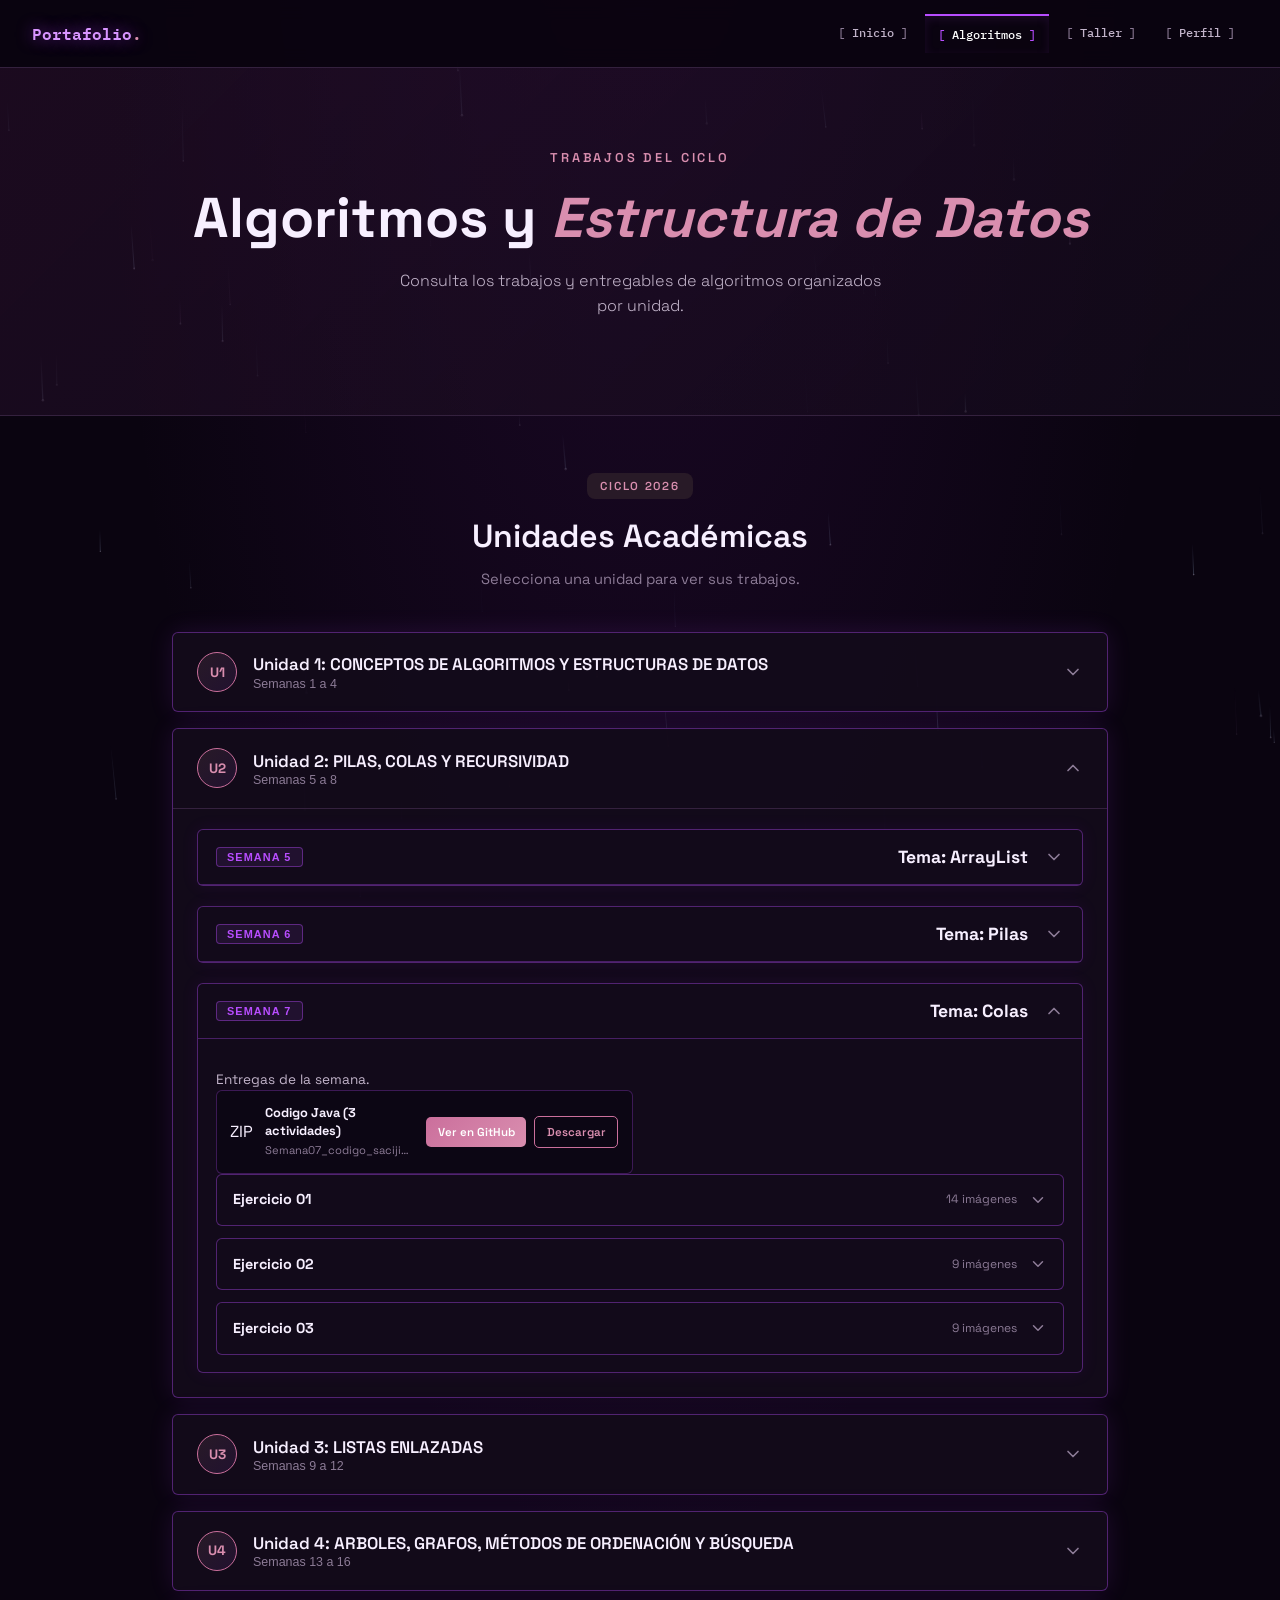
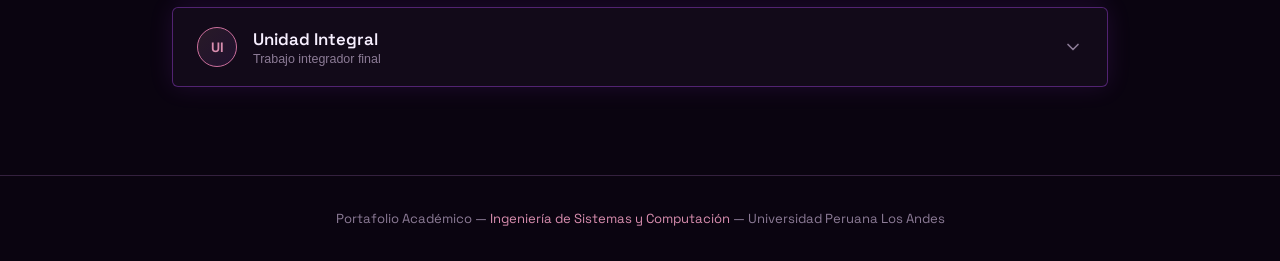
==== commit 6f8eb049: "feat: add Java code download link for week 7 deliverables in algoritmos.html" ====
--- a/algoritmos.html
+++ b/algoritmos.html
@@ -1831,6 +1831,18 @@
                 </button>
                 <div class="week-panel__body" id="week-7-body">
                   <p class="card__desc">Entregas de la semana.</p>
+                  <div class="file-list" aria-label="Codigo de la semana 7">
+                    <div class="file-item">
+                      <div class="file-item__meta"><span class="file-item__icon">ZIP</span>
+                        <div class="file-item__body"><strong>Codigo Java (3 actividades)</strong><small>Semana07_codigo_sacijim.zip · GitHub</small></div>
+                      </div>
+                      <div class="file-item__actions"><a
+                          href="https://github.com/sacijim/portafolio/releases/tag/semana07-algoritmos" target="_blank"
+                          rel="noopener" class="file-item__view">Ver en GitHub</a><a
+                          href="https://github.com/sacijim/portafolio/releases/download/semana07-algoritmos/Semana07_codigo_sacijim.zip"
+                          class="file-item__download">Descargar</a></div>
+                    </div>
+                  </div>
                   <div class="exercise-list" aria-label="Ejercicios de la semana 7">
                     <details class="exercise-group">
                       <summary class="exercise-group__header">
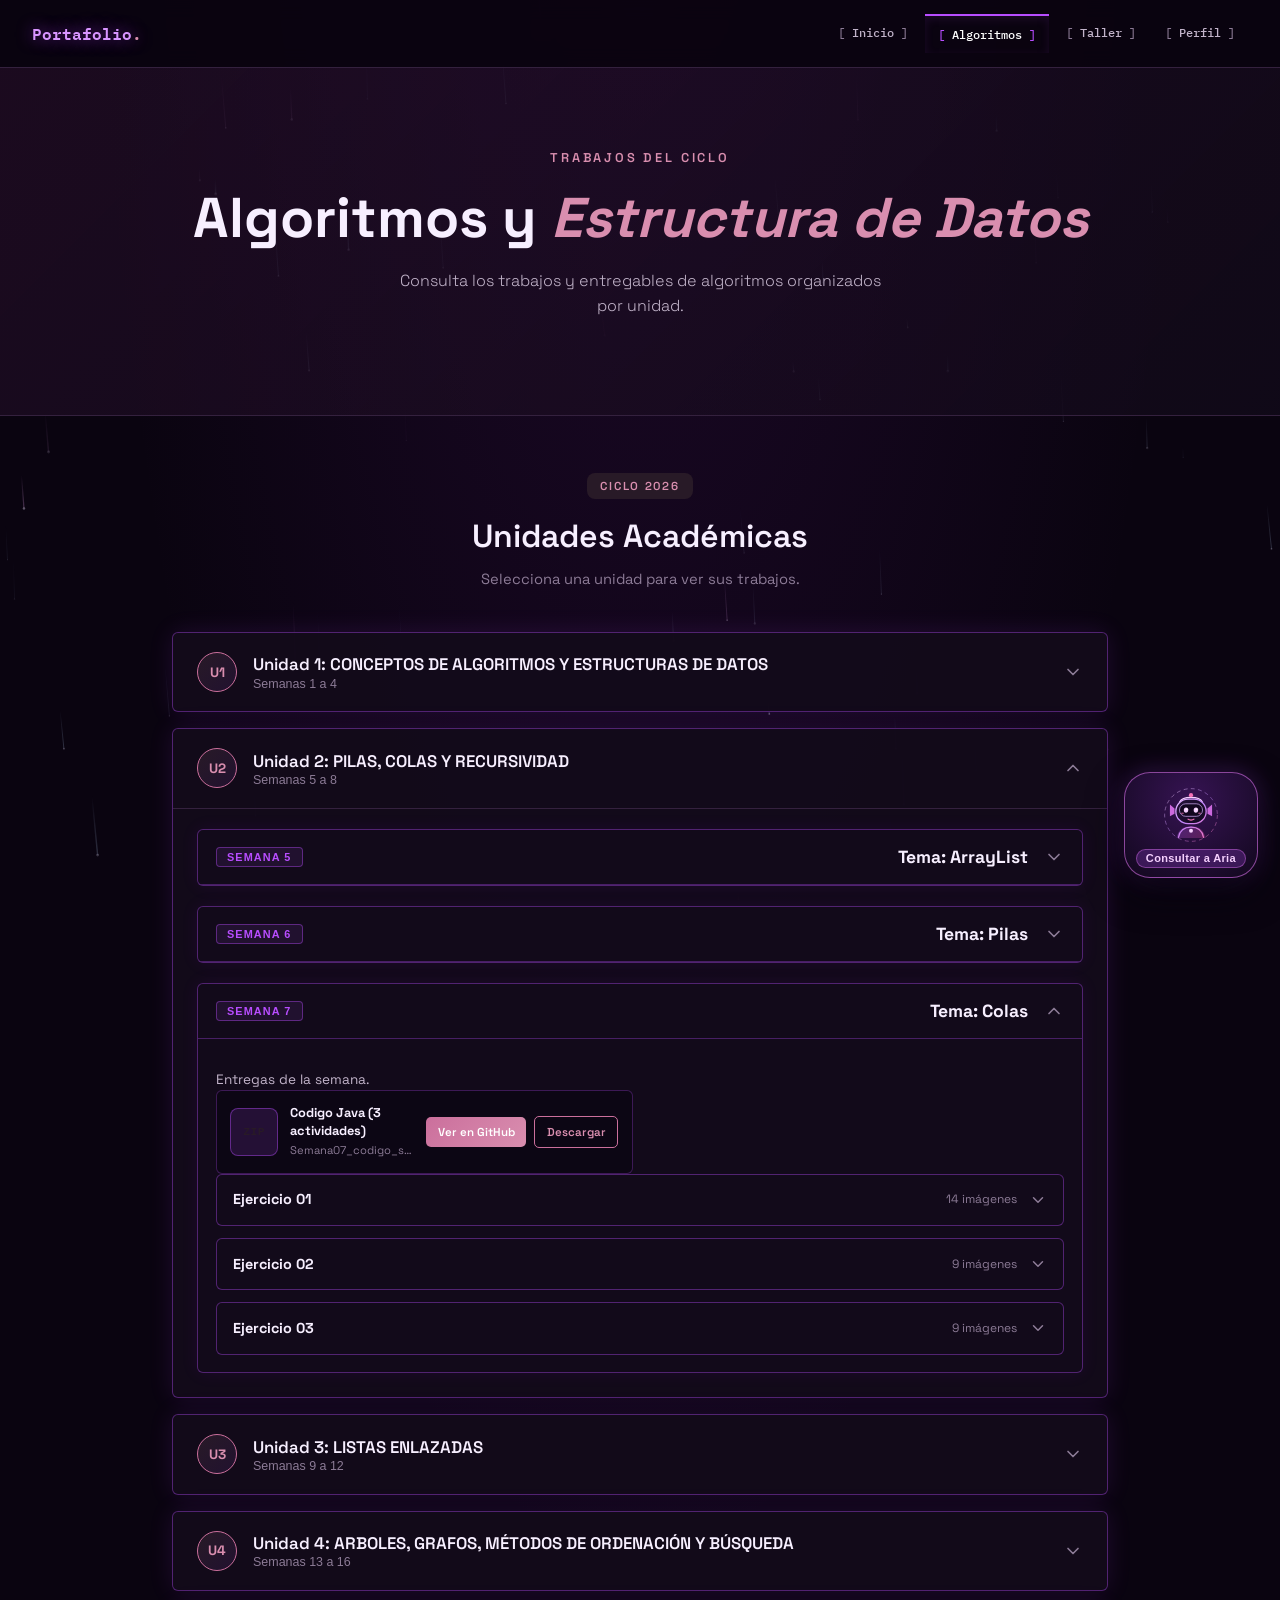
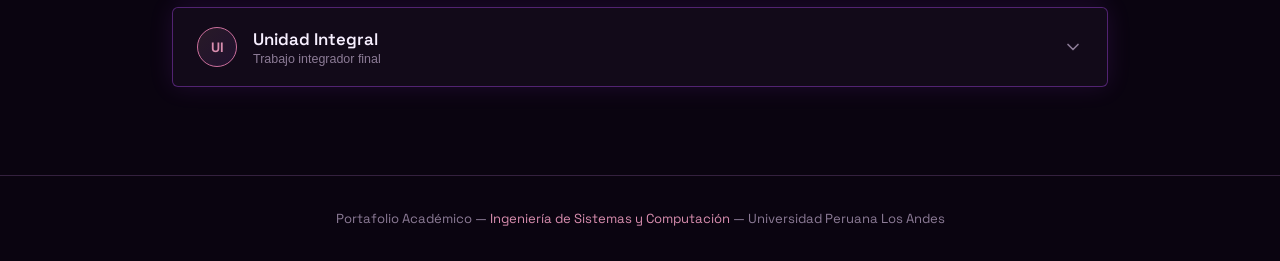
==== commit a1dafc96: "feat: add interactive portfolio website with chatbot and algorithmic workshop modules" ====
--- a/algoritmos.html
+++ b/algoritmos.html
@@ -8,248 +8,8 @@
   <title>Portafolio | Algoritmos</title>
   <link rel="stylesheet" href="css/style.css?v=20261001" />
   <script src="js/star-rain.js" defer></script>
-  <style id="lightbox-zoom-styles">
-    /* ============================================================
-       LIGHTBOX MEJORADO CON ZOOM REAL, PAN Y CONTROLES VISIBLES
-       ============================================================ */
-    .lightbox {
-      position: fixed;
-      inset: 0;
-      background: rgba(6, 6, 10, 0.96) !important;
-      backdrop-filter: blur(10px);
-      -webkit-backdrop-filter: blur(10px);
-      display: flex !important;
-      flex-direction: column !important;
-      opacity: 0;
-      visibility: hidden;
-      transition: opacity 0.22s ease, visibility 0.22s ease;
-      z-index: 99999 !important;
-      user-select: none;
-    }
-
-    .lightbox.open {
-      opacity: 1 !important;
-      visibility: visible !important;
-    }
-
-    .lightbox__header {
-      display: flex;
-      align-items: center;
-      justify-content: space-between;
-      gap: 1rem;
-      padding: 0.75rem 1.4rem;
-      background: rgba(18, 18, 24, 0.95);
-      border-bottom: 1px solid rgba(255, 255, 255, 0.12);
-      z-index: 20;
-      flex-shrink: 0;
-      flex-wrap: wrap;
-    }
-
-    .lightbox__title-wrap {
-      display: flex;
-      align-items: center;
-      gap: 0.75rem;
-    }
-
-    .lightbox__title {
-      color: #ffffff;
-      font-family: inherit;
-      font-size: 0.95rem;
-      font-weight: 600;
-      letter-spacing: 0.02em;
-    }
-
-    .lightbox__zoom-badge {
-      display: inline-flex;
-      align-items: center;
-      justify-content: center;
-      background: rgba(196, 125, 144, 0.25);
-      color: #fbd6df;
-      border: 1px solid rgba(196, 125, 144, 0.5);
-      padding: 0.18rem 0.55rem;
-      border-radius: 6px;
-      font-size: 0.75rem;
-      font-weight: 700;
-      font-family: monospace;
-      min-width: 48px;
-    }
-
-    .lightbox__actions {
-      display: flex;
-      align-items: center;
-      gap: 0.45rem;
-      flex-wrap: wrap;
-    }
-
-    .lightbox__btn {
-      display: inline-flex;
-      align-items: center;
-      gap: 0.4rem;
-      padding: 0.42rem 0.8rem;
-      border-radius: 8px;
-      background: rgba(255, 255, 255, 0.12);
-      border: 1px solid rgba(255, 255, 255, 0.2);
-      color: #ffffff !important;
-      font-size: 0.78rem;
-      font-weight: 600;
-      cursor: pointer;
-      transition: background 0.15s ease, transform 0.15s ease, border-color 0.15s ease;
-      text-decoration: none !important;
-      line-height: 1;
-      font-family: inherit;
-    }
-
-    .lightbox__btn:hover {
-      background: rgba(255, 255, 255, 0.26);
-      transform: translateY(-1px);
-    }
-
-    .lightbox__btn:active {
-      transform: translateY(0);
-    }
-
-    .lightbox__btn svg {
-      width: 15px;
-      height: 15px;
-      stroke: currentColor;
-      stroke-width: 2.2;
-      fill: none;
-      stroke-linecap: round;
-      stroke-linejoin: round;
-      flex-shrink: 0;
-    }
-
-    .lightbox__btn--primary {
-      background: linear-gradient(135deg, #c47d90, #9a4862) !important;
-      border-color: #c47d90 !important;
-      color: #ffffff !important;
-    }
-
-    .lightbox__btn--primary:hover {
-      background: linear-gradient(135deg, #d48c9f, #ab526d) !important;
-    }
-
-    .lightbox__btn--close {
-      background: rgba(220, 53, 69, 0.3) !important;
-      border-color: rgba(220, 53, 69, 0.6) !important;
-      color: #ffc2c9 !important;
-      margin-left: 0.4rem;
-    }
-
-    .lightbox__btn--close:hover {
-      background: #dc3545 !important;
-      border-color: #dc3545 !important;
-      color: #ffffff !important;
-    }
-
-    .lightbox__stage {
-      flex: 1;
-      width: 100%;
-      height: 100%;
-      position: relative;
-      overflow: auto !important;
-      /* Barras de desplazamiento reales */
-      display: flex;
-      padding: 1.5rem;
-      scrollbar-width: thin;
-      scrollbar-color: rgba(196, 125, 144, 0.75) rgba(14, 14, 20, 0.9);
-      touch-action: pan-x pan-y;
-      -webkit-overflow-scrolling: touch;
-    }
-
-    .lightbox__stage::-webkit-scrollbar {
-      width: 12px;
-      height: 12px;
-    }
-
-    .lightbox__stage::-webkit-scrollbar-track {
-      background: rgba(14, 14, 20, 0.85);
-      border-radius: 8px;
-    }
-
-    .lightbox__stage::-webkit-scrollbar-thumb {
-      background: rgba(196, 125, 144, 0.65);
-      border-radius: 8px;
-      border: 3px solid rgba(14, 14, 20, 0.85);
-    }
-
-    .lightbox__stage::-webkit-scrollbar-thumb:hover {
-      background: rgba(196, 125, 144, 0.95);
-    }
-
-    .lightbox__image-wrapper {
-      margin: auto;
-      display: flex;
-      align-items: center;
-      justify-content: center;
-      flex-shrink: 0;
-      cursor: zoom-in;
-      transition: width 0.2s cubic-bezier(0.25, 1, 0.5, 1), height 0.2s cubic-bezier(0.25, 1, 0.5, 1);
-    }
-
-    .lightbox__image-wrapper.is-zoomed {
-      cursor: grab;
-    }
-
-    .lightbox__image-wrapper.is-dragging {
-      cursor: grabbing;
-      transition: none !important;
-    }
-
-    .lightbox__image {
-      display: block;
-      width: 100% !important;
-      height: 100% !important;
-      max-width: none !important;
-      max-height: none !important;
-      object-fit: contain;
-      border-radius: 8px;
-      box-shadow: 0 12px 48px rgba(0, 0, 0, 0.85);
-      user-select: none;
-      -webkit-user-drag: none;
-      pointer-events: auto;
-    }
-
-    .lightbox__footer {
-      display: flex;
-      align-items: center;
-      justify-content: center;
-      padding: 0.6rem 1rem;
-      background: rgba(18, 18, 24, 0.95);
-      border-top: 1px solid rgba(255, 255, 255, 0.08);
-      z-index: 20;
-      flex-shrink: 0;
-    }
-
-    .lightbox__hint {
-      color: rgba(255, 255, 255, 0.8);
-      font-size: 0.78rem;
-      letter-spacing: 0.02em;
-      text-align: center;
-    }
-
-    @media (max-width: 768px) {
-      .lightbox__header {
-        padding: 0.6rem 0.8rem;
-      }
-
-      .lightbox__title {
-        font-size: 0.82rem;
-        max-width: 140px;
-        overflow: hidden;
-        text-overflow: ellipsis;
-        white-space: nowrap;
-      }
-
-      .lightbox__btn span:not(#lightboxZoomLevel) {
-        display: none;
-      }
-
-      .lightbox__btn {
-        padding: 0.45rem 0.55rem;
-      }
-    }
-  </style>
+  <script src="js/app.js" defer></script>
+  <script src="js/chatbot.js" defer></script>
 </head>
 
 <body>
@@ -279,1997 +39,8 @@
         <h2 class="section__title">Unidades Académicas</h2>
         <p class="section__subtitle">Selecciona una unidad para ver sus trabajos.</p>
       </div>
-      <div class="units-list" id="unitsList">
-        <div class="unit" id="unidad-1">
-          <button class="unit__header" aria-expanded="false" aria-controls="body-u1">
-            <div class="unit__left"><span class="unit__dot">U1</span>
-              <div>
-                <p class="unit__title">Unidad 1: CONCEPTOS DE ALGORITMOS Y ESTRUCTURAS DE DATOS</p>
-                <p class="unit__meta">Semanas 1 a 4</p>
-              </div>
-            </div>
-            <svg class="unit__chevron" viewBox="0 0 24 24" aria-hidden="true">
-              <polyline points="6 9 12 15 18 9" />
-            </svg>
-          </button>
-          <div class="unit__body" id="body-u1">
-            <div class="cards-grid">
-              <article class="card card--files week-panel" id="u1-semana-1">
-                <button class="week-panel__header" type="button" aria-expanded="false" aria-controls="week-1-body">
-                  <span class="card__badge">Semana 1</span>
-                  <span class="week-panel__title">Tema: Arreglo Unidimensional</span>
-                  <svg class="week-panel__chevron" viewBox="0 0 24 24" aria-hidden="true">
-                    <polyline points="6 9 12 15 18 9" />
-                  </svg>
-                </button>
-                <div class="week-panel__body" id="week-1-body">
-                  <p class="card__desc">Entregas de la semana.</p>
-                  <div class="file-list" aria-label="Archivos de la semana 1">
-                    <div class="file-item">
-                      <div class="file-item__meta">
-                        <img class="file-item__thumb" src="img/semana1-1.png" alt="Ejercicio 01" loading="lazy" />
-                        <div class="file-item__body"><strong>Ejercicio 01</strong><small>Eliminar un elemento</small></div>
-                      </div>
-                      <div class="file-item__actions"><a href="img/semana1-1.png" class="file-item__view"
-                          data-full="img/semana1-1.png" data-title="Semana 1 · Ejercicio 01">Visualizar</a><a
-                          href="img/semana1-1.png" download="semana1-1.png" class="file-item__download">Descargar</a>
-                      </div>
-                    </div>
-                    <div class="file-item">
-                      <div class="file-item__meta">
-                        <img class="file-item__thumb" src="img/semana1-2.png" alt="Ejercicio 02" loading="lazy" />
-                        <div class="file-item__body"><strong>Ejercicio 02</strong><small>Modificar un elemento</small></div>
-                      </div>
-                      <div class="file-item__actions"><a href="img/semana1-2.png" class="file-item__view"
-                          data-full="img/semana1-2.png" data-title="Semana 1 · Ejercicio 02">Visualizar</a><a
-                          href="img/semana1-2.png" download="semana1-2.png" class="file-item__download">Descargar</a>
-                      </div>
-                    </div>
-                    <div class="file-item">
-                      <div class="file-item__meta">
-                        <img class="file-item__thumb" src="img/semana1-3.png" alt="Ejercicio 03" loading="lazy" />
-                        <div class="file-item__body"><strong>Ejercicio 03</strong><small>Insertar un elemento</small></div>
-                      </div>
-                      <div class="file-item__actions"><a href="img/semana1-3.png" class="file-item__view"
-                          data-full="img/semana1-3.png" data-title="Semana 1 · Ejercicio 03">Visualizar</a><a
-                          href="img/semana1-3.png" download="semana1-3.png" class="file-item__download">Descargar</a>
-                      </div>
-                    </div>
-                    <div class="file-item">
-                      <div class="file-item__meta">
-                        <img class="file-item__thumb" src="img/semana1-4.png" alt="Ejercicio 04" loading="lazy" />
-                        <div class="file-item__body"><strong>Ejercicio 04</strong><small>Sumar los elementos</small></div>
-                      </div>
-                      <div class="file-item__actions"><a href="img/semana1-4.png" class="file-item__view"
-                          data-full="img/semana1-4.png" data-title="Semana 1 · Ejercicio 04">Visualizar</a><a
-                          href="img/semana1-4.png" download="semana1-4.png" class="file-item__download">Descargar</a>
-                      </div>
-                    </div>
-                    <div class="file-item">
-                      <div class="file-item__meta">
-                        <img class="file-item__thumb" src="img/semana1-5.png" alt="Ejercicio 05" loading="lazy" />
-                        <div class="file-item__body"><strong>Ejercicio 05</strong><small>Hallar número menor, mayor y promedio</small></div>
-                      </div>
-                      <div class="file-item__actions"><a href="img/semana1-5.png" class="file-item__view"
-                          data-full="img/semana1-5.png" data-title="Semana 1 · Ejercicio 05">Visualizar</a><a
-                          href="img/semana1-5.png" download="semana1-5.png" class="file-item__download">Descargar</a>
-                      </div>
-                    </div>
-                    <div class="file-item">
-                      <div class="file-item__meta">
-                        <img class="file-item__thumb" src="img/semana1-6.png" alt="Ejercicio 06" loading="lazy" />
-                        <div class="file-item__body"><strong>Ejercicio 06</strong><small>Suma de impares</small></div>
-                      </div>
-                      <div class="file-item__actions"><a href="img/semana1-6.png" class="file-item__view"
-                          data-full="img/semana1-6.png" data-title="Semana 1 · Ejercicio 06">Visualizar</a><a
-                          href="img/semana1-6.png" download="semana1-6.png" class="file-item__download">Descargar</a>
-                      </div>
-                    </div>
-                    <div class="file-item">
-                      <div class="file-item__meta">
-                        <img class="file-item__thumb" src="img/semana1-7.png" alt="Ejercicio 07" loading="lazy" />
-                        <div class="file-item__body"><strong>Ejercicio 07</strong><small>Mover primer elemento</small></div>
-                      </div>
-                      <div class="file-item__actions"><a href="img/semana1-7.png" class="file-item__view"
-                          data-full="img/semana1-7.png" data-title="Semana 1 · Ejercicio 07">Visualizar</a><a
-                          href="img/semana1-7.png" download="semana1-7.png" class="file-item__download">Descargar</a>
-                      </div>
-                    </div>
-                    <div class="file-item">
-                      <div class="file-item__meta">
-                        <img class="file-item__thumb" src="img/semana1-8.png" alt="Ejercicio 08" loading="lazy" />
-                        <div class="file-item__body"><strong>Ejercicio 08</strong><small>Mover primer elemento par</small></div>
-                      </div>
-                      <div class="file-item__actions"><a href="img/semana1-8.png" class="file-item__view"
-                          data-full="img/semana1-8.png" data-title="Semana 1 · Ejercicio 08">Visualizar</a><a
-                          href="img/semana1-8.png" download="semana1-8.png" class="file-item__download">Descargar</a>
-                      </div>
-                    </div>
-                    <div class="file-item">
-                      <div class="file-item__meta">
-                        <img class="file-item__thumb" src="img/semana1-9.png" alt="Actividad 02" loading="lazy" />
-                        <div class="file-item__body"><strong>Actividad 02</strong><small>Entrega visual</small></div>
-                      </div>
-                      <div class="file-item__actions"><a href="img/semana1-9.png" class="file-item__view"
-                          data-full="img/semana1-9.png" data-title="Semana 1 · Actividad 02">Visualizar</a><a
-                          href="img/semana1-9.png" download="semana1-9.png" class="file-item__download">Descargar</a>
-                      </div>
-                    </div>
-                  </div>
-                </div>
-              </article>
-
-              <article class="card card--files week-panel" id="u1-semana-2">
-                <button class="week-panel__header" type="button" aria-expanded="false" aria-controls="week-2-body">
-                  <span class="card__badge">Semana 2</span>
-                  <span class="week-panel__title">Tema: Arreglo Bidimensional</span>
-                  <svg class="week-panel__chevron" viewBox="0 0 24 24" aria-hidden="true">
-                    <polyline points="6 9 12 15 18 9" />
-                  </svg>
-                </button>
-                <div class="week-panel__body" id="week-2-body">
-                  <p class="card__desc">Entregas de la semana.</p>
-                  <div class="file-list" aria-label="Archivos de la semana 2">
-                    <div class="file-item">
-                      <div class="file-item__meta">
-                        <img class="file-item__thumb" src="img/semana2-1.png" alt="Ejercicio 01" loading="lazy" />
-                        <div class="file-item__body"><strong>Ejercicio 01</strong><small>Eliminar elemento</small></div>
-                      </div>
-                      <div class="file-item__actions"><a href="img/semana2-1.png" class="file-item__view"
-                          data-full="img/semana2-1.png" data-title="Semana 2 · Ejercicio 01">Visualizar</a><a
-                          href="img/semana2-1.png" download="semana2-1.png" class="file-item__download">Descargar</a>
-                      </div>
-                    </div>
-                    <div class="file-item">
-                      <div class="file-item__meta">
-                        <img class="file-item__thumb" src="img/semana2-2.png" alt="Recorrido por filas" loading="lazy" />
-                        <div class="file-item__body"><strong>Ejercicio 02</strong><small>Modificar elemento</small></div>
-                      </div>
-                      <div class="file-item__actions"><a href="img/semana2-2.png" class="file-item__view"
-                          data-full="img/semana2-2.png" data-title="Semana 2 · Ejercicio 02">Visualizar</a><a
-                          href="img/semana2-2.png" download="semana2-2.png" class="file-item__download">Descargar</a>
-                      </div>
-                    </div>
-                    <div class="file-item">
-                      <div class="file-item__meta">
-                        <img class="file-item__thumb" src="img/semana2-3.png" alt="Columnas y diagonales" loading="lazy" />
-                        <div class="file-item__body"><strong>Ejercicio 03</strong><small>Sumar elementos de la matriz</small></div>
-                      </div>
-                      <div class="file-item__actions"><a href="img/semana2-3.png" class="file-item__view"
-                          data-full="img/semana2-3.png" data-title="Semana 2 · Ejercicio 03">Visualizar</a><a
-                          href="img/semana2-3.png" download="semana2-3.png" class="file-item__download">Descargar</a>
-                      </div>
-                    </div>
-                    <div class="file-item">
-                      <div class="file-item__meta">
-                        <img class="file-item__thumb" src="img/semana2-4.png" alt="Conteo y clasificación" loading="lazy" />
-                        <div class="file-item__body"><strong>Ejercicio 04</strong><small>Número menor, mayor de la matriz</small></div>
-                      </div>
-                      <div class="file-item__actions"><a href="img/semana2-4.png" class="file-item__view"
-                          data-full="img/semana2-4.png" data-title="Semana 2 · Ejercicio 04">Visualizar</a><a
-                          href="img/semana2-4.png" download="semana2-4.png" class="file-item__download">Descargar</a>
-                      </div>
-                    </div>
-                    <div class="file-item">
-                      <div class="file-item__meta">
-                        <img class="file-item__thumb" src="img/semana2-5.png" alt="Visualizar la suma" loading="lazy" />
-                        <div class="file-item__body"><strong>Ejercicio 05</strong><small>Visualizar la suma, letra L</small></div>
-                      </div>
-                      <div class="file-item__actions"><a href="img/semana2-5.png" class="file-item__view"
-                          data-full="img/semana2-5.png" data-title="Semana 2 · Ejercicio 05">Visualizar</a><a
-                          href="img/semana2-5.png" download="semana2-5.png" class="file-item__download">Descargar</a>
-                      </div>
-                    </div>
-                    <div class="file-item">
-                      <div class="file-item__meta">
-                        <img class="file-item__thumb" src="img/semana2-6.png" alt="Patrón de distribución" loading="lazy" />
-                        <div class="file-item__body"><strong>Ejercicio 06</strong><small>Visualizar la suma, letra J</small></div>
-                      </div>
-                      <div class="file-item__actions"><a href="img/semana2-6.png" class="file-item__view"
-                          data-full="img/semana2-6.png" data-title="Semana 2 · Ejercicio 06">Visualizar</a><a
-                          href="img/semana2-6.png" download="semana2-6.png" class="file-item__download">Descargar</a>
-                      </div>
-                    </div>
-                    <div class="file-item">
-                      <div class="file-item__meta">
-                        <img class="file-item__thumb" src="img/semana2-7.png" alt="Comparación visual" loading="lazy" />
-                        <div class="file-item__body"><strong>Ejercicio 07</strong><small>Visualizar la suma, letra U</small></div>
-                      </div>
-                      <div class="file-item__actions"><a href="img/semana2-7.png" class="file-item__view"
-                          data-full="img/semana2-7.png" data-title="Semana 2 · Ejercicio 07">Visualizar</a><a
-                          href="img/semana2-7.png" download="semana2-7.png" class="file-item__download">Descargar</a>
-                      </div>
-                    </div>
-                    <div class="file-item">
-                      <div class="file-item__meta">
-                        <img class="file-item__thumb" src="img/semana2-8.png" alt="Mapa de información" loading="lazy" />
-                        <div class="file-item__body"><strong>Ejercicio 08</strong><small>Menor número de fila</small></div>
-                      </div>
-                      <div class="file-item__actions"><a href="img/semana2-8.png" class="file-item__view"
-                          data-full="img/semana2-8.png" data-title="Semana 2 · Ejercicio 08">Visualizar</a><a
-                          href="img/semana2-8.png" download="semana2-8.png" class="file-item__download">Descargar</a>
-                      </div>
-                    </div>
-                    <div class="file-item">
-                      <div class="file-item__meta">
-                        <img class="file-item__thumb" src="img/semana2-9.png" alt="Reporte de análisis" loading="lazy" />
-                        <div class="file-item__body"><strong>Ejercicio 09</strong><small>Contar números pares</small></div>
-                      </div>
-                      <div class="file-item__actions"><a href="img/semana2-9.png" class="file-item__view"
-                          data-full="img/semana2-9.png" data-title="Semana 2 · Ejercicio 09">Visualizar</a><a
-                          href="img/semana2-9.png" download="semana2-9.png" class="file-item__download">Descargar</a>
-                      </div>
-                    </div>
-                    <div class="file-item">
-                      <div class="file-item__meta">
-                        <img class="file-item__thumb" src="img/semana2-10.png" alt="Producto final" loading="lazy" />
-                        <div class="file-item__body"><strong>Ejercicio 10</strong><small>Mover contenido de filas</small></div>
-                      </div>
-                      <div class="file-item__actions"><a href="img/semana2-10.png" class="file-item__view"
-                          data-full="img/semana2-10.png" data-title="Semana 2 · Ejercicio 10">Visualizar</a><a
-                          href="img/semana2-10.png" download="semana2-10.png" class="file-item__download">Descargar</a>
-                      </div>
-                    </div>
-                  </div>
-                </div>
-              </article>
-
-              <article class="card card--files week-panel" id="u1-semana-3">
-                <button class="week-panel__header" type="button" aria-expanded="false" aria-controls="week-3-body">
-                  <span class="card__badge">Semana 3</span>
-                  <span class="week-panel__title">Tema: Arreglos Paralelos</span>
-                  <svg class="week-panel__chevron" viewBox="0 0 24 24" aria-hidden="true">
-                    <polyline points="6 9 12 15 18 9" />
-                  </svg>
-                </button>
-                <div class="week-panel__body" id="week-3-body">
-                  <p class="card__desc">Entregas de la semana.</p>
-                  <div class="exercise-list" aria-label="Ejercicios de la semana 3">
-                    <details class="exercise-group">
-                      <summary class="exercise-group__header">
-                        <span class="exercise-group__title">Ejercicio 01</span>
-                        <span class="exercise-group__count">2 imágenes</span>
-                        <svg class="exercise-group__chevron" viewBox="0 0 24 24" aria-hidden="true">
-                          <polyline points="6 9 12 15 18 9" />
-                        </svg>
-                      </summary>
-                      <div class="file-list" aria-label="Imágenes del ejercicio 1">
-                    <div class="file-item">
-                      <div class="file-item__meta">
-                        <img class="file-item__thumb" src="img/01-M1.png" alt="Ejercicio 01, imagen M1" loading="lazy" />
-                        <div class="file-item__body"><strong>Método 1</strong><small>Registro de alumnos</small></div>
-                      </div>
-                      <div class="file-item__actions"><a href="img/01-M1.png" class="file-item__view"
-                          data-full="img/01-M1.png" data-title="Semana 3 · Ejercicio 01 · M1">Visualizar</a><a
-                          href="img/01-M1.png" download="01-M1.png" class="file-item__download">Descargar</a>
-                      </div>
-                    </div>
-                    <div class="file-item">
-                      <div class="file-item__meta">
-                        <img class="file-item__thumb" src="img/01-M2.png" alt="Ejercicio 01, imagen M2" loading="lazy" />
-                        <div class="file-item__body"><strong>Método 2</strong><small>Registro de alumnos</small></div>
-                      </div>
-                      <div class="file-item__actions"><a href="img/01-M2.png" class="file-item__view"
-                          data-full="img/01-M2.png" data-title="Semana 3 · Ejercicio 01 · M2">Visualizar</a><a
-                          href="img/01-M2.png" download="01-M2.png" class="file-item__download">Descargar</a>
-                      </div>
-                    </div>
-                      </div>
-                    </details>
-                    <details class="exercise-group">
-                      <summary class="exercise-group__header">
-                        <span class="exercise-group__title">Ejercicio 02</span>
-                        <span class="exercise-group__count">4 imágenes</span>
-                        <svg class="exercise-group__chevron" viewBox="0 0 24 24" aria-hidden="true">
-                          <polyline points="6 9 12 15 18 9" />
-                        </svg>
-                      </summary>
-                      <div class="file-list" aria-label="Imágenes del ejercicio 2">
-                    <div class="file-item">
-                      <div class="file-item__meta">
-                        <img class="file-item__thumb" src="img/02-M1.png" alt="Ejercicio 02, imagen M1" loading="lazy" />
-                        <div class="file-item__body"><strong>Método 1</strong><small>Gestión de empleados</small></div>
-                      </div>
-                      <div class="file-item__actions"><a href="img/02-M1.png" class="file-item__view"
-                          data-full="img/02-M1.png" data-title="Semana 3 · Ejercicio 02 · M1">Visualizar</a><a
-                          href="img/02-M1.png" download="02-M1.png" class="file-item__download">Descargar</a>
-                      </div>
-                    </div>
-                    <div class="file-item">
-                      <div class="file-item__meta">
-                        <img class="file-item__thumb" src="img/02-M2.png" alt="Ejercicio 02, imagen M2" loading="lazy" />
-                        <div class="file-item__body"><strong>Método 2</strong><small>Gestión de empleados</small></div>
-                      </div>
-                      <div class="file-item__actions"><a href="img/02-M2.png" class="file-item__view"
-                          data-full="img/02-M2.png" data-title="Semana 3 · Ejercicio 02 · M2">Visualizar</a><a
-                          href="img/02-M2.png" download="02-M2.png" class="file-item__download">Descargar</a>
-                      </div>
-                    </div>
-                    <div class="file-item">
-                      <div class="file-item__meta">
-                        <img class="file-item__thumb" src="img/02-M3.png" alt="Ejercicio 02, imagen M3" loading="lazy" />
-                        <div class="file-item__body"><strong>Método 3</strong><small>Gestión de empleados</small></div>
-                      </div>
-                      <div class="file-item__actions"><a href="img/02-M3.png" class="file-item__view"
-                          data-full="img/02-M3.png" data-title="Semana 3 · Ejercicio 02 · M3">Visualizar</a><a
-                          href="img/02-M3.png" download="02-M3.png" class="file-item__download">Descargar</a>
-                      </div>
-                    </div>
-                    <div class="file-item">
-                      <div class="file-item__meta">
-                        <img class="file-item__thumb" src="img/02-M4.png" alt="Ejercicio 02, imagen M4" loading="lazy" />
-                        <div class="file-item__body"><strong>Método 4</strong><small>Gestión de empleados</small></div>
-                      </div>
-                      <div class="file-item__actions"><a href="img/02-M4.png" class="file-item__view"
-                          data-full="img/02-M4.png" data-title="Semana 3 · Ejercicio 02 · M4">Visualizar</a><a
-                          href="img/02-M4.png" download="02-M4.png" class="file-item__download">Descargar</a>
-                      </div>
-                    </div>
-                      </div>
-                    </details>
-                    <details class="exercise-group">
-                      <summary class="exercise-group__header">
-                        <span class="exercise-group__title">Ejercicio 03</span>
-                        <span class="exercise-group__count">4 imágenes</span>
-                        <svg class="exercise-group__chevron" viewBox="0 0 24 24" aria-hidden="true">
-                          <polyline points="6 9 12 15 18 9" />
-                        </svg>
-                      </summary>
-                      <div class="file-list" aria-label="Imágenes del ejercicio 3">
-                    <div class="file-item">
-                      <div class="file-item__meta">
-                        <img class="file-item__thumb" src="img/03-M1.png" alt="Ejercicio 03, imagen M1" loading="lazy" />
-                        <div class="file-item__body"><strong>Método 1</strong><small>Promedio con 3 notas</small></div>
-                      </div>
-                      <div class="file-item__actions"><a href="img/03-M1.png" class="file-item__view"
-                          data-full="img/03-M1.png" data-title="Semana 3 · Ejercicio 03 · M1">Visualizar</a><a
-                          href="img/03-M1.png" download="03-M1.png" class="file-item__download">Descargar</a>
-                      </div>
-                    </div>
-                    <div class="file-item">
-                      <div class="file-item__meta">
-                        <img class="file-item__thumb" src="img/03-M2.png" alt="Ejercicio 03, imagen M2" loading="lazy" />
-                        <div class="file-item__body"><strong>Método 2</strong><small>Promedio con 3 notas</small></div>
-                      </div>
-                      <div class="file-item__actions"><a href="img/03-M2.png" class="file-item__view"
-                          data-full="img/03-M2.png" data-title="Semana 3 · Ejercicio 03 · M2">Visualizar</a><a
-                          href="img/03-M2.png" download="03-M2.png" class="file-item__download">Descargar</a>
-                      </div>
-                    </div>
-                    <div class="file-item">
-                      <div class="file-item__meta">
-                        <img class="file-item__thumb" src="img/03-M3.png" alt="Ejercicio 03, imagen M3" loading="lazy" />
-                        <div class="file-item__body"><strong>Método 3</strong><small>Promedio con 3 notas</small></div>
-                      </div>
-                      <div class="file-item__actions"><a href="img/03-M3.png" class="file-item__view"
-                          data-full="img/03-M3.png" data-title="Semana 3 · Ejercicio 03 · M3">Visualizar</a><a
-                          href="img/03-M3.png" download="03-M3.png" class="file-item__download">Descargar</a>
-                      </div>
-                    </div>
-                    <div class="file-item">
-                      <div class="file-item__meta">
-                        <img class="file-item__thumb" src="img/03-M4.png" alt="Ejercicio 03, imagen M4" loading="lazy" />
-                        <div class="file-item__body"><strong>Método 4</strong><small>Promedio con 3 notas</small></div>
-                      </div>
-                      <div class="file-item__actions"><a href="img/03-M4.png" class="file-item__view"
-                          data-full="img/03-M4.png" data-title="Semana 3 · Ejercicio 03 · M4">Visualizar</a><a
-                          href="img/03-M4.png" download="03-M4.png" class="file-item__download">Descargar</a>
-                      </div>
-                    </div>
-                      </div>
-                    </details>
-                    <details class="exercise-group">
-                      <summary class="exercise-group__header">
-                        <span class="exercise-group__title">Ejercicio 04</span>
-                        <span class="exercise-group__count">6 imágenes</span>
-                        <svg class="exercise-group__chevron" viewBox="0 0 24 24" aria-hidden="true">
-                          <polyline points="6 9 12 15 18 9" />
-                        </svg>
-                      </summary>
-                      <div class="file-list" aria-label="Imágenes del ejercicio 4">
-                    <div class="file-item">
-                      <div class="file-item__meta">
-                        <img class="file-item__thumb" src="img/04-M1.png" alt="Ejercicio 04, imagen M1" loading="lazy" />
-                        <div class="file-item__body"><strong>Método 1</strong><small>Promedio individual</small></div>
-                      </div>
-                      <div class="file-item__actions"><a href="img/04-M1.png" class="file-item__view"
-                          data-full="img/04-M1.png" data-title="Semana 3 · Ejercicio 04 · M1">Visualizar</a><a
-                          href="img/04-M1.png" download="04-M1.png" class="file-item__download">Descargar</a>
-                      </div>
-                    </div>
-                    <div class="file-item">
-                      <div class="file-item__meta">
-                        <img class="file-item__thumb" src="img/04-M2.png" alt="Ejercicio 04, imagen M2" loading="lazy" />
-                        <div class="file-item__body"><strong>Método 2</strong><small>Promedio individual</small></div>
-                      </div>
-                      <div class="file-item__actions"><a href="img/04-M2.png" class="file-item__view"
-                          data-full="img/04-M2.png" data-title="Semana 3 · Ejercicio 04 · M2">Visualizar</a><a
-                          href="img/04-M2.png" download="04-M2.png" class="file-item__download">Descargar</a>
-                      </div>
-                    </div>
-                    <div class="file-item">
-                      <div class="file-item__meta">
-                        <img class="file-item__thumb" src="img/04-M3.png" alt="Ejercicio 04, imagen M3" loading="lazy" />
-                        <div class="file-item__body"><strong>Método 3</strong><small>Promedio individual</small></div>
-                      </div>
-                      <div class="file-item__actions"><a href="img/04-M3.png" class="file-item__view"
-                          data-full="img/04-M3.png" data-title="Semana 3 · Ejercicio 04 · M3">Visualizar</a><a
-                          href="img/04-M3.png" download="04-M3.png" class="file-item__download">Descargar</a>
-                      </div>
-                    </div>
-                    <div class="file-item">
-                      <div class="file-item__meta">
-                        <img class="file-item__thumb" src="img/04-M4.png" alt="Ejercicio 04, imagen M4" loading="lazy" />
-                        <div class="file-item__body"><strong>Método 4</strong><small>Promedio individual</small></div>
-                      </div>
-                      <div class="file-item__actions"><a href="img/04-M4.png" class="file-item__view"
-                          data-full="img/04-M4.png" data-title="Semana 3 · Ejercicio 04 · M4">Visualizar</a><a
-                          href="img/04-M4.png" download="04-M4.png" class="file-item__download">Descargar</a>
-                      </div>
-                    </div>
-                    <div class="file-item">
-                      <div class="file-item__meta">
-                        <img class="file-item__thumb" src="img/04-M5.png" alt="Ejercicio 04, imagen M5" loading="lazy" />
-                        <div class="file-item__body"><strong>Método 5</strong><small>Promedio individual</small></div>
-                      </div>
-                      <div class="file-item__actions"><a href="img/04-M5.png" class="file-item__view"
-                          data-full="img/04-M5.png" data-title="Semana 3 · Ejercicio 04 · M5">Visualizar</a><a
-                          href="img/04-M5.png" download="04-M5.png" class="file-item__download">Descargar</a>
-                      </div>
-                    </div>
-                    <div class="file-item">
-                      <div class="file-item__meta">
-                        <img class="file-item__thumb" src="img/04-M6.png" alt="Ejercicio 04, imagen M6" loading="lazy" />
-                        <div class="file-item__body"><strong>Método 6</strong><small>Promedio individual</small></div>
-                      </div>
-                      <div class="file-item__actions"><a href="img/04-M6.png" class="file-item__view"
-                          data-full="img/04-M6.png" data-title="Semana 3 · Ejercicio 04 · M6">Visualizar</a><a
-                          href="img/04-M6.png" download="04-M6.png" class="file-item__download">Descargar</a>
-                      </div>
-                    </div>
-                      </div>
-                    </details>
-                    <details class="exercise-group">
-                      <summary class="exercise-group__header">
-                        <span class="exercise-group__title">Ejercicio 05</span>
-                        <span class="exercise-group__count">9 imágenes</span>
-                        <svg class="exercise-group__chevron" viewBox="0 0 24 24" aria-hidden="true">
-                          <polyline points="6 9 12 15 18 9" />
-                        </svg>
-                      </summary>
-                      <div class="file-list" aria-label="Imágenes del ejercicio 5">
-                    <div class="file-item">
-                      <div class="file-item__meta">
-                        <img class="file-item__thumb" src="img/05-M1.png" alt="Ejercicio 05, imagen M1" loading="lazy" />
-                        <div class="file-item__body"><strong>Método 1</strong><small>Orden de alumnos</small></div>
-                      </div>
-                      <div class="file-item__actions"><a href="img/05-M1.png" class="file-item__view"
-                          data-full="img/05-M1.png" data-title="Semana 3 · Ejercicio 05 · M1">Visualizar</a><a
-                          href="img/05-M1.png" download="05-M1.png" class="file-item__download">Descargar</a>
-                      </div>
-                    </div>
-                    <div class="file-item">
-                      <div class="file-item__meta">
-                        <img class="file-item__thumb" src="img/05-M2.png" alt="Ejercicio 05, imagen M2" loading="lazy" />
-                        <div class="file-item__body"><strong>Método 2</strong><small>Orden de alumnos</small></div>
-                      </div>
-                      <div class="file-item__actions"><a href="img/05-M2.png" class="file-item__view"
-                          data-full="img/05-M2.png" data-title="Semana 3 · Ejercicio 05 · M2">Visualizar</a><a
-                          href="img/05-M2.png" download="05-M2.png" class="file-item__download">Descargar</a>
-                      </div>
-                    </div>
-                    <div class="file-item">
-                      <div class="file-item__meta">
-                        <img class="file-item__thumb" src="img/05-M3.png" alt="Ejercicio 05, imagen M3" loading="lazy" />
-                        <div class="file-item__body"><strong>Método 3</strong><small>Orden de alumnos</small></div>
-                      </div>
-                      <div class="file-item__actions"><a href="img/05-M3.png" class="file-item__view"
-                          data-full="img/05-M3.png" data-title="Semana 3 · Ejercicio 05 · M3">Visualizar</a><a
-                          href="img/05-M3.png" download="05-M3.png" class="file-item__download">Descargar</a>
-                      </div>
-                    </div>
-                    <div class="file-item">
-                      <div class="file-item__meta">
-                        <img class="file-item__thumb" src="img/05-M4.png" alt="Ejercicio 05, imagen M4" loading="lazy" />
-                        <div class="file-item__body"><strong>Método 4</strong><small>Orden de alumnos</small></div>
-                      </div>
-                      <div class="file-item__actions"><a href="img/05-M4.png" class="file-item__view"
-                          data-full="img/05-M4.png" data-title="Semana 3 · Ejercicio 05 · M4">Visualizar</a><a
-                          href="img/05-M4.png" download="05-M4.png" class="file-item__download">Descargar</a>
-                      </div>
-                    </div>
-                    <div class="file-item">
-                      <div class="file-item__meta">
-                        <img class="file-item__thumb" src="img/05-M5.png" alt="Ejercicio 05, imagen M5" loading="lazy" />
-                        <div class="file-item__body"><strong>Método 5</strong><small>Orden de alumnos</small></div>
-                      </div>
-                      <div class="file-item__actions"><a href="img/05-M5.png" class="file-item__view"
-                          data-full="img/05-M5.png" data-title="Semana 3 · Ejercicio 05 · M5">Visualizar</a><a
-                          href="img/05-M5.png" download="05-M5.png" class="file-item__download">Descargar</a>
-                      </div>
-                    </div>
-                    <div class="file-item">
-                      <div class="file-item__meta">
-                        <img class="file-item__thumb" src="img/05-M6.png" alt="Ejercicio 05, imagen M6" loading="lazy" />
-                        <div class="file-item__body"><strong>Método 6</strong><small>Orden de alumnos</small></div>
-                      </div>
-                      <div class="file-item__actions"><a href="img/05-M6.png" class="file-item__view"
-                          data-full="img/05-M6.png" data-title="Semana 3 · Ejercicio 05 · M6">Visualizar</a><a
-                          href="img/05-M6.png" download="05-M6.png" class="file-item__download">Descargar</a>
-                      </div>
-                    </div>
-                    <div class="file-item">
-                      <div class="file-item__meta">
-                        <img class="file-item__thumb" src="img/05-M7.png" alt="Ejercicio 05, imagen M7" loading="lazy" />
-                        <div class="file-item__body"><strong>Método 7</strong><small>Orden de alumnos</small></div>
-                      </div>
-                      <div class="file-item__actions"><a href="img/05-M7.png" class="file-item__view"
-                          data-full="img/05-M7.png" data-title="Semana 3 · Ejercicio 05 · M7">Visualizar</a><a
-                          href="img/05-M7.png" download="05-M7.png" class="file-item__download">Descargar</a>
-                      </div>
-                    </div>
-                    <div class="file-item">
-                      <div class="file-item__meta">
-                        <img class="file-item__thumb" src="img/05-M8.png" alt="Ejercicio 05, imagen M8" loading="lazy" />
-                        <div class="file-item__body"><strong>Método 8</strong><small>Orden de alumnos</small></div>
-                      </div>
-                      <div class="file-item__actions"><a href="img/05-M8.png" class="file-item__view"
-                          data-full="img/05-M8.png" data-title="Semana 3 · Ejercicio 05 · M8">Visualizar</a><a
-                          href="img/05-M8.png" download="05-M8.png" class="file-item__download">Descargar</a>
-                      </div>
-                    </div>
-                    <div class="file-item">
-                      <div class="file-item__meta">
-                        <img class="file-item__thumb" src="img/05-M9.png" alt="Ejercicio 05, imagen M9" loading="lazy" />
-                        <div class="file-item__body"><strong>Método 9</strong><small>Orden de alumnos</small></div>
-                      </div>
-                      <div class="file-item__actions"><a href="img/05-M9.png" class="file-item__view"
-                          data-full="img/05-M9.png" data-title="Semana 3 · Ejercicio 05 · M9">Visualizar</a><a
-                          href="img/05-M9.png" download="05-M9.png" class="file-item__download">Descargar</a>
-                      </div>
-                    </div>
-                      </div>
-                    </details>
-                  </div>
-                </div>
-              </article>
-
-              <article class="card card--files week-panel" id="u1-semana-4">
-                <button class="week-panel__header" type="button" aria-expanded="false" aria-controls="week-4-body">
-                  <span class="card__badge">Semana 4</span>
-                  <span class="week-panel__title">Tema: Arreglo de Objetos</span>
-                  <svg class="week-panel__chevron" viewBox="0 0 24 24" aria-hidden="true">
-                    <polyline points="6 9 12 15 18 9" />
-                  </svg>
-                </button>
-                <div class="week-panel__body" id="week-4-body">
-                  <p class="card__desc">Entregas de la semana.</p>
-                  <div class="exercise-list" aria-label="Ejercicios de la semana 4">
-                    <details class="exercise-group">
-                      <summary class="exercise-group__header">
-                        <span class="exercise-group__title">Ejercicio 01</span>
-                        <span class="exercise-group__count">10 imágenes</span>
-                        <svg class="exercise-group__chevron" viewBox="0 0 24 24" aria-hidden="true">
-                          <polyline points="6 9 12 15 18 9" />
-                        </svg>
-                      </summary>
-                      <div class="file-list" aria-label="Imágenes del ejercicio 1">
-                    <div class="file-item">
-                      <div class="file-item__meta">
-                        <img class="file-item__thumb" src="https://github.com/sacijim/portafolio/releases/download/semana04-algoritmo/01-M1.png" alt="Ejercicio 01, imagen M1" loading="lazy" />
-                        <div class="file-item__body"><strong>Método 1</strong><small>mostrarPromediosEstado()</small></div>
-                      </div>
-                      <div class="file-item__actions"><a href="https://github.com/sacijim/portafolio/releases/download/semana04-algoritmo/01-M1.png" class="file-item__view"
-                          data-full="https://github.com/sacijim/portafolio/releases/download/semana04-algoritmo/01-M1.png" data-title="Semana 4 · Ejercicio 01 · M1">Visualizar</a><a
-                          href="https://github.com/sacijim/portafolio/releases/download/semana04-algoritmo/01-M1.png" download="01-M1.png" class="file-item__download">Descargar</a>
-                      </div>
-                    </div>
-                    <div class="file-item">
-                      <div class="file-item__meta">
-                        <img class="file-item__thumb" src="https://github.com/sacijim/portafolio/releases/download/semana04-algoritmo/01-M2.png" alt="Ejercicio 01, imagen M2" loading="lazy" />
-                        <div class="file-item__body"><strong>Método 2</strong><small>listarAprobados()</small></div>
-                      </div>
-                      <div class="file-item__actions"><a href="https://github.com/sacijim/portafolio/releases/download/semana04-algoritmo/01-M2.png" class="file-item__view"
-                          data-full="https://github.com/sacijim/portafolio/releases/download/semana04-algoritmo/01-M2.png" data-title="Semana 4 · Ejercicio 01 · M2">Visualizar</a><a
-                          href="https://github.com/sacijim/portafolio/releases/download/semana04-algoritmo/01-M2.png" download="01-M2.png" class="file-item__download">Descargar</a>
-                      </div>
-                    </div>
-                    <div class="file-item">
-                      <div class="file-item__meta">
-                        <img class="file-item__thumb" src="https://github.com/sacijim/portafolio/releases/download/semana04-algoritmo/01-M3.png" alt="Ejercicio 01, imagen M3" loading="lazy" />
-                        <div class="file-item__body"><strong>Método 3</strong><small>listarDesaprobados()</small></div>
-                      </div>
-                      <div class="file-item__actions"><a href="https://github.com/sacijim/portafolio/releases/download/semana04-algoritmo/01-M3.png" class="file-item__view"
-                          data-full="https://github.com/sacijim/portafolio/releases/download/semana04-algoritmo/01-M3.png" data-title="Semana 4 · Ejercicio 01 · M3">Visualizar</a><a
-                          href="https://github.com/sacijim/portafolio/releases/download/semana04-algoritmo/01-M3.png" download="01-M3.png" class="file-item__download">Descargar</a>
-                      </div>
-                    </div>
-                    <div class="file-item">
-                      <div class="file-item__meta">
-                        <img class="file-item__thumb" src="https://github.com/sacijim/portafolio/releases/download/semana04-algoritmo/01-M4.png" alt="Ejercicio 01, imagen M4" loading="lazy" />
-                        <div class="file-item__body"><strong>Método 4</strong><small>alumnoMejorPromedio()</small></div>
-                      </div>
-                      <div class="file-item__actions"><a href="https://github.com/sacijim/portafolio/releases/download/semana04-algoritmo/01-M4.png" class="file-item__view"
-                          data-full="https://github.com/sacijim/portafolio/releases/download/semana04-algoritmo/01-M4.png" data-title="Semana 4 · Ejercicio 01 · M4">Visualizar</a><a
-                          href="https://github.com/sacijim/portafolio/releases/download/semana04-algoritmo/01-M4.png" download="01-M4.png" class="file-item__download">Descargar</a>
-                      </div>
-                    </div>
-                    <div class="file-item">
-                      <div class="file-item__meta">
-                        <img class="file-item__thumb" src="https://github.com/sacijim/portafolio/releases/download/semana04-algoritmo/01-M5.png" alt="Ejercicio 01, imagen M5" loading="lazy" />
-                        <div class="file-item__body"><strong>Método 5</strong><small>alumnoPeorPromedio()</small></div>
-                      </div>
-                      <div class="file-item__actions"><a href="https://github.com/sacijim/portafolio/releases/download/semana04-algoritmo/01-M5.png" class="file-item__view"
-                          data-full="https://github.com/sacijim/portafolio/releases/download/semana04-algoritmo/01-M5.png" data-title="Semana 4 · Ejercicio 01 · M5">Visualizar</a><a
-                          href="https://github.com/sacijim/portafolio/releases/download/semana04-algoritmo/01-M5.png" download="01-M5.png" class="file-item__download">Descargar</a>
-                      </div>
-                    </div>
-                    <div class="file-item">
-                      <div class="file-item__meta">
-                        <img class="file-item__thumb" src="https://github.com/sacijim/portafolio/releases/download/semana04-algoritmo/01-M6.png" alt="Ejercicio 01, imagen M6" loading="lazy" />
-                        <div class="file-item__body"><strong>Método 6</strong><small>promedioGeneralAula()</small></div>
-                      </div>
-                      <div class="file-item__actions"><a href="https://github.com/sacijim/portafolio/releases/download/semana04-algoritmo/01-M6.png" class="file-item__view"
-                          data-full="https://github.com/sacijim/portafolio/releases/download/semana04-algoritmo/01-M6.png" data-title="Semana 4 · Ejercicio 01 · M6">Visualizar</a><a
-                          href="https://github.com/sacijim/portafolio/releases/download/semana04-algoritmo/01-M6.png" download="01-M6.png" class="file-item__download">Descargar</a>
-                      </div>
-                    </div>
-                    <div class="file-item">
-                      <div class="file-item__meta">
-                        <img class="file-item__thumb" src="https://github.com/sacijim/portafolio/releases/download/semana04-algoritmo/01-M7.png" alt="Ejercicio 01, imagen M7" loading="lazy" />
-                        <div class="file-item__body"><strong>Método 7</strong><small>ordenarAlfabeticamente()</small></div>
-                      </div>
-                      <div class="file-item__actions"><a href="https://github.com/sacijim/portafolio/releases/download/semana04-algoritmo/01-M7.png" class="file-item__view"
-                          data-full="https://github.com/sacijim/portafolio/releases/download/semana04-algoritmo/01-M7.png" data-title="Semana 4 · Ejercicio 01 · M7">Visualizar</a><a
-                          href="https://github.com/sacijim/portafolio/releases/download/semana04-algoritmo/01-M7.png" download="01-M7.png" class="file-item__download">Descargar</a>
-                      </div>
-                    </div>
-                    <div class="file-item">
-                      <div class="file-item__meta">
-                        <img class="file-item__thumb" src="https://github.com/sacijim/portafolio/releases/download/semana04-algoritmo/01-M8.png" alt="Ejercicio 01, imagen M8" loading="lazy" />
-                        <div class="file-item__body"><strong>Método 8</strong><small>ordenarPorMerito()</small></div>
-                      </div>
-                      <div class="file-item__actions"><a href="https://github.com/sacijim/portafolio/releases/download/semana04-algoritmo/01-M8.png" class="file-item__view"
-                          data-full="https://github.com/sacijim/portafolio/releases/download/semana04-algoritmo/01-M8.png" data-title="Semana 4 · Ejercicio 01 · M8">Visualizar</a><a
-                          href="https://github.com/sacijim/portafolio/releases/download/semana04-algoritmo/01-M8.png" download="01-M8.png" class="file-item__download">Descargar</a>
-                      </div>
-                    </div>
-                    <div class="file-item">
-                      <div class="file-item__meta">
-                        <img class="file-item__thumb" src="https://github.com/sacijim/portafolio/releases/download/semana04-algoritmo/01-M9.png" alt="Ejercicio 01, imagen M9" loading="lazy" />
-                        <div class="file-item__body"><strong>Método 9</strong><small>porcentajeAprobacion()</small></div>
-                      </div>
-                      <div class="file-item__actions"><a href="https://github.com/sacijim/portafolio/releases/download/semana04-algoritmo/01-M9.png" class="file-item__view"
-                          data-full="https://github.com/sacijim/portafolio/releases/download/semana04-algoritmo/01-M9.png" data-title="Semana 4 · Ejercicio 01 · M9">Visualizar</a><a
-                          href="https://github.com/sacijim/portafolio/releases/download/semana04-algoritmo/01-M9.png" download="01-M9.png" class="file-item__download">Descargar</a>
-                      </div>
-                    </div>
-                    <div class="file-item">
-                      <div class="file-item__meta">
-                        <img class="file-item__thumb" src="https://github.com/sacijim/portafolio/releases/download/semana04-algoritmo/01-M10.png" alt="Ejercicio 01, imagen M10" loading="lazy" />
-                        <div class="file-item__body"><strong>Método 10</strong><small>buscarPorNombre()</small></div>
-                      </div>
-                      <div class="file-item__actions"><a href="https://github.com/sacijim/portafolio/releases/download/semana04-algoritmo/01-M10.png" class="file-item__view"
-                          data-full="https://github.com/sacijim/portafolio/releases/download/semana04-algoritmo/01-M10.png" data-title="Semana 4 · Ejercicio 01 · M10">Visualizar</a><a
-                          href="https://github.com/sacijim/portafolio/releases/download/semana04-algoritmo/01-M10.png" download="01-M10.png" class="file-item__download">Descargar</a>
-                      </div>
-                    </div>
-                      </div>
-                    </details>
-                    <details class="exercise-group">
-                      <summary class="exercise-group__header">
-                        <span class="exercise-group__title">Ejercicio 02</span>
-                        <span class="exercise-group__count">15 imágenes</span>
-                        <svg class="exercise-group__chevron" viewBox="0 0 24 24" aria-hidden="true">
-                          <polyline points="6 9 12 15 18 9" />
-                        </svg>
-                      </summary>
-                      <div class="file-list" aria-label="Imágenes del ejercicio 2">
-                    <div class="file-item">
-                      <div class="file-item__meta">
-                        <img class="file-item__thumb" src="https://github.com/sacijim/portafolio/releases/download/semana04-algoritmo/02-M1.png" alt="Ejercicio 02, imagen M1" loading="lazy" />
-                        <div class="file-item__body"><strong>Método 1</strong><small>registrar()</small></div>
-                      </div>
-                      <div class="file-item__actions"><a href="https://github.com/sacijim/portafolio/releases/download/semana04-algoritmo/02-M1.png" class="file-item__view"
-                          data-full="https://github.com/sacijim/portafolio/releases/download/semana04-algoritmo/02-M1.png" data-title="Semana 4 · Ejercicio 02 · M1">Visualizar</a><a
-                          href="https://github.com/sacijim/portafolio/releases/download/semana04-algoritmo/02-M1.png" download="02-M1.png" class="file-item__download">Descargar</a>
-                      </div>
-                    </div>
-                    <div class="file-item">
-                      <div class="file-item__meta">
-                        <img class="file-item__thumb" src="https://github.com/sacijim/portafolio/releases/download/semana04-algoritmo/02-M2.png" alt="Ejercicio 02, imagen M2" loading="lazy" />
-                        <div class="file-item__body"><strong>Método 2</strong><small>listarTodas()</small></div>
-                      </div>
-                      <div class="file-item__actions"><a href="https://github.com/sacijim/portafolio/releases/download/semana04-algoritmo/02-M2.png" class="file-item__view"
-                          data-full="https://github.com/sacijim/portafolio/releases/download/semana04-algoritmo/02-M2.png" data-title="Semana 4 · Ejercicio 02 · M2">Visualizar</a><a
-                          href="https://github.com/sacijim/portafolio/releases/download/semana04-algoritmo/02-M2.png" download="02-M2.png" class="file-item__download">Descargar</a>
-                      </div>
-                    </div>
-                    <div class="file-item">
-                      <div class="file-item__meta">
-                        <img class="file-item__thumb" src="https://github.com/sacijim/portafolio/releases/download/semana04-algoritmo/02-M3.png" alt="Ejercicio 02, imagen M3" loading="lazy" />
-                        <div class="file-item__body"><strong>Método 3</strong><small>buscarPorId()</small></div>
-                      </div>
-                      <div class="file-item__actions"><a href="https://github.com/sacijim/portafolio/releases/download/semana04-algoritmo/02-M3.png" class="file-item__view"
-                          data-full="https://github.com/sacijim/portafolio/releases/download/semana04-algoritmo/02-M3.png" data-title="Semana 4 · Ejercicio 02 · M3">Visualizar</a><a
-                          href="https://github.com/sacijim/portafolio/releases/download/semana04-algoritmo/02-M3.png" download="02-M3.png" class="file-item__download">Descargar</a>
-                      </div>
-                    </div>
-                    <div class="file-item">
-                      <div class="file-item__meta">
-                        <img class="file-item__thumb" src="https://github.com/sacijim/portafolio/releases/download/semana04-algoritmo/02-M4.png" alt="Ejercicio 02, imagen M4" loading="lazy" />
-                        <div class="file-item__body"><strong>Método 4</strong><small>modificar()</small></div>
-                      </div>
-                      <div class="file-item__actions"><a href="https://github.com/sacijim/portafolio/releases/download/semana04-algoritmo/02-M4.png" class="file-item__view"
-                          data-full="https://github.com/sacijim/portafolio/releases/download/semana04-algoritmo/02-M4.png" data-title="Semana 4 · Ejercicio 02 · M4">Visualizar</a><a
-                          href="https://github.com/sacijim/portafolio/releases/download/semana04-algoritmo/02-M4.png" download="02-M4.png" class="file-item__download">Descargar</a>
-                      </div>
-                    </div>
-                    <div class="file-item">
-                      <div class="file-item__meta">
-                        <img class="file-item__thumb" src="https://github.com/sacijim/portafolio/releases/download/semana04-algoritmo/02-M5.png" alt="Ejercicio 02, imagen M5" loading="lazy" />
-                        <div class="file-item__body"><strong>Método 5</strong><small>eliminar()</small></div>
-                      </div>
-                      <div class="file-item__actions"><a href="https://github.com/sacijim/portafolio/releases/download/semana04-algoritmo/02-M5.png" class="file-item__view"
-                          data-full="https://github.com/sacijim/portafolio/releases/download/semana04-algoritmo/02-M5.png" data-title="Semana 4 · Ejercicio 02 · M5">Visualizar</a><a
-                          href="https://github.com/sacijim/portafolio/releases/download/semana04-algoritmo/02-M5.png" download="02-M5.png" class="file-item__download">Descargar</a>
-                      </div>
-                    </div>
-                    <div class="file-item">
-                      <div class="file-item__meta">
-                        <img class="file-item__thumb" src="https://github.com/sacijim/portafolio/releases/download/semana04-algoritmo/02-M6.png" alt="Ejercicio 02, imagen M6" loading="lazy" />
-                        <div class="file-item__body"><strong>Método 6</strong><small>listarPorEstado()</small></div>
-                      </div>
-                      <div class="file-item__actions"><a href="https://github.com/sacijim/portafolio/releases/download/semana04-algoritmo/02-M6.png" class="file-item__view"
-                          data-full="https://github.com/sacijim/portafolio/releases/download/semana04-algoritmo/02-M6.png" data-title="Semana 4 · Ejercicio 02 · M6">Visualizar</a><a
-                          href="https://github.com/sacijim/portafolio/releases/download/semana04-algoritmo/02-M6.png" download="02-M6.png" class="file-item__download">Descargar</a>
-                      </div>
-                    </div>
-                    <div class="file-item">
-                      <div class="file-item__meta">
-                        <img class="file-item__thumb" src="https://github.com/sacijim/portafolio/releases/download/semana04-algoritmo/02-M7.png" alt="Ejercicio 02, imagen M7" loading="lazy" />
-                        <div class="file-item__body"><strong>Método 7</strong><small>computadoraMayorRam()</small></div>
-                      </div>
-                      <div class="file-item__actions"><a href="https://github.com/sacijim/portafolio/releases/download/semana04-algoritmo/02-M7.png" class="file-item__view"
-                          data-full="https://github.com/sacijim/portafolio/releases/download/semana04-algoritmo/02-M7.png" data-title="Semana 4 · Ejercicio 02 · M7">Visualizar</a><a
-                          href="https://github.com/sacijim/portafolio/releases/download/semana04-algoritmo/02-M7.png" download="02-M7.png" class="file-item__download">Descargar</a>
-                      </div>
-                    </div>
-                    <div class="file-item">
-                      <div class="file-item__meta">
-                        <img class="file-item__thumb" src="https://github.com/sacijim/portafolio/releases/download/semana04-algoritmo/02-M8.png" alt="Ejercicio 02, imagen M8" loading="lazy" />
-                        <div class="file-item__body"><strong>Método 8</strong><small>computadoraMenorAlmacenamiento()</small></div>
-                      </div>
-                      <div class="file-item__actions"><a href="https://github.com/sacijim/portafolio/releases/download/semana04-algoritmo/02-M8.png" class="file-item__view"
-                          data-full="https://github.com/sacijim/portafolio/releases/download/semana04-algoritmo/02-M8.png" data-title="Semana 4 · Ejercicio 02 · M8">Visualizar</a><a
-                          href="https://github.com/sacijim/portafolio/releases/download/semana04-algoritmo/02-M8.png" download="02-M8.png" class="file-item__download">Descargar</a>
-                      </div>
-                    </div>
-                    <div class="file-item">
-                      <div class="file-item__meta">
-                        <img class="file-item__thumb" src="https://github.com/sacijim/portafolio/releases/download/semana04-algoritmo/02-M9.png" alt="Ejercicio 02, imagen M9" loading="lazy" />
-                        <div class="file-item__body"><strong>Método 9</strong><small>contarPorEstado()</small></div>
-                      </div>
-                      <div class="file-item__actions"><a href="https://github.com/sacijim/portafolio/releases/download/semana04-algoritmo/02-M9.png" class="file-item__view"
-                          data-full="https://github.com/sacijim/portafolio/releases/download/semana04-algoritmo/02-M9.png" data-title="Semana 4 · Ejercicio 02 · M9">Visualizar</a><a
-                          href="https://github.com/sacijim/portafolio/releases/download/semana04-algoritmo/02-M9.png" download="02-M9.png" class="file-item__download">Descargar</a>
-                      </div>
-                    </div>
-                    <div class="file-item">
-                      <div class="file-item__meta">
-                        <img class="file-item__thumb" src="https://github.com/sacijim/portafolio/releases/download/semana04-algoritmo/02-M10.png" alt="Ejercicio 02, imagen M10" loading="lazy" />
-                        <div class="file-item__body"><strong>Método 10</strong><small>reporteCompleto()</small></div>
-                      </div>
-                      <div class="file-item__actions"><a href="https://github.com/sacijim/portafolio/releases/download/semana04-algoritmo/02-M10.png" class="file-item__view"
-                          data-full="https://github.com/sacijim/portafolio/releases/download/semana04-algoritmo/02-M10.png" data-title="Semana 4 · Ejercicio 02 · M10">Visualizar</a><a
-                          href="https://github.com/sacijim/portafolio/releases/download/semana04-algoritmo/02-M10.png" download="02-M10.png" class="file-item__download">Descargar</a>
-                      </div>
-                    </div>
-                    <div class="file-item">
-                      <div class="file-item__meta">
-                        <img class="file-item__thumb" src="https://github.com/sacijim/portafolio/releases/download/semana04-algoritmo/02-M11.png" alt="Ejercicio 02, imagen M11" loading="lazy" />
-                        <div class="file-item__body"><strong>Método 11</strong><small>ordenarPorId()</small></div>
-                      </div>
-                      <div class="file-item__actions"><a href="https://github.com/sacijim/portafolio/releases/download/semana04-algoritmo/02-M11.png" class="file-item__view"
-                          data-full="https://github.com/sacijim/portafolio/releases/download/semana04-algoritmo/02-M11.png" data-title="Semana 4 · Ejercicio 02 · M11">Visualizar</a><a
-                          href="https://github.com/sacijim/portafolio/releases/download/semana04-algoritmo/02-M11.png" download="02-M11.png" class="file-item__download">Descargar</a>
-                      </div>
-                    </div>
-                    <div class="file-item">
-                      <div class="file-item__meta">
-                        <img class="file-item__thumb" src="https://github.com/sacijim/portafolio/releases/download/semana04-algoritmo/02-M12.png" alt="Ejercicio 02, imagen M12" loading="lazy" />
-                        <div class="file-item__body"><strong>Método 12</strong><small>ordenarPorRam()</small></div>
-                      </div>
-                      <div class="file-item__actions"><a href="https://github.com/sacijim/portafolio/releases/download/semana04-algoritmo/02-M12.png" class="file-item__view"
-                          data-full="https://github.com/sacijim/portafolio/releases/download/semana04-algoritmo/02-M12.png" data-title="Semana 4 · Ejercicio 02 · M12">Visualizar</a><a
-                          href="https://github.com/sacijim/portafolio/releases/download/semana04-algoritmo/02-M12.png" download="02-M12.png" class="file-item__download">Descargar</a>
-                      </div>
-                    </div>
-                    <div class="file-item">
-                      <div class="file-item__meta">
-                        <img class="file-item__thumb" src="https://github.com/sacijim/portafolio/releases/download/semana04-algoritmo/02-M13.png" alt="Ejercicio 02, imagen M13" loading="lazy" />
-                        <div class="file-item__body"><strong>Método 13</strong><small>buscarPorMarca()</small></div>
-                      </div>
-                      <div class="file-item__actions"><a href="https://github.com/sacijim/portafolio/releases/download/semana04-algoritmo/02-M13.png" class="file-item__view"
-                          data-full="https://github.com/sacijim/portafolio/releases/download/semana04-algoritmo/02-M13.png" data-title="Semana 4 · Ejercicio 02 · M13">Visualizar</a><a
-                          href="https://github.com/sacijim/portafolio/releases/download/semana04-algoritmo/02-M13.png" download="02-M13.png" class="file-item__download">Descargar</a>
-                      </div>
-                    </div>
-                    <div class="file-item">
-                      <div class="file-item__meta">
-                        <img class="file-item__thumb" src="https://github.com/sacijim/portafolio/releases/download/semana04-algoritmo/02-M14.png" alt="Ejercicio 02, imagen M14" loading="lazy" />
-                        <div class="file-item__body"><strong>Método 14</strong><small>promedioRam()</small></div>
-                      </div>
-                      <div class="file-item__actions"><a href="https://github.com/sacijim/portafolio/releases/download/semana04-algoritmo/02-M14.png" class="file-item__view"
-                          data-full="https://github.com/sacijim/portafolio/releases/download/semana04-algoritmo/02-M14.png" data-title="Semana 4 · Ejercicio 02 · M14">Visualizar</a><a
-                          href="https://github.com/sacijim/portafolio/releases/download/semana04-algoritmo/02-M14.png" download="02-M14.png" class="file-item__download">Descargar</a>
-                      </div>
-                    </div>
-                    <div class="file-item">
-                      <div class="file-item__meta">
-                        <img class="file-item__thumb" src="https://github.com/sacijim/portafolio/releases/download/semana04-algoritmo/02-M15.png" alt="Ejercicio 02, imagen M15" loading="lazy" />
-                        <div class="file-item__body"><strong>Método 15</strong><small>promedioAlmacenamiento()</small></div>
-                      </div>
-                      <div class="file-item__actions"><a href="https://github.com/sacijim/portafolio/releases/download/semana04-algoritmo/02-M15.png" class="file-item__view"
-                          data-full="https://github.com/sacijim/portafolio/releases/download/semana04-algoritmo/02-M15.png" data-title="Semana 4 · Ejercicio 02 · M15">Visualizar</a><a
-                          href="https://github.com/sacijim/portafolio/releases/download/semana04-algoritmo/02-M15.png" download="02-M15.png" class="file-item__download">Descargar</a>
-                      </div>
-                    </div>
-                      </div>
-                    </details>
-                  </div>
-                </div>
-              </article>
-            </div>
-          </div>
-        </div>
-
-        <div class="unit open" id="unidad-2">
-          <button class="unit__header" aria-expanded="true" aria-controls="body-u2">
-            <div class="unit__left"><span class="unit__dot">U2</span>
-              <div>
-                <p class="unit__title">Unidad 2: PILAS, COLAS Y RECURSIVIDAD</p>
-                <p class="unit__meta">Semanas 5 a 8</p>
-              </div>
-            </div>
-            <svg class="unit__chevron" viewBox="0 0 24 24" aria-hidden="true">
-              <polyline points="6 9 12 15 18 9" />
-            </svg>
-          </button>
-          <div class="unit__body" id="body-u2">
-            <div class="cards-grid">
-              <article class="card card--files week-panel" id="u2-semana-5">
-                <button class="week-panel__header" type="button" aria-expanded="false" aria-controls="week-5-body">
-                  <span class="card__badge">Semana 5</span>
-                  <span class="week-panel__title">Tema: ArrayList</span>
-                  <svg class="week-panel__chevron" viewBox="0 0 24 24" aria-hidden="true">
-                    <polyline points="6 9 12 15 18 9" />
-                  </svg>
-                </button>
-                <div class="week-panel__body" id="week-5-body">
-                  <p class="card__desc">Entregas de la semana.</p>
-                  <div class="exercise-list" aria-label="Ejercicios de la semana 5">
-                    <details class="exercise-group">
-                      <summary class="exercise-group__header">
-                        <span class="exercise-group__title">Ejercicio 01</span>
-                        <span class="exercise-group__count">10 imágenes</span>
-                        <svg class="exercise-group__chevron" viewBox="0 0 24 24" aria-hidden="true">
-                          <polyline points="6 9 12 15 18 9" />
-                        </svg>
-                      </summary>
-                      <div class="file-list" aria-label="Imágenes del ejercicio 1">
-                    <div class="file-item">
-                      <div class="file-item__meta">
-                        <img class="file-item__thumb" src="https://github.com/sacijim/portafolio/releases/download/semana05-algoritmos/01-M1.png" alt="Ejercicio 01, imagen M1" loading="lazy" />
-                        <div class="file-item__body"><strong>Método 1</strong><small>buscarPorNombre()</small></div>
-                      </div>
-                      <div class="file-item__actions"><a href="https://github.com/sacijim/portafolio/releases/download/semana05-algoritmos/01-M1.png" class="file-item__view"
-                          data-full="https://github.com/sacijim/portafolio/releases/download/semana05-algoritmos/01-M1.png" data-title="Semana 5 · Ejercicio 01 · M1">Visualizar</a><a
-                          href="https://github.com/sacijim/portafolio/releases/download/semana05-algoritmos/01-M1.png" download="01-M1.png" class="file-item__download">Descargar</a>
-                      </div>
-                    </div>
-                    <div class="file-item">
-                      <div class="file-item__meta">
-                        <img class="file-item__thumb" src="https://github.com/sacijim/portafolio/releases/download/semana05-algoritmos/01-M2.png" alt="Ejercicio 01, imagen M2" loading="lazy" />
-                        <div class="file-item__body"><strong>Método 2</strong><small>listarPorCarrera()</small></div>
-                      </div>
-                      <div class="file-item__actions"><a href="https://github.com/sacijim/portafolio/releases/download/semana05-algoritmos/01-M2.png" class="file-item__view"
-                          data-full="https://github.com/sacijim/portafolio/releases/download/semana05-algoritmos/01-M2.png" data-title="Semana 5 · Ejercicio 01 · M2">Visualizar</a><a
-                          href="https://github.com/sacijim/portafolio/releases/download/semana05-algoritmos/01-M2.png" download="01-M2.png" class="file-item__download">Descargar</a>
-                      </div>
-                    </div>
-                    <div class="file-item">
-                      <div class="file-item__meta">
-                        <img class="file-item__thumb" src="https://github.com/sacijim/portafolio/releases/download/semana05-algoritmos/01-M3.png" alt="Ejercicio 01, imagen M3" loading="lazy" />
-                        <div class="file-item__body"><strong>Método 3</strong><small>ordenarPorApellidos()</small></div>
-                      </div>
-                      <div class="file-item__actions"><a href="https://github.com/sacijim/portafolio/releases/download/semana05-algoritmos/01-M3.png" class="file-item__view"
-                          data-full="https://github.com/sacijim/portafolio/releases/download/semana05-algoritmos/01-M3.png" data-title="Semana 5 · Ejercicio 01 · M3">Visualizar</a><a
-                          href="https://github.com/sacijim/portafolio/releases/download/semana05-algoritmos/01-M3.png" download="01-M3.png" class="file-item__download">Descargar</a>
-                      </div>
-                    </div>
-                    <div class="file-item">
-                      <div class="file-item__meta">
-                        <img class="file-item__thumb" src="https://github.com/sacijim/portafolio/releases/download/semana05-algoritmos/01-M4.png" alt="Ejercicio 01, imagen M4" loading="lazy" />
-                        <div class="file-item__body"><strong>Método 4</strong><small>ordenarPorEdad()</small></div>
-                      </div>
-                      <div class="file-item__actions"><a href="https://github.com/sacijim/portafolio/releases/download/semana05-algoritmos/01-M4.png" class="file-item__view"
-                          data-full="https://github.com/sacijim/portafolio/releases/download/semana05-algoritmos/01-M4.png" data-title="Semana 5 · Ejercicio 01 · M4">Visualizar</a><a
-                          href="https://github.com/sacijim/portafolio/releases/download/semana05-algoritmos/01-M4.png" download="01-M4.png" class="file-item__download">Descargar</a>
-                      </div>
-                    </div>
-                    <div class="file-item">
-                      <div class="file-item__meta">
-                        <img class="file-item__thumb" src="https://github.com/sacijim/portafolio/releases/download/semana05-algoritmos/01-M5.png" alt="Ejercicio 01, imagen M5" loading="lazy" />
-                        <div class="file-item__body"><strong>Método 5</strong><small>invertirLista()</small></div>
-                      </div>
-                      <div class="file-item__actions"><a href="https://github.com/sacijim/portafolio/releases/download/semana05-algoritmos/01-M5.png" class="file-item__view"
-                          data-full="https://github.com/sacijim/portafolio/releases/download/semana05-algoritmos/01-M5.png" data-title="Semana 5 · Ejercicio 01 · M5">Visualizar</a><a
-                          href="https://github.com/sacijim/portafolio/releases/download/semana05-algoritmos/01-M5.png" download="01-M5.png" class="file-item__download">Descargar</a>
-                      </div>
-                    </div>
-                    <div class="file-item">
-                      <div class="file-item__meta">
-                        <img class="file-item__thumb" src="https://github.com/sacijim/portafolio/releases/download/semana05-algoritmos/01-M6.png" alt="Ejercicio 01, imagen M6" loading="lazy" />
-                        <div class="file-item__body"><strong>Método 6</strong><small>obtenerPrimero()</small></div>
-                      </div>
-                      <div class="file-item__actions"><a href="https://github.com/sacijim/portafolio/releases/download/semana05-algoritmos/01-M6.png" class="file-item__view"
-                          data-full="https://github.com/sacijim/portafolio/releases/download/semana05-algoritmos/01-M6.png" data-title="Semana 5 · Ejercicio 01 · M6">Visualizar</a><a
-                          href="https://github.com/sacijim/portafolio/releases/download/semana05-algoritmos/01-M6.png" download="01-M6.png" class="file-item__download">Descargar</a>
-                      </div>
-                    </div>
-                    <div class="file-item">
-                      <div class="file-item__meta">
-                        <img class="file-item__thumb" src="https://github.com/sacijim/portafolio/releases/download/semana05-algoritmos/01-M7.png" alt="Ejercicio 01, imagen M7" loading="lazy" />
-                        <div class="file-item__body"><strong>Método 7</strong><small>obtenerUltimo()</small></div>
-                      </div>
-                      <div class="file-item__actions"><a href="https://github.com/sacijim/portafolio/releases/download/semana05-algoritmos/01-M7.png" class="file-item__view"
-                          data-full="https://github.com/sacijim/portafolio/releases/download/semana05-algoritmos/01-M7.png" data-title="Semana 5 · Ejercicio 01 · M7">Visualizar</a><a
-                          href="https://github.com/sacijim/portafolio/releases/download/semana05-algoritmos/01-M7.png" download="01-M7.png" class="file-item__download">Descargar</a>
-                      </div>
-                    </div>
-                    <div class="file-item">
-                      <div class="file-item__meta">
-                        <img class="file-item__thumb" src="https://github.com/sacijim/portafolio/releases/download/semana05-algoritmos/01-M8.png" alt="Ejercicio 01, imagen M8" loading="lazy" />
-                        <div class="file-item__body"><strong>Método 8</strong><small>eliminarPorCarrera()</small></div>
-                      </div>
-                      <div class="file-item__actions"><a href="https://github.com/sacijim/portafolio/releases/download/semana05-algoritmos/01-M8.png" class="file-item__view"
-                          data-full="https://github.com/sacijim/portafolio/releases/download/semana05-algoritmos/01-M8.png" data-title="Semana 5 · Ejercicio 01 · M8">Visualizar</a><a
-                          href="https://github.com/sacijim/portafolio/releases/download/semana05-algoritmos/01-M8.png" download="01-M8.png" class="file-item__download">Descargar</a>
-                      </div>
-                    </div>
-                    <div class="file-item">
-                      <div class="file-item__meta">
-                        <img class="file-item__thumb" src="https://github.com/sacijim/portafolio/releases/download/semana05-algoritmos/01-M9.png" alt="Ejercicio 01, imagen M9" loading="lazy" />
-                        <div class="file-item__body"><strong>Método 9</strong><small>contarPorCarrera()</small></div>
-                      </div>
-                      <div class="file-item__actions"><a href="https://github.com/sacijim/portafolio/releases/download/semana05-algoritmos/01-M9.png" class="file-item__view"
-                          data-full="https://github.com/sacijim/portafolio/releases/download/semana05-algoritmos/01-M9.png" data-title="Semana 5 · Ejercicio 01 · M9">Visualizar</a><a
-                          href="https://github.com/sacijim/portafolio/releases/download/semana05-algoritmos/01-M9.png" download="01-M9.png" class="file-item__download">Descargar</a>
-                      </div>
-                    </div>
-                    <div class="file-item">
-                      <div class="file-item__meta">
-                        <img class="file-item__thumb" src="https://github.com/sacijim/portafolio/releases/download/semana05-algoritmos/01-M10.png" alt="Ejercicio 01, imagen M10" loading="lazy" />
-                        <div class="file-item__body"><strong>Método 10</strong><small>mostrarRango()</small></div>
-                      </div>
-                      <div class="file-item__actions"><a href="https://github.com/sacijim/portafolio/releases/download/semana05-algoritmos/01-M10.png" class="file-item__view"
-                          data-full="https://github.com/sacijim/portafolio/releases/download/semana05-algoritmos/01-M10.png" data-title="Semana 5 · Ejercicio 01 · M10">Visualizar</a><a
-                          href="https://github.com/sacijim/portafolio/releases/download/semana05-algoritmos/01-M10.png" download="01-M10.png" class="file-item__download">Descargar</a>
-                      </div>
-                    </div>
-                      </div>
-                    </details>
-                    <details class="exercise-group">
-                      <summary class="exercise-group__header">
-                        <span class="exercise-group__title">Ejercicio 02</span>
-                        <span class="exercise-group__count">21 imágenes</span>
-                        <svg class="exercise-group__chevron" viewBox="0 0 24 24" aria-hidden="true">
-                          <polyline points="6 9 12 15 18 9" />
-                        </svg>
-                      </summary>
-                      <div class="file-list" aria-label="Imágenes del ejercicio 2">
-                    <div class="file-item">
-                      <div class="file-item__meta">
-                        <img class="file-item__thumb" src="https://github.com/sacijim/portafolio/releases/download/semana05-algoritmos/02-M1.png" alt="Ejercicio 02, imagen M1" loading="lazy" />
-                        <div class="file-item__body"><strong>Método 1</strong><small>registrarEstudiante()</small></div>
-                      </div>
-                      <div class="file-item__actions"><a href="https://github.com/sacijim/portafolio/releases/download/semana05-algoritmos/02-M1.png" class="file-item__view"
-                          data-full="https://github.com/sacijim/portafolio/releases/download/semana05-algoritmos/02-M1.png" data-title="Semana 5 · Ejercicio 02 · M1">Visualizar</a><a
-                          href="https://github.com/sacijim/portafolio/releases/download/semana05-algoritmos/02-M1.png" download="02-M1.png" class="file-item__download">Descargar</a>
-                      </div>
-                    </div>
-                    <div class="file-item">
-                      <div class="file-item__meta">
-                        <img class="file-item__thumb" src="https://github.com/sacijim/portafolio/releases/download/semana05-algoritmos/02-M2.png" alt="Ejercicio 02, imagen M2" loading="lazy" />
-                        <div class="file-item__body"><strong>Método 2</strong><small>listarEstudiantes()</small></div>
-                      </div>
-                      <div class="file-item__actions"><a href="https://github.com/sacijim/portafolio/releases/download/semana05-algoritmos/02-M2.png" class="file-item__view"
-                          data-full="https://github.com/sacijim/portafolio/releases/download/semana05-algoritmos/02-M2.png" data-title="Semana 5 · Ejercicio 02 · M2">Visualizar</a><a
-                          href="https://github.com/sacijim/portafolio/releases/download/semana05-algoritmos/02-M2.png" download="02-M2.png" class="file-item__download">Descargar</a>
-                      </div>
-                    </div>
-                    <div class="file-item">
-                      <div class="file-item__meta">
-                        <img class="file-item__thumb" src="https://github.com/sacijim/portafolio/releases/download/semana05-algoritmos/02-M3.png" alt="Ejercicio 02, imagen M3" loading="lazy" />
-                        <div class="file-item__body"><strong>Método 3</strong><small>buscarEstudiante()</small></div>
-                      </div>
-                      <div class="file-item__actions"><a href="https://github.com/sacijim/portafolio/releases/download/semana05-algoritmos/02-M3.png" class="file-item__view"
-                          data-full="https://github.com/sacijim/portafolio/releases/download/semana05-algoritmos/02-M3.png" data-title="Semana 5 · Ejercicio 02 · M3">Visualizar</a><a
-                          href="https://github.com/sacijim/portafolio/releases/download/semana05-algoritmos/02-M3.png" download="02-M3.png" class="file-item__download">Descargar</a>
-                      </div>
-                    </div>
-                    <div class="file-item">
-                      <div class="file-item__meta">
-                        <img class="file-item__thumb" src="https://github.com/sacijim/portafolio/releases/download/semana05-algoritmos/02-M4.png" alt="Ejercicio 02, imagen M4" loading="lazy" />
-                        <div class="file-item__body"><strong>Método 4</strong><small>modificarEstudiante()</small></div>
-                      </div>
-                      <div class="file-item__actions"><a href="https://github.com/sacijim/portafolio/releases/download/semana05-algoritmos/02-M4.png" class="file-item__view"
-                          data-full="https://github.com/sacijim/portafolio/releases/download/semana05-algoritmos/02-M4.png" data-title="Semana 5 · Ejercicio 02 · M4">Visualizar</a><a
-                          href="https://github.com/sacijim/portafolio/releases/download/semana05-algoritmos/02-M4.png" download="02-M4.png" class="file-item__download">Descargar</a>
-                      </div>
-                    </div>
-                    <div class="file-item">
-                      <div class="file-item__meta">
-                        <img class="file-item__thumb" src="https://github.com/sacijim/portafolio/releases/download/semana05-algoritmos/02-M5.png" alt="Ejercicio 02, imagen M5" loading="lazy" />
-                        <div class="file-item__body"><strong>Método 5</strong><small>eliminarEstudiante()</small></div>
-                      </div>
-                      <div class="file-item__actions"><a href="https://github.com/sacijim/portafolio/releases/download/semana05-algoritmos/02-M5.png" class="file-item__view"
-                          data-full="https://github.com/sacijim/portafolio/releases/download/semana05-algoritmos/02-M5.png" data-title="Semana 5 · Ejercicio 02 · M5">Visualizar</a><a
-                          href="https://github.com/sacijim/portafolio/releases/download/semana05-algoritmos/02-M5.png" download="02-M5.png" class="file-item__download">Descargar</a>
-                      </div>
-                    </div>
-                    <div class="file-item">
-                      <div class="file-item__meta">
-                        <img class="file-item__thumb" src="https://github.com/sacijim/portafolio/releases/download/semana05-algoritmos/02-M6.png" alt="Ejercicio 02, imagen M6" loading="lazy" />
-                        <div class="file-item__body"><strong>Método 6</strong><small>registrarCurso()</small></div>
-                      </div>
-                      <div class="file-item__actions"><a href="https://github.com/sacijim/portafolio/releases/download/semana05-algoritmos/02-M6.png" class="file-item__view"
-                          data-full="https://github.com/sacijim/portafolio/releases/download/semana05-algoritmos/02-M6.png" data-title="Semana 5 · Ejercicio 02 · M6">Visualizar</a><a
-                          href="https://github.com/sacijim/portafolio/releases/download/semana05-algoritmos/02-M6.png" download="02-M6.png" class="file-item__download">Descargar</a>
-                      </div>
-                    </div>
-                    <div class="file-item">
-                      <div class="file-item__meta">
-                        <img class="file-item__thumb" src="https://github.com/sacijim/portafolio/releases/download/semana05-algoritmos/02-M7.png" alt="Ejercicio 02, imagen M7" loading="lazy" />
-                        <div class="file-item__body"><strong>Método 7</strong><small>listarCursos()</small></div>
-                      </div>
-                      <div class="file-item__actions"><a href="https://github.com/sacijim/portafolio/releases/download/semana05-algoritmos/02-M7.png" class="file-item__view"
-                          data-full="https://github.com/sacijim/portafolio/releases/download/semana05-algoritmos/02-M7.png" data-title="Semana 5 · Ejercicio 02 · M7">Visualizar</a><a
-                          href="https://github.com/sacijim/portafolio/releases/download/semana05-algoritmos/02-M7.png" download="02-M7.png" class="file-item__download">Descargar</a>
-                      </div>
-                    </div>
-                    <div class="file-item">
-                      <div class="file-item__meta">
-                        <img class="file-item__thumb" src="https://github.com/sacijim/portafolio/releases/download/semana05-algoritmos/02-M8.png" alt="Ejercicio 02, imagen M8" loading="lazy" />
-                        <div class="file-item__body"><strong>Método 8</strong><small>buscarCurso()</small></div>
-                      </div>
-                      <div class="file-item__actions"><a href="https://github.com/sacijim/portafolio/releases/download/semana05-algoritmos/02-M8.png" class="file-item__view"
-                          data-full="https://github.com/sacijim/portafolio/releases/download/semana05-algoritmos/02-M8.png" data-title="Semana 5 · Ejercicio 02 · M8">Visualizar</a><a
-                          href="https://github.com/sacijim/portafolio/releases/download/semana05-algoritmos/02-M8.png" download="02-M8.png" class="file-item__download">Descargar</a>
-                      </div>
-                    </div>
-                    <div class="file-item">
-                      <div class="file-item__meta">
-                        <img class="file-item__thumb" src="https://github.com/sacijim/portafolio/releases/download/semana05-algoritmos/02-M9.png" alt="Ejercicio 02, imagen M9" loading="lazy" />
-                        <div class="file-item__body"><strong>Método 9</strong><small>modificarCurso()</small></div>
-                      </div>
-                      <div class="file-item__actions"><a href="https://github.com/sacijim/portafolio/releases/download/semana05-algoritmos/02-M9.png" class="file-item__view"
-                          data-full="https://github.com/sacijim/portafolio/releases/download/semana05-algoritmos/02-M9.png" data-title="Semana 5 · Ejercicio 02 · M9">Visualizar</a><a
-                          href="https://github.com/sacijim/portafolio/releases/download/semana05-algoritmos/02-M9.png" download="02-M9.png" class="file-item__download">Descargar</a>
-                      </div>
-                    </div>
-                    <div class="file-item">
-                      <div class="file-item__meta">
-                        <img class="file-item__thumb" src="https://github.com/sacijim/portafolio/releases/download/semana05-algoritmos/02-M10.png" alt="Ejercicio 02, imagen M10" loading="lazy" />
-                        <div class="file-item__body"><strong>Método 10</strong><small>eliminarCurso()</small></div>
-                      </div>
-                      <div class="file-item__actions"><a href="https://github.com/sacijim/portafolio/releases/download/semana05-algoritmos/02-M10.png" class="file-item__view"
-                          data-full="https://github.com/sacijim/portafolio/releases/download/semana05-algoritmos/02-M10.png" data-title="Semana 5 · Ejercicio 02 · M10">Visualizar</a><a
-                          href="https://github.com/sacijim/portafolio/releases/download/semana05-algoritmos/02-M10.png" download="02-M10.png" class="file-item__download">Descargar</a>
-                      </div>
-                    </div>
-                    <div class="file-item">
-                      <div class="file-item__meta">
-                        <img class="file-item__thumb" src="https://github.com/sacijim/portafolio/releases/download/semana05-algoritmos/02-M11.png" alt="Ejercicio 02, imagen M11" loading="lazy" />
-                        <div class="file-item__body"><strong>Método 11</strong><small>registrarMatricula()</small></div>
-                      </div>
-                      <div class="file-item__actions"><a href="https://github.com/sacijim/portafolio/releases/download/semana05-algoritmos/02-M11.png" class="file-item__view"
-                          data-full="https://github.com/sacijim/portafolio/releases/download/semana05-algoritmos/02-M11.png" data-title="Semana 5 · Ejercicio 02 · M11">Visualizar</a><a
-                          href="https://github.com/sacijim/portafolio/releases/download/semana05-algoritmos/02-M11.png" download="02-M11.png" class="file-item__download">Descargar</a>
-                      </div>
-                    </div>
-                    <div class="file-item">
-                      <div class="file-item__meta">
-                        <img class="file-item__thumb" src="https://github.com/sacijim/portafolio/releases/download/semana05-algoritmos/02-M12.png" alt="Ejercicio 02, imagen M12" loading="lazy" />
-                        <div class="file-item__body"><strong>Método 12</strong><small>listarMatriculas()</small></div>
-                      </div>
-                      <div class="file-item__actions"><a href="https://github.com/sacijim/portafolio/releases/download/semana05-algoritmos/02-M12.png" class="file-item__view"
-                          data-full="https://github.com/sacijim/portafolio/releases/download/semana05-algoritmos/02-M12.png" data-title="Semana 5 · Ejercicio 02 · M12">Visualizar</a><a
-                          href="https://github.com/sacijim/portafolio/releases/download/semana05-algoritmos/02-M12.png" download="02-M12.png" class="file-item__download">Descargar</a>
-                      </div>
-                    </div>
-                    <div class="file-item">
-                      <div class="file-item__meta">
-                        <img class="file-item__thumb" src="https://github.com/sacijim/portafolio/releases/download/semana05-algoritmos/02-M13.png" alt="Ejercicio 02, imagen M13" loading="lazy" />
-                        <div class="file-item__body"><strong>Método 13</strong><small>consultarCursosEstudiante()</small></div>
-                      </div>
-                      <div class="file-item__actions"><a href="https://github.com/sacijim/portafolio/releases/download/semana05-algoritmos/02-M13.png" class="file-item__view"
-                          data-full="https://github.com/sacijim/portafolio/releases/download/semana05-algoritmos/02-M13.png" data-title="Semana 5 · Ejercicio 02 · M13">Visualizar</a><a
-                          href="https://github.com/sacijim/portafolio/releases/download/semana05-algoritmos/02-M13.png" download="02-M13.png" class="file-item__download">Descargar</a>
-                      </div>
-                    </div>
-                    <div class="file-item">
-                      <div class="file-item__meta">
-                        <img class="file-item__thumb" src="https://github.com/sacijim/portafolio/releases/download/semana05-algoritmos/02-M14.png" alt="Ejercicio 02, imagen M14" loading="lazy" />
-                        <div class="file-item__body"><strong>Método 14</strong><small>modificarNota()</small></div>
-                      </div>
-                      <div class="file-item__actions"><a href="https://github.com/sacijim/portafolio/releases/download/semana05-algoritmos/02-M14.png" class="file-item__view"
-                          data-full="https://github.com/sacijim/portafolio/releases/download/semana05-algoritmos/02-M14.png" data-title="Semana 5 · Ejercicio 02 · M14">Visualizar</a><a
-                          href="https://github.com/sacijim/portafolio/releases/download/semana05-algoritmos/02-M14.png" download="02-M14.png" class="file-item__download">Descargar</a>
-                      </div>
-                    </div>
-                    <div class="file-item">
-                      <div class="file-item__meta">
-                        <img class="file-item__thumb" src="https://github.com/sacijim/portafolio/releases/download/semana05-algoritmos/02-M15.png" alt="Ejercicio 02, imagen M15" loading="lazy" />
-                        <div class="file-item__body"><strong>Método 15</strong><small>eliminarMatricula()</small></div>
-                      </div>
-                      <div class="file-item__actions"><a href="https://github.com/sacijim/portafolio/releases/download/semana05-algoritmos/02-M15.png" class="file-item__view"
-                          data-full="https://github.com/sacijim/portafolio/releases/download/semana05-algoritmos/02-M15.png" data-title="Semana 5 · Ejercicio 02 · M15">Visualizar</a><a
-                          href="https://github.com/sacijim/portafolio/releases/download/semana05-algoritmos/02-M15.png" download="02-M15.png" class="file-item__download">Descargar</a>
-                      </div>
-                    </div>
-                    <div class="file-item">
-                      <div class="file-item__meta">
-                        <img class="file-item__thumb" src="https://github.com/sacijim/portafolio/releases/download/semana05-algoritmos/02-M16.png" alt="Ejercicio 02, imagen M16" loading="lazy" />
-                        <div class="file-item__body"><strong>Método 16</strong><small>promedioEstudiante()</small></div>
-                      </div>
-                      <div class="file-item__actions"><a href="https://github.com/sacijim/portafolio/releases/download/semana05-algoritmos/02-M16.png" class="file-item__view"
-                          data-full="https://github.com/sacijim/portafolio/releases/download/semana05-algoritmos/02-M16.png" data-title="Semana 5 · Ejercicio 02 · M16">Visualizar</a><a
-                          href="https://github.com/sacijim/portafolio/releases/download/semana05-algoritmos/02-M16.png" download="02-M16.png" class="file-item__download">Descargar</a>
-                      </div>
-                    </div>
-                    <div class="file-item">
-                      <div class="file-item__meta">
-                        <img class="file-item__thumb" src="https://github.com/sacijim/portafolio/releases/download/semana05-algoritmos/02-M17.png" alt="Ejercicio 02, imagen M17" loading="lazy" />
-                        <div class="file-item__body"><strong>Método 17</strong><small>rankingAcademico()</small></div>
-                      </div>
-                      <div class="file-item__actions"><a href="https://github.com/sacijim/portafolio/releases/download/semana05-algoritmos/02-M17.png" class="file-item__view"
-                          data-full="https://github.com/sacijim/portafolio/releases/download/semana05-algoritmos/02-M17.png" data-title="Semana 5 · Ejercicio 02 · M17">Visualizar</a><a
-                          href="https://github.com/sacijim/portafolio/releases/download/semana05-algoritmos/02-M17.png" download="02-M17.png" class="file-item__download">Descargar</a>
-                      </div>
-                    </div>
-                    <div class="file-item">
-                      <div class="file-item__meta">
-                        <img class="file-item__thumb" src="https://github.com/sacijim/portafolio/releases/download/semana05-algoritmos/02-M18.png" alt="Ejercicio 02, imagen M18" loading="lazy" />
-                        <div class="file-item__body"><strong>Método 18</strong><small>estudiantesPorCarrera()</small></div>
-                      </div>
-                      <div class="file-item__actions"><a href="https://github.com/sacijim/portafolio/releases/download/semana05-algoritmos/02-M18.png" class="file-item__view"
-                          data-full="https://github.com/sacijim/portafolio/releases/download/semana05-algoritmos/02-M18.png" data-title="Semana 5 · Ejercicio 02 · M18">Visualizar</a><a
-                          href="https://github.com/sacijim/portafolio/releases/download/semana05-algoritmos/02-M18.png" download="02-M18.png" class="file-item__download">Descargar</a>
-                      </div>
-                    </div>
-                    <div class="file-item">
-                      <div class="file-item__meta">
-                        <img class="file-item__thumb" src="https://github.com/sacijim/portafolio/releases/download/semana05-algoritmos/02-M19.png" alt="Ejercicio 02, imagen M19" loading="lazy" />
-                        <div class="file-item__body"><strong>Método 19</strong><small>estudiantesDesaprobados()</small></div>
-                      </div>
-                      <div class="file-item__actions"><a href="https://github.com/sacijim/portafolio/releases/download/semana05-algoritmos/02-M19.png" class="file-item__view"
-                          data-full="https://github.com/sacijim/portafolio/releases/download/semana05-algoritmos/02-M19.png" data-title="Semana 5 · Ejercicio 02 · M19">Visualizar</a><a
-                          href="https://github.com/sacijim/portafolio/releases/download/semana05-algoritmos/02-M19.png" download="02-M19.png" class="file-item__download">Descargar</a>
-                      </div>
-                    </div>
-                    <div class="file-item">
-                      <div class="file-item__meta">
-                        <img class="file-item__thumb" src="https://github.com/sacijim/portafolio/releases/download/semana05-algoritmos/02-M20.png" alt="Ejercicio 02, imagen M20" loading="lazy" />
-                        <div class="file-item__body"><strong>Método 20</strong><small>mejorPromedio()</small></div>
-                      </div>
-                      <div class="file-item__actions"><a href="https://github.com/sacijim/portafolio/releases/download/semana05-algoritmos/02-M20.png" class="file-item__view"
-                          data-full="https://github.com/sacijim/portafolio/releases/download/semana05-algoritmos/02-M20.png" data-title="Semana 5 · Ejercicio 02 · M20">Visualizar</a><a
-                          href="https://github.com/sacijim/portafolio/releases/download/semana05-algoritmos/02-M20.png" download="02-M20.png" class="file-item__download">Descargar</a>
-                      </div>
-                    </div>
-                    <div class="file-item">
-                      <div class="file-item__meta">
-                        <img class="file-item__thumb" src="https://github.com/sacijim/portafolio/releases/download/semana05-algoritmos/02-M21.png" alt="Ejercicio 02, imagen M21" loading="lazy" />
-                        <div class="file-item__body"><strong>Método 21</strong><small>menu() · [21] Salir</small></div>
-                      </div>
-                      <div class="file-item__actions"><a href="https://github.com/sacijim/portafolio/releases/download/semana05-algoritmos/02-M21.png" class="file-item__view"
-                          data-full="https://github.com/sacijim/portafolio/releases/download/semana05-algoritmos/02-M21.png" data-title="Semana 5 · Ejercicio 02 · M21">Visualizar</a><a
-                          href="https://github.com/sacijim/portafolio/releases/download/semana05-algoritmos/02-M21.png" download="02-M21.png" class="file-item__download">Descargar</a>
-                      </div>
-                    </div>
-                      </div>
-                    </details>
-                  </div>
-                </div>
-              </article>
-              <article class="card card--files week-panel" id="u2-semana-6">
-                <button class="week-panel__header" type="button" aria-expanded="false" aria-controls="week-6-body">
-                  <span class="card__badge">Semana 6</span>
-                  <span class="week-panel__title">Tema: Pilas</span>
-                  <svg class="week-panel__chevron" viewBox="0 0 24 24" aria-hidden="true">
-                    <polyline points="6 9 12 15 18 9" />
-                  </svg>
-                </button>
-                <div class="week-panel__body" id="week-6-body">
-                  <p class="card__desc">Entregas de la semana.</p>
-                  <div class="exercise-list" aria-label="Ejercicios de la semana 6">
-                    <details class="exercise-group">
-                      <summary class="exercise-group__header">
-                        <span class="exercise-group__title">Ejercicio 01</span>
-                        <span class="exercise-group__count">10 imágenes</span>
-                        <svg class="exercise-group__chevron" viewBox="0 0 24 24" aria-hidden="true">
-                          <polyline points="6 9 12 15 18 9" />
-                        </svg>
-                      </summary>
-                      <div class="file-list" aria-label="Imágenes del ejercicio 1">
-                    <div class="file-item">
-                      <div class="file-item__meta">
-                        <img class="file-item__thumb" src="https://github.com/sacijim/portafolio/releases/download/semana06-algoritmo-corregido/01-M1.png" alt="Ejercicio 01, imagen M1" loading="lazy" />
-                        <div class="file-item__body"><strong>Método 1</strong><small>insertarPila() [Push]</small></div>
-                      </div>
-                      <div class="file-item__actions"><a href="https://github.com/sacijim/portafolio/releases/download/semana06-algoritmo-corregido/01-M1.png" class="file-item__view"
-                          data-full="https://github.com/sacijim/portafolio/releases/download/semana06-algoritmo-corregido/01-M1.png" data-title="Semana 6 · Ejercicio 01 · M1">Visualizar</a><a
-                          href="https://github.com/sacijim/portafolio/releases/download/semana06-algoritmo-corregido/01-M1.png" download="01-M1.png" class="file-item__download">Descargar</a>
-                      </div>
-                    </div>
-                    <div class="file-item">
-                      <div class="file-item__meta">
-                        <img class="file-item__thumb" src="https://github.com/sacijim/portafolio/releases/download/semana06-algoritmo-corregido/01-M2.png" alt="Ejercicio 01, imagen M2" loading="lazy" />
-                        <div class="file-item__body"><strong>Método 2</strong><small>mostrarPila()</small></div>
-                      </div>
-                      <div class="file-item__actions"><a href="https://github.com/sacijim/portafolio/releases/download/semana06-algoritmo-corregido/01-M2.png" class="file-item__view"
-                          data-full="https://github.com/sacijim/portafolio/releases/download/semana06-algoritmo-corregido/01-M2.png" data-title="Semana 6 · Ejercicio 01 · M2">Visualizar</a><a
-                          href="https://github.com/sacijim/portafolio/releases/download/semana06-algoritmo-corregido/01-M2.png" download="01-M2.png" class="file-item__download">Descargar</a>
-                      </div>
-                    </div>
-                    <div class="file-item">
-                      <div class="file-item__meta">
-                        <img class="file-item__thumb" src="https://github.com/sacijim/portafolio/releases/download/semana06-algoritmo-corregido/01-M3.png" alt="Ejercicio 01, imagen M3" loading="lazy" />
-                        <div class="file-item__body"><strong>Método 3</strong><small>eliminaDatos() [Pop]</small></div>
-                      </div>
-                      <div class="file-item__actions"><a href="https://github.com/sacijim/portafolio/releases/download/semana06-algoritmo-corregido/01-M3.png" class="file-item__view"
-                          data-full="https://github.com/sacijim/portafolio/releases/download/semana06-algoritmo-corregido/01-M3.png" data-title="Semana 6 · Ejercicio 01 · M3">Visualizar</a><a
-                          href="https://github.com/sacijim/portafolio/releases/download/semana06-algoritmo-corregido/01-M3.png" download="01-M3.png" class="file-item__download">Descargar</a>
-                      </div>
-                    </div>
-                    <div class="file-item">
-                      <div class="file-item__meta">
-                        <img class="file-item__thumb" src="https://github.com/sacijim/portafolio/releases/download/semana06-algoritmo-corregido/01-M4.png" alt="Ejercicio 01, imagen M4" loading="lazy" />
-                        <div class="file-item__body"><strong>Método 4</strong><small>eliminaPila()</small></div>
-                      </div>
-                      <div class="file-item__actions"><a href="https://github.com/sacijim/portafolio/releases/download/semana06-algoritmo-corregido/01-M4.png" class="file-item__view"
-                          data-full="https://github.com/sacijim/portafolio/releases/download/semana06-algoritmo-corregido/01-M4.png" data-title="Semana 6 · Ejercicio 01 · M4">Visualizar</a><a
-                          href="https://github.com/sacijim/portafolio/releases/download/semana06-algoritmo-corregido/01-M4.png" download="01-M4.png" class="file-item__download">Descargar</a>
-                      </div>
-                    </div>
-                    <div class="file-item">
-                      <div class="file-item__meta">
-                        <img class="file-item__thumb" src="https://github.com/sacijim/portafolio/releases/download/semana06-algoritmo-corregido/01-M5.png" alt="Ejercicio 01, imagen M5" loading="lazy" />
-                        <div class="file-item__body"><strong>Método 5</strong><small>consultarCima() [Peek]</small></div>
-                      </div>
-                      <div class="file-item__actions"><a href="https://github.com/sacijim/portafolio/releases/download/semana06-algoritmo-corregido/01-M5.png" class="file-item__view"
-                          data-full="https://github.com/sacijim/portafolio/releases/download/semana06-algoritmo-corregido/01-M5.png" data-title="Semana 6 · Ejercicio 01 · M5">Visualizar</a><a
-                          href="https://github.com/sacijim/portafolio/releases/download/semana06-algoritmo-corregido/01-M5.png" download="01-M5.png" class="file-item__download">Descargar</a>
-                      </div>
-                    </div>
-                    <div class="file-item">
-                      <div class="file-item__meta">
-                        <img class="file-item__thumb" src="https://github.com/sacijim/portafolio/releases/download/semana06-algoritmo-corregido/01-M6.png" alt="Ejercicio 01, imagen M6" loading="lazy" />
-                        <div class="file-item__body"><strong>Método 6</strong><small>mostrarEstadoCapacidad()</small></div>
-                      </div>
-                      <div class="file-item__actions"><a href="https://github.com/sacijim/portafolio/releases/download/semana06-algoritmo-corregido/01-M6.png" class="file-item__view"
-                          data-full="https://github.com/sacijim/portafolio/releases/download/semana06-algoritmo-corregido/01-M6.png" data-title="Semana 6 · Ejercicio 01 · M6">Visualizar</a><a
-                          href="https://github.com/sacijim/portafolio/releases/download/semana06-algoritmo-corregido/01-M6.png" download="01-M6.png" class="file-item__download">Descargar</a>
-                      </div>
-                    </div>
-                    <div class="file-item">
-                      <div class="file-item__meta">
-                        <img class="file-item__thumb" src="https://github.com/sacijim/portafolio/releases/download/semana06-algoritmo-corregido/01-M7.png" alt="Ejercicio 01, imagen M7" loading="lazy" />
-                        <div class="file-item__body"><strong>Método 7</strong><small>buscarAlumnoPorCodigo()</small></div>
-                      </div>
-                      <div class="file-item__actions"><a href="https://github.com/sacijim/portafolio/releases/download/semana06-algoritmo-corregido/01-M7.png" class="file-item__view"
-                          data-full="https://github.com/sacijim/portafolio/releases/download/semana06-algoritmo-corregido/01-M7.png" data-title="Semana 6 · Ejercicio 01 · M7">Visualizar</a><a
-                          href="https://github.com/sacijim/portafolio/releases/download/semana06-algoritmo-corregido/01-M7.png" download="01-M7.png" class="file-item__download">Descargar</a>
-                      </div>
-                    </div>
-                    <div class="file-item">
-                      <div class="file-item__meta">
-                        <img class="file-item__thumb" src="https://github.com/sacijim/portafolio/releases/download/semana06-algoritmo-corregido/01-M8.png" alt="Ejercicio 01, imagen M8" loading="lazy" />
-                        <div class="file-item__body"><strong>Método 8</strong><small>verificarEstadoLogico()</small></div>
-                      </div>
-                      <div class="file-item__actions"><a href="https://github.com/sacijim/portafolio/releases/download/semana06-algoritmo-corregido/01-M8.png" class="file-item__view"
-                          data-full="https://github.com/sacijim/portafolio/releases/download/semana06-algoritmo-corregido/01-M8.png" data-title="Semana 6 · Ejercicio 01 · M8">Visualizar</a><a
-                          href="https://github.com/sacijim/portafolio/releases/download/semana06-algoritmo-corregido/01-M8.png" download="01-M8.png" class="file-item__download">Descargar</a>
-                      </div>
-                    </div>
-                    <div class="file-item">
-                      <div class="file-item__meta">
-                        <img class="file-item__thumb" src="https://github.com/sacijim/portafolio/releases/download/semana06-algoritmo-corregido/01-M9.png" alt="Ejercicio 01, imagen M9" loading="lazy" />
-                        <div class="file-item__body"><strong>Método 9</strong><small>mostrarMejorPromedio()</small></div>
-                      </div>
-                      <div class="file-item__actions"><a href="https://github.com/sacijim/portafolio/releases/download/semana06-algoritmo-corregido/01-M9.png" class="file-item__view"
-                          data-full="https://github.com/sacijim/portafolio/releases/download/semana06-algoritmo-corregido/01-M9.png" data-title="Semana 6 · Ejercicio 01 · M9">Visualizar</a><a
-                          href="https://github.com/sacijim/portafolio/releases/download/semana06-algoritmo-corregido/01-M9.png" download="01-M9.png" class="file-item__download">Descargar</a>
-                      </div>
-                    </div>
-                    <div class="file-item">
-                      <div class="file-item__meta">
-                        <img class="file-item__thumb" src="https://github.com/sacijim/portafolio/releases/download/semana06-algoritmo-corregido/01-M10.png" alt="Ejercicio 01, imagen M10" loading="lazy" />
-                        <div class="file-item__body"><strong>Método 10</strong><small>menu() · 10. Salir</small></div>
-                      </div>
-                      <div class="file-item__actions"><a href="https://github.com/sacijim/portafolio/releases/download/semana06-algoritmo-corregido/01-M10.png" class="file-item__view"
-                          data-full="https://github.com/sacijim/portafolio/releases/download/semana06-algoritmo-corregido/01-M10.png" data-title="Semana 6 · Ejercicio 01 · M10">Visualizar</a><a
-                          href="https://github.com/sacijim/portafolio/releases/download/semana06-algoritmo-corregido/01-M10.png" download="01-M10.png" class="file-item__download">Descargar</a>
-                      </div>
-                    </div>
-                      </div>
-                    </details>
-                    <details class="exercise-group">
-                      <summary class="exercise-group__header">
-                        <span class="exercise-group__title">Ejercicio 02</span>
-                        <span class="exercise-group__count">11 imágenes</span>
-                        <svg class="exercise-group__chevron" viewBox="0 0 24 24" aria-hidden="true">
-                          <polyline points="6 9 12 15 18 9" />
-                        </svg>
-                      </summary>
-                      <div class="file-list" aria-label="Imágenes del ejercicio 2">
-                    <div class="file-item">
-                      <div class="file-item__meta">
-                        <img class="file-item__thumb" src="https://github.com/sacijim/portafolio/releases/download/semana06-algoritmo-corregido/02-M1.png" alt="Ejercicio 02, imagen M1" loading="lazy" />
-                        <div class="file-item__body"><strong>Método 1</strong><small>apilarComputadora() [Push]</small></div>
-                      </div>
-                      <div class="file-item__actions"><a href="https://github.com/sacijim/portafolio/releases/download/semana06-algoritmo-corregido/02-M1.png" class="file-item__view"
-                          data-full="https://github.com/sacijim/portafolio/releases/download/semana06-algoritmo-corregido/02-M1.png" data-title="Semana 6 · Ejercicio 02 · M1">Visualizar</a><a
-                          href="https://github.com/sacijim/portafolio/releases/download/semana06-algoritmo-corregido/02-M1.png" download="02-M1.png" class="file-item__download">Descargar</a>
-                      </div>
-                    </div>
-                    <div class="file-item">
-                      <div class="file-item__meta">
-                        <img class="file-item__thumb" src="https://github.com/sacijim/portafolio/releases/download/semana06-algoritmo-corregido/02-M2.png" alt="Ejercicio 02, imagen M2" loading="lazy" />
-                        <div class="file-item__body"><strong>Método 2</strong><small>mostrarInventario()</small></div>
-                      </div>
-                      <div class="file-item__actions"><a href="https://github.com/sacijim/portafolio/releases/download/semana06-algoritmo-corregido/02-M2.png" class="file-item__view"
-                          data-full="https://github.com/sacijim/portafolio/releases/download/semana06-algoritmo-corregido/02-M2.png" data-title="Semana 6 · Ejercicio 02 · M2">Visualizar</a><a
-                          href="https://github.com/sacijim/portafolio/releases/download/semana06-algoritmo-corregido/02-M2.png" download="02-M2.png" class="file-item__download">Descargar</a>
-                      </div>
-                    </div>
-                    <div class="file-item">
-                      <div class="file-item__meta">
-                        <img class="file-item__thumb" src="https://github.com/sacijim/portafolio/releases/download/semana06-algoritmo-corregido/02-M3.png" alt="Ejercicio 02, imagen M3" loading="lazy" />
-                        <div class="file-item__body"><strong>Método 3</strong><small>desapilarComputadora() [Pop]</small></div>
-                      </div>
-                      <div class="file-item__actions"><a href="https://github.com/sacijim/portafolio/releases/download/semana06-algoritmo-corregido/02-M3.png" class="file-item__view"
-                          data-full="https://github.com/sacijim/portafolio/releases/download/semana06-algoritmo-corregido/02-M3.png" data-title="Semana 6 · Ejercicio 02 · M3">Visualizar</a><a
-                          href="https://github.com/sacijim/portafolio/releases/download/semana06-algoritmo-corregido/02-M3.png" download="02-M3.png" class="file-item__download">Descargar</a>
-                      </div>
-                    </div>
-                    <div class="file-item">
-                      <div class="file-item__meta">
-                        <img class="file-item__thumb" src="https://github.com/sacijim/portafolio/releases/download/semana06-algoritmo-corregido/02-M4.png" alt="Ejercicio 02, imagen M4" loading="lazy" />
-                        <div class="file-item__body"><strong>Método 4</strong><small>consultarCima() [Peek]</small></div>
-                      </div>
-                      <div class="file-item__actions"><a href="https://github.com/sacijim/portafolio/releases/download/semana06-algoritmo-corregido/02-M4.png" class="file-item__view"
-                          data-full="https://github.com/sacijim/portafolio/releases/download/semana06-algoritmo-corregido/02-M4.png" data-title="Semana 6 · Ejercicio 02 · M4">Visualizar</a><a
-                          href="https://github.com/sacijim/portafolio/releases/download/semana06-algoritmo-corregido/02-M4.png" download="02-M4.png" class="file-item__download">Descargar</a>
-                      </div>
-                    </div>
-                    <div class="file-item">
-                      <div class="file-item__meta">
-                        <img class="file-item__thumb" src="https://github.com/sacijim/portafolio/releases/download/semana06-algoritmo-corregido/02-M5.png" alt="Ejercicio 02, imagen M5" loading="lazy" />
-                        <div class="file-item__body"><strong>Método 5</strong><small>limpiarInventario()</small></div>
-                      </div>
-                      <div class="file-item__actions"><a href="https://github.com/sacijim/portafolio/releases/download/semana06-algoritmo-corregido/02-M5.png" class="file-item__view"
-                          data-full="https://github.com/sacijim/portafolio/releases/download/semana06-algoritmo-corregido/02-M5.png" data-title="Semana 6 · Ejercicio 02 · M5">Visualizar</a><a
-                          href="https://github.com/sacijim/portafolio/releases/download/semana06-algoritmo-corregido/02-M5.png" download="02-M5.png" class="file-item__download">Descargar</a>
-                      </div>
-                    </div>
-                    <div class="file-item">
-                      <div class="file-item__meta">
-                        <img class="file-item__thumb" src="https://github.com/sacijim/portafolio/releases/download/semana06-algoritmo-corregido/02-M6.png" alt="Ejercicio 02, imagen M6" loading="lazy" />
-                        <div class="file-item__body"><strong>Método 6</strong><small>contarComputadoras()</small></div>
-                      </div>
-                      <div class="file-item__actions"><a href="https://github.com/sacijim/portafolio/releases/download/semana06-algoritmo-corregido/02-M6.png" class="file-item__view"
-                          data-full="https://github.com/sacijim/portafolio/releases/download/semana06-algoritmo-corregido/02-M6.png" data-title="Semana 6 · Ejercicio 02 · M6">Visualizar</a><a
-                          href="https://github.com/sacijim/portafolio/releases/download/semana06-algoritmo-corregido/02-M6.png" download="02-M6.png" class="file-item__download">Descargar</a>
-                      </div>
-                    </div>
-                    <div class="file-item">
-                      <div class="file-item__meta">
-                        <img class="file-item__thumb" src="https://github.com/sacijim/portafolio/releases/download/semana06-algoritmo-corregido/02-M7.png" alt="Ejercicio 02, imagen M7" loading="lazy" />
-                        <div class="file-item__body"><strong>Método 7</strong><small>buscarPorSerie()</small></div>
-                      </div>
-                      <div class="file-item__actions"><a href="https://github.com/sacijim/portafolio/releases/download/semana06-algoritmo-corregido/02-M7.png" class="file-item__view"
-                          data-full="https://github.com/sacijim/portafolio/releases/download/semana06-algoritmo-corregido/02-M7.png" data-title="Semana 6 · Ejercicio 02 · M7">Visualizar</a><a
-                          href="https://github.com/sacijim/portafolio/releases/download/semana06-algoritmo-corregido/02-M7.png" download="02-M7.png" class="file-item__download">Descargar</a>
-                      </div>
-                    </div>
-                    <div class="file-item">
-                      <div class="file-item__meta">
-                        <img class="file-item__thumb" src="https://github.com/sacijim/portafolio/releases/download/semana06-algoritmo-corregido/02-M8.png" alt="Ejercicio 02, imagen M8" loading="lazy" />
-                        <div class="file-item__body"><strong>Método 8</strong><small>calcularValorInventario()</small></div>
-                      </div>
-                      <div class="file-item__actions"><a href="https://github.com/sacijim/portafolio/releases/download/semana06-algoritmo-corregido/02-M8.png" class="file-item__view"
-                          data-full="https://github.com/sacijim/portafolio/releases/download/semana06-algoritmo-corregido/02-M8.png" data-title="Semana 6 · Ejercicio 02 · M8">Visualizar</a><a
-                          href="https://github.com/sacijim/portafolio/releases/download/semana06-algoritmo-corregido/02-M8.png" download="02-M8.png" class="file-item__download">Descargar</a>
-                      </div>
-                    </div>
-                    <div class="file-item">
-                      <div class="file-item__meta">
-                        <img class="file-item__thumb" src="https://github.com/sacijim/portafolio/releases/download/semana06-algoritmo-corregido/02-M9.png" alt="Ejercicio 02, imagen M9" loading="lazy" />
-                        <div class="file-item__body"><strong>Método 9</strong><small>mostrarEquiposSuperioresA()</small></div>
-                      </div>
-                      <div class="file-item__actions"><a href="https://github.com/sacijim/portafolio/releases/download/semana06-algoritmo-corregido/02-M9.png" class="file-item__view"
-                          data-full="https://github.com/sacijim/portafolio/releases/download/semana06-algoritmo-corregido/02-M9.png" data-title="Semana 6 · Ejercicio 02 · M9">Visualizar</a><a
-                          href="https://github.com/sacijim/portafolio/releases/download/semana06-algoritmo-corregido/02-M9.png" download="02-M9.png" class="file-item__download">Descargar</a>
-                      </div>
-                    </div>
-                    <div class="file-item">
-                      <div class="file-item__meta">
-                        <img class="file-item__thumb" src="https://github.com/sacijim/portafolio/releases/download/semana06-algoritmo-corregido/02-M10.png" alt="Ejercicio 02, imagen M10" loading="lazy" />
-                        <div class="file-item__body"><strong>Método 10</strong><small>obtenerEquipoMasCaro()</small></div>
-                      </div>
-                      <div class="file-item__actions"><a href="https://github.com/sacijim/portafolio/releases/download/semana06-algoritmo-corregido/02-M10.png" class="file-item__view"
-                          data-full="https://github.com/sacijim/portafolio/releases/download/semana06-algoritmo-corregido/02-M10.png" data-title="Semana 6 · Ejercicio 02 · M10">Visualizar</a><a
-                          href="https://github.com/sacijim/portafolio/releases/download/semana06-algoritmo-corregido/02-M10.png" download="02-M10.png" class="file-item__download">Descargar</a>
-                      </div>
-                    </div>
-                    <div class="file-item">
-                      <div class="file-item__meta">
-                        <img class="file-item__thumb" src="https://github.com/sacijim/portafolio/releases/download/semana06-algoritmo-corregido/02-M11.png" alt="Ejercicio 02, imagen M11" loading="lazy" />
-                        <div class="file-item__body"><strong>Método 11</strong><small>menu() · 11. Salir</small></div>
-                      </div>
-                      <div class="file-item__actions"><a href="https://github.com/sacijim/portafolio/releases/download/semana06-algoritmo-corregido/02-M11.png" class="file-item__view"
-                          data-full="https://github.com/sacijim/portafolio/releases/download/semana06-algoritmo-corregido/02-M11.png" data-title="Semana 6 · Ejercicio 02 · M11">Visualizar</a><a
-                          href="https://github.com/sacijim/portafolio/releases/download/semana06-algoritmo-corregido/02-M11.png" download="02-M11.png" class="file-item__download">Descargar</a>
-                      </div>
-                    </div>
-                      </div>
-                    </details>
-                    <details class="exercise-group">
-                      <summary class="exercise-group__header">
-                        <span class="exercise-group__title">Ejercicio 03</span>
-                        <span class="exercise-group__count">8 imágenes</span>
-                        <svg class="exercise-group__chevron" viewBox="0 0 24 24" aria-hidden="true">
-                          <polyline points="6 9 12 15 18 9" />
-                        </svg>
-                      </summary>
-                      <div class="file-list" aria-label="Imágenes del ejercicio 3">
-                    <div class="file-item">
-                      <div class="file-item__meta">
-                        <img class="file-item__thumb" src="https://github.com/sacijim/portafolio/releases/download/semana06-algoritmo-corregido/03-M1.png" alt="Ejercicio 03, imagen M1" loading="lazy" />
-                        <div class="file-item__body"><strong>Método 1</strong><small>ejecutarNuevaAccion()</small></div>
-                      </div>
-                      <div class="file-item__actions"><a href="https://github.com/sacijim/portafolio/releases/download/semana06-algoritmo-corregido/03-M1.png" class="file-item__view"
-                          data-full="https://github.com/sacijim/portafolio/releases/download/semana06-algoritmo-corregido/03-M1.png" data-title="Semana 6 · Ejercicio 03 · M1">Visualizar</a><a
-                          href="https://github.com/sacijim/portafolio/releases/download/semana06-algoritmo-corregido/03-M1.png" download="03-M1.png" class="file-item__download">Descargar</a>
-                      </div>
-                    </div>
-                    <div class="file-item">
-                      <div class="file-item__meta">
-                        <img class="file-item__thumb" src="https://github.com/sacijim/portafolio/releases/download/semana06-algoritmo-corregido/03-M2.png" alt="Ejercicio 03, imagen M2" loading="lazy" />
-                        <div class="file-item__body"><strong>Método 2</strong><small>deshacerAccion() [Undo]</small></div>
-                      </div>
-                      <div class="file-item__actions"><a href="https://github.com/sacijim/portafolio/releases/download/semana06-algoritmo-corregido/03-M2.png" class="file-item__view"
-                          data-full="https://github.com/sacijim/portafolio/releases/download/semana06-algoritmo-corregido/03-M2.png" data-title="Semana 6 · Ejercicio 03 · M2">Visualizar</a><a
-                          href="https://github.com/sacijim/portafolio/releases/download/semana06-algoritmo-corregido/03-M2.png" download="03-M2.png" class="file-item__download">Descargar</a>
-                      </div>
-                    </div>
-                    <div class="file-item">
-                      <div class="file-item__meta">
-                        <img class="file-item__thumb" src="https://github.com/sacijim/portafolio/releases/download/semana06-algoritmo-corregido/03-M3.png" alt="Ejercicio 03, imagen M3" loading="lazy" />
-                        <div class="file-item__body"><strong>Método 3</strong><small>rehacerAccion() [Redo]</small></div>
-                      </div>
-                      <div class="file-item__actions"><a href="https://github.com/sacijim/portafolio/releases/download/semana06-algoritmo-corregido/03-M3.png" class="file-item__view"
-                          data-full="https://github.com/sacijim/portafolio/releases/download/semana06-algoritmo-corregido/03-M3.png" data-title="Semana 6 · Ejercicio 03 · M3">Visualizar</a><a
-                          href="https://github.com/sacijim/portafolio/releases/download/semana06-algoritmo-corregido/03-M3.png" download="03-M3.png" class="file-item__download">Descargar</a>
-                      </div>
-                    </div>
-                    <div class="file-item">
-                      <div class="file-item__meta">
-                        <img class="file-item__thumb" src="https://github.com/sacijim/portafolio/releases/download/semana06-algoritmo-corregido/03-M4.png" alt="Ejercicio 03, imagen M4" loading="lazy" />
-                        <div class="file-item__body"><strong>Método 4</strong><small>mostrarEstadoHistorial()</small></div>
-                      </div>
-                      <div class="file-item__actions"><a href="https://github.com/sacijim/portafolio/releases/download/semana06-algoritmo-corregido/03-M4.png" class="file-item__view"
-                          data-full="https://github.com/sacijim/portafolio/releases/download/semana06-algoritmo-corregido/03-M4.png" data-title="Semana 6 · Ejercicio 03 · M4">Visualizar</a><a
-                          href="https://github.com/sacijim/portafolio/releases/download/semana06-algoritmo-corregido/03-M4.png" download="03-M4.png" class="file-item__download">Descargar</a>
-                      </div>
-                    </div>
-                    <div class="file-item">
-                      <div class="file-item__meta">
-                        <img class="file-item__thumb" src="https://github.com/sacijim/portafolio/releases/download/semana06-algoritmo-corregido/03-M5.png" alt="Ejercicio 03, imagen M5" loading="lazy" />
-                        <div class="file-item__body"><strong>Método 5</strong><small>buscarAccionEnHistorial()</small></div>
-                      </div>
-                      <div class="file-item__actions"><a href="https://github.com/sacijim/portafolio/releases/download/semana06-algoritmo-corregido/03-M5.png" class="file-item__view"
-                          data-full="https://github.com/sacijim/portafolio/releases/download/semana06-algoritmo-corregido/03-M5.png" data-title="Semana 6 · Ejercicio 03 · M5">Visualizar</a><a
-                          href="https://github.com/sacijim/portafolio/releases/download/semana06-algoritmo-corregido/03-M5.png" download="03-M5.png" class="file-item__download">Descargar</a>
-                      </div>
-                    </div>
-                    <div class="file-item">
-                      <div class="file-item__meta">
-                        <img class="file-item__thumb" src="https://github.com/sacijim/portafolio/releases/download/semana06-algoritmo-corregido/03-M6.png" alt="Ejercicio 03, imagen M6" loading="lazy" />
-                        <div class="file-item__body"><strong>Método 6</strong><small>invertirPilaAcciones()</small></div>
-                      </div>
-                      <div class="file-item__actions"><a href="https://github.com/sacijim/portafolio/releases/download/semana06-algoritmo-corregido/03-M6.png" class="file-item__view"
-                          data-full="https://github.com/sacijim/portafolio/releases/download/semana06-algoritmo-corregido/03-M6.png" data-title="Semana 6 · Ejercicio 03 · M6">Visualizar</a><a
-                          href="https://github.com/sacijim/portafolio/releases/download/semana06-algoritmo-corregido/03-M6.png" download="03-M6.png" class="file-item__download">Descargar</a>
-                      </div>
-                    </div>
-                    <div class="file-item">
-                      <div class="file-item__meta">
-                        <img class="file-item__thumb" src="https://github.com/sacijim/portafolio/releases/download/semana06-algoritmo-corregido/03-M7.png" alt="Ejercicio 03, imagen M7" loading="lazy" />
-                        <div class="file-item__body"><strong>Método 7</strong><small>exportarHistorialResumen()</small></div>
-                      </div>
-                      <div class="file-item__actions"><a href="https://github.com/sacijim/portafolio/releases/download/semana06-algoritmo-corregido/03-M7.png" class="file-item__view"
-                          data-full="https://github.com/sacijim/portafolio/releases/download/semana06-algoritmo-corregido/03-M7.png" data-title="Semana 6 · Ejercicio 03 · M7">Visualizar</a><a
-                          href="https://github.com/sacijim/portafolio/releases/download/semana06-algoritmo-corregido/03-M7.png" download="03-M7.png" class="file-item__download">Descargar</a>
-                      </div>
-                    </div>
-                    <div class="file-item">
-                      <div class="file-item__meta">
-                        <img class="file-item__thumb" src="https://github.com/sacijim/portafolio/releases/download/semana06-algoritmo-corregido/03-M8.png" alt="Ejercicio 03, imagen M8" loading="lazy" />
-                        <div class="file-item__body"><strong>Método 8</strong><small>menu() · 8. Salir</small></div>
-                      </div>
-                      <div class="file-item__actions"><a href="https://github.com/sacijim/portafolio/releases/download/semana06-algoritmo-corregido/03-M8.png" class="file-item__view"
-                          data-full="https://github.com/sacijim/portafolio/releases/download/semana06-algoritmo-corregido/03-M8.png" data-title="Semana 6 · Ejercicio 03 · M8">Visualizar</a><a
-                          href="https://github.com/sacijim/portafolio/releases/download/semana06-algoritmo-corregido/03-M8.png" download="03-M8.png" class="file-item__download">Descargar</a>
-                      </div>
-                    </div>
-                      </div>
-                    </details>
-                  </div>
-                </div>
-              </article>
-              <article class="card card--files week-panel is-open" id="u2-semana-7">
-                <button class="week-panel__header" type="button" aria-expanded="true" aria-controls="week-7-body">
-                  <span class="card__badge">Semana 7</span>
-                  <span class="week-panel__title">Tema: Colas</span>
-                  <svg class="week-panel__chevron" viewBox="0 0 24 24" aria-hidden="true">
-                    <polyline points="6 9 12 15 18 9" />
-                  </svg>
-                </button>
-                <div class="week-panel__body" id="week-7-body">
-                  <p class="card__desc">Entregas de la semana.</p>
-                  <div class="file-list" aria-label="Codigo de la semana 7">
-                    <div class="file-item">
-                      <div class="file-item__meta"><span class="file-item__icon">ZIP</span>
-                        <div class="file-item__body"><strong>Codigo Java (3 actividades)</strong><small>Semana07_codigo_sacijim.zip · GitHub</small></div>
-                      </div>
-                      <div class="file-item__actions"><a
-                          href="https://github.com/sacijim/portafolio/releases/tag/semana07-algoritmos" target="_blank"
-                          rel="noopener" class="file-item__view">Ver en GitHub</a><a
-                          href="https://github.com/sacijim/portafolio/releases/download/semana07-algoritmos/Semana07_codigo_sacijim.zip"
-                          class="file-item__download">Descargar</a></div>
-                    </div>
-                  </div>
-                  <div class="exercise-list" aria-label="Ejercicios de la semana 7">
-                    <details class="exercise-group">
-                      <summary class="exercise-group__header">
-                        <span class="exercise-group__title">Ejercicio 01</span>
-                        <span class="exercise-group__count">14 imágenes</span>
-                        <svg class="exercise-group__chevron" viewBox="0 0 24 24" aria-hidden="true">
-                          <polyline points="6 9 12 15 18 9" />
-                        </svg>
-                      </summary>
-                      <div class="file-list" aria-label="Imágenes del ejercicio 1">
-                    <div class="file-item">
-                      <div class="file-item__meta">
-                        <img class="file-item__thumb" src="https://github.com/sacijim/portafolio/releases/download/semana07-algoritmos/01-M1.png" alt="Ejercicio 01, imagen M1" loading="lazy" />
-                        <div class="file-item__body"><strong>Método 1</strong><small>insertar()  [Encolar]</small></div>
-                      </div>
-                      <div class="file-item__actions"><a href="https://github.com/sacijim/portafolio/releases/download/semana07-algoritmos/01-M1.png" class="file-item__view"
-                          data-full="https://github.com/sacijim/portafolio/releases/download/semana07-algoritmos/01-M1.png" data-title="Semana 7 · Ejercicio 01 · M1">Visualizar</a><a
-                          href="https://github.com/sacijim/portafolio/releases/download/semana07-algoritmos/01-M1.png" download="01-M1.png" class="file-item__download">Descargar</a>
-                      </div>
-                    </div>
-                    <div class="file-item">
-                      <div class="file-item__meta">
-                        <img class="file-item__thumb" src="https://github.com/sacijim/portafolio/releases/download/semana07-algoritmos/01-M2.png" alt="Ejercicio 01, imagen M2" loading="lazy" />
-                        <div class="file-item__body"><strong>Método 2</strong><small>eliminar()  [Desencolar]</small></div>
-                      </div>
-                      <div class="file-item__actions"><a href="https://github.com/sacijim/portafolio/releases/download/semana07-algoritmos/01-M2.png" class="file-item__view"
-                          data-full="https://github.com/sacijim/portafolio/releases/download/semana07-algoritmos/01-M2.png" data-title="Semana 7 · Ejercicio 01 · M2">Visualizar</a><a
-                          href="https://github.com/sacijim/portafolio/releases/download/semana07-algoritmos/01-M2.png" download="01-M2.png" class="file-item__download">Descargar</a>
-                      </div>
-                    </div>
-                    <div class="file-item">
-                      <div class="file-item__meta">
-                        <img class="file-item__thumb" src="https://github.com/sacijim/portafolio/releases/download/semana07-algoritmos/01-M3.png" alt="Ejercicio 01, imagen M3" loading="lazy" />
-                        <div class="file-item__body"><strong>Método 3</strong><small>consultar()  [Ver frente]</small></div>
-                      </div>
-                      <div class="file-item__actions"><a href="https://github.com/sacijim/portafolio/releases/download/semana07-algoritmos/01-M3.png" class="file-item__view"
-                          data-full="https://github.com/sacijim/portafolio/releases/download/semana07-algoritmos/01-M3.png" data-title="Semana 7 · Ejercicio 01 · M3">Visualizar</a><a
-                          href="https://github.com/sacijim/portafolio/releases/download/semana07-algoritmos/01-M3.png" download="01-M3.png" class="file-item__download">Descargar</a>
-                      </div>
-                    </div>
-                    <div class="file-item">
-                      <div class="file-item__meta">
-                        <img class="file-item__thumb" src="https://github.com/sacijim/portafolio/releases/download/semana07-algoritmos/01-M4.png" alt="Ejercicio 01, imagen M4" loading="lazy" />
-                        <div class="file-item__body"><strong>Método 4</strong><small>mostrarTodos()</small></div>
-                      </div>
-                      <div class="file-item__actions"><a href="https://github.com/sacijim/portafolio/releases/download/semana07-algoritmos/01-M4.png" class="file-item__view"
-                          data-full="https://github.com/sacijim/portafolio/releases/download/semana07-algoritmos/01-M4.png" data-title="Semana 7 · Ejercicio 01 · M4">Visualizar</a><a
-                          href="https://github.com/sacijim/portafolio/releases/download/semana07-algoritmos/01-M4.png" download="01-M4.png" class="file-item__download">Descargar</a>
-                      </div>
-                    </div>
-                    <div class="file-item">
-                      <div class="file-item__meta">
-                        <img class="file-item__thumb" src="https://github.com/sacijim/portafolio/releases/download/semana07-algoritmos/01-M5.png" alt="Ejercicio 01, imagen M5" loading="lazy" />
-                        <div class="file-item__body"><strong>Método 5</strong><small>estaVacia()</small></div>
-                      </div>
-                      <div class="file-item__actions"><a href="https://github.com/sacijim/portafolio/releases/download/semana07-algoritmos/01-M5.png" class="file-item__view"
-                          data-full="https://github.com/sacijim/portafolio/releases/download/semana07-algoritmos/01-M5.png" data-title="Semana 7 · Ejercicio 01 · M5">Visualizar</a><a
-                          href="https://github.com/sacijim/portafolio/releases/download/semana07-algoritmos/01-M5.png" download="01-M5.png" class="file-item__download">Descargar</a>
-                      </div>
-                    </div>
-                    <div class="file-item">
-                      <div class="file-item__meta">
-                        <img class="file-item__thumb" src="https://github.com/sacijim/portafolio/releases/download/semana07-algoritmos/01-M6.png" alt="Ejercicio 01, imagen M6" loading="lazy" />
-                        <div class="file-item__body"><strong>Método 6</strong><small>estaLlena()</small></div>
-                      </div>
-                      <div class="file-item__actions"><a href="https://github.com/sacijim/portafolio/releases/download/semana07-algoritmos/01-M6.png" class="file-item__view"
-                          data-full="https://github.com/sacijim/portafolio/releases/download/semana07-algoritmos/01-M6.png" data-title="Semana 7 · Ejercicio 01 · M6">Visualizar</a><a
-                          href="https://github.com/sacijim/portafolio/releases/download/semana07-algoritmos/01-M6.png" download="01-M6.png" class="file-item__download">Descargar</a>
-                      </div>
-                    </div>
-                    <div class="file-item">
-                      <div class="file-item__meta">
-                        <img class="file-item__thumb" src="https://github.com/sacijim/portafolio/releases/download/semana07-algoritmos/01-M7.png" alt="Ejercicio 01, imagen M7" loading="lazy" />
-                        <div class="file-item__body"><strong>Método 7</strong><small>tamano()</small></div>
-                      </div>
-                      <div class="file-item__actions"><a href="https://github.com/sacijim/portafolio/releases/download/semana07-algoritmos/01-M7.png" class="file-item__view"
-                          data-full="https://github.com/sacijim/portafolio/releases/download/semana07-algoritmos/01-M7.png" data-title="Semana 7 · Ejercicio 01 · M7">Visualizar</a><a
-                          href="https://github.com/sacijim/portafolio/releases/download/semana07-algoritmos/01-M7.png" download="01-M7.png" class="file-item__download">Descargar</a>
-                      </div>
-                    </div>
-                    <div class="file-item">
-                      <div class="file-item__meta">
-                        <img class="file-item__thumb" src="https://github.com/sacijim/portafolio/releases/download/semana07-algoritmos/01-M8.png" alt="Ejercicio 01, imagen M8" loading="lazy" />
-                        <div class="file-item__body"><strong>Método 8</strong><small>buscarPorCodigo()</small></div>
-                      </div>
-                      <div class="file-item__actions"><a href="https://github.com/sacijim/portafolio/releases/download/semana07-algoritmos/01-M8.png" class="file-item__view"
-                          data-full="https://github.com/sacijim/portafolio/releases/download/semana07-algoritmos/01-M8.png" data-title="Semana 7 · Ejercicio 01 · M8">Visualizar</a><a
-                          href="https://github.com/sacijim/portafolio/releases/download/semana07-algoritmos/01-M8.png" download="01-M8.png" class="file-item__download">Descargar</a>
-                      </div>
-                    </div>
-                    <div class="file-item">
-                      <div class="file-item__meta">
-                        <img class="file-item__thumb" src="https://github.com/sacijim/portafolio/releases/download/semana07-algoritmos/01-M9.png" alt="Ejercicio 01, imagen M9" loading="lazy" />
-                        <div class="file-item__body"><strong>Método 9</strong><small>promedioGeneral()</small></div>
-                      </div>
-                      <div class="file-item__actions"><a href="https://github.com/sacijim/portafolio/releases/download/semana07-algoritmos/01-M9.png" class="file-item__view"
-                          data-full="https://github.com/sacijim/portafolio/releases/download/semana07-algoritmos/01-M9.png" data-title="Semana 7 · Ejercicio 01 · M9">Visualizar</a><a
-                          href="https://github.com/sacijim/portafolio/releases/download/semana07-algoritmos/01-M9.png" download="01-M9.png" class="file-item__download">Descargar</a>
-                      </div>
-                    </div>
-                    <div class="file-item">
-                      <div class="file-item__meta">
-                        <img class="file-item__thumb" src="https://github.com/sacijim/portafolio/releases/download/semana07-algoritmos/01-M10.png" alt="Ejercicio 01, imagen M10" loading="lazy" />
-                        <div class="file-item__body"><strong>Método 10</strong><small>filtrarPorRendimiento()</small></div>
-                      </div>
-                      <div class="file-item__actions"><a href="https://github.com/sacijim/portafolio/releases/download/semana07-algoritmos/01-M10.png" class="file-item__view"
-                          data-full="https://github.com/sacijim/portafolio/releases/download/semana07-algoritmos/01-M10.png" data-title="Semana 7 · Ejercicio 01 · M10">Visualizar</a><a
-                          href="https://github.com/sacijim/portafolio/releases/download/semana07-algoritmos/01-M10.png" download="01-M10.png" class="file-item__download">Descargar</a>
-                      </div>
-                    </div>
-                    <div class="file-item">
-                      <div class="file-item__meta">
-                        <img class="file-item__thumb" src="https://github.com/sacijim/portafolio/releases/download/semana07-algoritmos/01-M11.png" alt="Ejercicio 01, imagen M11" loading="lazy" />
-                        <div class="file-item__body"><strong>Método 11</strong><small>alumnoMayor/MenorPromedio()</small></div>
-                      </div>
-                      <div class="file-item__actions"><a href="https://github.com/sacijim/portafolio/releases/download/semana07-algoritmos/01-M11.png" class="file-item__view"
-                          data-full="https://github.com/sacijim/portafolio/releases/download/semana07-algoritmos/01-M11.png" data-title="Semana 7 · Ejercicio 01 · M11">Visualizar</a><a
-                          href="https://github.com/sacijim/portafolio/releases/download/semana07-algoritmos/01-M11.png" download="01-M11.png" class="file-item__download">Descargar</a>
-                      </div>
-                    </div>
-                    <div class="file-item">
-                      <div class="file-item__meta">
-                        <img class="file-item__thumb" src="https://github.com/sacijim/portafolio/releases/download/semana07-algoritmos/01-M12.png" alt="Ejercicio 01, imagen M12" loading="lazy" />
-                        <div class="file-item__body"><strong>Método 12</strong><small>invertir()</small></div>
-                      </div>
-                      <div class="file-item__actions"><a href="https://github.com/sacijim/portafolio/releases/download/semana07-algoritmos/01-M12.png" class="file-item__view"
-                          data-full="https://github.com/sacijim/portafolio/releases/download/semana07-algoritmos/01-M12.png" data-title="Semana 7 · Ejercicio 01 · M12">Visualizar</a><a
-                          href="https://github.com/sacijim/portafolio/releases/download/semana07-algoritmos/01-M12.png" download="01-M12.png" class="file-item__download">Descargar</a>
-                      </div>
-                    </div>
-                    <div class="file-item">
-                      <div class="file-item__meta">
-                        <img class="file-item__thumb" src="https://github.com/sacijim/portafolio/releases/download/semana07-algoritmos/01-M13.png" alt="Ejercicio 01, imagen M13" loading="lazy" />
-                        <div class="file-item__body"><strong>Método 13</strong><small>eliminarPorCodigo()</small></div>
-                      </div>
-                      <div class="file-item__actions"><a href="https://github.com/sacijim/portafolio/releases/download/semana07-algoritmos/01-M13.png" class="file-item__view"
-                          data-full="https://github.com/sacijim/portafolio/releases/download/semana07-algoritmos/01-M13.png" data-title="Semana 7 · Ejercicio 01 · M13">Visualizar</a><a
-                          href="https://github.com/sacijim/portafolio/releases/download/semana07-algoritmos/01-M13.png" download="01-M13.png" class="file-item__download">Descargar</a>
-                      </div>
-                    </div>
-                    <div class="file-item">
-                      <div class="file-item__meta">
-                        <img class="file-item__thumb" src="https://github.com/sacijim/portafolio/releases/download/semana07-algoritmos/01-M14.png" alt="Ejercicio 01, imagen M14" loading="lazy" />
-                        <div class="file-item__body"><strong>Método 14</strong><small>menu()  ·  0. Salir</small></div>
-                      </div>
-                      <div class="file-item__actions"><a href="https://github.com/sacijim/portafolio/releases/download/semana07-algoritmos/01-M14.png" class="file-item__view"
-                          data-full="https://github.com/sacijim/portafolio/releases/download/semana07-algoritmos/01-M14.png" data-title="Semana 7 · Ejercicio 01 · M14">Visualizar</a><a
-                          href="https://github.com/sacijim/portafolio/releases/download/semana07-algoritmos/01-M14.png" download="01-M14.png" class="file-item__download">Descargar</a>
-                      </div>
-                    </div>
-                      </div>
-                    </details>
-                    <details class="exercise-group">
-                      <summary class="exercise-group__header">
-                        <span class="exercise-group__title">Ejercicio 02</span>
-                        <span class="exercise-group__count">9 imágenes</span>
-                        <svg class="exercise-group__chevron" viewBox="0 0 24 24" aria-hidden="true">
-                          <polyline points="6 9 12 15 18 9" />
-                        </svg>
-                      </summary>
-                      <div class="file-list" aria-label="Imágenes del ejercicio 2">
-                    <div class="file-item">
-                      <div class="file-item__meta">
-                        <img class="file-item__thumb" src="https://github.com/sacijim/portafolio/releases/download/semana07-algoritmos/02-M1.png" alt="Ejercicio 02, imagen M1" loading="lazy" />
-                        <div class="file-item__body"><strong>Método 1</strong><small>encolar()  [Generar ticket]</small></div>
-                      </div>
-                      <div class="file-item__actions"><a href="https://github.com/sacijim/portafolio/releases/download/semana07-algoritmos/02-M1.png" class="file-item__view"
-                          data-full="https://github.com/sacijim/portafolio/releases/download/semana07-algoritmos/02-M1.png" data-title="Semana 7 · Ejercicio 02 · M1">Visualizar</a><a
-                          href="https://github.com/sacijim/portafolio/releases/download/semana07-algoritmos/02-M1.png" download="02-M1.png" class="file-item__download">Descargar</a>
-                      </div>
-                    </div>
-                    <div class="file-item">
-                      <div class="file-item__meta">
-                        <img class="file-item__thumb" src="https://github.com/sacijim/portafolio/releases/download/semana07-algoritmos/02-M2.png" alt="Ejercicio 02, imagen M2" loading="lazy" />
-                        <div class="file-item__body"><strong>Método 2</strong><small>desencolar()  [Atender]</small></div>
-                      </div>
-                      <div class="file-item__actions"><a href="https://github.com/sacijim/portafolio/releases/download/semana07-algoritmos/02-M2.png" class="file-item__view"
-                          data-full="https://github.com/sacijim/portafolio/releases/download/semana07-algoritmos/02-M2.png" data-title="Semana 7 · Ejercicio 02 · M2">Visualizar</a><a
-                          href="https://github.com/sacijim/portafolio/releases/download/semana07-algoritmos/02-M2.png" download="02-M2.png" class="file-item__download">Descargar</a>
-                      </div>
-                    </div>
-                    <div class="file-item">
-                      <div class="file-item__meta">
-                        <img class="file-item__thumb" src="https://github.com/sacijim/portafolio/releases/download/semana07-algoritmos/02-M3.png" alt="Ejercicio 02, imagen M3" loading="lazy" />
-                        <div class="file-item__body"><strong>Método 3</strong><small>consultarSiguiente()  [Peek]</small></div>
-                      </div>
-                      <div class="file-item__actions"><a href="https://github.com/sacijim/portafolio/releases/download/semana07-algoritmos/02-M3.png" class="file-item__view"
-                          data-full="https://github.com/sacijim/portafolio/releases/download/semana07-algoritmos/02-M3.png" data-title="Semana 7 · Ejercicio 02 · M3">Visualizar</a><a
-                          href="https://github.com/sacijim/portafolio/releases/download/semana07-algoritmos/02-M3.png" download="02-M3.png" class="file-item__download">Descargar</a>
-                      </div>
-                    </div>
-                    <div class="file-item">
-                      <div class="file-item__meta">
-                        <img class="file-item__thumb" src="https://github.com/sacijim/portafolio/releases/download/semana07-algoritmos/02-M4.png" alt="Ejercicio 02, imagen M4" loading="lazy" />
-                        <div class="file-item__body"><strong>Método 4</strong><small>mostrarCola()</small></div>
-                      </div>
-                      <div class="file-item__actions"><a href="https://github.com/sacijim/portafolio/releases/download/semana07-algoritmos/02-M4.png" class="file-item__view"
-                          data-full="https://github.com/sacijim/portafolio/releases/download/semana07-algoritmos/02-M4.png" data-title="Semana 7 · Ejercicio 02 · M4">Visualizar</a><a
-                          href="https://github.com/sacijim/portafolio/releases/download/semana07-algoritmos/02-M4.png" download="02-M4.png" class="file-item__download">Descargar</a>
-                      </div>
-                    </div>
-                    <div class="file-item">
-                      <div class="file-item__meta">
-                        <img class="file-item__thumb" src="https://github.com/sacijim/portafolio/releases/download/semana07-algoritmos/02-M5.png" alt="Ejercicio 02, imagen M5" loading="lazy" />
-                        <div class="file-item__body"><strong>Método 5</strong><small>estaVacia()</small></div>
-                      </div>
-                      <div class="file-item__actions"><a href="https://github.com/sacijim/portafolio/releases/download/semana07-algoritmos/02-M5.png" class="file-item__view"
-                          data-full="https://github.com/sacijim/portafolio/releases/download/semana07-algoritmos/02-M5.png" data-title="Semana 7 · Ejercicio 02 · M5">Visualizar</a><a
-                          href="https://github.com/sacijim/portafolio/releases/download/semana07-algoritmos/02-M5.png" download="02-M5.png" class="file-item__download">Descargar</a>
-                      </div>
-                    </div>
-                    <div class="file-item">
-                      <div class="file-item__meta">
-                        <img class="file-item__thumb" src="https://github.com/sacijim/portafolio/releases/download/semana07-algoritmos/02-M6.png" alt="Ejercicio 02, imagen M6" loading="lazy" />
-                        <div class="file-item__body"><strong>Método 6</strong><small>buscarCliente()</small></div>
-                      </div>
-                      <div class="file-item__actions"><a href="https://github.com/sacijim/portafolio/releases/download/semana07-algoritmos/02-M6.png" class="file-item__view"
-                          data-full="https://github.com/sacijim/portafolio/releases/download/semana07-algoritmos/02-M6.png" data-title="Semana 7 · Ejercicio 02 · M6">Visualizar</a><a
-                          href="https://github.com/sacijim/portafolio/releases/download/semana07-algoritmos/02-M6.png" download="02-M6.png" class="file-item__download">Descargar</a>
-                      </div>
-                    </div>
-                    <div class="file-item">
-                      <div class="file-item__meta">
-                        <img class="file-item__thumb" src="https://github.com/sacijim/portafolio/releases/download/semana07-algoritmos/02-M7.png" alt="Ejercicio 02, imagen M7" loading="lazy" />
-                        <div class="file-item__body"><strong>Método 7</strong><small>filtrarPorTramite()</small></div>
-                      </div>
-                      <div class="file-item__actions"><a href="https://github.com/sacijim/portafolio/releases/download/semana07-algoritmos/02-M7.png" class="file-item__view"
-                          data-full="https://github.com/sacijim/portafolio/releases/download/semana07-algoritmos/02-M7.png" data-title="Semana 7 · Ejercicio 02 · M7">Visualizar</a><a
-                          href="https://github.com/sacijim/portafolio/releases/download/semana07-algoritmos/02-M7.png" download="02-M7.png" class="file-item__download">Descargar</a>
-                      </div>
-                    </div>
-                    <div class="file-item">
-                      <div class="file-item__meta">
-                        <img class="file-item__thumb" src="https://github.com/sacijim/portafolio/releases/download/semana07-algoritmos/02-M8.png" alt="Ejercicio 02, imagen M8" loading="lazy" />
-                        <div class="file-item__body"><strong>Método 8</strong><small>eliminarPorTicket()</small></div>
-                      </div>
-                      <div class="file-item__actions"><a href="https://github.com/sacijim/portafolio/releases/download/semana07-algoritmos/02-M8.png" class="file-item__view"
-                          data-full="https://github.com/sacijim/portafolio/releases/download/semana07-algoritmos/02-M8.png" data-title="Semana 7 · Ejercicio 02 · M8">Visualizar</a><a
-                          href="https://github.com/sacijim/portafolio/releases/download/semana07-algoritmos/02-M8.png" download="02-M8.png" class="file-item__download">Descargar</a>
-                      </div>
-                    </div>
-                    <div class="file-item">
-                      <div class="file-item__meta">
-                        <img class="file-item__thumb" src="https://github.com/sacijim/portafolio/releases/download/semana07-algoritmos/02-M9.png" alt="Ejercicio 02, imagen M9" loading="lazy" />
-                        <div class="file-item__body"><strong>Método 9</strong><small>menu()  ·  9. Salir</small></div>
-                      </div>
-                      <div class="file-item__actions"><a href="https://github.com/sacijim/portafolio/releases/download/semana07-algoritmos/02-M9.png" class="file-item__view"
-                          data-full="https://github.com/sacijim/portafolio/releases/download/semana07-algoritmos/02-M9.png" data-title="Semana 7 · Ejercicio 02 · M9">Visualizar</a><a
-                          href="https://github.com/sacijim/portafolio/releases/download/semana07-algoritmos/02-M9.png" download="02-M9.png" class="file-item__download">Descargar</a>
-                      </div>
-                    </div>
-                      </div>
-                    </details>
-                    <details class="exercise-group">
-                      <summary class="exercise-group__header">
-                        <span class="exercise-group__title">Ejercicio 03</span>
-                        <span class="exercise-group__count">9 imágenes</span>
-                        <svg class="exercise-group__chevron" viewBox="0 0 24 24" aria-hidden="true">
-                          <polyline points="6 9 12 15 18 9" />
-                        </svg>
-                      </summary>
-                      <div class="file-list" aria-label="Imágenes del ejercicio 3">
-                    <div class="file-item">
-                      <div class="file-item__meta">
-                        <img class="file-item__thumb" src="https://github.com/sacijim/portafolio/releases/download/semana07-algoritmos/03-M1.png" alt="Ejercicio 03, imagen M1" loading="lazy" />
-                        <div class="file-item__body"><strong>Método 1</strong><small>encolar()  [Registrar pedido]</small></div>
-                      </div>
-                      <div class="file-item__actions"><a href="https://github.com/sacijim/portafolio/releases/download/semana07-algoritmos/03-M1.png" class="file-item__view"
-                          data-full="https://github.com/sacijim/portafolio/releases/download/semana07-algoritmos/03-M1.png" data-title="Semana 7 · Ejercicio 03 · M1">Visualizar</a><a
-                          href="https://github.com/sacijim/portafolio/releases/download/semana07-algoritmos/03-M1.png" download="03-M1.png" class="file-item__download">Descargar</a>
-                      </div>
-                    </div>
-                    <div class="file-item">
-                      <div class="file-item__meta">
-                        <img class="file-item__thumb" src="https://github.com/sacijim/portafolio/releases/download/semana07-algoritmos/03-M2.png" alt="Ejercicio 03, imagen M2" loading="lazy" />
-                        <div class="file-item__body"><strong>Método 2</strong><small>despachar()</small></div>
-                      </div>
-                      <div class="file-item__actions"><a href="https://github.com/sacijim/portafolio/releases/download/semana07-algoritmos/03-M2.png" class="file-item__view"
-                          data-full="https://github.com/sacijim/portafolio/releases/download/semana07-algoritmos/03-M2.png" data-title="Semana 7 · Ejercicio 03 · M2">Visualizar</a><a
-                          href="https://github.com/sacijim/portafolio/releases/download/semana07-algoritmos/03-M2.png" download="03-M2.png" class="file-item__download">Descargar</a>
-                      </div>
-                    </div>
-                    <div class="file-item">
-                      <div class="file-item__meta">
-                        <img class="file-item__thumb" src="https://github.com/sacijim/portafolio/releases/download/semana07-algoritmos/03-M3.png" alt="Ejercicio 03, imagen M3" loading="lazy" />
-                        <div class="file-item__body"><strong>Método 3</strong><small>consultarSiguiente()  [Peek]</small></div>
-                      </div>
-                      <div class="file-item__actions"><a href="https://github.com/sacijim/portafolio/releases/download/semana07-algoritmos/03-M3.png" class="file-item__view"
-                          data-full="https://github.com/sacijim/portafolio/releases/download/semana07-algoritmos/03-M3.png" data-title="Semana 7 · Ejercicio 03 · M3">Visualizar</a><a
-                          href="https://github.com/sacijim/portafolio/releases/download/semana07-algoritmos/03-M3.png" download="03-M3.png" class="file-item__download">Descargar</a>
-                      </div>
-                    </div>
-                    <div class="file-item">
-                      <div class="file-item__meta">
-                        <img class="file-item__thumb" src="https://github.com/sacijim/portafolio/releases/download/semana07-algoritmos/03-M4.png" alt="Ejercicio 03, imagen M4" loading="lazy" />
-                        <div class="file-item__body"><strong>Método 4</strong><small>mostrarPendientes()</small></div>
-                      </div>
-                      <div class="file-item__actions"><a href="https://github.com/sacijim/portafolio/releases/download/semana07-algoritmos/03-M4.png" class="file-item__view"
-                          data-full="https://github.com/sacijim/portafolio/releases/download/semana07-algoritmos/03-M4.png" data-title="Semana 7 · Ejercicio 03 · M4">Visualizar</a><a
-                          href="https://github.com/sacijim/portafolio/releases/download/semana07-algoritmos/03-M4.png" download="03-M4.png" class="file-item__download">Descargar</a>
-                      </div>
-                    </div>
-                    <div class="file-item">
-                      <div class="file-item__meta">
-                        <img class="file-item__thumb" src="https://github.com/sacijim/portafolio/releases/download/semana07-algoritmos/03-M5.png" alt="Ejercicio 03, imagen M5" loading="lazy" />
-                        <div class="file-item__body"><strong>Método 5</strong><small>estaVacia()</small></div>
-                      </div>
-                      <div class="file-item__actions"><a href="https://github.com/sacijim/portafolio/releases/download/semana07-algoritmos/03-M5.png" class="file-item__view"
-                          data-full="https://github.com/sacijim/portafolio/releases/download/semana07-algoritmos/03-M5.png" data-title="Semana 7 · Ejercicio 03 · M5">Visualizar</a><a
-                          href="https://github.com/sacijim/portafolio/releases/download/semana07-algoritmos/03-M5.png" download="03-M5.png" class="file-item__download">Descargar</a>
-                      </div>
-                    </div>
-                    <div class="file-item">
-                      <div class="file-item__meta">
-                        <img class="file-item__thumb" src="https://github.com/sacijim/portafolio/releases/download/semana07-algoritmos/03-M6.png" alt="Ejercicio 03, imagen M6" loading="lazy" />
-                        <div class="file-item__body"><strong>Método 6</strong><small>buscarPedido()</small></div>
-                      </div>
-                      <div class="file-item__actions"><a href="https://github.com/sacijim/portafolio/releases/download/semana07-algoritmos/03-M6.png" class="file-item__view"
-                          data-full="https://github.com/sacijim/portafolio/releases/download/semana07-algoritmos/03-M6.png" data-title="Semana 7 · Ejercicio 03 · M6">Visualizar</a><a
-                          href="https://github.com/sacijim/portafolio/releases/download/semana07-algoritmos/03-M6.png" download="03-M6.png" class="file-item__download">Descargar</a>
-                      </div>
-                    </div>
-                    <div class="file-item">
-                      <div class="file-item__meta">
-                        <img class="file-item__thumb" src="https://github.com/sacijim/portafolio/releases/download/semana07-algoritmos/03-M7.png" alt="Ejercicio 03, imagen M7" loading="lazy" />
-                        <div class="file-item__body"><strong>Método 7</strong><small>calcularMontoTotal()</small></div>
-                      </div>
-                      <div class="file-item__actions"><a href="https://github.com/sacijim/portafolio/releases/download/semana07-algoritmos/03-M7.png" class="file-item__view"
-                          data-full="https://github.com/sacijim/portafolio/releases/download/semana07-algoritmos/03-M7.png" data-title="Semana 7 · Ejercicio 03 · M7">Visualizar</a><a
-                          href="https://github.com/sacijim/portafolio/releases/download/semana07-algoritmos/03-M7.png" download="03-M7.png" class="file-item__download">Descargar</a>
-                      </div>
-                    </div>
-                    <div class="file-item">
-                      <div class="file-item__meta">
-                        <img class="file-item__thumb" src="https://github.com/sacijim/portafolio/releases/download/semana07-algoritmos/03-M8.png" alt="Ejercicio 03, imagen M8" loading="lazy" />
-                        <div class="file-item__body"><strong>Método 8</strong><small>cancelarPedido()</small></div>
-                      </div>
-                      <div class="file-item__actions"><a href="https://github.com/sacijim/portafolio/releases/download/semana07-algoritmos/03-M8.png" class="file-item__view"
-                          data-full="https://github.com/sacijim/portafolio/releases/download/semana07-algoritmos/03-M8.png" data-title="Semana 7 · Ejercicio 03 · M8">Visualizar</a><a
-                          href="https://github.com/sacijim/portafolio/releases/download/semana07-algoritmos/03-M8.png" download="03-M8.png" class="file-item__download">Descargar</a>
-                      </div>
-                    </div>
-                    <div class="file-item">
-                      <div class="file-item__meta">
-                        <img class="file-item__thumb" src="https://github.com/sacijim/portafolio/releases/download/semana07-algoritmos/03-M9.png" alt="Ejercicio 03, imagen M9" loading="lazy" />
-                        <div class="file-item__body"><strong>Método 9</strong><small>menu()  ·  9. Salir</small></div>
-                      </div>
-                      <div class="file-item__actions"><a href="https://github.com/sacijim/portafolio/releases/download/semana07-algoritmos/03-M9.png" class="file-item__view"
-                          data-full="https://github.com/sacijim/portafolio/releases/download/semana07-algoritmos/03-M9.png" data-title="Semana 7 · Ejercicio 03 · M9">Visualizar</a><a
-                          href="https://github.com/sacijim/portafolio/releases/download/semana07-algoritmos/03-M9.png" download="03-M9.png" class="file-item__download">Descargar</a>
-                      </div>
-                    </div>
-                      </div>
-                    </details>
-                  </div>
-                </div>
-              </article>
-            </div>
-          </div>
-        </div>
-
-        <div class="unit" id="unidad-3">
-          <button class="unit__header" aria-expanded="false" aria-controls="body-u3">
-            <div class="unit__left"><span class="unit__dot">U3</span>
-              <div>
-                <p class="unit__title">Unidad 3: LISTAS ENLAZADAS</p>
-                <p class="unit__meta">Semanas 9 a 12</p>
-              </div>
-            </div>
-            <svg class="unit__chevron" viewBox="0 0 24 24" aria-hidden="true">
-              <polyline points="6 9 12 15 18 9" />
-            </svg>
-          </button>
-          <div class="unit__body" id="body-u3">
-            <div class="unit__empty"><svg viewBox="0 0 24 24" aria-hidden="true">
-                <path d="M14 2H6a2 2 0 0 0-2 2v16a2 2 0 0 0 2 2h12a2 2 0 0 0 2-2V8z" />
-                <polyline points="14 2 14 8 20 8" />
-              </svg>
-              <p>Aun no hay trabajos publicados en esta unidad.</p>
-            </div>
-          </div>
-        </div>
-
-        <div class="unit" id="unidad-4">
-          <button class="unit__header" aria-expanded="false" aria-controls="body-u4">
-            <div class="unit__left"><span class="unit__dot">U4</span>
-              <div>
-                <p class="unit__title">Unidad 4: ARBOLES, GRAFOS, MÉTODOS DE ORDENACIÓN Y BÚSQUEDA</p>
-                <p class="unit__meta">Semanas 13 a 16</p>
-              </div>
-            </div>
-            <svg class="unit__chevron" viewBox="0 0 24 24" aria-hidden="true">
-              <polyline points="6 9 12 15 18 9" />
-            </svg>
-          </button>
-          <div class="unit__body" id="body-u4">
-            <div class="unit__empty"><svg viewBox="0 0 24 24" aria-hidden="true">
-                <path d="M14 2H6a2 2 0 0 0-2 2v16a2 2 0 0 0 2 2h12a2 2 0 0 0 2-2V8z" />
-                <polyline points="14 2 14 8 20 8" />
-              </svg>
-              <p>Aun no hay trabajos publicados en esta unidad.</p>
-            </div>
-          </div>
-        </div>
-
-        <div class="unit" id="unidad-integral">
-          <button class="unit__header" aria-expanded="false" aria-controls="body-ui">
-            <div class="unit__left"><span class="unit__dot">UI</span>
-              <div>
-                <p class="unit__title">Unidad Integral</p>
-                <p class="unit__meta">Trabajo integrador final</p>
-              </div>
-            </div>
-            <svg class="unit__chevron" viewBox="0 0 24 24" aria-hidden="true">
-              <polyline points="6 9 12 15 18 9" />
-            </svg>
-          </button>
-          <div class="unit__body" id="body-ui">
-            <div class="unit__empty"><svg viewBox="0 0 24 24" aria-hidden="true">
-                <path d="M14 2H6a2 2 0 0 0-2 2v16a2 2 0 0 0 2 2h12a2 2 0 0 0 2-2V8z" />
-                <polyline points="14 2 14 8 20 8" />
-              </svg>
-              <p>El trabajo integrador se publicara al final del ciclo.</p>
-            </div>
-          </div>
-        </div>
-      </div>
+      <!-- Renderizado dinámico desde data/portafolio.json mediante js/app.js -->
+      <div class="units-list" id="unitsList" data-course="algoritmos"></div>
     </section>
   </main>
 
@@ -2339,7 +110,7 @@
     </div>
 
     <div class="lightbox__footer">
-      <span class="lightbox__hint" id="lightboxHint">💡 Haz clic en la imagen o en "Agrandar" para ampliarla &middot;
+      <span class="lightbox__hint" id="lightboxHint">Haz clic en la imagen o en "Agrandar" para ampliarla &middot;
         Rueda del ratón para zoom &middot; Arrastra para mover</span>
     </div>
   </div>
@@ -2348,313 +119,6 @@
     <p>Portafolio Académico &mdash; <span>Ingeniería de Sistemas y Computación</span> &mdash; Universidad Peruana Los
       Andes</p>
   </footer>
-  <script>
-    var toggle = document.getElementById('navToggle');
-    var links = document.getElementById('navLinks');
-    toggle.addEventListener('click', function () { var open = links.classList.toggle('open'); toggle.setAttribute('aria-expanded', String(open)); });
-    links.querySelectorAll('a').forEach(function (link) { link.addEventListener('click', function () { links.classList.remove('open'); toggle.setAttribute('aria-expanded', 'false'); }); });
-    document.querySelectorAll('.unit__header').forEach(function (btn) {
-      btn.addEventListener('click', function () {
-        var unit = btn.closest('.unit');
-        var shouldOpen = !unit.classList.contains('open');
-
-        document.querySelectorAll('.unit').forEach(function (item) {
-          var itemButton = item.querySelector('.unit__header');
-          var isSelected = item === unit && shouldOpen;
-          item.classList.toggle('open', isSelected);
-          if (itemButton) {
-            itemButton.setAttribute('aria-expanded', String(isSelected));
-          }
-        });
-      });
-    });
-
-    document.querySelectorAll('.week-panel__header').forEach(function (button) {
-      button.addEventListener('click', function () {
-        var panel = button.closest('.week-panel');
-        var isOpen = panel.classList.contains('is-open');
-        panel.classList.toggle('is-open', !isOpen);
-        button.setAttribute('aria-expanded', String(!isOpen));
-      });
-    });
-
-    // ============================================================
-    // LIGHTBOX INTERACTIVO ROBUSTO CON BARRAS DE SCROLL REALES
-    // ============================================================
-    var lightbox = document.getElementById('lightbox');
-    var lightboxStage = document.getElementById('lightboxStage');
-    var lightboxWrapper = document.getElementById('lightboxWrapper');
-    var lightboxImage = document.getElementById('lightboxImage');
-    var lightboxTitle = document.getElementById('lightboxTitle');
-    var lightboxZoomLevel = document.getElementById('lightboxZoomLevel');
-    var lightboxZoomIn = document.getElementById('lightboxZoomIn');
-    var lightboxZoomOut = document.getElementById('lightboxZoomOut');
-    var lightboxZoomReset = document.getElementById('lightboxZoomReset');
-    var lightboxOpenTab = document.getElementById('lightboxOpenTab');
-    var lightboxDownload = document.getElementById('lightboxDownload');
-    var lightboxClose = document.getElementById('lightboxClose');
-    var lightboxHint = document.getElementById('lightboxHint');
-
-    var scale = 1;
-    var baseWidth = 0;
-    var baseHeight = 0;
-    var isDragging = false;
-    var dragMoved = false;
-    var startX = 0;
-    var startY = 0;
-    var startScrollLeft = 0;
-    var startScrollTop = 0;
-
-    function computeBaseDimensions() {
-      if (!lightboxImage.naturalWidth || !lightboxImage.naturalHeight) return;
-      var padW = 48;
-      var padH = 48;
-      var availW = Math.max(lightboxStage.clientWidth - padW, 240);
-      var availH = Math.max(lightboxStage.clientHeight - padH, 240);
-      var fitRatio = Math.min(availW / lightboxImage.naturalWidth, availH / lightboxImage.naturalHeight, 1);
-      baseWidth = Math.round(lightboxImage.naturalWidth * fitRatio);
-      baseHeight = Math.round(lightboxImage.naturalHeight * fitRatio);
-    }
-
-    function applyZoom(newScale, animated) {
-      scale = Math.min(Math.max(newScale, 1), 4.5);
-
-      if (!baseWidth || !baseHeight) {
-        computeBaseDimensions();
-      }
-
-      // Proporción actual de scroll para mantener el centro
-      var prevW = lightboxWrapper.clientWidth || baseWidth || 1;
-      var prevH = lightboxWrapper.clientHeight || baseHeight || 1;
-      var scrollCenterXRatio = (lightboxStage.scrollLeft + lightboxStage.clientWidth / 2) / prevW;
-      var scrollCenterYRatio = (lightboxStage.scrollTop + lightboxStage.clientHeight / 2) / prevH;
-
-      var targetW = Math.round(baseWidth * scale);
-      var targetH = Math.round(baseHeight * scale);
-
-      if (animated) {
-        lightboxWrapper.style.transition = 'width 0.2s cubic-bezier(0.25, 1, 0.5, 1), height 0.2s cubic-bezier(0.25, 1, 0.5, 1)';
-      } else {
-        lightboxWrapper.style.transition = 'none';
-      }
-
-      lightboxWrapper.style.width = targetW + 'px';
-      lightboxWrapper.style.height = targetH + 'px';
-      lightboxZoomLevel.textContent = Math.round(scale * 100) + '%';
-
-      var isZoomed = scale > 1.05;
-      lightboxWrapper.classList.toggle('is-zoomed', isZoomed);
-
-      if (isZoomed) {
-        lightboxImage.style.cursor = 'grab';
-        lightboxHint.innerHTML = '🔍 <strong>Barras de desplazamiento activadas:</strong> Usa la rueda del ratón, las barras o arrastra para ver toda la hoja &middot; Haz clic para ajustar';
-      } else {
-        lightboxImage.style.cursor = 'zoom-in';
-        lightboxHint.innerHTML = '💡 Haz clic en la imagen o en "Agrandar" para ampliarla &middot; Toda la hoja visible';
-      }
-
-      // Reubicar scroll de forma que se mantenga el punto visible
-      if (scale > 1.05) {
-        setTimeout(function () {
-          lightboxStage.scrollLeft = (scrollCenterXRatio * targetW) - (lightboxStage.clientWidth / 2);
-          lightboxStage.scrollTop = (scrollCenterYRatio * targetH) - (lightboxStage.clientHeight / 2);
-        }, animated ? 25 : 0);
-      } else {
-        lightboxStage.scrollLeft = 0;
-        lightboxStage.scrollTop = 0;
-      }
-    }
-
-    function resetZoom() {
-      applyZoom(1, true);
-    }
-
-    function closeLightbox() {
-      lightbox.classList.remove('open');
-      lightbox.setAttribute('aria-hidden', 'true');
-      scale = 1;
-      baseWidth = 0;
-      baseHeight = 0;
-      lightboxWrapper.style.width = '';
-      lightboxWrapper.style.height = '';
-      lightboxImage.src = '';
-      lightboxImage.alt = '';
-      lightboxTitle.textContent = '';
-      lightboxOpenTab.href = '';
-      lightboxDownload.href = '';
-    }
-
-    // Botones de zoom
-    lightboxZoomIn.addEventListener('click', function (e) {
-      e.stopPropagation();
-      applyZoom(scale + 0.4, true);
-    });
-
-    lightboxZoomOut.addEventListener('click', function (e) {
-      e.stopPropagation();
-      applyZoom(scale - 0.4, true);
-    });
-
-    lightboxZoomReset.addEventListener('click', function (e) {
-      e.stopPropagation();
-      resetZoom();
-    });
-
-    // Clic directo en la imagen: alterna entre 100% (ajustar) y 220% (ampliada con scroll)
-    lightboxWrapper.addEventListener('click', function (e) {
-      e.stopPropagation();
-      if (dragMoved) {
-        dragMoved = false;
-        return;
-      }
-      if (scale > 1.05) {
-        resetZoom();
-      } else {
-        applyZoom(2.2, true);
-      }
-    });
-
-    // Arrastre con ratón (Pan) sincronizado directamente con el desplazamiento (scroll)
-    lightboxStage.addEventListener('pointerdown', function (e) {
-      if (scale > 1.05 && e.button === 0) {
-        isDragging = true;
-        dragMoved = false;
-        startX = e.clientX;
-        startY = e.clientY;
-        startScrollLeft = lightboxStage.scrollLeft;
-        startScrollTop = lightboxStage.scrollTop;
-        lightboxWrapper.classList.add('is-dragging');
-        lightboxStage.setPointerCapture(e.pointerId);
-      }
-    });
-
-    lightboxStage.addEventListener('pointermove', function (e) {
-      if (isDragging) {
-        var dx = e.clientX - startX;
-        var dy = e.clientY - startY;
-        if (Math.abs(dx) > 3 || Math.abs(dy) > 3) {
-          dragMoved = true;
-        }
-        lightboxStage.scrollLeft = startScrollLeft - dx;
-        lightboxStage.scrollTop = startScrollTop - dy;
-      }
-    });
-
-    function endDrag(e) {
-      if (isDragging) {
-        isDragging = false;
-        lightboxWrapper.classList.remove('is-dragging');
-        try {
-          lightboxStage.releasePointerCapture(e.pointerId);
-        } catch (err) { }
-      }
-    }
-
-    lightboxStage.addEventListener('pointerup', endDrag);
-    lightboxStage.addEventListener('pointercancel', endDrag);
-
-    // Zoom con Ctrl + Rueda de ratón o trackpad pinch
-    lightboxStage.addEventListener('wheel', function (e) {
-      if (e.ctrlKey) {
-        e.preventDefault();
-        var delta = e.deltaY < 0 ? 0.35 : -0.35;
-        applyZoom(scale + delta, true);
-      }
-      // Sin Ctrl, la rueda del ratón desplaza naturalmente la hoja con la barra vertical
-    }, { passive: false });
-
-    // Gestos táctiles de pellizco en pantallas táctiles
-    var touchDist = 0;
-    var touchScale = 1;
-    lightboxStage.addEventListener('touchstart', function (e) {
-      if (e.touches.length === 2) {
-        touchDist = Math.hypot(
-          e.touches[0].clientX - e.touches[1].clientX,
-          e.touches[0].clientY - e.touches[1].clientY
-        );
-        touchScale = scale;
-      }
-    }, { passive: true });
-
-    lightboxStage.addEventListener('touchmove', function (e) {
-      if (e.touches.length === 2 && touchDist > 0) {
-        e.preventDefault();
-        var currentDist = Math.hypot(
-          e.touches[0].clientX - e.touches[1].clientX,
-          e.touches[0].clientY - e.touches[1].clientY
-        );
-        applyZoom(touchScale * (currentDist / touchDist), false);
-      }
-    }, { passive: false });
-
-    lightboxStage.addEventListener('touchend', function (e) {
-      if (e.touches.length < 2) {
-        touchDist = 0;
-      }
-    });
-
-    // Abrir lightbox al hacer clic en "Visualizar"
-    document.querySelectorAll('.file-item__view').forEach(function (link) {
-      link.addEventListener('click', function (event) {
-        event.preventDefault();
-        var fullImage = link.dataset.full || link.getAttribute('href');
-        var title = link.dataset.title || 'Archivo del trabajo';
-
-        function showImage() {
-          computeBaseDimensions();
-          applyZoom(1, false);
-          lightbox.classList.add('open');
-          lightbox.setAttribute('aria-hidden', 'false');
-        }
-
-        lightboxImage.onload = function () {
-          showImage();
-        };
-
-        lightboxImage.src = fullImage;
-        lightboxImage.alt = title;
-        lightboxTitle.textContent = title;
-        lightboxOpenTab.href = fullImage;
-        lightboxDownload.href = fullImage;
-        lightboxDownload.setAttribute('download', fullImage.split('/').pop());
-
-        if (lightboxImage.complete && lightboxImage.naturalWidth) {
-          showImage();
-        }
-      });
-    });
-
-    lightboxClose.addEventListener('click', closeLightbox);
-
-    // Clic en el fondo oscuro (cuando está en 100% y no se arrastró) cierra el modal
-    lightboxStage.addEventListener('click', function (e) {
-      if (e.target === lightboxStage && scale <= 1.05 && !isDragging && !dragMoved) {
-        closeLightbox();
-      }
-    });
-
-    // Reajustar tamaño base si la ventana cambia de tamaño
-    window.addEventListener('resize', function () {
-      if (lightbox.classList.contains('open')) {
-        computeBaseDimensions();
-        applyZoom(scale, false);
-      }
-    });
-
-    // Atajos de teclado
-    document.addEventListener('keydown', function (e) {
-      if (!lightbox.classList.contains('open')) return;
-      if (e.key === 'Escape') {
-        closeLightbox();
-      } else if (e.key === '+' || e.key === '=') {
-        applyZoom(scale + 0.4, true);
-      } else if (e.key === '-' || e.key === '_') {
-        applyZoom(scale - 0.4, true);
-      } else if (e.key === '0') {
-        resetZoom();
-      }
-    });
-  </script>
 </body>
 
-</html>+</html>
--- a/css/style.css
+++ b/css/style.css
@@ -1,4 +1,4 @@
-﻿@import url('https://fonts.googleapis.com/css2?family=IBM+Plex+Mono:wght@400;500;600&family=Space+Grotesk:wght@400;500;600;700&display=swap');
+@import url('https://fonts.googleapis.com/css2?family=IBM+Plex+Mono:wght@400;500;600&family=Space+Grotesk:wght@400;500;600;700&display=swap');
 
 :root {
   --color-bg:         #0a0410;
@@ -1398,3 +1398,652 @@
   .hero__cursor { animation: none; }
   *, *::before, *::after { scroll-behavior: auto !important; transition-duration: 0.01ms !important; }
 }
+
+
+/* ============================================================
+   ICONO DE ARCHIVO SIN EMOJIS + RESALTADO DE NAVEGACIÓN
+   ============================================================ */
+.file-item__icon {
+  display: inline-flex;
+  align-items: center;
+  justify-content: center;
+  min-width: 48px;
+  height: 48px;
+  padding: 0 0.45rem;
+  border-radius: 8px;
+  background: rgba(184, 77, 255, 0.14);
+  border: 1px solid rgba(184, 77, 255, 0.42);
+  color: var(--color-rose-light);
+  font-family: monospace;
+  font-size: 0.72rem;
+  font-weight: 700;
+  letter-spacing: 0.04em;
+  flex-shrink: 0;
+}
+
+.chatbot-highlight {
+  outline: 2px solid var(--color-rose) !important;
+  box-shadow: 0 0 24px rgba(196, 125, 144, 0.42) !important;
+}
+
+/* ============================================================
+   ARIA · STUDIO DRAWER EDITORIAL — sacijim (portfolio_a)
+   Panel Lateral Deslizante + Busto Vectorial SVG + Cuaderno
+   ============================================================ */
+.saci-studio {
+  position: fixed;
+  right: 1.4rem;
+  bottom: 1.4rem;
+  z-index: 9990;
+  font-family: var(--font-body);
+}
+
+.aria-bust-svg {
+  width: 100%;
+  height: 100%;
+  display: block;
+}
+
+.saci-studio__medallion {
+  position: relative;
+  display: flex;
+  flex-direction: column;
+  align-items: center;
+  gap: 0.32rem;
+  padding: 0.45rem 0.65rem 0.55rem;
+  border-radius: 26px;
+  border: 1.5px solid rgba(232, 121, 249, 0.55);
+  background: radial-gradient(circle at 50% 25%, rgba(56, 20, 86, 0.96), rgba(18, 8, 30, 0.98));
+  color: #ffffff;
+  cursor: pointer;
+  box-shadow: 0 14px 36px rgba(6, 2, 14, 0.88), 0 0 24px rgba(184, 77, 255, 0.28);
+  transition: transform 0.22s ease, border-color 0.22s ease, box-shadow 0.22s ease;
+}
+
+.saci-studio__medallion:hover {
+  transform: translateY(-4px) scale(1.02);
+  border-color: #f472b6;
+  box-shadow: 0 18px 42px rgba(6, 2, 14, 0.95), 0 0 30px rgba(244, 114, 182, 0.42);
+}
+
+.saci-studio__medallion-art {
+  width: 58px;
+  height: 58px;
+  display: block;
+}
+
+.saci-studio__medallion-tag {
+  font-size: 0.69rem;
+  font-weight: 700;
+  letter-spacing: 0.03em;
+  color: #f5d0fe;
+  background: rgba(184, 77, 255, 0.22);
+  border: 1px solid rgba(232, 121, 249, 0.4);
+  padding: 0.16rem 0.58rem;
+  border-radius: 999px;
+  white-space: nowrap;
+}
+
+/* Panel Lateral de Altura Completa (Drawer) */
+.saci-studio__drawer {
+  position: fixed;
+  top: 14px;
+  right: 14px;
+  bottom: 14px;
+  width: min(420px, calc(100vw - 28px));
+  background: linear-gradient(180deg, #160a26 0%, #0e0619 100%);
+  border: 1px solid rgba(232, 121, 249, 0.36);
+  border-radius: 22px;
+  box-shadow: -18px 0 60px rgba(3, 1, 8, 0.92), 0 0 40px rgba(184, 77, 255, 0.18);
+  display: flex;
+  flex-direction: column;
+  overflow: hidden;
+  opacity: 0;
+  visibility: hidden;
+  transform: translateX(28px);
+  transition: opacity 0.24s ease, transform 0.24s cubic-bezier(0.16, 1, 0.3, 1), visibility 0.24s ease;
+}
+
+.saci-studio__drawer.open {
+  opacity: 1;
+  visibility: visible;
+  transform: translateX(0);
+}
+
+/* Escenario Superior con Busto Vectorizado */
+.saci-studio__stage {
+  position: relative;
+  display: flex;
+  flex-direction: column;
+  align-items: center;
+  text-align: center;
+  padding: 1.05rem 1.15rem 0.85rem;
+  background: radial-gradient(circle at 50% 0%, rgba(168, 85, 247, 0.26), rgba(22, 10, 38, 0.96) 72%);
+  border-bottom: 1px solid rgba(232, 121, 249, 0.24);
+}
+
+.saci-studio__close {
+  position: absolute;
+  top: 0.8rem;
+  right: 0.85rem;
+  background: rgba(255, 255, 255, 0.06);
+  border: 1px solid rgba(232, 121, 249, 0.32);
+  border-radius: 999px;
+  color: #f3e8ff;
+  font-size: 0.7rem;
+  font-weight: 600;
+  padding: 0.26rem 0.68rem;
+  cursor: pointer;
+  transition: background 0.15s ease, border-color 0.15s ease;
+}
+
+.saci-studio__close:hover {
+  background: rgba(244, 114, 182, 0.24);
+  border-color: #f472b6;
+  color: #ffffff;
+}
+
+.saci-studio__portrait {
+  width: 74px;
+  height: 74px;
+  margin-bottom: 0.3rem;
+  filter: drop-shadow(0 6px 16px rgba(184, 77, 255, 0.38));
+  transition: transform 0.3s ease;
+}
+
+.saci-studio__stage.is-thinking .saci-studio__portrait {
+  animation: ariaFloat 1.5s ease-in-out infinite alternate;
+}
+
+.saci-studio__stage.is-thinking .aria-svg-orbit {
+  animation: saciSpin 4s linear infinite;
+  transform-origin: 44px 44px;
+}
+
+@keyframes ariaFloat {
+  from { transform: translateY(0) scale(1); }
+  to { transform: translateY(-4px) scale(1.04); }
+}
+
+.saci-studio__title {
+  font-family: var(--font-heading);
+  font-size: 1rem;
+  font-weight: 700;
+  color: #ffffff;
+  margin: 0;
+}
+
+.saci-studio__subtitle {
+  font-size: 0.73rem;
+  color: #e9d5ff;
+  margin: 0.15rem 0 0.68rem;
+}
+
+/* Cinta horizontal de semanas */
+.saci-studio__ribbon {
+  display: flex;
+  flex-wrap: wrap;
+  justify-content: center;
+  gap: 0.35rem;
+  width: 100%;
+}
+
+.saci-studio__ribbon button {
+  padding: 0.26rem 0.62rem;
+  border-radius: 8px;
+  border: 1px solid rgba(232, 121, 249, 0.34);
+  background: rgba(255, 255, 255, 0.05);
+  color: #f5d0fe;
+  font-family: var(--font-body);
+  font-size: 0.7rem;
+  font-weight: 600;
+  cursor: pointer;
+  transition: background 0.15s ease, border-color 0.15s ease, color 0.15s ease;
+}
+
+.saci-studio__ribbon button:hover {
+  background: rgba(232, 121, 249, 0.24);
+  border-color: #f472b6;
+  color: #ffffff;
+}
+
+/* Hilo de Notas Editoriales */
+.saci-studio__thread {
+  flex: 1;
+  padding: 1rem 1.05rem;
+  overflow-y: auto;
+  display: flex;
+  flex-direction: column;
+  gap: 0.9rem;
+  scrollbar-width: thin;
+  scrollbar-color: rgba(232, 121, 249, 0.35) transparent;
+}
+
+.saci-studio__intro {
+  display: flex;
+  flex-direction: column;
+  gap: 0.55rem;
+}
+
+.saci-studio__intro-kicker {
+  font-family: var(--font-mono);
+  font-size: 0.64rem;
+  font-weight: 600;
+  letter-spacing: 0.08em;
+  color: #f472b6;
+}
+
+.saci-studio__intro p {
+  font-size: 0.8rem;
+  color: #e9d5ff;
+  line-height: 1.5;
+}
+
+.saci-studio__cards-grid {
+  display: grid;
+  grid-template-columns: 1fr;
+  gap: 0.55rem;
+  margin-top: 0.2rem;
+}
+
+.saci-studio__topic-card {
+  display: flex;
+  flex-direction: column;
+  align-items: flex-start;
+  gap: 0.22rem;
+  text-align: left;
+  padding: 0.78rem 0.9rem;
+  border-radius: 14px;
+  border: 1px solid rgba(232, 121, 249, 0.32);
+  background: linear-gradient(135deg, rgba(39, 17, 62, 0.88), rgba(25, 11, 41, 0.88));
+  color: #ffffff;
+  cursor: pointer;
+  transition: transform 0.16s ease, border-color 0.16s ease, background 0.16s ease;
+}
+
+.saci-studio__topic-card:hover {
+  transform: translateY(-2px);
+  border-color: #f472b6;
+  background: linear-gradient(135deg, rgba(54, 22, 84, 0.94), rgba(35, 14, 56, 0.94));
+}
+
+.saci-studio__topic-tag {
+  font-family: var(--font-mono);
+  font-size: 0.62rem;
+  font-weight: 600;
+  color: #f472b6;
+  letter-spacing: 0.05em;
+}
+
+.saci-studio__topic-card strong {
+  font-size: 0.83rem;
+  color: #ffffff;
+}
+
+.saci-studio__topic-card small {
+  font-size: 0.73rem;
+  color: #d8b4fe;
+  line-height: 1.4;
+}
+
+/* Bloques de consulta y nota de estudio (sin burbujas genéricas) */
+.saci-note--user {
+  padding: 0.65rem 0.85rem;
+  border-left: 3px solid #f472b6;
+  background: rgba(244, 114, 182, 0.1);
+  border-radius: 0 12px 12px 0;
+}
+
+.saci-note__kicker {
+  display: block;
+  font-family: var(--font-mono);
+  font-size: 0.61rem;
+  font-weight: 600;
+  letter-spacing: 0.07em;
+  color: #f472b6;
+  margin-bottom: 0.18rem;
+}
+
+.saci-note__user-text {
+  font-size: 0.83rem;
+  font-weight: 600;
+  color: #ffffff;
+  margin: 0;
+}
+
+.saci-note--bot {
+  padding: 0.95rem 1rem;
+  border-radius: 16px;
+  background: #1b0d2c;
+  border: 1px solid rgba(232, 121, 249, 0.28);
+  color: #f6eeff;
+  font-size: 0.82rem;
+  line-height: 1.6;
+  box-shadow: 0 10px 26px rgba(5, 2, 12, 0.5);
+}
+
+.saci-note__head {
+  display: flex;
+  align-items: center;
+  gap: 0.5rem;
+  margin-bottom: 0.6rem;
+  padding-bottom: 0.45rem;
+  border-bottom: 1px solid rgba(232, 121, 249, 0.16);
+}
+
+.saci-note__head-avatar {
+  width: 26px;
+  height: 26px;
+  display: block;
+}
+
+.saci-note__head-name {
+  font-family: var(--font-heading);
+  font-size: 0.78rem;
+  font-weight: 700;
+  color: #f5d0fe;
+}
+
+.saci-msg-heading {
+  font-family: var(--font-heading);
+  font-size: 0.9rem;
+  font-weight: 700;
+  color: #fbcfe8;
+  margin: 0 0 0.45rem 0;
+}
+
+.saci-msg-p {
+  margin: 0 0 0.5rem 0;
+  color: #f5ecff;
+}
+
+.saci-msg-p:last-child {
+  margin-bottom: 0;
+}
+
+.saci-msg-list {
+  margin: 0.4rem 0 0.5rem 1.1rem;
+  padding: 0;
+  display: flex;
+  flex-direction: column;
+  gap: 0.35rem;
+}
+
+.saci-msg-list li {
+  color: #efe2ff;
+}
+
+.saci-guide__text strong {
+  color: #ffffff;
+  font-weight: 700;
+}
+
+.saci-guide__text code {
+  font-family: var(--font-mono);
+  font-size: 0.74rem;
+  padding: 0.1rem 0.38rem;
+  border-radius: 5px;
+  background: rgba(216, 149, 255, 0.18);
+  border: 1px solid rgba(216, 149, 255, 0.34);
+  color: #f5d0fe;
+}
+
+/* Acordeón Modo Thinking estilo Claude */
+.saci-think {
+  margin-bottom: 0.72rem;
+  border-radius: 11px;
+  background: rgba(13, 6, 22, 0.82);
+  border: 1px solid rgba(232, 121, 249, 0.28);
+  overflow: hidden;
+}
+
+.saci-think.is-live {
+  border-color: rgba(244, 114, 182, 0.6);
+  box-shadow: 0 0 16px rgba(184, 77, 255, 0.2);
+}
+
+.saci-think__header {
+  width: 100%;
+  display: flex;
+  align-items: center;
+  justify-content: space-between;
+  gap: 0.5rem;
+  padding: 0.46rem 0.72rem;
+  background: rgba(184, 77, 255, 0.12);
+  border: none;
+  color: #f5d0fe;
+  font-family: var(--font-body);
+  font-size: 0.73rem;
+  font-weight: 600;
+  cursor: pointer;
+  text-align: left;
+}
+
+.saci-think__header:hover {
+  background: rgba(184, 77, 255, 0.22);
+}
+
+.saci-think__title-wrap {
+  display: inline-flex;
+  align-items: center;
+  gap: 0.42rem;
+  color: #f5d0fe;
+}
+
+.saci-think-icon {
+  width: 15px;
+  height: 15px;
+  color: #f472b6;
+  flex-shrink: 0;
+}
+
+.saci-think.is-live .saci-think-icon {
+  animation: saciSpin 1.4s linear infinite;
+}
+
+@keyframes saciSpin {
+  to { transform: rotate(360deg); }
+}
+
+.saci-think__toggle-meta {
+  display: inline-flex;
+  align-items: center;
+  gap: 0.25rem;
+  font-size: 0.68rem;
+  color: #d8b4fe;
+}
+
+.saci-think-chevron {
+  width: 14px;
+  height: 14px;
+  transition: transform 0.2s ease;
+}
+
+.saci-think.is-expanded .saci-think-chevron {
+  transform: rotate(180deg);
+}
+
+.saci-think__body {
+  display: none;
+  padding: 0.55rem 0.75rem 0.62rem;
+  border-top: 1px solid rgba(232, 121, 249, 0.16);
+}
+
+.saci-think.is-expanded .saci-think__body {
+  display: block;
+}
+
+.saci-think__steps {
+  list-style: none;
+  margin: 0;
+  padding: 0 0 0 0.6rem;
+  border-left: 2px solid rgba(244, 114, 182, 0.5);
+  display: flex;
+  flex-direction: column;
+  gap: 0.4rem;
+}
+
+.saci-think__step {
+  display: flex;
+  flex-direction: column;
+  gap: 0.1rem;
+  font-size: 0.71rem;
+  line-height: 1.42;
+}
+
+.saci-think__badge {
+  font-family: var(--font-mono);
+  font-size: 0.62rem;
+  font-weight: 600;
+  text-transform: uppercase;
+  letter-spacing: 0.04em;
+  color: #f472b6;
+}
+
+.saci-think__detail {
+  color: #e9d5ff;
+}
+
+.saci-msg-skeleton {
+  display: flex;
+  flex-direction: column;
+  gap: 0.4rem;
+  padding-top: 0.2rem;
+}
+
+.saci-skel-line {
+  height: 9px;
+  width: 90%;
+  border-radius: 999px;
+  background: linear-gradient(90deg, rgba(216, 149, 255, 0.12), rgba(244, 114, 182, 0.3), rgba(216, 149, 255, 0.12));
+  background-size: 200% 100%;
+  animation: saciShimmer 1.4s ease infinite;
+}
+
+.saci-skel-line--short {
+  width: 62%;
+}
+
+@keyframes saciShimmer {
+  0% { background-position: 100% 0; }
+  100% { background-position: -100% 0; }
+}
+
+/* Tarjeta destacada de acción DOM */
+.saci-action-card {
+  margin-top: 0.7rem;
+}
+
+.saci-action-card__btn {
+  width: 100%;
+  display: flex;
+  align-items: center;
+  justify-content: space-between;
+  padding: 0.62rem 0.85rem;
+  border-radius: 12px;
+  border: 1px solid rgba(244, 114, 182, 0.55);
+  background: linear-gradient(135deg, rgba(168, 85, 247, 0.28), rgba(236, 72, 153, 0.28));
+  color: #ffffff;
+  text-align: left;
+  cursor: pointer;
+  transition: filter 0.15s ease, transform 0.15s ease;
+}
+
+.saci-action-card__btn:hover {
+  filter: brightness(1.12);
+  transform: translateY(-1px);
+}
+
+.saci-action-card__btn small {
+  display: block;
+  font-family: var(--font-mono);
+  font-size: 0.59rem;
+  letter-spacing: 0.06em;
+  color: #fbcfe8;
+}
+
+.saci-action-card__btn strong {
+  display: block;
+  font-size: 0.8rem;
+  color: #ffffff;
+}
+
+.saci-guide__links {
+  display: flex;
+  flex-wrap: wrap;
+  gap: 0.38rem;
+  margin-top: 0.58rem;
+}
+
+.saci-guide__links button {
+  padding: 0.3rem 0.68rem;
+  border-radius: 999px;
+  border: 1px solid rgba(232, 121, 249, 0.38);
+  background: rgba(184, 77, 255, 0.14);
+  color: #f5d0fe;
+  font-family: var(--font-body);
+  font-size: 0.71rem;
+  font-weight: 600;
+  cursor: pointer;
+}
+
+.saci-guide__links button:hover {
+  background: rgba(232, 121, 249, 0.28);
+  color: #ffffff;
+}
+
+/* Compositor Inferior Editorial */
+.saci-studio__composer {
+  padding: 0.78rem 0.95rem;
+  background: #11071d;
+  border-top: 1px solid rgba(232, 121, 249, 0.24);
+}
+
+.saci-studio__input-box {
+  display: flex;
+  align-items: center;
+  gap: 0.45rem;
+  padding: 0.32rem 0.38rem 0.32rem 0.85rem;
+  border-radius: 14px;
+  border: 1px solid rgba(232, 121, 249, 0.38);
+  background: rgba(255, 255, 255, 0.05);
+}
+
+.saci-studio__input-box:focus-within {
+  border-color: #f472b6;
+  box-shadow: 0 0 0 2px rgba(244, 114, 182, 0.2);
+}
+
+.saci-studio__input-box input {
+  flex: 1;
+  border: none;
+  background: transparent;
+  color: #ffffff;
+  font-family: var(--font-body);
+  font-size: 0.8rem;
+  outline: none;
+}
+
+.saci-studio__input-box input::placeholder {
+  color: #b9a1cc;
+}
+
+.saci-studio__input-box button {
+  display: inline-flex;
+  align-items: center;
+  gap: 0.32rem;
+  padding: 0.46rem 0.85rem;
+  border-radius: 10px;
+  border: none;
+  background: linear-gradient(135deg, #a855f7, #ec4899);
+  color: #ffffff;
+  font-family: var(--font-body);
+  font-size: 0.75rem;
+  font-weight: 700;
+  cursor: pointer;
+}
+
+.saci-studio__input-box button:disabled {
+  opacity: 0.55;
+  cursor: not-allowed;
+}
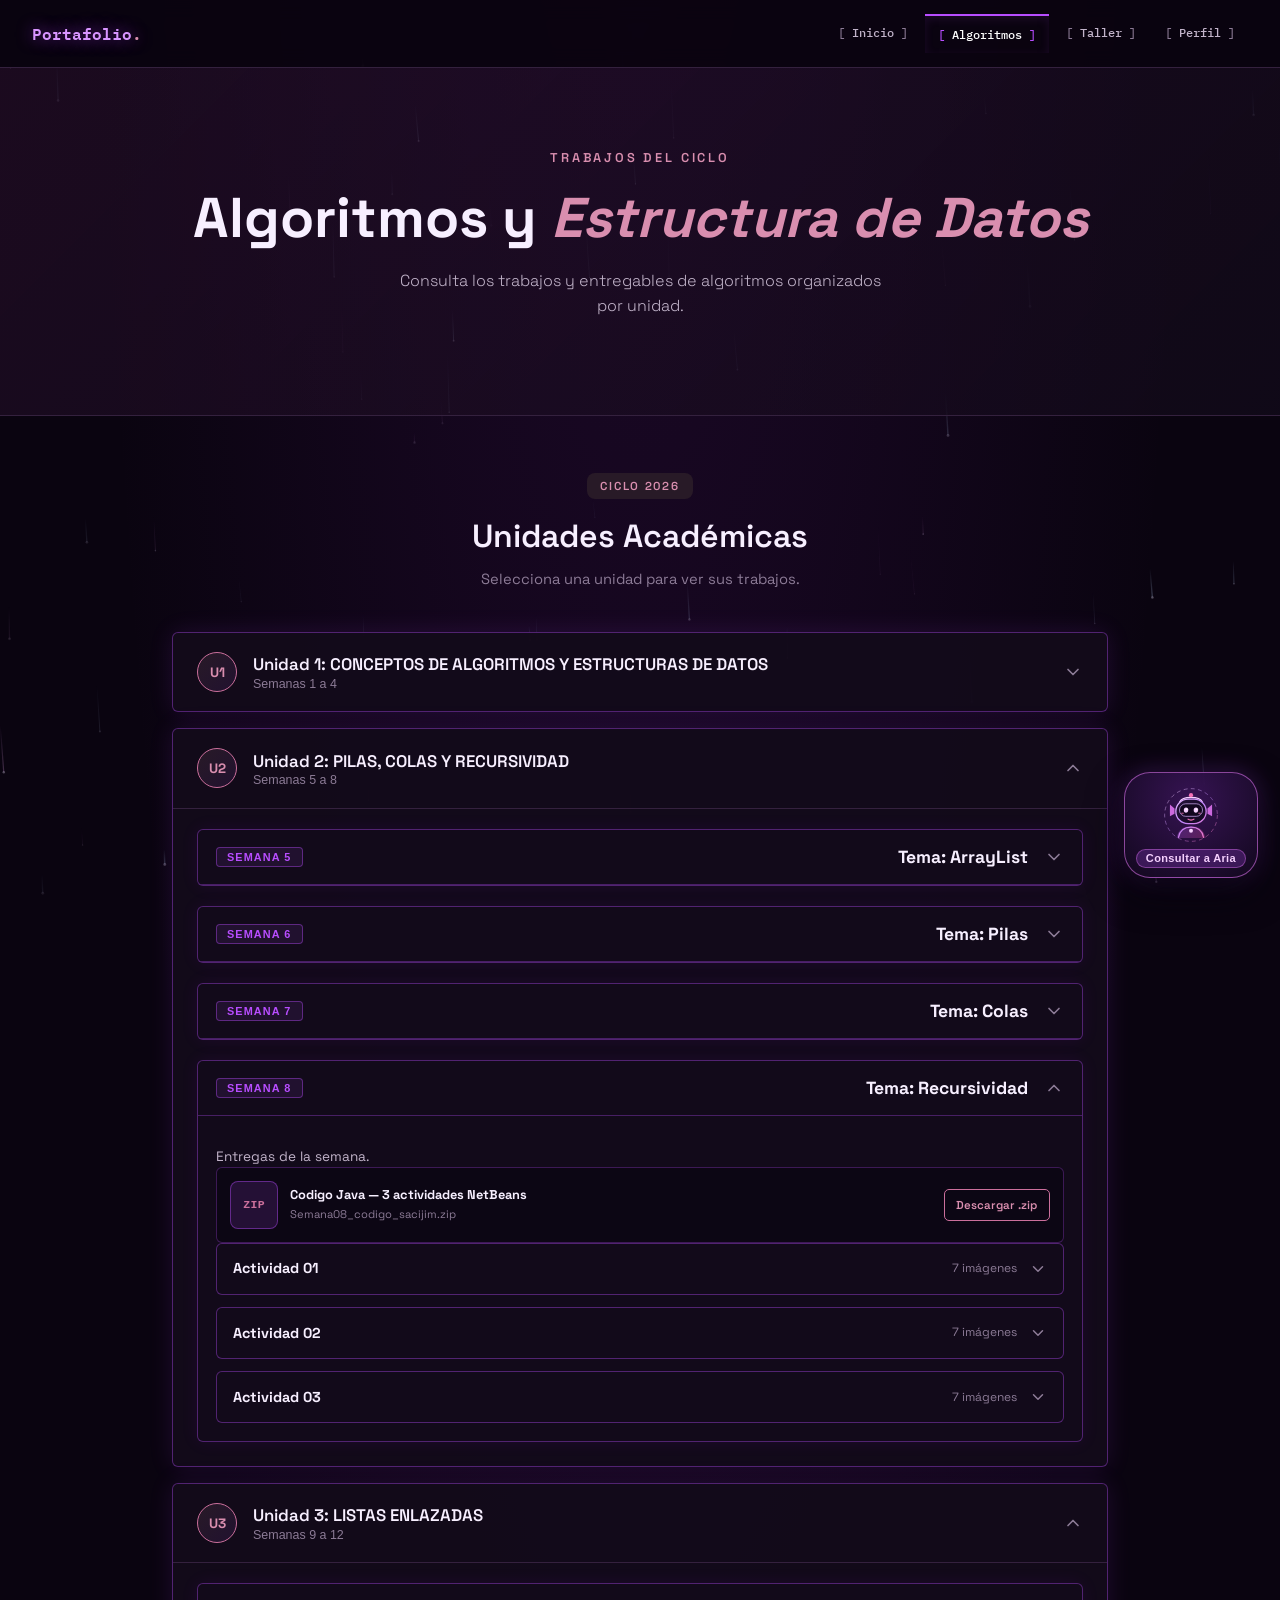
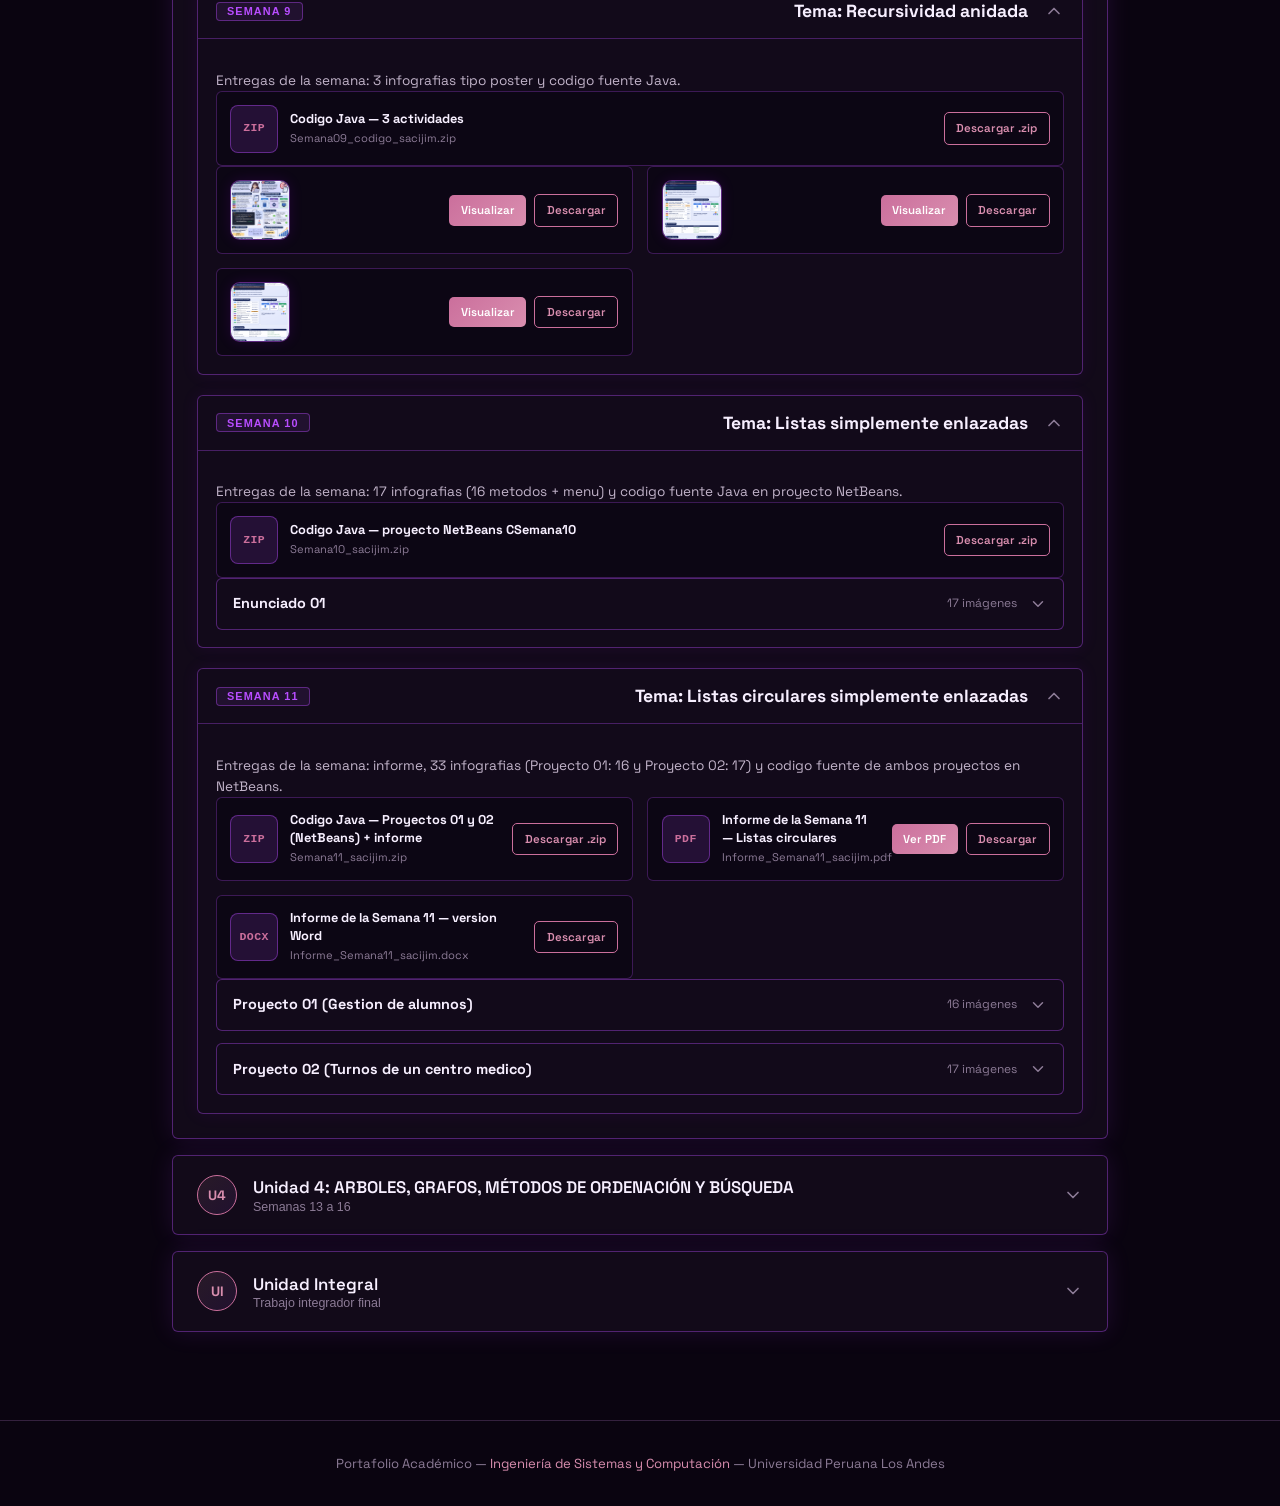
==== commit d90fe94a: "feat: implement portfolio structure, UI styles, data source, and core application logic" ====
--- a/algoritmos.html
+++ b/algoritmos.html
@@ -6,9 +6,9 @@
   <meta name="viewport" content="width=device-width, initial-scale=1.0" />
   <meta name="description" content="Trabajos de algoritmos organizados por unidad del ciclo academico." />
   <title>Portafolio | Algoritmos</title>
-  <link rel="stylesheet" href="css/style.css?v=20261001" />
+  <link rel="stylesheet" href="css/style.css?v=20261116" />
   <script src="js/star-rain.js" defer></script>
-  <script src="js/app.js" defer></script>
+  <script src="js/app.js?v=20261116" defer></script>
   <script src="js/chatbot.js" defer></script>
 </head>
 
--- a/css/style.css
+++ b/css/style.css
@@ -1413,7 +1413,7 @@
   border-radius: 8px;
   background: rgba(184, 77, 255, 0.14);
   border: 1px solid rgba(184, 77, 255, 0.42);
-  color: var(--color-rose-light);
+  color: var(--color-rose);
   font-family: monospace;
   font-size: 0.72rem;
   font-weight: 700;
@@ -2047,3 +2047,22 @@
   opacity: 0.55;
   cursor: not-allowed;
 }
+
+/* Tarjetas de codigo/archivos: ocupan todo el ancho y el titulo no se corta */
+.file-list--archivos .file-item:only-child { grid-column: 1 / -1; }
+.file-list--archivos .file-item__body strong { white-space: normal; }
+.file-list--archivos .file-item__body small { white-space: normal; overflow: visible; }
+
+/* Semana con varios proyectos: descripción dentro del grupo desplegable */
+.exercise-group > .card__desc {
+  margin: 0;
+  padding: 0 1rem 0.75rem;
+}
+
+/* Celular: las filas de archivo se ajustan al ancho y los botones pasan abajo */
+@media (max-width: 768px) {
+  .file-list,
+  .file-list--dense { grid-template-columns: minmax(0, 1fr); }
+  .file-item { flex-wrap: wrap; min-width: 0; }
+  .file-item__actions { width: 100%; }
+}
